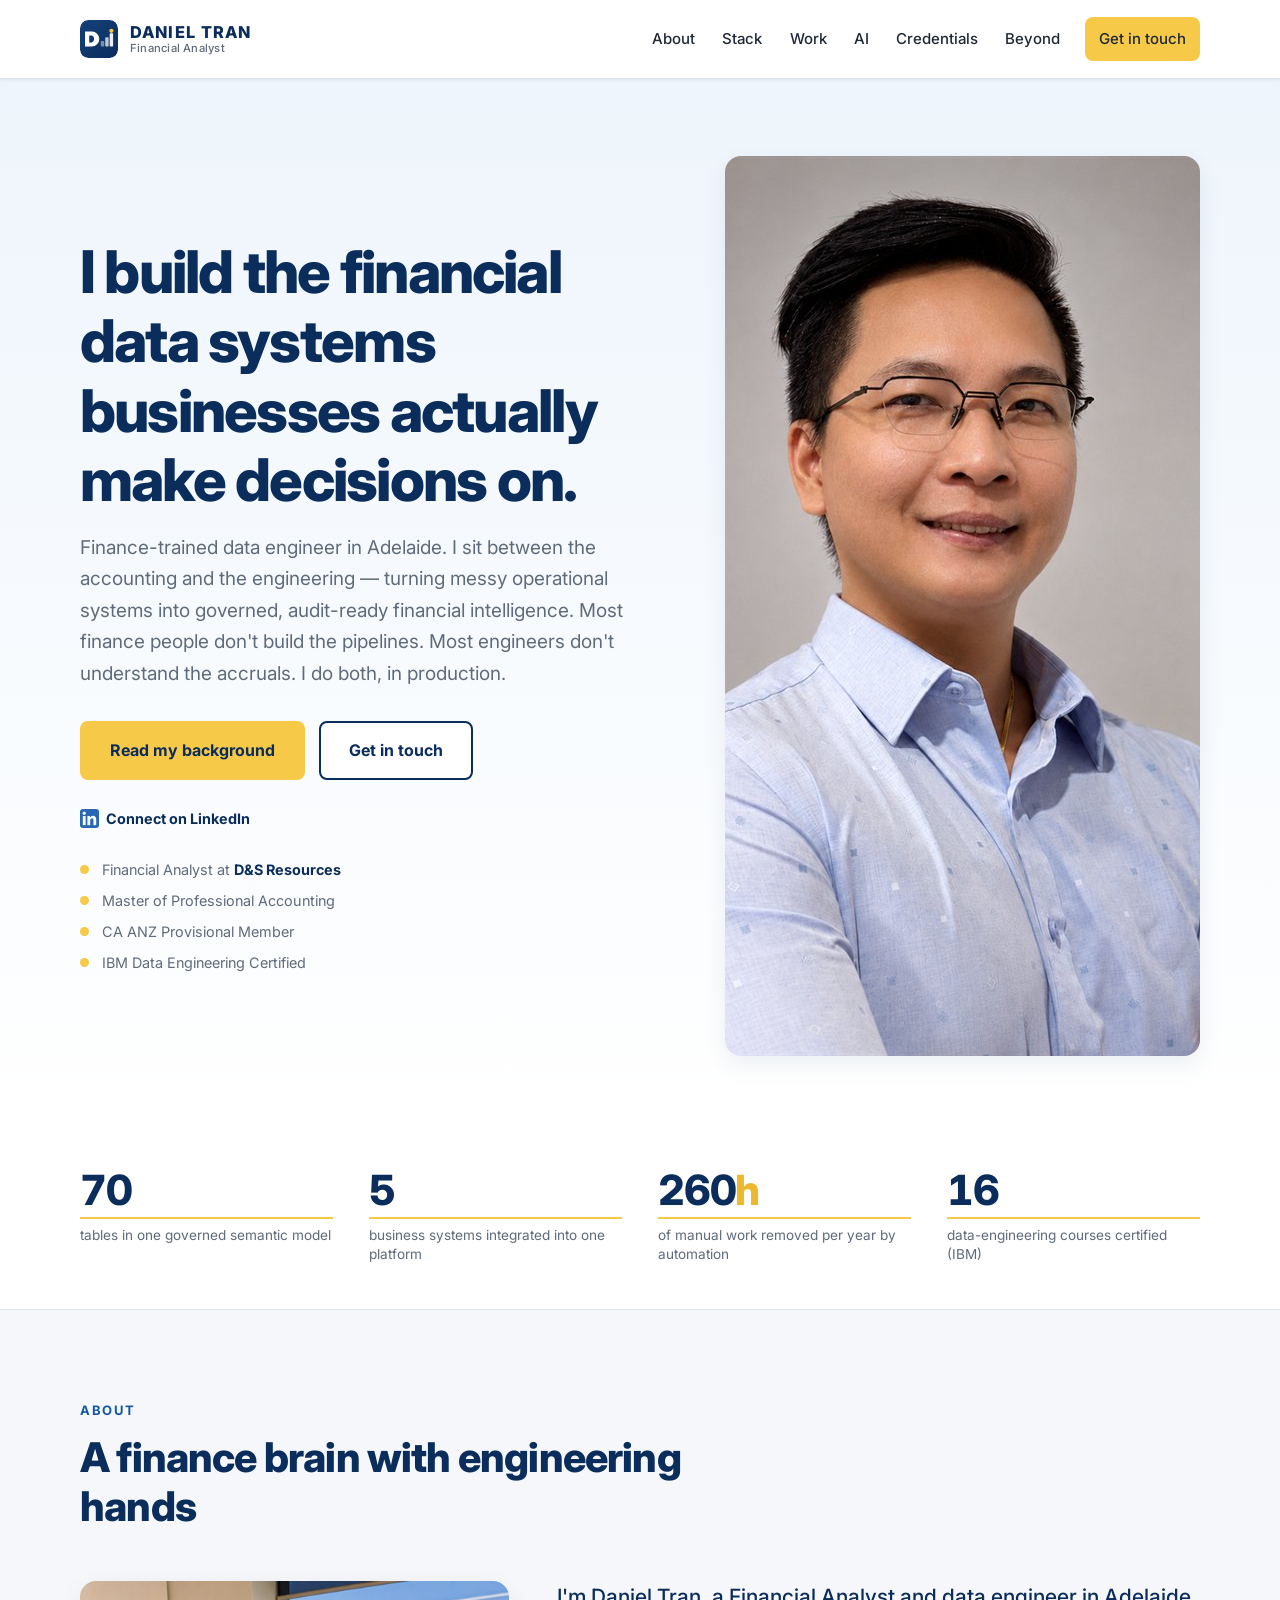
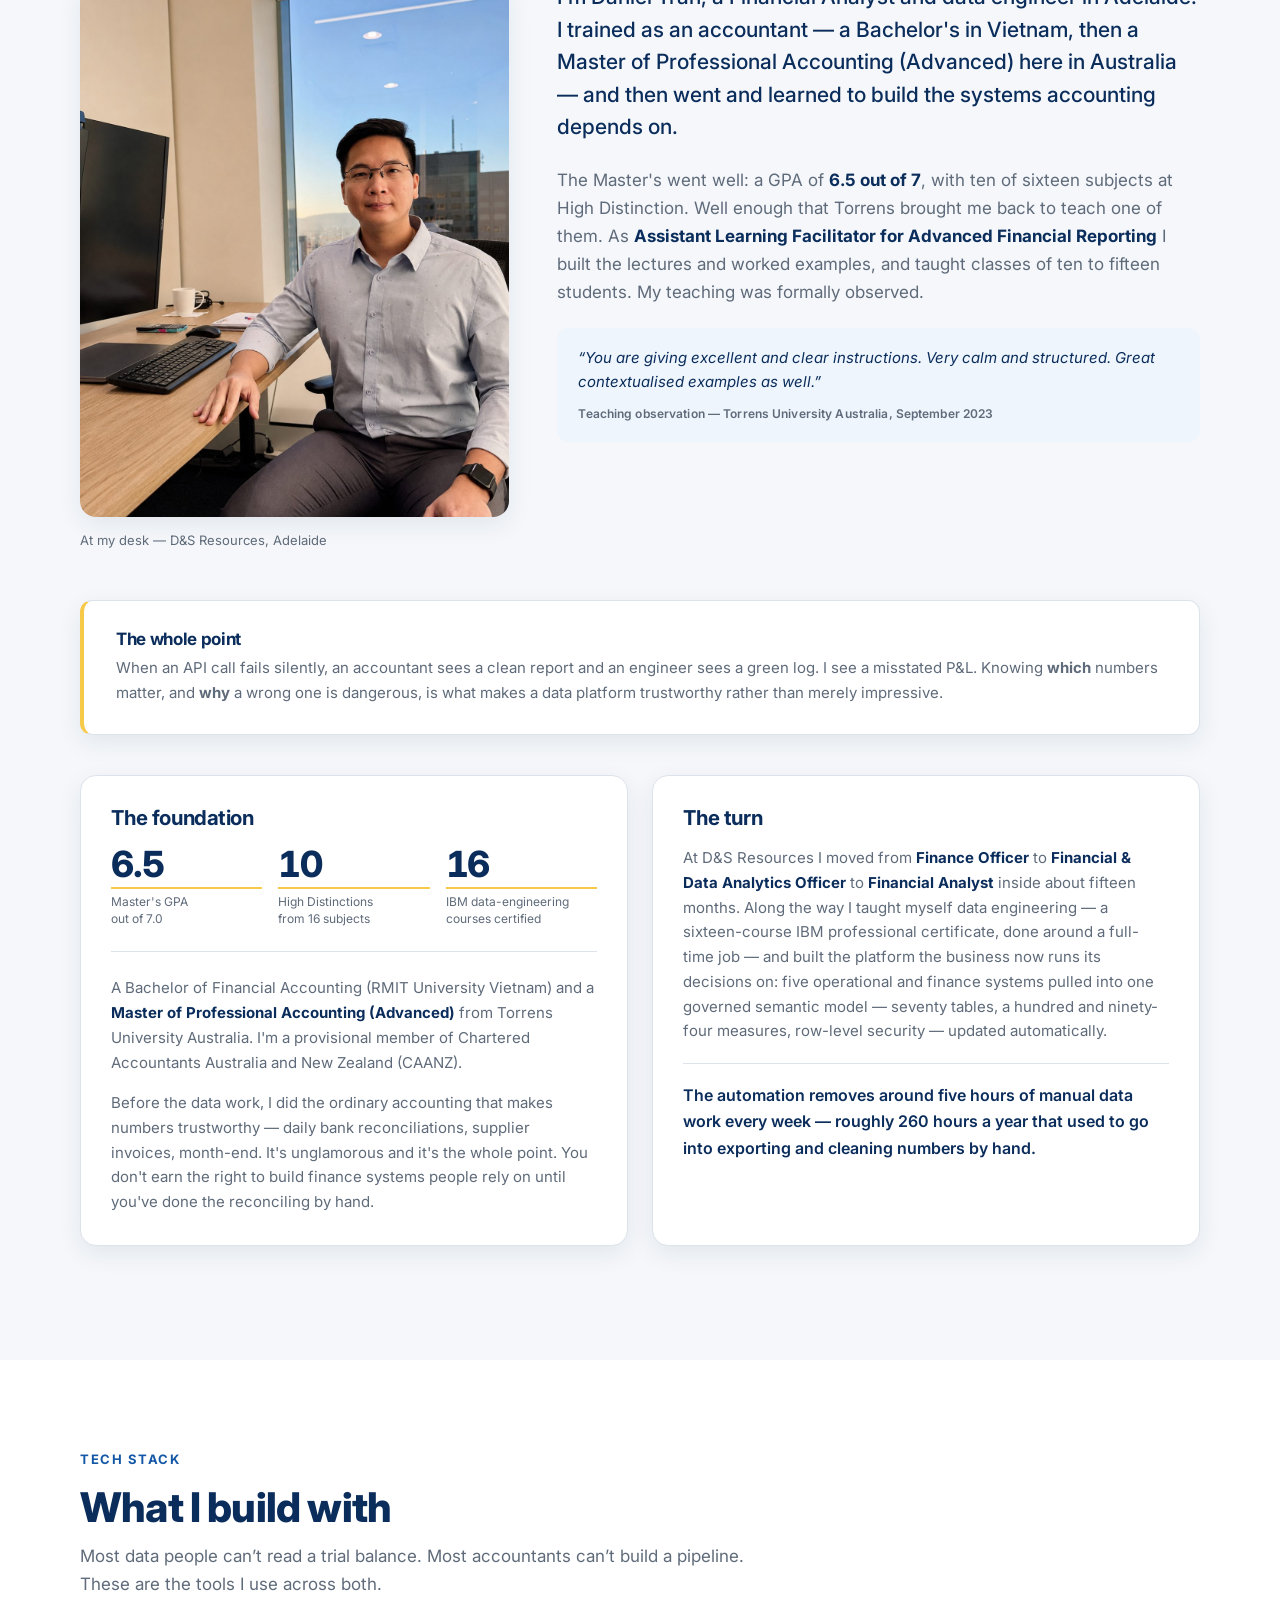
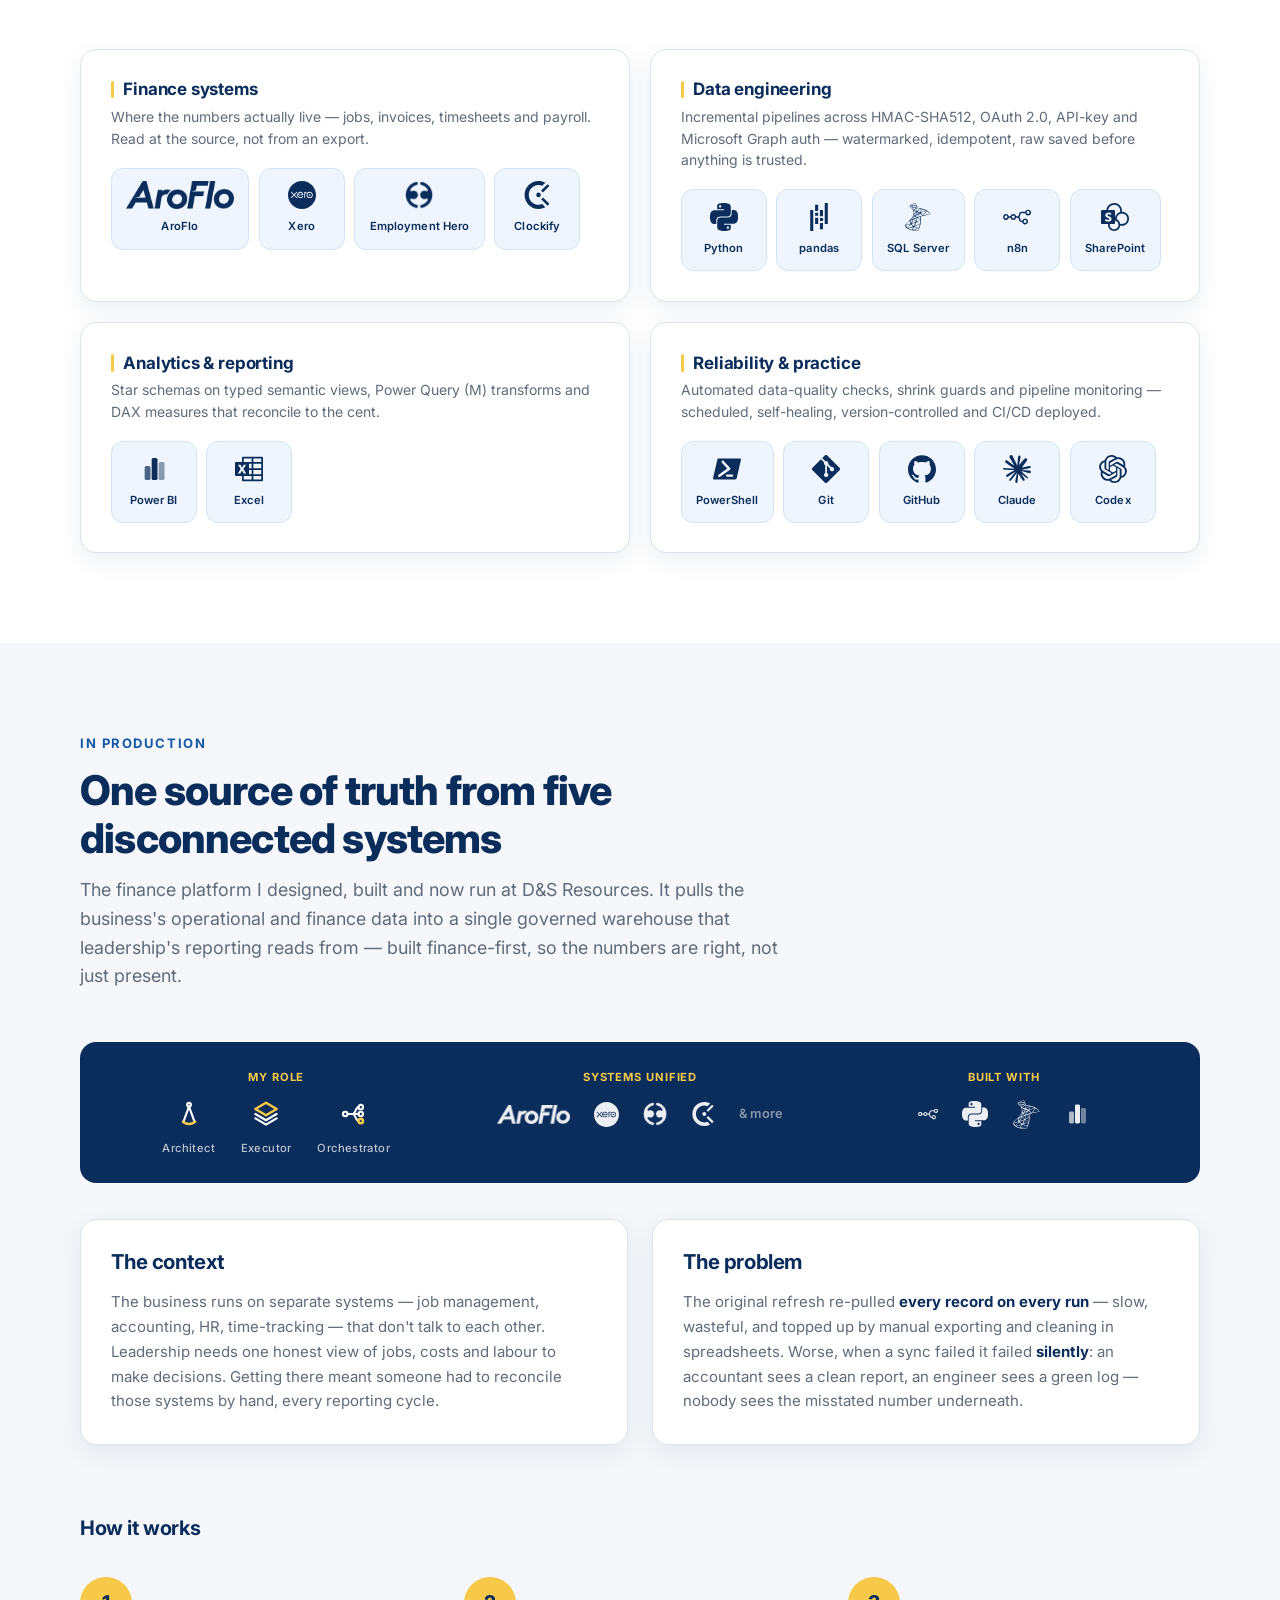
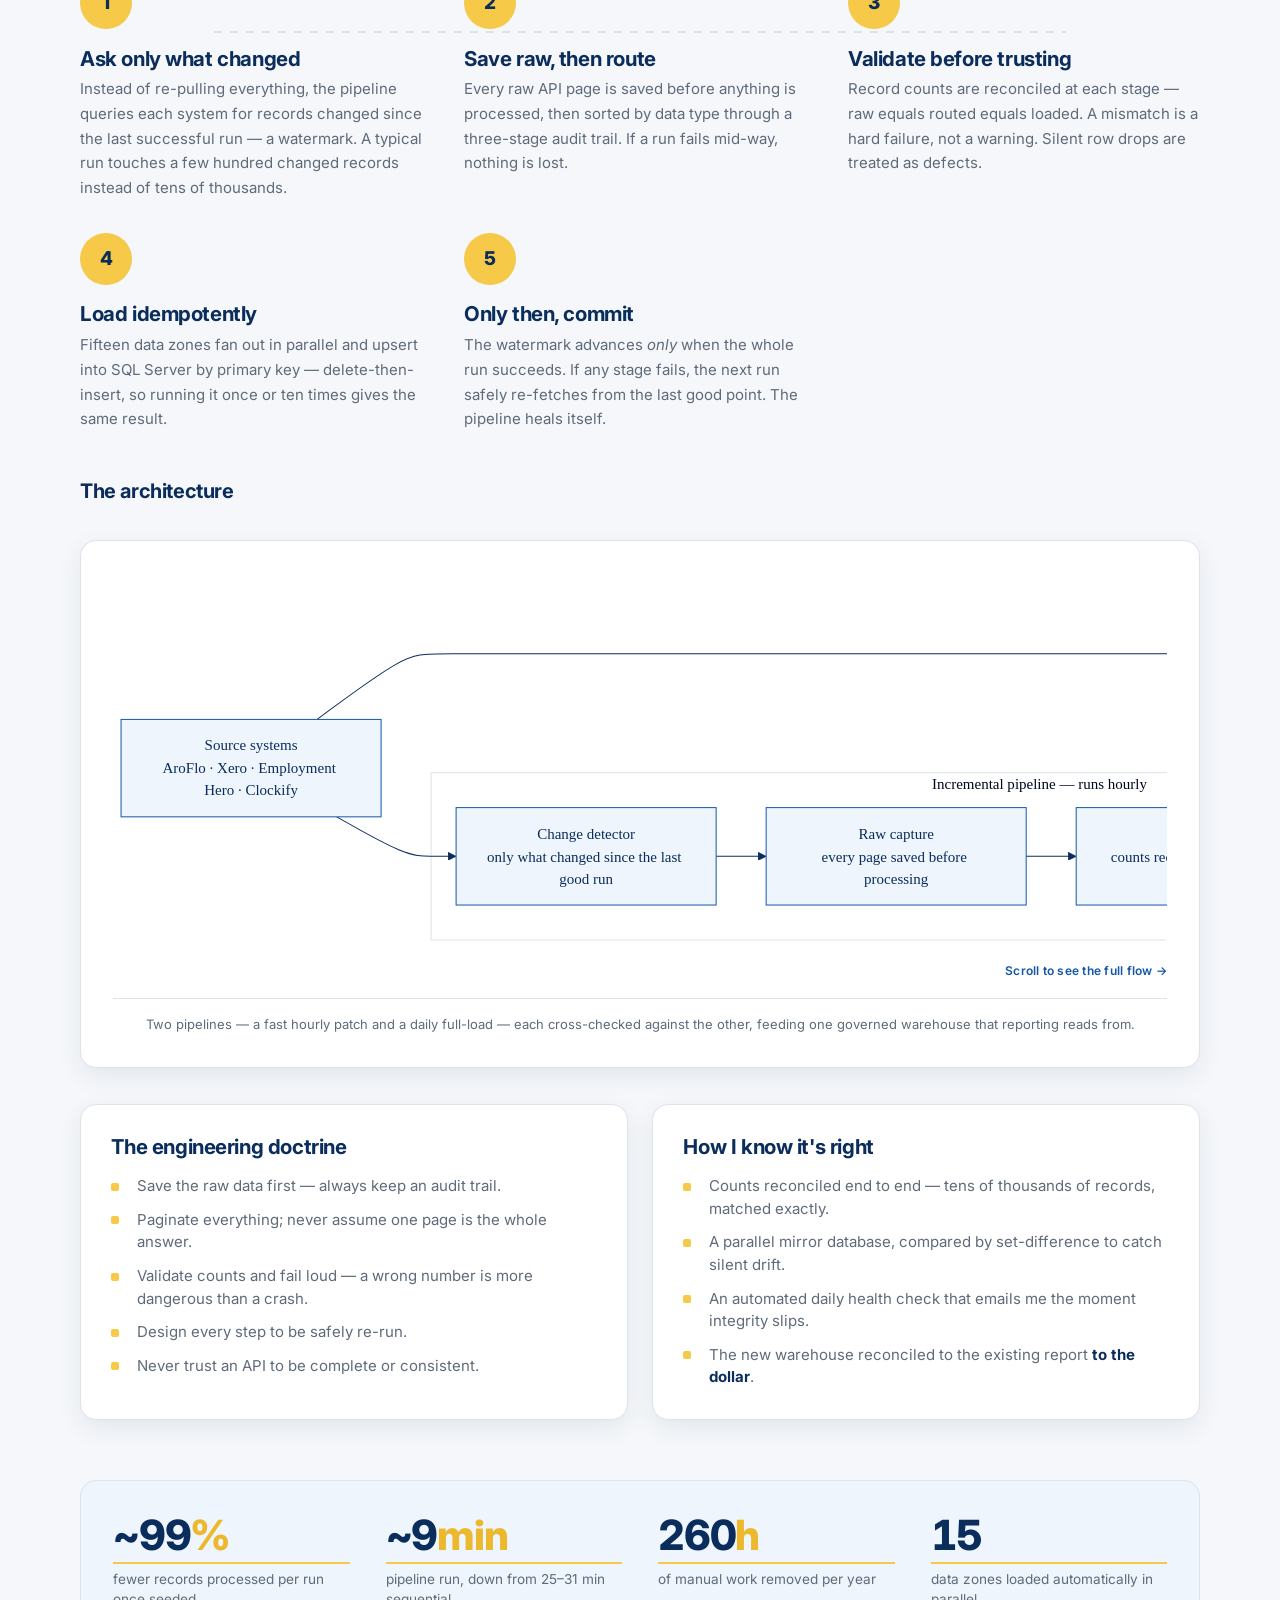
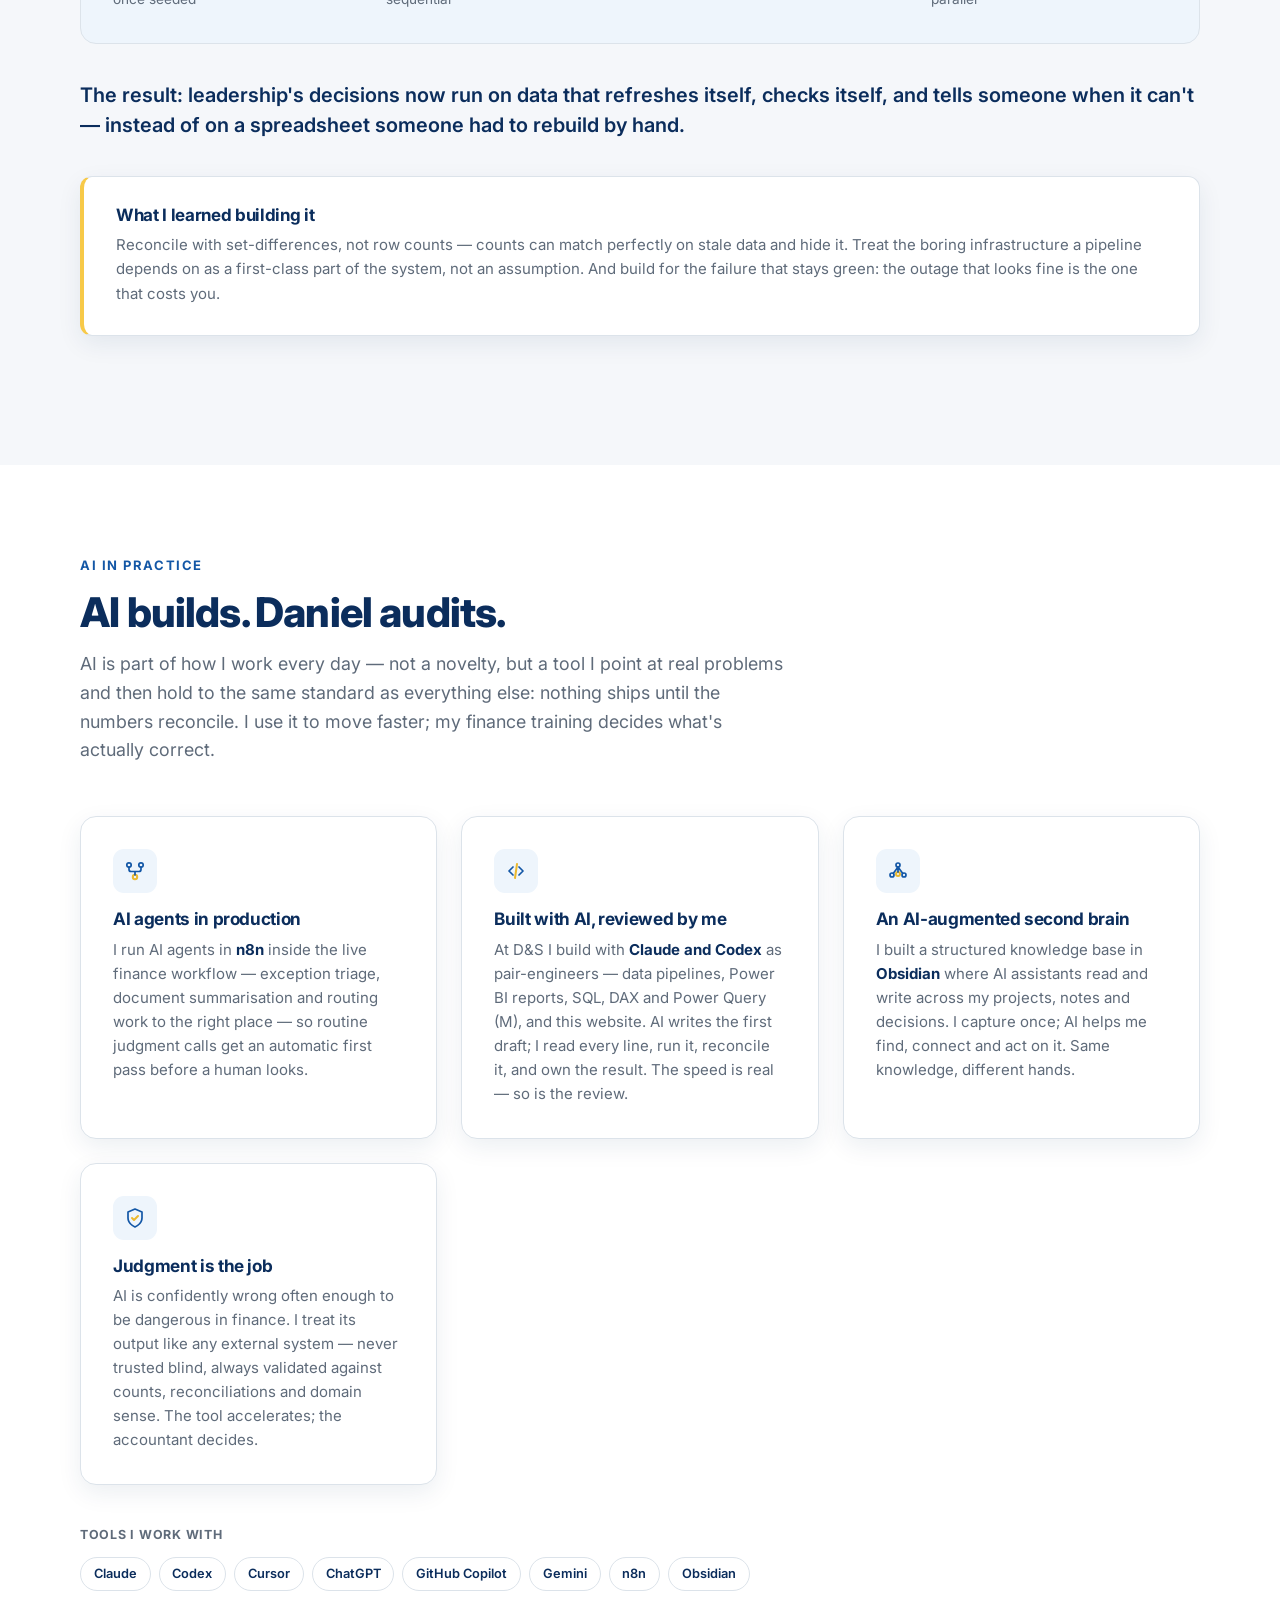
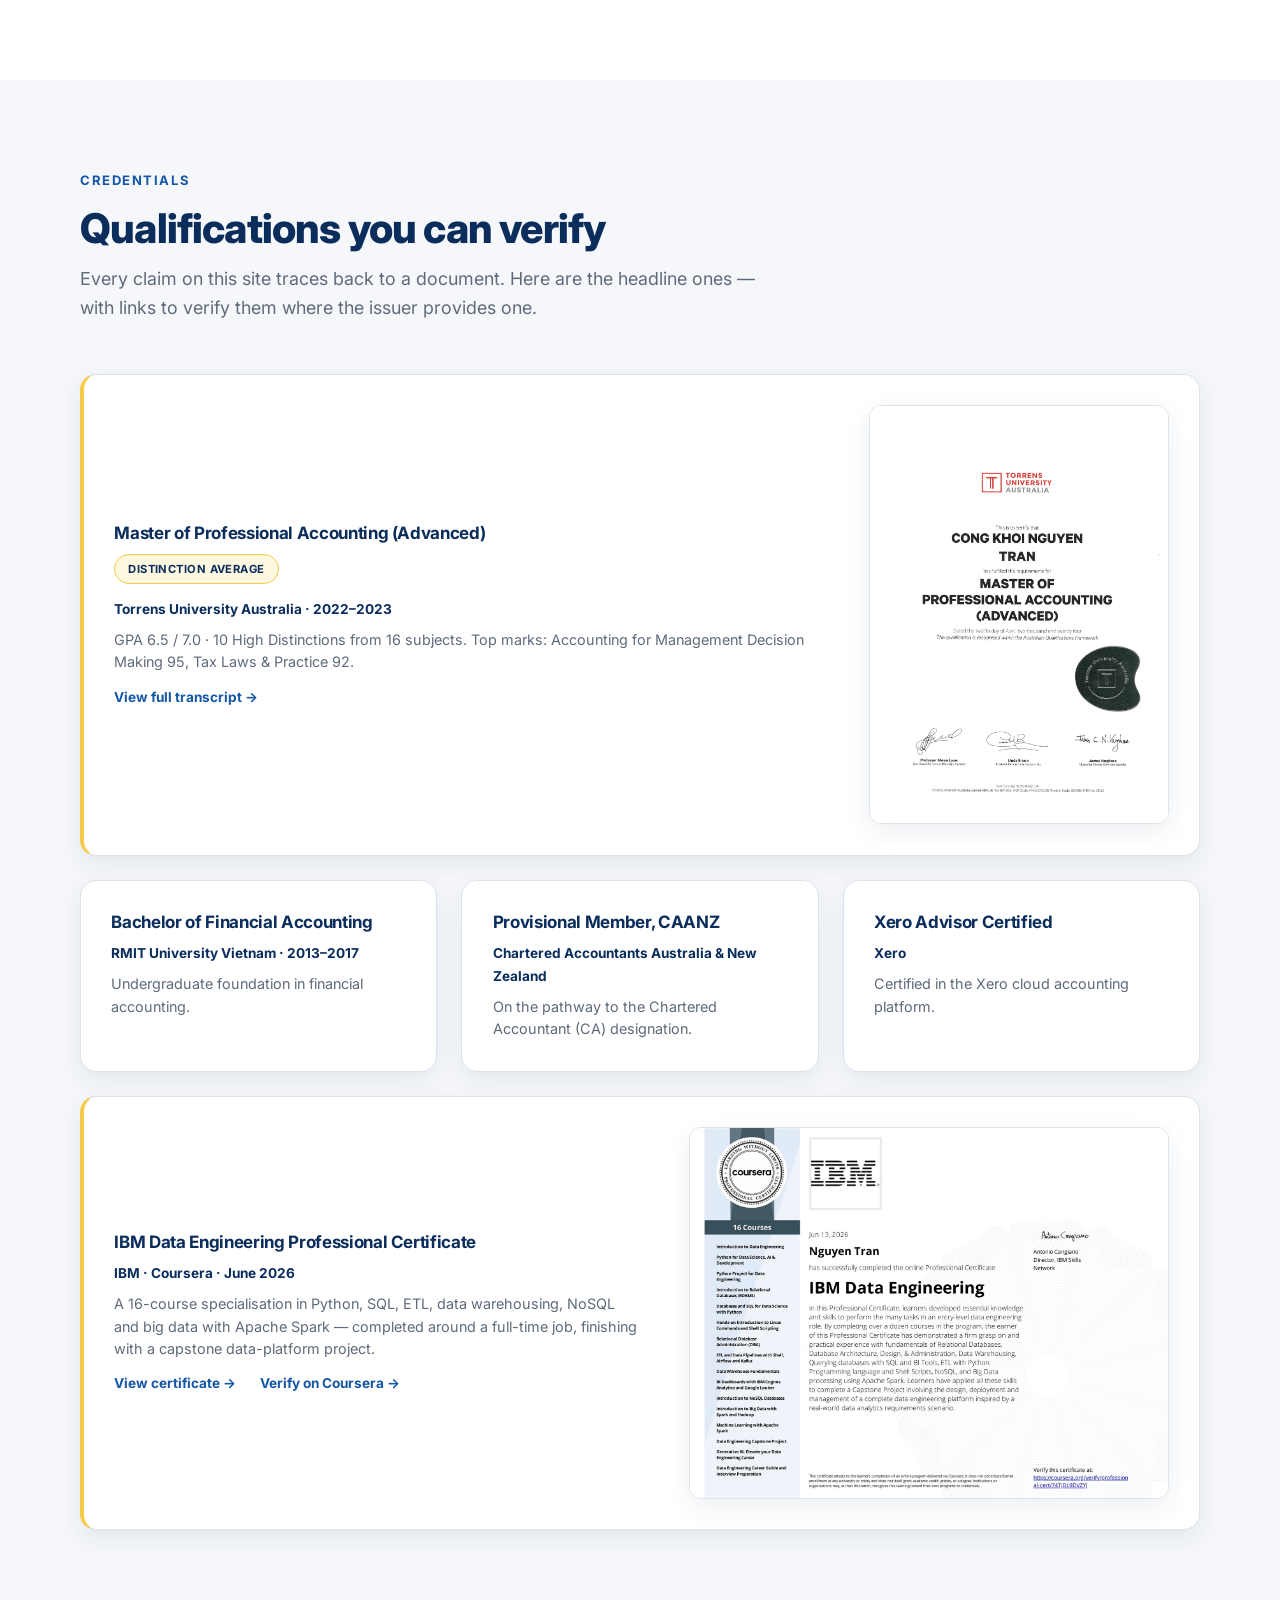
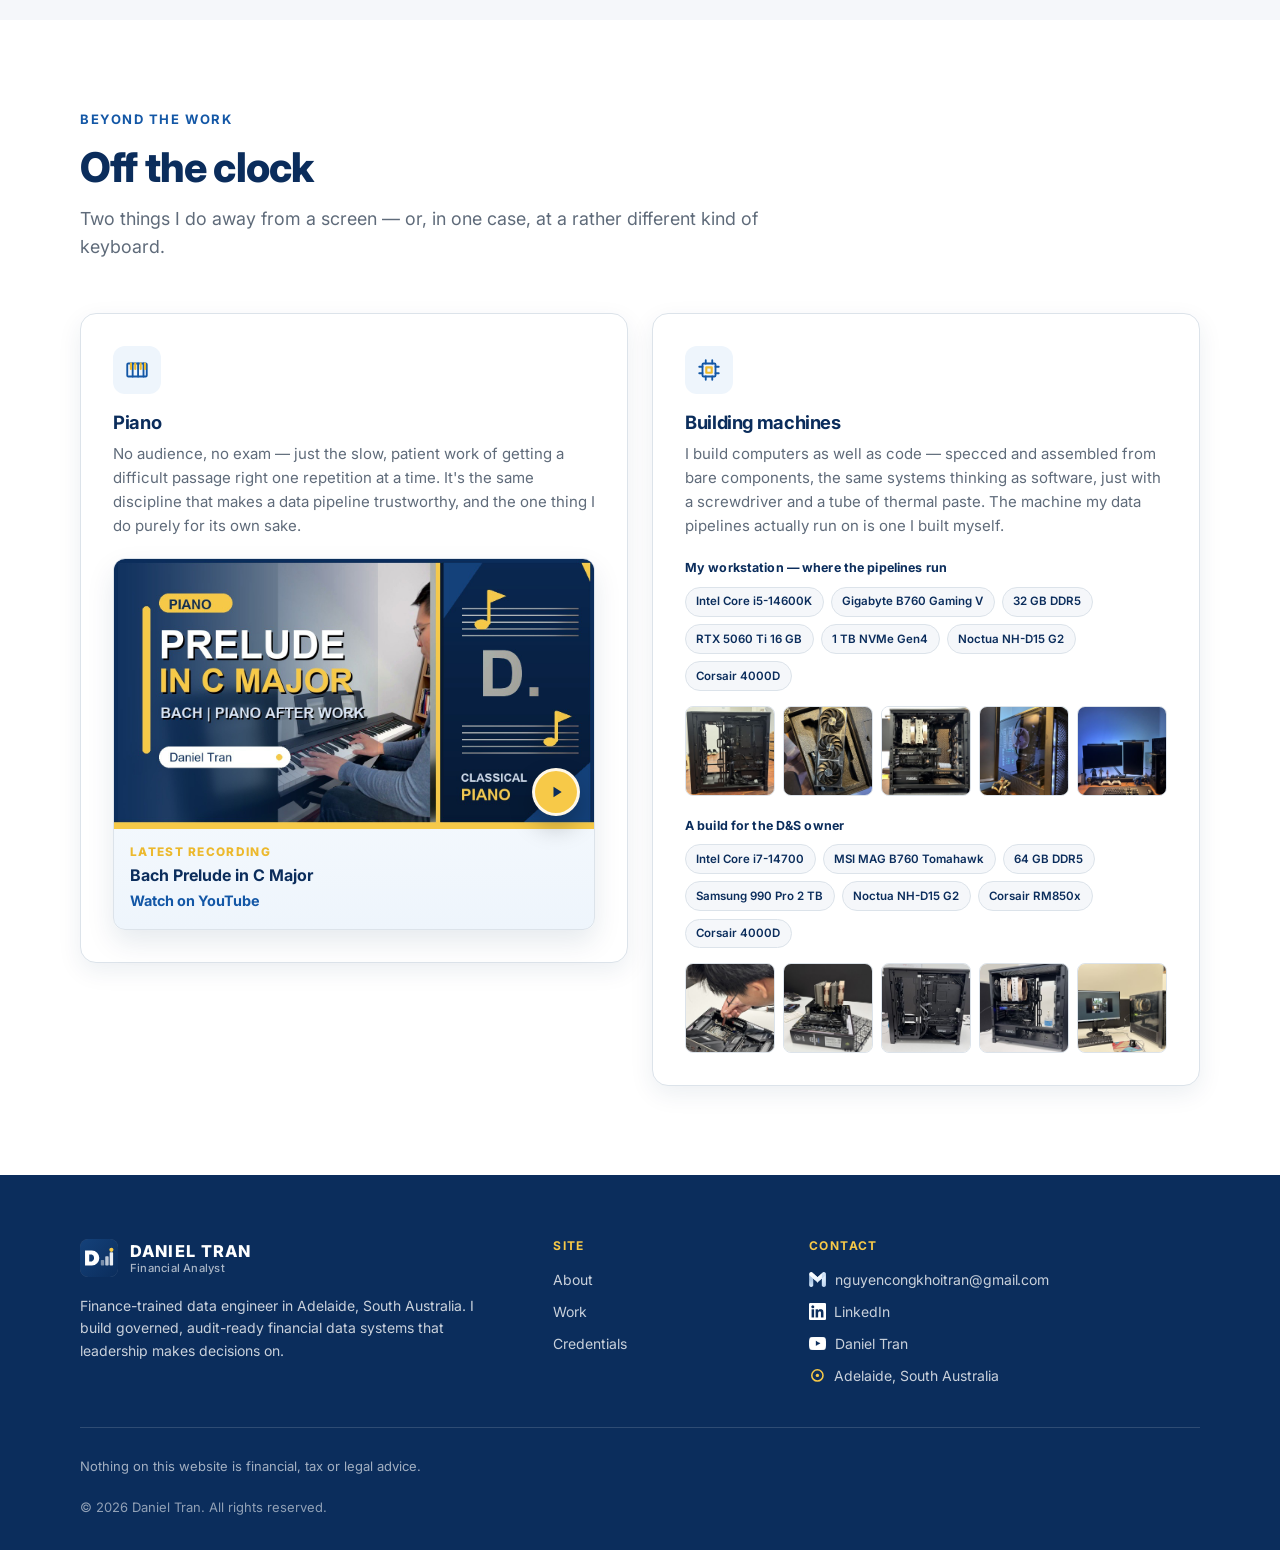
==== index.html @ 7237d00f "Case-study band: lighter, tracked role captions for hierarchy The Architect/Executor/Orchestrator la" ====
<!DOCTYPE html>
<html lang="en-AU">
<head>
  <meta charset="UTF-8" />
  <meta name="viewport" content="width=device-width, initial-scale=1.0" />
  <title>Daniel Tran — Financial Analyst</title>
  <meta name="description" content="Daniel Tran — Financial Analyst and data engineer in Adelaide, South Australia. Finance-trained, I build governed, audit-ready financial data systems that leadership makes decisions on." />
  <meta name="author" content="Daniel Tran" />

  <!-- ============================================================
       PORTFOLIO — danieltrandata.com
       Static site: this file + assets/css/portfolio.css
       + assets/js/portfolio.js. No build step, no framework.
       ============================================================ -->

  <meta property="og:type" content="website" />
  <meta property="og:title" content="Daniel Tran — Financial Analyst" />
  <meta property="og:description" content="Finance-trained data engineer. I turn messy operational systems into decision-grade financial intelligence." />
  <meta property="og:locale" content="en_AU" />
  <meta property="og:url" content="https://danieltrandata.com/" />
  <meta property="og:image" content="https://danieltrandata.com/assets/img/og-image.jpg?v=2" />
  <meta property="og:image:width" content="1200" />
  <meta property="og:image:height" content="630" />
  <meta property="og:image:alt" content="Daniel Tran — Financial Analyst · danieltrandata.com" />

  <!-- Twitter / X card -->
  <meta name="twitter:card" content="summary_large_image" />
  <meta name="twitter:title" content="Daniel Tran — Financial Analyst" />
  <meta name="twitter:description" content="Finance-trained data engineer. I turn messy operational systems into decision-grade financial intelligence." />
  <meta name="twitter:image" content="https://danieltrandata.com/assets/img/og-image.jpg?v=2" />

  <link rel="canonical" href="https://danieltrandata.com/" />

  <!-- Favicons — 'D + data-bars' mark (F1). ?v=4 busts Hostinger CDN cache -->
  <link rel="icon" href="/favicon.ico?v=4" sizes="32x32" />
  <link rel="icon" href="/favicon.svg?v=4" type="image/svg+xml" />
  <link rel="apple-touch-icon" href="/apple-touch-icon.png?v=4" />

  <link rel="preconnect" href="https://fonts.googleapis.com" />
  <link rel="preconnect" href="https://fonts.gstatic.com" crossorigin />
  <link href="https://fonts.googleapis.com/css2?family=Inter:wght@400;500;600;700;800&display=swap" rel="stylesheet" />
  <link rel="stylesheet" href="assets/css/portfolio.css?v=14" />

  <!-- Structured data: helps Google understand who this is -->
  <script type="application/ld+json">
  {
    "@context": "https://schema.org",
    "@type": "Person",
    "name": "Daniel Tran",
    "url": "https://danieltrandata.com",
    "jobTitle": "Financial Analyst",
    "description": "Finance-trained data engineer specialising in finance-grade data pipelines, automation and decision intelligence.",
    "address": { "@type": "PostalAddress", "addressRegion": "South Australia", "addressCountry": "AU" },
    "alumniOf": { "@type": "CollegeOrUniversity", "name": "Torrens University Australia" },
    "sameAs": [
      "https://www.linkedin.com/in/nguyen-daniel-tran-accounting/",
      "https://www.youtube.com/@DanielTranAustraliaSA"
    ]
  }
  </script>
</head>
<body>
  <a class="skip-link" href="#main">Skip to content</a>

  <!-- ============ HEADER ============ -->
  <header class="header" id="header">
    <div class="wrap header-inner">
      <a class="wordmark" href="#top" aria-label="Daniel Tran — home">
        <span class="wordmark-icon" aria-hidden="true">
          <svg viewBox="0 0 512 512"><defs><linearGradient id="wmH" x1="0" y1="0" x2="1" y2="1"><stop offset="0" stop-color="#14417a"/><stop offset="1" stop-color="#0b2d5c"/></linearGradient></defs><rect width="512" height="512" rx="112" fill="url(#wmH)"/><path fill="#ffffff" fill-rule="evenodd" d="M68 156 H160 A100 100 0 0 1 160 356 H68 Z M124 210 H160 A50 50 0 0 1 160 302 H124 Z"/><rect x="280" y="282" width="46" height="74" rx="10" fill="#ffffff" opacity=".45"/><rect x="340" y="234" width="46" height="122" rx="10" fill="#ffffff" opacity=".72"/><rect x="400" y="180" width="46" height="176" rx="10" fill="#ffffff" opacity=".92"/><circle cx="423" cy="146" r="28" fill="#f7c948"/></svg>
        </span>
        <span class="wordmark-text">
          <span class="wordmark-name">DANIEL TRAN</span>
          <span class="wordmark-sub">Financial Analyst</span>
        </span>
      </a>

      <nav class="nav" id="nav" aria-label="Primary">
        <ul>
          <li><a href="#about">About</a></li>
          <li><a href="#stack">Stack</a></li>
          <li><a href="#work">Work</a></li>
          <li><a href="#ai">AI</a></li>
          <li><a href="#credentials">Credentials</a></li>
          <li><a href="#beyond">Beyond</a></li>
          <li class="nav-cta-item"><a class="btn btn-yellow btn-sm" href="mailto:nguyencongkhoitran@gmail.com">Get in touch</a></li>
        </ul>
      </nav>

      <button class="burger" id="burger" type="button" aria-label="Open menu" aria-expanded="false" aria-controls="nav">
        <span></span><span></span><span></span>
      </button>
    </div>
  </header>

  <main id="main">
    <span id="top" tabindex="-1"></span>

    <!-- ============ HERO ============ -->
    <section class="hero">
      <div class="wrap hero-grid">
        <div class="hero-copy">
          <h1>I build the financial data systems businesses actually make decisions on.</h1>
          <p class="hero-sub">
            Finance-trained data engineer in Adelaide. I sit between the accounting and the
            engineering — turning messy operational systems into governed, audit-ready financial
            intelligence. Most finance people don't build the pipelines. Most engineers don't
            understand the accruals. I do both, in production.
          </p>

          <div class="hero-btns">
            <a class="btn btn-yellow" href="#about">Read my background</a>
            <a class="btn btn-outline" href="mailto:nguyencongkhoitran@gmail.com">Get in touch</a>
          </div>

          <!-- CV download hidden for now (kept, not deleted — re-enable when wanted):
          <a class="hero-cv" href="assets/docs/daniel-tran-cv.pdf" target="_blank" rel="noopener noreferrer">
            <svg viewBox="0 0 24 24" aria-hidden="true"><path d="M12 3v12M7 10l5 5 5-5M5 21h14"/></svg>
            Download CV (PDF)
          </a>
          -->
          <a class="hero-cv hero-linkedin" href="https://www.linkedin.com/in/nguyen-daniel-tran-accounting/" target="_blank" rel="noopener noreferrer">
            <img src="assets/img/linkedin.png" alt="" width="20" height="20" decoding="async" />
            Connect on LinkedIn
          </a>

          <ul class="hero-trust">
            <li>Financial Analyst at <a href="https://dnsresources.com.au/" target="_blank" rel="noopener"><strong>D&amp;S Resources</strong></a></li>
            <li>Master of Professional Accounting</li>
            <li>CA ANZ Provisional Member</li>
            <li>IBM Data Engineering Certified</li>
          </ul>
        </div>

        <div class="hero-photo">
          <img src="assets/img/daniel.jpg"
               alt="Daniel Tran, Financial Analyst and data engineer, Adelaide"
               width="900" height="900"
               fetchpriority="high" decoding="async" />
        </div>
      </div>
    </section>

    <!-- ============ STAT STRIP ============ -->
    <section class="pstat" aria-label="At a glance">
      <div class="wrap pstat-grid">
        <div class="pstat-item">
          <span class="pstat-num">70</span>
          <span class="pstat-lab">tables in one governed semantic model</span>
        </div>
        <div class="pstat-item">
          <span class="pstat-num">5</span>
          <span class="pstat-lab">business systems integrated into one platform</span>
        </div>
        <div class="pstat-item">
          <span class="pstat-num">260<span>h</span></span>
          <span class="pstat-lab">of manual work removed per year by automation</span>
        </div>
        <div class="pstat-item">
          <span class="pstat-num">16</span>
          <span class="pstat-lab">data-engineering courses certified (IBM)</span>
        </div>
      </div>
    </section>

    <!-- ============================================================
         ABOUT — the story, in three parts:
           1. about-lead: the narrative + the teaching observation quote
           2. about-note: the one-line thesis (the "moat")
           3. about-cols: the foundation, and the turn
         Every fact here is verifiable (transcript, LinkedIn, the
         observation record). No tuition/struggle framing by request.
         ============================================================ -->
    <section class="sec sec-tint" id="about">
      <div class="wrap">
        <header class="sec-head">
          <p class="kicker">About</p>
          <h2>A finance brain with engineering hands</h2>
        </header>

        <div class="about-lead">
          <figure class="about-photo">
            <img src="assets/img/daniel-dns.jpg"
                 alt="Daniel Tran at his desk at D&amp;S Resources, dual monitors and the Adelaide city skyline behind him"
                 width="1122" height="1402" loading="lazy" decoding="async" />
            <figcaption class="photo-cap">At my desk — D&amp;S Resources, Adelaide</figcaption>
          </figure>

          <div class="about-story">
            <p class="story-open">
              I'm Daniel Tran, a Financial Analyst and data engineer in Adelaide. I trained as an
              accountant — a Bachelor's in Vietnam, then a Master of Professional Accounting
              (Advanced) here in Australia — and then went and learned to build the systems
              accounting depends on.
            </p>
            <p>
              The Master's went well: a GPA of <strong>6.5 out of 7</strong>, with ten of sixteen
              subjects at High Distinction. Well enough that Torrens brought me back to teach one of
              them. As <strong>Assistant Learning Facilitator for Advanced Financial Reporting</strong>
              I built the lectures and worked examples, and taught classes of ten to fifteen students.
              My teaching was formally observed.
            </p>

            <blockquote class="pass-quote">
              <p>
                &ldquo;You are giving excellent and clear instructions. Very calm and structured.
                Great contextualised examples as well.&rdquo;
              </p>
              <cite>Teaching observation — Torrens University Australia, September 2023</cite>
            </blockquote>
          </div>
        </div>

        <div class="about-note">
          <h3>The whole point</h3>
          <p>
            When an API call fails silently, an accountant sees a clean report and an engineer sees a
            green log. I see a misstated P&amp;L. Knowing <strong>which</strong> numbers matter, and
            <strong>why</strong> a wrong one is dangerous, is what makes a data platform trustworthy
            rather than merely impressive.
          </p>
        </div>

        <div class="about-cols">
          <article class="about-block">
            <h3>The foundation</h3>

            <ul class="record">
              <li><span class="record-num">6.5</span><span class="record-lab">Master's GPA<br />out of 7.0</span></li>
              <li><span class="record-num">10</span><span class="record-lab">High Distinctions<br />from 16 subjects</span></li>
              <li><span class="record-num">16</span><span class="record-lab">IBM data-engineering<br />courses certified</span></li>
            </ul>

            <p>
              A Bachelor of Financial Accounting (RMIT University Vietnam) and a
              <strong>Master of Professional Accounting (Advanced)</strong> from Torrens University
              Australia. I'm a provisional member of Chartered Accountants Australia and New Zealand (CAANZ).
            </p>
            <p>
              Before the data work, I did the ordinary accounting that makes numbers trustworthy —
              daily bank reconciliations, supplier invoices, month-end. It's unglamorous and it's the
              whole point. You don't earn the right to build finance systems people rely on until
              you've done the reconciling by hand.
            </p>
          </article>

          <article class="about-block">
            <h3>The turn</h3>
            <p>
              At D&amp;S Resources I moved from <strong>Finance Officer</strong> to
              <strong>Financial &amp; Data Analytics Officer</strong> to
              <strong>Financial Analyst</strong> inside about fifteen months. Along the way I taught
              myself data engineering — a sixteen-course IBM professional certificate, done around a
              full-time job — and built the platform the business now runs its decisions on: five
              operational and finance systems pulled into one governed semantic model — seventy
              tables, a hundred and ninety-four measures, row-level security — updated
              automatically.
            </p>
            <p class="about-punch">
              The automation removes around five hours of manual data work every week — roughly
              260 hours a year that used to go into exporting and cleaning numbers by hand.
            </p>
          </article>
        </div>
      </div>
    </section>

    <!-- ============================================================
         TECH STACK — grouped by capability, not dumped in a pile.
         Icons are monochrome navy on purpose: one system, one palette.
         Capabilities with no product logo (Power Query, DAX, Graph,
         auth schemes) live in the group captions instead.
         ============================================================ -->
    <section class="sec" id="stack">
      <div class="wrap">
        <header class="sec-head">
          <p class="kicker">Tech stack</p>
          <h2>What I build with</h2>
          <p class="sec-sub">
            Most data people can&rsquo;t read a trial balance. Most accountants can&rsquo;t build a
            pipeline. These are the tools I use across both.
          </p>
        </header>

        <div class="stack-grid">
          <div class="card stack-card">
            <h3>Finance systems</h3>
            <p class="stack-note">
              Where the numbers actually live &mdash; jobs, invoices, timesheets and payroll.
              Read at the source, not from an export.
            </p>
            <ul class="chips" role="list">
              <li class="chip"><img src="assets/img/stack/aroflo.png" alt="" height="28" loading="lazy" decoding="async" /><span>AroFlo</span></li>
              <li class="chip"><img src="assets/img/stack/xero.svg" alt="" height="28" loading="lazy" decoding="async" /><span>Xero</span></li>
              <li class="chip"><img src="assets/img/stack/employment-hero.png" alt="" height="28" loading="lazy" decoding="async" /><span>Employment Hero</span></li>
              <li class="chip"><img src="assets/img/stack/clockify.svg" alt="" height="28" loading="lazy" decoding="async" /><span>Clockify</span></li>
            </ul>
          </div>

          <div class="card stack-card">
            <h3>Data engineering</h3>
            <p class="stack-note">
              Incremental pipelines across HMAC-SHA512, OAuth&nbsp;2.0, API-key and Microsoft Graph
              auth &mdash; watermarked, idempotent, raw saved before anything is trusted.
            </p>
            <ul class="chips" role="list">
              <li class="chip"><img src="assets/img/stack/python.svg" alt="" height="28" loading="lazy" decoding="async" /><span>Python</span></li>
              <li class="chip"><img src="assets/img/stack/pandas.svg" alt="" height="28" loading="lazy" decoding="async" /><span>pandas</span></li>
              <li class="chip"><img src="assets/img/stack/sql-server.svg" alt="" height="28" loading="lazy" decoding="async" /><span>SQL Server</span></li>
              <li class="chip"><img src="assets/img/stack/n8n.svg" alt="" height="28" loading="lazy" decoding="async" /><span>n8n</span></li>
              <li class="chip"><img src="assets/img/stack/sharepoint.svg" alt="" height="28" loading="lazy" decoding="async" /><span>SharePoint</span></li>
            </ul>
          </div>

          <div class="card stack-card">
            <h3>Analytics &amp; reporting</h3>
            <p class="stack-note">
              Star schemas on typed semantic views, Power&nbsp;Query&nbsp;(M) transforms and DAX
              measures that reconcile to the cent.
            </p>
            <ul class="chips" role="list">
              <li class="chip"><img src="assets/img/stack/power-bi.svg" alt="" height="28" loading="lazy" decoding="async" /><span>Power BI</span></li>
              <li class="chip"><img src="assets/img/stack/excel.svg" alt="" height="28" loading="lazy" decoding="async" /><span>Excel</span></li>
            </ul>
          </div>

          <div class="card stack-card">
            <h3>Reliability &amp; practice</h3>
            <p class="stack-note">
              Automated data-quality checks, shrink guards and pipeline monitoring &mdash;
              scheduled, self-healing, version-controlled and CI/CD deployed.
            </p>
            <ul class="chips" role="list">
              <li class="chip"><img src="assets/img/stack/powershell.svg" alt="" height="28" loading="lazy" decoding="async" /><span>PowerShell</span></li>
              <li class="chip"><img src="assets/img/stack/git.svg" alt="" height="28" loading="lazy" decoding="async" /><span>Git</span></li>
              <li class="chip"><img src="assets/img/stack/github.svg" alt="" height="28" loading="lazy" decoding="async" /><span>GitHub</span></li>
              <li class="chip"><img src="assets/img/stack/claude.svg" alt="" height="28" loading="lazy" decoding="async" /><span>Claude</span></li>
              <li class="chip"><img src="assets/img/stack/openai.svg" alt="" height="28" loading="lazy" decoding="async" /><span>Codex</span></li>
            </ul>
          </div>
        </div>
      </div>
    </section>

    <!-- ============================================================
         WORK — Case study 1: the AroFlo finance data platform.
         All client names, dollar figures and infrastructure detail
         are deliberately withheld. Every claim here is real and
         verifiable from the project's own build logs.
         ============================================================ -->
    <section class="sec sec-tint" id="work">
      <div class="wrap">
        <header class="sec-head">
          <p class="kicker">In production</p>
          <h2>One source of truth from five disconnected systems</h2>
          <p class="sec-lead">
            The finance platform I designed, built and now run at D&amp;S Resources. It pulls the
            business's operational and finance data into a single governed warehouse that leadership's
            reporting reads from — built finance-first, so the numbers are right, not just present.
          </p>
        </header>

        <div class="case">
          <!-- meta strip: role / stack / systems -->
          <div class="case-meta">
            <div>
              <span class="case-meta-lab">My role</span>
              <div class="cm-roles">
                <span class="cm-role">
                  <svg class="cm-role-ic" viewBox="0 0 24 24" aria-hidden="true"><circle cx="12" cy="4.6" r="1.5"/><path d="M12 6.1 L7.4 18.6"/><path d="M12 6.1 L16.6 18.6"/><path class="acc" d="M7.1 18.2 Q12 21.8 16.9 18.2"/></svg>
                  <span>Architect</span>
                </span>
                <span class="cm-role">
                  <svg class="cm-role-ic" viewBox="0 0 24 24" aria-hidden="true"><path class="acc" d="M12 3 L20.5 8 L12 13 L3.5 8 Z"/><path d="M3.5 12 L12 17 L20.5 12"/><path d="M3.5 15.5 L12 20.5 L20.5 15.5"/></svg>
                  <span>Executor</span>
                </span>
                <span class="cm-role">
                  <svg class="cm-role-ic" viewBox="0 0 24 24" aria-hidden="true"><circle cx="5" cy="12" r="1.8"/><path d="M6.8 12 H11"/><path d="M11 12 H15.6"/><path d="M11 12 C 13 12, 13.5 6.5, 15.6 6.5"/><path d="M11 12 C 13 12, 13.5 17.5, 15.6 17.5"/><circle cx="17.4" cy="6.5" r="1.8"/><circle cx="17.4" cy="12" r="1.8"/><circle class="acc" cx="17.4" cy="17.5" r="1.8"/></svg>
                  <span>Orchestrator</span>
                </span>
              </div>
            </div>
            <div>
              <span class="case-meta-lab">Systems unified</span>
              <div class="cm-logos">
                <img class="cm-logo" src="assets/img/stack/aroflo.png" alt="AroFlo" height="19" loading="lazy" decoding="async" />
                <img class="cm-logo" src="assets/img/stack/xero.svg" alt="Xero" height="25" loading="lazy" decoding="async" />
                <img class="cm-logo" src="assets/img/stack/employment-hero.png" alt="Employment Hero" height="24" loading="lazy" decoding="async" />
                <img class="cm-logo" src="assets/img/stack/clockify.svg" alt="Clockify" height="24" loading="lazy" decoding="async" />
                <span class="cm-more">&amp; more</span>
              </div>
            </div>
            <div>
              <span class="case-meta-lab">Built with</span>
              <div class="cm-logos">
                <img class="cm-logo" src="assets/img/stack/n8n.svg" alt="n8n" height="20" loading="lazy" decoding="async" />
                <img class="cm-logo" src="assets/img/stack/python.svg" alt="Python" height="26" loading="lazy" decoding="async" />
                <img class="cm-logo" src="assets/img/stack/sql-server.svg" alt="SQL Server" height="29" loading="lazy" decoding="async" />
                <img class="cm-logo" src="assets/img/stack/power-bi.svg" alt="Power BI" height="24" loading="lazy" decoding="async" />
              </div>
            </div>
          </div>

          <!-- Context + Problem -->
          <div class="about-cols">
            <article class="about-block">
              <h3>The context</h3>
              <p>
                The business runs on separate systems — job management, accounting, HR, time-tracking —
                that don't talk to each other. Leadership needs one honest view of jobs, costs and
                labour to make decisions. Getting there meant someone had to reconcile those systems by
                hand, every reporting cycle.
              </p>
            </article>
            <article class="about-block">
              <h3>The problem</h3>
              <p>
                The original refresh re-pulled <strong>every record on every run</strong> — slow,
                wasteful, and topped up by manual exporting and cleaning in spreadsheets. Worse, when a
                sync failed it failed <strong>silently</strong>: an accountant sees a clean report, an
                engineer sees a green log — nobody sees the misstated number underneath.
              </p>
            </article>
          </div>

          <!-- The build: pipeline as steps -->
          <h3 class="case-sub">How it works</h3>
          <div class="steps">
            <article class="step">
              <span class="step-num">1</span>
              <h3>Ask only what changed</h3>
              <p>
                Instead of re-pulling everything, the pipeline queries each system for records changed
                since the last successful run — a watermark. A typical run touches a few hundred
                changed records instead of tens of thousands.
              </p>
            </article>
            <article class="step">
              <span class="step-num">2</span>
              <h3>Save raw, then route</h3>
              <p>
                Every raw API page is saved before anything is processed, then sorted by data type
                through a three-stage audit trail. If a run fails mid-way, nothing is lost.
              </p>
            </article>
            <article class="step">
              <span class="step-num">3</span>
              <h3>Validate before trusting</h3>
              <p>
                Record counts are reconciled at each stage — raw equals routed equals loaded. A
                mismatch is a hard failure, not a warning. Silent row drops are treated as defects.
              </p>
            </article>
            <article class="step">
              <span class="step-num">4</span>
              <h3>Load idempotently</h3>
              <p>
                Fifteen data zones fan out in parallel and upsert into SQL Server by primary key —
                delete-then-insert, so running it once or ten times gives the same result.
              </p>
            </article>
            <article class="step">
              <span class="step-num">5</span>
              <h3>Only then, commit</h3>
              <p>
                The watermark advances <em>only</em> when the whole run succeeds. If any stage fails,
                the next run safely re-fetches from the last good point. The pipeline heals itself.
              </p>
            </article>
          </div>

          <!-- Architecture diagram — pre-rendered SVG (source: assets/img/architecture.mmd,
               regenerate with mermaid-cli). Sanitised: role-level labels only, no script
               names / paths / server names. Static SVG = zero runtime dependency. -->
          <h3 class="case-sub">The architecture</h3>
          <figure class="case-diagram case-diagram--scroll">
            <div class="case-diagram-frame">
              <img src="assets/img/architecture.svg"
                   alt="Architecture diagram: source systems feed an hourly incremental pipeline (change detector, raw capture, validator, idempotent loader) and a daily full-load pipeline; both are cross-checked by an automated health check into one governed SQL warehouse that Power BI reads."
                   width="2267" height="375" loading="lazy" decoding="async" />
            </div>
            <p class="case-diagram-hint" aria-hidden="true">Scroll to see the full flow &rarr;</p>
            <figcaption>
              Two pipelines — a fast hourly patch and a daily full-load — each cross-checked against
              the other, feeding one governed warehouse that reporting reads from.
            </figcaption>
          </figure>

          <!-- Doctrine + Validation -->
          <div class="about-cols case-cols-2">
            <article class="about-block">
              <h3>The engineering doctrine</h3>
              <ul class="doctrine">
                <li>Save the raw data first — always keep an audit trail.</li>
                <li>Paginate everything; never assume one page is the whole answer.</li>
                <li>Validate counts and fail loud — a wrong number is more dangerous than a crash.</li>
                <li>Design every step to be safely re-run.</li>
                <li>Never trust an API to be complete or consistent.</li>
              </ul>
            </article>
            <article class="about-block">
              <h3>How I know it's right</h3>
              <ul class="doctrine">
                <li>Counts reconciled end to end — tens of thousands of records, matched exactly.</li>
                <li>A parallel mirror database, compared by set-difference to catch silent drift.</li>
                <li>An automated daily health check that emails me the moment integrity slips.</li>
                <li>The new warehouse reconciled to the existing report <strong>to the dollar</strong>.</li>
              </ul>
            </article>
          </div>

          <!-- Impact -->
          <div class="pstat case-impact" aria-label="Impact">
            <div class="wrap pstat-grid">
              <div class="pstat-item">
                <span class="pstat-num">~99<span>%</span></span>
                <span class="pstat-lab">fewer records processed per run once seeded</span>
              </div>
              <div class="pstat-item">
                <span class="pstat-num">~9<span>min</span></span>
                <span class="pstat-lab">pipeline run, down from 25–31 min sequential</span>
              </div>
              <div class="pstat-item">
                <span class="pstat-num">260<span>h</span></span>
                <span class="pstat-lab">of manual work removed per year</span>
              </div>
              <div class="pstat-item">
                <span class="pstat-num">15</span>
                <span class="pstat-lab">data zones loaded automatically in parallel</span>
              </div>
            </div>
          </div>

          <p class="case-punch">
            The result: leadership's decisions now run on data that refreshes itself, checks itself,
            and tells someone when it can't — instead of on a spreadsheet someone had to rebuild by hand.
          </p>

          <!-- What I'd do differently -->
          <div class="about-note">
            <h3>What I learned building it</h3>
            <p>
              Reconcile with set-differences, not row counts — counts can match perfectly on stale
              data and hide it. Treat the boring infrastructure a pipeline depends on as a first-class
              part of the system, not an assumption. And build for the failure that stays green: the
              outage that looks fine is the one that costs you.
            </p>
          </div>
        </div>
      </div>
    </section>

    <!-- ============================================================
         AI IN PRACTICE — applied + validated framing. All four flows
         are in production; AI-assisted building stated plainly.
         ============================================================ -->
    <section class="sec" id="ai">
      <div class="wrap">
        <header class="sec-head">
          <p class="kicker">AI in practice</p>
          <h2>AI builds. Daniel audits.</h2>
          <p class="sec-lead">
            AI is part of how I work every day — not a novelty, but a tool I point at real problems and
            then hold to the same standard as everything else: nothing ships until the numbers
            reconcile. I use it to move faster; my finance training decides what's actually correct.
          </p>
        </header>

        <div class="ai-grid">
          <article class="ai-card">
            <span class="ai-icon" aria-hidden="true">
              <svg viewBox="0 0 24 24"><circle cx="6" cy="6" r="2.2"/><circle cx="18" cy="6" r="2.2"/><circle class="acc" cx="12" cy="18" r="2.2"/><path d="M6 8.2v2.3a2 2 0 0 0 2 2h8a2 2 0 0 0 2-2V8.2M12 12.5v3.3"/></svg>
            </span>
            <h3>AI agents in production</h3>
            <p>
              I run AI agents in <strong>n8n</strong> inside the live finance workflow —
              exception triage, document summarisation and routing work to the right place — so routine
              judgment calls get an automatic first pass before a human looks.
            </p>
          </article>

          <article class="ai-card">
            <span class="ai-icon" aria-hidden="true">
              <svg viewBox="0 0 24 24"><path d="M9 8l-4 4 4 4M15 8l4 4-4 4"/><path class="acc" d="M13 5l-2 14"/></svg>
            </span>
            <h3>Built with AI, reviewed by me</h3>
            <p>
              At D&amp;S I build with <strong>Claude and Codex</strong> as pair-engineers — data
              pipelines, Power BI reports, SQL, DAX and Power Query (M), and this website. AI writes the
              first draft; I read every line, run it, reconcile it, and own the result. The speed is
              real — so is the review.
            </p>
          </article>

          <article class="ai-card">
            <span class="ai-icon" aria-hidden="true">
              <svg viewBox="0 0 24 24"><circle cx="12" cy="6" r="2"/><circle cx="6" cy="16" r="2"/><circle cx="18" cy="16" r="2"/><circle class="acc" cx="12" cy="15" r="2"/><path d="M12 8v5M12 8L7.2 14.4M12 8l4.8 6.4"/></svg>
            </span>
            <h3>An AI-augmented second brain</h3>
            <p>
              I built a structured knowledge base in <strong>Obsidian</strong> where AI assistants read
              and write across my projects, notes and decisions. I capture once; AI helps me find,
              connect and act on it. Same knowledge, different hands.
            </p>
          </article>

          <article class="ai-card">
            <span class="ai-icon" aria-hidden="true">
              <svg viewBox="0 0 24 24"><path d="M12 3l7 3v6c0 4-3 7-7 9-4-2-7-5-7-9V6z"/><path class="acc" d="M9 12l2 2 4-4"/></svg>
            </span>
            <h3>Judgment is the job</h3>
            <p>
              AI is confidently wrong often enough to be dangerous in finance. I treat its output like
              any external system — never trusted blind, always validated against counts, reconciliations
              and domain sense. The tool accelerates; the accountant decides.
            </p>
          </article>
        </div>

        <p class="ai-tools-lab">Tools I work with</p>
        <ul class="ai-tools">
          <li>Claude</li>
          <li>Codex</li>
          <li>Cursor</li>
          <li>ChatGPT</li>
          <li>GitHub Copilot</li>
          <li>Gemini</li>
          <li>n8n</li>
          <li>Obsidian</li>
        </ul>
      </div>
    </section>

    <!-- ============================================================
         CREDENTIALS — verifiable proof cards. The primary card is the
         Master's; IBM carries a live verify link. Add the transcript
         PDF to assets/docs/ later and wire the "transcript" link.
         ============================================================ -->
    <section class="sec sec-tint" id="credentials">
      <div class="wrap">
        <header class="sec-head">
          <p class="kicker">Credentials</p>
          <h2>Qualifications you can verify</h2>
          <p class="sec-lead">
            Every claim on this site traces back to a document. Here are the headline ones — with
            links to verify them where the issuer provides one.
          </p>
        </header>

        <div class="creds">
          <article class="cred cred-primary">
            <div class="cred-body">
              <h3>Master of Professional Accounting (Advanced)</h3>
              <span class="cred-tag">Distinction average</span>
              <p class="cred-issuer">Torrens University Australia · 2022–2023</p>
              <p class="cred-detail">
                GPA 6.5 / 7.0 · 10 High Distinctions from 16 subjects. Top marks: Accounting for
                Management Decision Making 95, Tax Laws &amp; Practice 92.
              </p>
              <p class="cred-links">
                <a class="cred-verify" href="assets/docs/daniel-tran-master-transcript.pdf" target="_blank" rel="noopener noreferrer">View full transcript &rarr;</a>
              </p>
            </div>
            <a class="cred-cert" href="assets/docs/daniel-tran-master-degree.pdf" target="_blank" rel="noopener noreferrer" aria-label="Open the full degree certificate (PDF)">
              <img src="assets/img/master-degree.jpg"
                   alt="Master of Professional Accounting (Advanced) degree certificate, Torrens University Australia"
                   width="2126" height="2976" loading="lazy" decoding="async" />
            </a>
          </article>

          <article class="cred">
            <div class="cred-body">
              <h3>Bachelor of Financial Accounting</h3>
              <p class="cred-issuer">RMIT University Vietnam · 2013–2017</p>
              <p class="cred-detail">
                Undergraduate foundation in financial accounting.
              </p>
            </div>
          </article>

          <article class="cred">
            <div class="cred-body">
              <h3>Provisional Member, CAANZ</h3>
              <p class="cred-issuer">Chartered Accountants Australia &amp; New Zealand</p>
              <p class="cred-detail">
                On the pathway to the Chartered Accountant (CA) designation.
              </p>
            </div>
          </article>

          <article class="cred">
            <div class="cred-body">
              <h3>Xero Advisor Certified</h3>
              <p class="cred-issuer">Xero</p>
              <p class="cred-detail">
                Certified in the Xero cloud accounting platform.
              </p>
            </div>
          </article>

          <article class="cred cred-primary cred-ibm">
            <div class="cred-body">
              <h3>IBM Data Engineering Professional Certificate</h3>
              <p class="cred-issuer">IBM · Coursera · June 2026</p>
              <p class="cred-detail">
                A 16-course specialisation in Python, SQL, ETL, data warehousing, NoSQL and big data
                with Apache Spark — completed around a full-time job, finishing with a capstone
                data-platform project.
              </p>
              <p class="cred-links">
                <a class="cred-verify" href="assets/docs/daniel-tran-ibm-data-engineering.pdf" target="_blank" rel="noopener noreferrer">View certificate &rarr;</a>
                <a class="cred-verify" href="https://coursera.org/verify/professional-cert/74TJDL9DVZYJ" target="_blank" rel="noopener noreferrer">Verify on Coursera &rarr;</a>
              </p>
            </div>
            <a class="cred-cert cred-cert--wide" href="assets/docs/daniel-tran-ibm-data-engineering.pdf" target="_blank" rel="noopener noreferrer" aria-label="Open the full IBM Data Engineering certificate (PDF)">
              <img src="assets/img/ibm-data-engineering.jpg"
                   alt="IBM Data Engineering Professional Certificate from Coursera, listing 16 completed courses"
                   width="1500" height="1159" loading="lazy" decoding="async" />
            </a>
          </article>
        </div>
      </div>
    </section>

    <!-- ============================================================
         BEYOND THE WORK — the human layer. Piano + PC building.
         The workstation was built for someone else; their name is
         deliberately kept off the public site.
         ============================================================ -->
    <section class="sec" id="beyond">
      <div class="wrap">
        <header class="sec-head">
          <p class="kicker">Beyond the work</p>
          <h2>Off the clock</h2>
          <p class="sec-lead">
            Two things I do away from a screen — or, in one case, at a rather different kind of keyboard.
          </p>
        </header>

        <div class="beyond-grid">
          <article class="beyond">
            <span class="beyond-icon" aria-hidden="true">
              <svg viewBox="0 0 24 24"><rect x="3" y="6" width="18" height="12" rx="1"/><path d="M8 6v12M13 6v12M18 6v12"/><path class="acc" d="M6.4 6v5M10.4 6v5M15.4 6v5M19.4 6v5"/></svg>
            </span>
            <h3>Piano</h3>
            <p>
              No audience, no exam — just the slow, patient work of getting a difficult passage right
              one repetition at a time. It's the same discipline that makes a data pipeline
              trustworthy, and the one thing I do purely for its own sake.
            </p>

            <a class="piano-video-card" href="https://www.youtube.com/watch?v=s2HAJRtB7HM" target="_blank" rel="noopener" aria-label="Watch Bach Prelude in C Major by Daniel Tran on YouTube">
              <span class="piano-video-thumb">
                <img src="assets/img/piano-prelude-c-major-thumb.jpg" alt="Thumbnail for Daniel Tran playing Bach Prelude in C Major on piano" width="1280" height="720" loading="lazy" decoding="async" />
                <span class="piano-video-play" aria-hidden="true">
                  <svg viewBox="0 0 24 24"><path d="M9 7.5v9l7-4.5-7-4.5Z"/></svg>
                </span>
              </span>
              <span class="piano-video-copy">
                <span class="piano-video-label">Latest recording</span>
                <strong>Bach Prelude in C Major</strong>
                <span>Watch on YouTube</span>
              </span>
            </a>
          </article>

          <article class="beyond">
            <span class="beyond-icon" aria-hidden="true">
              <svg viewBox="0 0 24 24"><rect x="6" y="6" width="12" height="12" rx="1"/><rect class="acc" x="9.5" y="9.5" width="5" height="5"/><path d="M9 3v3M15 3v3M9 18v3M15 18v3M3 9h3M3 15h3M18 9h3M18 15h3"/></svg>
            </span>
            <h3>Building machines</h3>
            <p>
              I build computers as well as code — specced and assembled from bare components, the same
              systems thinking as software, just with a screwdriver and a tube of thermal paste. The
              machine my data pipelines actually run on is one I built myself.
            </p>
            <div class="beyond-build">
              <p class="beyond-build-lab">My workstation — where the pipelines run</p>
              <ul class="beyond-specs">
                <li>Intel Core i5-14600K</li>
                <li>Gigabyte B760 Gaming V</li>
                <li>32&nbsp;GB DDR5</li>
                <li>RTX 5060 Ti 16&nbsp;GB</li>
                <li>1&nbsp;TB NVMe Gen4</li>
                <li>Noctua NH-D15 G2</li>
                <li>Corsair 4000D</li>
              </ul>
              <!-- Gallery. Plain links to the full images: works without JS;
                   portfolio.js upgrades them into a lightbox. -->
              <ul class="gallery" data-gallery="workstation">
                <li><a href="assets/img/builds/ws-1.jpg"><img src="assets/img/builds/ws-1-thumb.jpg" alt="Open case during cable management — routed and tied behind the motherboard tray" width="420" height="560" loading="lazy" decoding="async" /></a></li>
                <li><a href="assets/img/builds/ws-2.jpg"><img src="assets/img/builds/ws-2-thumb.jpg" alt="Triple-fan RTX 5060 Ti graphics card fresh out of its box" width="420" height="560" loading="lazy" decoding="async" /></a></li>
                <li><a href="assets/img/builds/ws-3.jpg"><img src="assets/img/builds/ws-3-thumb.jpg" alt="Finished interior — Noctua NH-D15 G2 cooler, GeForce RTX GPU and RM850x power supply in a Corsair 4000D" width="560" height="420" loading="lazy" decoding="async" /></a></li>
                <li><a href="assets/img/builds/ws-4.jpg"><img src="assets/img/builds/ws-4-thumb.jpg" alt="Completed build powered on, seen through the tempered-glass side panel" width="420" height="560" loading="lazy" decoding="async" /></a></li>
                <li><a href="assets/img/builds/ws-5.jpg"><img src="assets/img/builds/ws-5-thumb.jpg" alt="The finished dual-monitor workstation on the desk" width="427" height="560" loading="lazy" decoding="async" /></a></li>
              </ul>
            </div>
            <div class="beyond-build">
              <p class="beyond-build-lab">A build for the D&amp;S owner</p>
              <ul class="beyond-specs">
                <li>Intel Core i7-14700</li>
                <li>MSI MAG B760 Tomahawk</li>
                <li>64&nbsp;GB DDR5</li>
                <li>Samsung 990 Pro 2&nbsp;TB</li>
                <li>Noctua NH-D15 G2</li>
                <li>Corsair RM850x</li>
                <li>Corsair 4000D</li>
              </ul>
              <ul class="gallery" data-gallery="ds-build">
                <li><a href="assets/img/builds/ds-1.jpg"><img src="assets/img/builds/ds-1-thumb.jpg" alt="Applying thermal paste to the Intel Core i7-14700 seated in the socket" width="420" height="560" loading="lazy" decoding="async" /></a></li>
                <li><a href="assets/img/builds/ds-2.jpg"><img src="assets/img/builds/ds-2-thumb.jpg" alt="Motherboard bench-assembled with the Noctua NH-D15 G2 cooler and memory installed" width="420" height="560" loading="lazy" decoding="async" /></a></li>
                <li><a href="assets/img/builds/ds-3.jpg?v=2"><img src="assets/img/builds/ds-3-thumb.jpg?v=2" alt="Rear of the case during cable management — power leads routed behind the motherboard tray" width="560" height="472" loading="lazy" decoding="async" /></a></li>
                <li><a href="assets/img/builds/ds-4.jpg"><img src="assets/img/builds/ds-4-thumb.jpg" alt="Near-complete build with the graphics card seated and airflow fans fitted" width="560" height="420" loading="lazy" decoding="async" /></a></li>
                <li><a href="assets/img/builds/ds-5.jpg"><img src="assets/img/builds/ds-5-thumb.jpg" alt="Finished machine running a Cinebench CPU benchmark to validate the build" width="560" height="420" loading="lazy" decoding="async" /></a></li>
              </ul>
            </div>
          </article>
        </div>
      </div>
    </section>
  </main>

  <!-- ============ FOOTER ============ -->
  <footer class="footer">
    <div class="wrap">
      <div class="footer-top">
        <div class="footer-brand">
          <a class="wordmark wordmark-light" href="#top">
            <span class="wordmark-icon" aria-hidden="true">
              <svg viewBox="0 0 512 512"><defs><linearGradient id="wmF" x1="0" y1="0" x2="1" y2="1"><stop offset="0" stop-color="#14417a"/><stop offset="1" stop-color="#0b2d5c"/></linearGradient></defs><rect width="512" height="512" rx="112" fill="url(#wmF)"/><path fill="#ffffff" fill-rule="evenodd" d="M68 156 H160 A100 100 0 0 1 160 356 H68 Z M124 210 H160 A50 50 0 0 1 160 302 H124 Z"/><rect x="280" y="282" width="46" height="74" rx="10" fill="#ffffff" opacity=".45"/><rect x="340" y="234" width="46" height="122" rx="10" fill="#ffffff" opacity=".72"/><rect x="400" y="180" width="46" height="176" rx="10" fill="#ffffff" opacity=".92"/><circle cx="423" cy="146" r="28" fill="#f7c948"/></svg>
            </span>
            <span class="wordmark-text">
              <span class="wordmark-name">DANIEL TRAN</span>
              <span class="wordmark-sub">Financial Analyst</span>
            </span>
          </a>
          <p class="footer-desc">
            Finance-trained data engineer in Adelaide, South Australia. I build governed,
            audit-ready financial data systems that leadership makes decisions on.
          </p>
        </div>

        <nav class="footer-col" aria-label="Site">
          <h3>Site</h3>
          <a href="#about">About</a>
          <a href="#work">Work</a>
          <a href="#credentials">Credentials</a>
          <!-- CV link hidden for now (kept, not deleted):
          <a href="assets/docs/daniel-tran-cv.pdf" target="_blank" rel="noopener noreferrer">CV (PDF)</a>
          -->
        </nav>

        <div class="footer-col">
          <h3>Contact</h3>
          <a class="footer-contact-link footer-email" href="mailto:nguyencongkhoitran@gmail.com">
            <img class="footer-contact-icon footer-icon-gmail" src="assets/img/gmail-logo-white-gradient.png" alt="" width="18" height="18" loading="lazy" decoding="async" />
            <span>nguyencongkhoitran@gmail.com</span>
          </a>
          <a class="footer-contact-link footer-linkedin" href="https://www.linkedin.com/in/nguyen-daniel-tran-accounting/" target="_blank" rel="noopener noreferrer">
            <img class="footer-contact-icon" src="assets/img/linkedin-white.png" alt="" width="18" height="18" decoding="async" />
            <span>LinkedIn</span>
          </a>
          <a class="footer-contact-link footer-youtube" href="https://www.youtube.com/@DanielTranAustraliaSA" target="_blank" rel="noopener noreferrer">
            <img class="footer-contact-icon footer-icon-youtube" src="assets/img/youtube-logo-white.png" alt="" width="18" height="18" loading="lazy" decoding="async" />
            <span>Daniel Tran</span>
          </a>
          <p class="footer-location">
            <svg class="footer-contact-icon footer-icon-location" viewBox="0 0 24 24" aria-hidden="true" focusable="false">
              <circle cx="12" cy="12" r="8" />
              <circle cx="12" cy="12" r="2.4" />
            </svg>
            <span>Adelaide, South Australia</span>
          </p>
        </div>
      </div>

      <div class="footer-legal">
        <p class="disclaimer">
          Nothing on this website is financial, tax or legal advice.
        </p>
        <p class="copyright">&copy; <span id="year">2026</span> Daniel Tran. All rights reserved.</p>
      </div>
    </div>
  </footer>

  <!-- Back to top. Plain anchor: works without JS; JS only handles show/hide. -->
  <a class="to-top" id="toTop" href="#top" aria-label="Back to top" title="Back to top">
    <svg viewBox="0 0 24 24" aria-hidden="true" focusable="false">
      <path d="M12 19V5M5 12l7-7 7 7" />
    </svg>
  </a>

  <script src="assets/js/portfolio.js?v=3"></script>
</body>
</html>
---- assets/css/portfolio.css ----
/* =============================================================
   Daniel Tran — Tax & Accounting Services
   Design brief implementation.

   Colour balance target:
     ~60% white / light grey   ~25% navy & blue
     ~10% pale blue or yellow   ~5% strong yellow

   Yellow is an ACCENT only — buttons, icon details, step numbers,
   highlight rules. It is never a large background field.
   Navy text on yellow buttons (never white — contrast is too low).
   ============================================================= */

/* ---------- TOKENS ---------- */
:root {
  --color-navy: #0b2d5c;
  --color-blue: #1357a6;
  --color-yellow: #f7c948;
  --color-yellow-light: #fff8e1;
  --color-blue-light: #eef5fc;
  --color-background: #f5f7fa;
  --color-text: #1f2937;
  --color-text-secondary: #5f6b7a;
  --color-white: #ffffff;
  --color-border: #dce3ea;
  --color-success: #2e7d5b;
  --color-error: #c83e3e;

  /* Derived — hover/active states only */
  --color-navy-dark: #082446;
  --color-yellow-dark: #ecb92e;
  --color-blue-dark: #0f4787;

  --radius-small: 8px;
  --radius-medium: 12px;
  --radius-large: 16px;

  --shadow-card: 0 8px 24px rgba(11, 45, 92, 0.08);
  --shadow-card-hover: 0 12px 32px rgba(11, 45, 92, 0.12);
  --shadow-header: 0 1px 3px rgba(11, 45, 92, 0.08);

  --content-width: 1200px;
  --gutter: clamp(1.25rem, 4vw, 2.5rem);
  --section-y: clamp(3.75rem, 7vw, 6.5rem);

  --font: "Inter", -apple-system, BlinkMacSystemFont, "Segoe UI", Roboto, Helvetica, Arial, sans-serif;
  --t: 200ms ease;
}

/* ---------- BASE ---------- */
*, *::before, *::after { box-sizing: border-box; }

html {
  -webkit-text-size-adjust: 100%;
  scroll-behavior: smooth;
  scroll-padding-top: 110px;
}

body {
  margin: 0;
  font-family: var(--font);
  font-size: 1.0625rem;      /* 17px */
  line-height: 1.65;
  color: var(--color-text);
  background: var(--color-white);
  -webkit-font-smoothing: antialiased;
  -moz-osx-font-smoothing: grayscale;
  overflow-x: hidden;
}

h1, h2, h3 {
  margin: 0 0 .55em;
  color: var(--color-navy);
  font-weight: 800;
  line-height: 1.18;
  letter-spacing: -.02em;
}
h1 { font-size: clamp(2.1rem, 4.6vw, 3.75rem); letter-spacing: -.03em; }   /* → 60px */
h2 { font-size: clamp(1.7rem, 3.2vw, 2.625rem); }                          /* → 42px */
h3 { font-size: clamp(1.125rem, 1.6vw, 1.375rem); font-weight: 700; }      /* → 22px */

p { margin: 0 0 1.05em; }
p:last-child { margin-bottom: 0; }

a { color: var(--color-blue); text-decoration: none; transition: color var(--t); }
a:hover { color: var(--color-navy); }

ul, ol { margin: 0; padding: 0; list-style: none; }
img { max-width: 100%; display: block; }
svg { width: 100%; height: 100%; display: block; }

:focus-visible {
  outline: 3px solid var(--color-blue);
  outline-offset: 2px;
  border-radius: 4px;
}

.wrap {
  width: 100%;
  max-width: var(--content-width);
  margin-inline: auto;
  padding-inline: var(--gutter);
}
.wrap-narrow { max-width: 860px; }

.skip-link {
  position: absolute;
  left: -9999px;
  top: 0;
  z-index: 300;
  padding: .8rem 1.25rem;
  background: var(--color-navy);
  color: var(--color-white);
  font-weight: 600;
  border-radius: 0 0 var(--radius-small) 0;
}
.skip-link:focus { left: 0; color: var(--color-white); }

/* ---------- LAUNCH NOTICE BAR ---------- */
.launch-bar {
  background: var(--color-yellow-light);
  border-bottom: 1px solid #f0e2b8;
}
.launch-bar-inner {
  display: flex;
  align-items: flex-start;
  gap: .7rem;
  padding-block: .7rem;
}
.launch-bar-icon {
  flex: none;
  width: 19px;
  height: 19px;
  margin-top: .18rem;
  fill: none;
  stroke: var(--color-navy);
  stroke-width: 1.9;
  stroke-linecap: round;
}
.launch-bar p { margin: 0; font-size: .875rem; line-height: 1.5; color: var(--color-navy); }
.launch-bar a { color: var(--color-navy); text-decoration: underline; text-underline-offset: 2px; font-weight: 600; }

/* ---------- HEADER ---------- */
.header {
  position: sticky;
  top: 0;
  z-index: 200;
  background: var(--color-white);
  border-bottom: 1px solid var(--color-border);
  box-shadow: var(--shadow-header);
}
.header-inner {
  display: flex;
  align-items: center;
  justify-content: space-between;
  gap: 1.5rem;
  min-height: 78px;
}

/* Wordmark */
.wordmark { display: flex; align-items: center; gap: .75rem; }
.wordmark:hover { color: inherit; }
.wordmark-icon {
  flex: none;
  width: 38px;
  height: 38px;
  border-radius: var(--radius-small);
  overflow: hidden;
  line-height: 0;
}
.wordmark-icon svg { display: block; width: 100%; height: 100%; }
.wordmark-text { display: flex; flex-direction: column; line-height: 1.2; }
.wordmark-name {
  font-size: 1.02rem;
  font-weight: 800;
  letter-spacing: .07em;
  color: var(--color-navy);
}
.wordmark-sub {
  font-size: .7rem;
  font-weight: 500;
  letter-spacing: .02em;
  color: var(--color-text-secondary);
}

/* Nav */
.nav ul { display: flex; align-items: center; gap: .2rem; }
.nav a {
  display: block;
  padding: .5rem .75rem;
  border-radius: var(--radius-small);
  font-size: .9375rem;
  font-weight: 500;
  color: var(--color-text);
  transition: color var(--t), background-color var(--t);
}
.nav a:hover { color: var(--color-navy); background: var(--color-blue-light); }
.nav-cta-item { margin-left: .6rem; }
.nav-cta-item a:hover { background: var(--color-yellow-dark); }

.burger {
  display: none;
  flex-direction: column;
  justify-content: center;
  gap: 5px;
  width: 44px;
  height: 42px;
  padding: 0 9px;
  border: 1px solid var(--color-border);
  border-radius: var(--radius-small);
  background: var(--color-white);
  cursor: pointer;
}
.burger span {
  display: block;
  height: 2px;
  border-radius: 2px;
  background: var(--color-navy);
  transition: transform var(--t), opacity var(--t);
}
.burger[aria-expanded="true"] span:nth-child(1) { transform: translateY(7px) rotate(45deg); }
.burger[aria-expanded="true"] span:nth-child(2) { opacity: 0; }
.burger[aria-expanded="true"] span:nth-child(3) { transform: translateY(-7px) rotate(-45deg); }

/* ---------- BUTTONS ---------- */
.btn {
  display: inline-flex;
  align-items: center;
  justify-content: center;
  gap: .5rem;
  padding: .9rem 1.75rem;
  min-height: 48px;               /* comfortable mobile tap target */
  border: 2px solid transparent;
  border-radius: var(--radius-small);
  font-family: inherit;
  font-size: 1rem;
  font-weight: 700;
  cursor: pointer;
  text-align: center;
  transition: background-color var(--t), border-color var(--t), color var(--t), box-shadow var(--t);
}
.btn-sm { padding: .6rem 1.15rem; min-height: 42px; font-size: .9375rem; }
.btn-lg { padding: 1.05rem 2.25rem; min-height: 54px; font-size: 1.0625rem; }
.btn-block { width: 100%; }

/* Navy text on yellow — never white. */
.btn-yellow { background: var(--color-yellow); color: var(--color-navy); }
.btn-yellow:hover { background: var(--color-yellow-dark); color: var(--color-navy); }

.btn-outline {
  background: var(--color-white);
  color: var(--color-navy);
  border-color: var(--color-navy);
}
.btn-outline:hover { background: var(--color-navy); color: var(--color-white); }

/* ---------- HERO ---------- */
.hero {
  /* The one permitted gradient — very subtle, top to bottom. */
  background: linear-gradient(180deg, var(--color-blue-light) 0%, var(--color-white) 100%);
  padding: clamp(3rem, 6vw, 5.25rem) 0 clamp(3rem, 5.5vw, 4.5rem);
}
.hero-grid {
  display: grid;
  grid-template-columns: minmax(0, 1.1fr) minmax(0, .9fr);
  gap: clamp(2.5rem, 5vw, 4.5rem);
  align-items: center;
}
/* Emphasise the employer name in the hero credential list. */
.hero-trust strong { color: var(--color-navy); font-weight: 700; }
/* Employer name links out to the company site. No underline at rest (Daniel's
   call — it read as clutter in the credential list); the affordance appears on
   hover and on keyboard focus instead. `.hero-trust strong` wins on colour over
   the global `a` rule, so the colour shift has to target the strong directly. */
.hero-trust a { text-decoration: none; }
.hero-trust a:hover,
.hero-trust a:focus-visible {
  text-decoration: underline;
  text-decoration-color: var(--color-blue);
  text-underline-offset: 3px;
}
.hero-trust a:hover strong,
.hero-trust a:focus-visible strong { color: var(--color-blue); }

.hero-copy h1 { margin-bottom: 1.1rem; }
.hero-sub {
  max-width: 34rem;
  font-size: clamp(1.0625rem, 1.5vw, 1.1875rem);
  color: var(--color-text-secondary);
}
.hero-btns { display: flex; flex-wrap: wrap; gap: .85rem; margin: 2rem 0 1.75rem; }

.hero-cv {
  display: inline-flex;
  align-items: center;
  gap: .45rem;
  margin: -.85rem 0 1.75rem;
  font-size: .9rem;
  font-weight: 700;
  color: var(--color-blue);
}
.hero-cv:hover { color: var(--color-navy); text-decoration: underline; }
.hero-cv svg {
  width: 1.05rem;
  height: 1.05rem;
  fill: none;
  stroke: currentColor;
  stroke-width: 2;
  stroke-linecap: round;
  stroke-linejoin: round;
}
.hero-linkedin { color: var(--color-navy); }
.hero-linkedin img { width: 1.2rem; height: 1.2rem; display: block; border-radius: 3px; }
.footer-contact-link,
.footer-location {
  display: inline-flex;
  align-items: center;
  gap: .55rem;
  width: fit-content;
}
.footer-contact-icon {
  width: 1.05rem;
  height: 1.05rem;
  flex: none;
  display: block;
  object-fit: contain;
}
.footer-email span { white-space: nowrap; }
.footer-icon-gmail { width: 1.1rem; height: 1.1rem; }
.footer-icon-youtube { width: 1.1rem; height: 1.1rem; }
.footer-icon-location circle:first-child { fill: none; stroke: var(--color-yellow); stroke-width: 2.2; }
.footer-icon-location circle:last-child { fill: var(--color-yellow); }

.hero-trust { display: flex; flex-direction: column; gap: .45rem; }
.hero-trust li {
  position: relative;
  padding-left: 1.4rem;
  font-size: .9rem;
  color: var(--color-text-secondary);
}
.hero-trust li::before {
  content: "";
  position: absolute;
  left: 0;
  top: .48em;
  width: 9px;
  height: 9px;
  border-radius: 50%;
  background: var(--color-yellow);
}

.hero-photo img {
  width: 100%;
  aspect-ratio: 4 / 5;
  object-fit: cover;
  object-position: 50% 50%;
  border-radius: var(--radius-large);
  box-shadow: var(--shadow-card);
}

/* ---------- TRUST STRIP ---------- */
.strip {
  padding: clamp(2rem, 4vw, 2.75rem) 0;
  background: var(--color-white);
  border-bottom: 1px solid var(--color-border);
}
.strip-grid {
  display: grid;
  grid-template-columns: repeat(4, 1fr);
  gap: clamp(1.25rem, 3vw, 2.25rem);
}
.strip-item { display: flex; gap: .9rem; align-items: flex-start; }
.strip-icon {
  flex: none;
  width: 40px;
  height: 40px;
  padding: 8px;
  border-radius: var(--radius-small);
  background: var(--color-blue-light);
}
.strip-icon svg { fill: none; stroke: var(--color-blue); stroke-width: 1.7; stroke-linecap: round; stroke-linejoin: round; }
.strip-icon .acc { stroke: var(--color-yellow); stroke-width: 2.2; }
.strip-item h3 { margin-bottom: .15rem; font-size: .975rem; font-weight: 700; }
.strip-item p { margin: 0; font-size: .875rem; line-height: 1.5; color: var(--color-text-secondary); }

/* ---------- PORTFOLIO STAT STRIP (numeric) ----------
   Added for the portfolio. Big tabular figures — numbers do the
   talking. Yellow accent rule under each label, per the design brief. */
.pstat {
  padding: clamp(2rem, 4vw, 2.75rem) 0;
  background: var(--color-white);
  border-bottom: 1px solid var(--color-border);
}
.pstat-grid {
  display: grid;
  grid-template-columns: repeat(4, 1fr);
  gap: clamp(1.25rem, 3vw, 2.25rem);
}
.pstat-item { display: flex; flex-direction: column; gap: .35rem; }
.pstat-num {
  font-size: clamp(1.9rem, 3.4vw, 2.6rem);
  font-weight: 800;
  line-height: 1;
  letter-spacing: -.03em;
  color: var(--color-navy);
  font-variant-numeric: tabular-nums;
}
.pstat-num span { color: var(--color-yellow-dark); }
.pstat-lab {
  font-size: .85rem;
  line-height: 1.45;
  color: var(--color-text-secondary);
  padding-top: .4rem;
  border-top: 2px solid var(--color-yellow);
}
@media (max-width: 1080px) { .pstat-grid { grid-template-columns: repeat(2, 1fr); } }
@media (max-width: 480px)  { .pstat-grid { grid-template-columns: 1fr; } }

/* ---------- WORK / CASE STUDY ---------- */
.sec-lead {
  margin: .85rem 0 0;
  font-size: clamp(1rem, 1.4vw, 1.1875rem);
  line-height: 1.6;
  color: var(--color-text-secondary);
}
.case { display: flex; flex-direction: column; gap: clamp(1.5rem, 3vw, 2.25rem); }

.case-meta {
  display: grid;
  grid-template-columns: repeat(3, 1fr);
  gap: clamp(1rem, 2.5vw, 2rem);
  padding: clamp(1.25rem, 2.4vw, 1.6rem) clamp(1.4rem, 2.4vw, 1.9rem);
  background: var(--color-navy);
  border-radius: var(--radius-large);
}
.case-meta > div { display: flex; flex-direction: column; align-items: center; text-align: center; gap: .8rem; }
.case-meta-lab {
  font-size: .7rem;
  font-weight: 700;
  letter-spacing: .08em;
  text-transform: uppercase;
  color: var(--color-yellow);
}
.case-meta-val { font-size: .95rem; font-weight: 600; line-height: 1.4; color: var(--color-white); }

/* My role — three custom line-icons (white stroke + yellow accent) */
.cm-roles { display: flex; justify-content: center; gap: clamp(1rem, 2.2vw, 1.6rem); }
.cm-role { display: flex; flex-direction: column; align-items: center; gap: .6rem; }
.cm-role-ic { width: 30px; height: 30px; fill: none; stroke: var(--color-white); stroke-width: 1.7; stroke-linecap: round; stroke-linejoin: round; }
.cm-role-ic .acc { stroke: var(--color-yellow); stroke-width: 2; }
.cm-role span { font-size: .7rem; font-weight: 500; letter-spacing: .035em; color: rgba(255, 255, 255, .72); white-space: nowrap; }

/* Systems unified / Built with — brand logos flipped to white on the navy band */
.cm-logos { display: flex; justify-content: center; align-items: center; flex-wrap: wrap; gap: clamp(1rem, 2.2vw, 1.5rem); min-height: 30px; }
.cm-logo { width: auto; display: block; filter: brightness(0) invert(1); opacity: .92; }
.cm-more { font-size: .8rem; font-weight: 600; color: rgba(255, 255, 255, .5); }

.case-sub { margin: clamp(.25rem, 1vw, .75rem) 0 0; font-size: 1.25rem; }

.doctrine { display: grid; gap: .7rem; margin: 0; padding: 0; list-style: none; }
.doctrine li {
  position: relative;
  padding-left: 1.6rem;
  font-size: .9375rem;
  line-height: 1.5;
  color: var(--color-text-secondary);
}
.doctrine li::before {
  content: "";
  position: absolute;
  left: 0;
  top: .5em;
  width: .5rem;
  height: .5rem;
  border-radius: 2px;
  background: var(--color-yellow);
}
.doctrine strong { color: var(--color-navy); font-weight: 700; }

/* Impact band — reuses .pstat markup, contained as a card here */
.case-impact {
  padding: clamp(1.5rem, 3vw, 2.1rem) clamp(1.4rem, 2.6vw, 2rem);
  background: var(--color-blue-light);
  border: 1px solid var(--color-border);
  border-radius: var(--radius-large);
}
.case-impact .wrap { max-width: none; padding-inline: 0; }

.case-punch {
  margin: 0;
  font-size: clamp(1.0625rem, 1.6vw, 1.25rem);
  font-weight: 600;
  line-height: 1.5;
  color: var(--color-navy);
}

@media (max-width: 720px) { .case-meta { grid-template-columns: 1fr; } }

/* Architecture diagram (Mermaid) */
.case-diagram {
  margin: 0;
  padding: clamp(1.25rem, 3vw, 2rem);
  background: var(--color-white);
  border: 1px solid var(--color-border);
  border-radius: var(--radius-large);
  box-shadow: var(--shadow-card);
  text-align: center;
  overflow-x: auto;
}
.case-diagram img {
  display: block;
  width: auto;
  max-width: 100%;
  height: auto;
  margin: 0 auto;
}
/* Scrollable variant — full-size LR banner in a horizontally scrollable frame */
.case-diagram--scroll { text-align: left; overflow: visible; }
.case-diagram-frame {
  overflow-x: auto;
  overflow-y: hidden;
  -webkit-overflow-scrolling: touch;
  scrollbar-width: thin;
  border-radius: var(--radius-medium);
}
.case-diagram--scroll .case-diagram-frame img {
  width: 2267px;      /* natural size — do not shrink, so labels stay readable */
  max-width: none;
  height: auto;
  margin: 0;
}
.case-diagram-hint {
  margin: .8rem 0 0;
  font-size: .75rem;
  font-weight: 600;
  letter-spacing: .02em;
  color: var(--color-blue);
  text-align: right;
}
/* Once the viewport is wide enough to show the whole diagram, drop the hint */
@media (min-width: 2400px) { .case-diagram-hint { display: none; } }
.case-diagram figcaption {
  margin-top: 1.1rem;
  padding-top: 1rem;
  border-top: 1px solid var(--color-border);
  font-size: .8125rem;
  line-height: 1.5;
  color: var(--color-text-secondary);
  text-align: center;
}

/* ---------- CREDENTIALS ---------- */
.creds {
  display: grid;
  grid-template-columns: repeat(auto-fit, minmax(min(100%, 300px), 1fr));
  gap: clamp(1rem, 2vw, 1.5rem);
}
.cred {
  display: flex;
  flex-direction: column;
  gap: 1rem;
  padding: clamp(1.5rem, 2.4vw, 1.9rem);
  background: var(--color-white);
  border: 1px solid var(--color-border);
  border-radius: var(--radius-large);
  box-shadow: var(--shadow-card);
}
.cred-body { flex: 1; }
.cred h3 { margin-bottom: .5rem; font-size: 1.0625rem; line-height: 1.35; }
.cred-issuer { margin: 0 0 .55rem; font-size: .85rem; font-weight: 700; color: var(--color-navy); }
.cred-detail { margin: 0; font-size: .9rem; line-height: 1.55; color: var(--color-text-secondary); }
.cred-verify {
  display: inline-block;
  margin-top: .5rem;
  font-size: .85rem;
  font-weight: 700;
  color: var(--color-blue);
}
.cred-verify:hover { color: var(--color-navy); text-decoration: underline; }
.cred-links { display: flex; flex-wrap: wrap; gap: .4rem 1.5rem; margin: .75rem 0 0; }
.cred-links .cred-verify { margin-top: 0; }

.cred-tag {
  display: inline-block;
  margin-bottom: .85rem;
  padding: .3rem .8rem;
  font-size: .7rem;
  font-weight: 700;
  letter-spacing: .04em;
  text-transform: uppercase;
  color: var(--color-navy);
  background: var(--color-yellow-light);
  border: 1px solid var(--color-yellow);
  border-radius: 999px;
  white-space: nowrap;
}
/* Headline credential spans the full row, with the certificate shown */
.cred-primary {
  grid-column: 1 / -1;
  flex-direction: row;
  align-items: center;
  justify-content: space-between;
  gap: clamp(1.5rem, 4vw, 3rem);
  border-left: 4px solid var(--color-yellow);
}
.cred-cert {
  flex: 0 0 auto;
  display: block;
  width: clamp(190px, 26vw, 300px);
  border-radius: var(--radius-medium);
  overflow: hidden;
  border: 1px solid var(--color-border);
  box-shadow: var(--shadow-card);
  transition: transform .2s ease, box-shadow .2s ease;
}
.cred-cert:hover { transform: translateY(-3px); box-shadow: 0 14px 30px rgba(11, 45, 92, .16); }
.cred-cert img { display: block; width: 100%; height: auto; }
.cred-cert--wide { width: clamp(280px, 42vw, 480px); }
@media (max-width: 640px) {
  .cred-primary { flex-direction: column; align-items: flex-start; }
  .cred-cert { width: 100%; max-width: 320px; align-self: center; }
  .cred-cert--wide { max-width: 480px; }
}

/* ---------- AI IN PRACTICE ---------- */
.ai-grid {
  display: grid;
  grid-template-columns: repeat(auto-fit, minmax(min(100%, 320px), 1fr));
  gap: clamp(1rem, 2vw, 1.5rem);
}
.ai-card {
  padding: clamp(1.6rem, 2.6vw, 2rem);
  background: var(--color-white);
  border: 1px solid var(--color-border);
  border-radius: var(--radius-large);
  box-shadow: var(--shadow-card);
}
.ai-icon {
  display: grid;
  place-items: center;
  width: 44px;
  height: 44px;
  margin-bottom: 1rem;
  border-radius: 11px;
  background: var(--color-blue-light);
}
.ai-icon svg {
  width: 24px;
  height: 24px;
  fill: none;
  stroke: var(--color-blue);
  stroke-width: 1.7;
  stroke-linecap: round;
  stroke-linejoin: round;
}
.ai-icon svg .acc { stroke: var(--color-yellow-dark); stroke-width: 2; }
.ai-card h3 { margin-bottom: .5rem; font-size: 1.075rem; }
.ai-card p { margin: 0; font-size: .9375rem; line-height: 1.6; color: var(--color-text-secondary); }
.ai-card strong { color: var(--color-navy); font-weight: 700; }

.ai-tools-lab {
  margin: clamp(1.75rem, 3.5vw, 2.5rem) 0 .7rem;
  font-size: .78rem;
  font-weight: 700;
  letter-spacing: .06em;
  text-transform: uppercase;
  color: var(--color-text-secondary);
}
.ai-tools { display: flex; flex-wrap: wrap; gap: .5rem; margin: 0; padding: 0; list-style: none; }
.ai-tools li {
  font-size: .8rem;
  font-weight: 600;
  color: var(--color-navy);
  background: var(--color-white);
  border: 1px solid var(--color-border);
  border-radius: 999px;
  padding: .35rem .8rem;
}

/* ---------- BEYOND THE WORK ---------- */
.beyond-grid {
  display: grid;
  grid-template-columns: repeat(auto-fit, minmax(min(100%, 320px), 1fr));
  gap: clamp(1rem, 2vw, 1.5rem);
  align-items: start;
}
.beyond {
  padding: clamp(1.6rem, 2.6vw, 2rem);
  background: var(--color-white);
  border: 1px solid var(--color-border);
  border-radius: var(--radius-large);
  box-shadow: var(--shadow-card);
}
.beyond-icon {
  display: grid;
  place-items: center;
  width: 48px;
  height: 48px;
  margin-bottom: 1.1rem;
  border-radius: 12px;
  background: var(--color-blue-light);
}
.beyond-icon svg {
  width: 26px;
  height: 26px;
  fill: none;
  stroke: var(--color-blue);
  stroke-width: 1.7;
  stroke-linecap: round;
  stroke-linejoin: round;
}
.beyond-icon svg .acc { stroke: var(--color-yellow-dark); stroke-width: 2; }
.beyond h3 { margin-bottom: .55rem; font-size: 1.15rem; }
.beyond p { margin: 0; font-size: .9375rem; line-height: 1.6; color: var(--color-text-secondary); }
.beyond-build { margin-top: 1.25rem; }
.beyond .beyond-build-lab {
  margin: 0 0 .55rem;
  font-size: .78rem;
  font-weight: 700;
  letter-spacing: .01em;
  color: var(--color-navy);
}
.beyond-specs {
  display: flex;
  flex-wrap: wrap;
  gap: .45rem;
  margin: 0;
  padding: 0;
  list-style: none;
}

.piano-video-card {
  display: grid;
  gap: .85rem;
  margin-top: 1.25rem;
  overflow: hidden;
  color: inherit;
  background: linear-gradient(180deg, var(--color-white) 0%, var(--color-blue-light) 100%);
  border: 1px solid var(--color-border);
  border-radius: var(--radius-medium);
  box-shadow: 0 12px 28px rgba(11, 45, 92, .10);
  transition: transform var(--t), box-shadow var(--t), border-color var(--t);
}
.piano-video-card:hover {
  color: inherit;
  transform: translateY(-2px);
  border-color: rgba(19, 87, 166, .35);
  box-shadow: 0 18px 36px rgba(11, 45, 92, .16);
}
.piano-video-thumb {
  position: relative;
  display: block;
  aspect-ratio: 16 / 9;
  background: var(--color-navy);
}
.piano-video-thumb img {
  display: block;
  width: 100%;
  height: 100%;
  object-fit: cover;
}
.piano-video-play {
  position: absolute;
  right: .85rem;
  bottom: .85rem;
  display: grid;
  place-items: center;
  width: 48px;
  height: 48px;
  color: var(--color-navy);
  background: var(--color-yellow);
  border: 3px solid rgba(255, 255, 255, .88);
  border-radius: 50%;
  box-shadow: 0 12px 24px rgba(0, 0, 0, .22);
}
.piano-video-play svg { width: 28px; height: 28px; fill: currentColor; transform: translateX(1px); }
.piano-video-copy {
  display: grid;
  gap: .2rem;
  padding: 0 1rem 1rem;
}
.piano-video-label {
  font-size: .74rem;
  font-weight: 800;
  letter-spacing: .11em;
  text-transform: uppercase;
  color: var(--color-yellow-dark);
}
.piano-video-copy strong {
  color: var(--color-navy);
  font-size: 1rem;
  line-height: 1.3;
}
.piano-video-copy span:last-child {
  color: var(--color-blue);
  font-size: .9rem;
  font-weight: 700;
}

.beyond-specs li {
  font-size: .72rem;
  font-weight: 600;
  color: var(--color-navy);
  background: var(--color-background);
  border: 1px solid var(--color-border);
  border-radius: 999px;
  padding: .28rem .65rem;
}

/* ---------- SECTIONS ---------- */
.sec { padding: var(--section-y) 0; }
.sec-tint { background: var(--color-background); }

.sec-head { max-width: 44rem; margin-bottom: clamp(2.25rem, 4vw, 3.25rem); }
.kicker {
  margin: 0 0 .75rem;
  font-size: .8125rem;
  font-weight: 700;
  letter-spacing: .12em;
  text-transform: uppercase;
  color: var(--color-blue);
}
.sec-head h2 { margin-bottom: .65rem; }
.sec-sub { margin: 0; font-size: 1.0625rem; color: var(--color-text-secondary); }

/* ---------- CARDS ---------- */
.card {
  padding: clamp(1.5rem, 2.4vw, 1.85rem);
  background: var(--color-white);
  border: 1px solid var(--color-border);
  border-radius: var(--radius-large);
  box-shadow: var(--shadow-card);
  transition: box-shadow var(--t), border-color var(--t), transform var(--t);
}

.grid-4 {
  display: grid;
  grid-template-columns: repeat(auto-fit, minmax(min(100%, 250px), 1fr));
  gap: clamp(1rem, 2vw, 1.5rem);
}
.grid-3 {
  display: grid;
  grid-template-columns: repeat(auto-fit, minmax(min(100%, 290px), 1fr));
  gap: clamp(1rem, 2vw, 1.5rem);
}

/* Services */
.svc { display: flex; flex-direction: column; }
.svc:hover { box-shadow: var(--shadow-card-hover); transform: translateY(-3px); }
.svc-icon {
  width: 46px;
  height: 46px;
  padding: 10px;
  margin-bottom: 1.15rem;
  border-radius: var(--radius-small);
  background: var(--color-blue-light);
}
.svc-icon svg { fill: none; stroke: var(--color-blue); stroke-width: 1.7; stroke-linecap: round; stroke-linejoin: round; }
.svc-icon .acc { stroke: var(--color-yellow); stroke-width: 2.2; }
.svc p { font-size: .9375rem; color: var(--color-text-secondary); }

.link-more {
  display: inline-flex;
  align-items: center;
  gap: .35rem;
  margin-top: auto;
  padding-top: 1.15rem;
  font-size: .9375rem;
  font-weight: 600;
}
.link-more svg { width: 16px; height: 16px; fill: none; stroke: currentColor; stroke-width: 2; stroke-linecap: round; stroke-linejoin: round; transition: transform var(--t); }
.link-more:hover svg { transform: translateX(3px); }

/* Benefits */
.ben-num {
  display: block;
  margin-bottom: .65rem;
  font-size: .8125rem;
  font-weight: 800;
  letter-spacing: .1em;
  color: var(--color-blue);
}
.ben h3 { margin-bottom: .4rem; }
.ben p { margin: 0; font-size: .9375rem; color: var(--color-text-secondary); }
.ben { border-top: 3px solid var(--color-yellow); }

/* ---------- PROCESS ---------- */
.steps {
  position: relative;
  display: grid;
  grid-template-columns: repeat(auto-fit, minmax(min(100%, 260px), 1fr));
  gap: clamp(1.25rem, 2.5vw, 2rem);
}
/* Connecting line, desktop only */
.steps::before {
  content: "";
  position: absolute;
  top: 3.4rem;
  left: 12%;
  right: 12%;
  height: 2px;
  background: repeating-linear-gradient(90deg, var(--color-border) 0 8px, transparent 8px 16px);
  z-index: 0;
}
.step { position: relative; z-index: 1; }
.step-num {
  display: inline-grid;
  place-items: center;
  width: 52px;
  height: 52px;
  margin-bottom: 1.1rem;
  border-radius: 50%;
  background: var(--color-yellow);
  color: var(--color-navy);
  font-size: 1.1875rem;
  font-weight: 800;
  letter-spacing: -.01em;
}
.step h3 { margin-bottom: .4rem; }
.step p { margin: 0; font-size: .9375rem; color: var(--color-text-secondary); }

/* ---------- ABOUT ---------- */
.about-lead {
  display: grid;
  grid-template-columns: minmax(0, .8fr) minmax(0, 1.2fr);
  gap: clamp(1.75rem, 4vw, 3rem);
  align-items: start;
  margin-bottom: clamp(2rem, 4vw, 3rem);
}
.about-photo {
  margin: 0;
  display: flex;
  flex-direction: column;
  gap: .85rem;
}
.about-photo img {
  display: block;
  width: 100%;
  height: auto;
  aspect-ratio: 1122 / 1402;
  object-fit: cover;
  border-radius: var(--radius-large);
  box-shadow: var(--shadow-card);
}
.photo-cap {
  margin: 0;
  font-size: .8125rem;
  color: var(--color-text-secondary);
}
.about-story { max-width: 70ch; }

.about-story p { color: var(--color-text-secondary); }
.about-story strong { color: var(--color-navy); font-weight: 700; }
.story-open {
  font-size: clamp(1.125rem, 1.7vw, 1.3125rem);
  line-height: 1.55;
  font-weight: 500;
  color: var(--color-navy) !important;
}

/* The "not everyone gets a refund" callout — the anti-refund-shop line. */
.about-note {
  margin-bottom: clamp(1.75rem, 3.5vw, 2.5rem);
  padding: clamp(1.35rem, 2.5vw, 1.75rem) clamp(1.5rem, 2.5vw, 2rem);
  background: var(--color-white);
  border: 1px solid var(--color-border);
  border-left: 4px solid var(--color-yellow);
  border-radius: var(--radius-medium);
  box-shadow: var(--shadow-card);
}
.about-note h3 { margin-bottom: .45rem; font-size: 1.0625rem; }
.about-note p { margin: 0; font-size: .9375rem; color: var(--color-text-secondary); }

/* Two-column detail blocks */
.about-cols {
  display: grid;
  grid-template-columns: repeat(auto-fit, minmax(min(100%, 320px), 1fr));
  gap: clamp(1rem, 2vw, 1.5rem);
  margin-bottom: clamp(1rem, 2vw, 1.5rem);
}
.about-block {
  padding: clamp(1.5rem, 2.4vw, 1.9rem);
  background: var(--color-white);
  border: 1px solid var(--color-border);
  border-radius: var(--radius-large);
  box-shadow: var(--shadow-card);
}
.about-block h3 { margin-bottom: 1rem; }
.about-block p { font-size: .9375rem; color: var(--color-text-secondary); }
.about-block strong { color: var(--color-navy); font-weight: 700; }

/* Academic record — three figures, tabular so they align */
.record {
  display: grid;
  grid-template-columns: repeat(3, 1fr);
  gap: 1rem;
  margin-bottom: 1.5rem;
  padding-bottom: 1.5rem;
  border-bottom: 1px solid var(--color-border);
}
.record li { display: flex; flex-direction: column; gap: .3rem; }
.record-num {
  font-size: clamp(1.75rem, 3vw, 2.25rem);
  font-weight: 800;
  line-height: 1;
  letter-spacing: -.03em;
  color: var(--color-navy);
  font-variant-numeric: tabular-nums;
}
.record-lab {
  font-size: .75rem;
  line-height: 1.4;
  color: var(--color-text-secondary);
  padding-top: .3rem;
  border-top: 2px solid var(--color-yellow);
}

/* PASS observation quote */
.pass-quote {
  margin: 1.35rem 0;
  padding: 1.15rem 1.35rem;
  background: var(--color-blue-light);
  border-radius: var(--radius-medium);
}
.pass-quote p {
  margin: 0 0 .6rem;
  font-size: .9375rem;
  line-height: 1.6;
  font-style: italic;
  color: var(--color-navy) !important;
}
.pass-quote cite {
  display: block;
  font-size: .75rem;
  font-style: normal;
  font-weight: 600;
  letter-spacing: .01em;
  color: var(--color-text-secondary);
}

.about-punch {
  margin-top: 1.15rem !important;
  padding-top: 1.15rem;
  border-top: 1px solid var(--color-border);
  font-size: 1rem !important;
  font-weight: 600;
  color: var(--color-navy) !important;
}

/* What I won't do */
.about-block-limits { border-top: 3px solid var(--color-yellow); }
.limits { display: grid; gap: 1.1rem; }
.limits li {
  position: relative;
  padding-left: 1.75rem;
  font-size: .9375rem;
  color: var(--color-text-secondary);
}
.limits li::before,
.limits li::after {
  content: "";
  position: absolute;
  left: .1rem;
  top: .62em;
  width: 13px;
  height: 2.5px;
  border-radius: 2px;
  background: var(--color-navy);
}
.limits li::before { transform: rotate(45deg); }
.limits li::after { transform: rotate(-45deg); }
.limits strong { display: block; margin-bottom: .15rem; color: var(--color-navy); font-weight: 700; }

.about-link { margin-top: 1.5rem; font-size: .9375rem; font-weight: 600; }

/* ---------- REGISTRATION STATUS ---------- */
.status-panel {
  padding: clamp(1.75rem, 3.5vw, 2.5rem);
  background: var(--color-yellow-light);
  border: 1px solid #f0e2b8;
  border-radius: var(--radius-large);
}
.status-head { display: flex; align-items: center; gap: .85rem; margin-bottom: 1.15rem; }
.status-head h2 { margin: 0; font-size: clamp(1.35rem, 2.2vw, 1.75rem); }
.status-icon {
  flex: none;
  width: 34px;
  height: 34px;
  fill: none;
  stroke: var(--color-navy);
  stroke-width: 1.8;
  stroke-linecap: round;
}
.status-panel p { font-size: 1rem; color: var(--color-text); }
.status-panel a { color: var(--color-blue-dark); text-decoration: underline; text-underline-offset: 2px; font-weight: 600; }
.status-foot {
  margin-top: 1.25rem;
  padding-top: 1.25rem;
  border-top: 1px solid #f0e2b8;
  font-size: .9375rem;
  font-style: italic;
  color: var(--color-text-secondary);
}
.tpb-badge {
  display: inline-block;
  padding: .5rem 1rem;
  border-radius: var(--radius-small);
  background: var(--color-navy);
  color: var(--color-white);
  font-weight: 700;
}

/* ---------- PRICING ---------- */
.price { display: flex; flex-direction: column; }
.price h3 { margin-bottom: .5rem; }
.price-val {
  margin-bottom: 1.15rem;
  padding-bottom: 1.15rem;
  border-bottom: 1px solid var(--color-border);
  font-size: .9375rem;
  font-weight: 700;
  color: var(--color-blue);
}
.incl { display: grid; gap: .55rem; }
.incl li {
  position: relative;
  padding-left: 1.6rem;
  font-size: .9rem;
  color: var(--color-text-secondary);
}
.incl li::before {
  content: "";
  position: absolute;
  left: 0;
  top: .34em;
  width: 12px;
  height: 7px;
  border-left: 2.5px solid var(--color-yellow);
  border-bottom: 2.5px solid var(--color-yellow);
  transform: rotate(-45deg);
}

.price-note {
  margin-top: clamp(1.5rem, 3vw, 2rem);
  padding: clamp(1.35rem, 2.5vw, 1.75rem);
  background: var(--color-white);
  border: 1px solid var(--color-border);
  border-radius: var(--radius-medium);
}
.price-note h3 { margin-bottom: .5rem; font-size: 1.0625rem; }
.price-note p { margin: 0; font-size: .9375rem; color: var(--color-text-secondary); }

/* ---------- COMMITMENT ---------- */
.commit { border-top: 3px solid var(--color-yellow); }
.commit h3 { margin-bottom: .45rem; font-size: 1.0625rem; }
.commit p { margin: 0; font-size: .9375rem; color: var(--color-text-secondary); }

/* ---------- FAQ ---------- */
.faq { display: grid; gap: .75rem; }
.faq details {
  background: var(--color-white);
  border: 1px solid var(--color-border);
  border-radius: var(--radius-medium);
  transition: box-shadow var(--t), border-color var(--t);
}
.faq details[open] { border-color: #c3d4e6; box-shadow: var(--shadow-card); }
.faq summary {
  display: flex;
  align-items: center;
  justify-content: space-between;
  gap: 1rem;
  padding: 1.15rem 1.4rem;
  font-size: 1rem;
  font-weight: 600;
  color: var(--color-navy);
  cursor: pointer;
  list-style: none;
}
.faq summary::-webkit-details-marker { display: none; }
.faq summary:hover { color: var(--color-blue); }

.chev {
  position: relative;
  flex: none;
  width: 22px;
  height: 22px;
  border-radius: 50%;
  background: var(--color-yellow);
  transition: transform var(--t);
}
.chev::before, .chev::after {
  content: "";
  position: absolute;
  top: 50%;
  left: 50%;
  width: 10px;
  height: 2px;
  border-radius: 2px;
  background: var(--color-navy);
  transform: translate(-50%, -50%);
}
.chev::after { transform: translate(-50%, -50%) rotate(90deg); transition: opacity var(--t); }
.faq details[open] .chev::after { opacity: 0; }

.faq-body { padding: 0 1.4rem 1.35rem; }
.faq-body p { margin: 0; font-size: .9375rem; color: var(--color-text-secondary); }

/* ---------- FINAL CTA ---------- */
.cta-band {
  padding: clamp(3.25rem, 6vw, 5rem) 0;
  background: var(--color-navy);
  text-align: center;
}
.cta-inner { max-width: 46rem; }
.cta-band h2 { color: var(--color-white); margin-bottom: .7rem; }
.cta-band > .wrap > p { color: rgba(255, 255, 255, .82); font-size: 1.0625rem; }
.cta-band .btn { margin-top: 1.85rem; }
.cta-alt { margin-top: 1.1rem !important; font-size: .9375rem; }
.cta-alt a { color: var(--color-yellow); text-decoration: underline; text-underline-offset: 3px; }
.cta-alt a:hover { color: var(--color-white); }

/* ---------- CONTACT ---------- */
.contact-grid {
  display: grid;
  grid-template-columns: minmax(0, 1fr) minmax(0, 1.1fr);
  gap: clamp(2rem, 4.5vw, 3.5rem);
  align-items: start;
}
.contact-intro > p { color: var(--color-text-secondary); }

.privacy-note {
  display: flex;
  gap: .8rem;
  margin: 1.5rem 0;
  padding: 1.1rem 1.25rem;
  background: var(--color-yellow-light);
  border: 1px solid #f0e2b8;
  border-radius: var(--radius-medium);
}
.privacy-note svg {
  flex: none;
  width: 22px;
  height: 22px;
  margin-top: .1rem;
  fill: none;
  stroke: var(--color-navy);
  stroke-width: 1.7;
  stroke-linecap: round;
  stroke-linejoin: round;
}
.privacy-note p { margin: 0; font-size: .875rem; line-height: 1.55; color: var(--color-text); }

.contact-list { display: grid; gap: 1rem; margin-top: 1.75rem; }
.contact-list li { display: flex; flex-direction: column; gap: .1rem; }
.cl-label {
  font-size: .75rem;
  font-weight: 700;
  letter-spacing: .1em;
  text-transform: uppercase;
  color: var(--color-text-secondary);
}
.contact-list a, .contact-list span:not(.cl-label) { font-size: .9375rem; overflow-wrap: break-word; }
.contact-list a[href^="mailto:"] { white-space: nowrap; }

/* Form */
.contact-form { display: grid; gap: 1.1rem; }
.field { display: flex; flex-direction: column; gap: .4rem; }
.field-row { display: grid; grid-template-columns: 1fr 1fr; gap: 1.1rem; }

.field label, .field-check label {
  font-size: .875rem;
  font-weight: 600;
  color: var(--color-navy);
}
.req { color: var(--color-error); }

.field input, .field select, .field textarea {
  width: 100%;
  padding: .8rem .95rem;
  min-height: 48px;
  font-family: inherit;
  font-size: 1rem;
  color: var(--color-text);
  background: var(--color-white);
  border: 1px solid var(--color-border);
  border-radius: var(--radius-small);
  transition: border-color var(--t), box-shadow var(--t);
}
.field textarea { min-height: 110px; resize: vertical; }
.field input:focus, .field select:focus, .field textarea:focus {
  outline: none;
  border-color: var(--color-blue);
  box-shadow: 0 0 0 3px rgba(19, 87, 166, .15);
}
.field input[aria-invalid="true"], .field textarea[aria-invalid="true"] { border-color: var(--color-error); }

.field-check { display: flex; align-items: flex-start; gap: .65rem; }
.field-check input {
  flex: none;
  width: 20px;
  height: 20px;
  margin-top: .18rem;
  accent-color: var(--color-blue);
}
.field-check label { font-weight: 500; font-size: .875rem; line-height: 1.5; color: var(--color-text); }

/* Status uses an icon + text, never colour alone. */
.err {
  margin: 0;
  font-size: .8125rem;
  font-weight: 600;
  color: var(--color-error);
}
.err::before { content: "! "; font-weight: 800; }

.form-foot { margin: 0; font-size: .8125rem; color: var(--color-text-secondary); }
.form-foot.is-ok { color: var(--color-success); font-weight: 600; }
.form-foot.is-ok::before { content: "\2713  "; font-weight: 800; }

/* ---------- FOOTER ---------- */
.footer {
  padding: clamp(3rem, 5vw, 4rem) 0 2rem;
  background: var(--color-navy);
  color: rgba(255, 255, 255, .78);
}
.footer-top {
  display: grid;
  /* Contact column is widest: it holds email + social links on one line. */
  grid-template-columns: minmax(0, 1.5fr) minmax(0, .75fr) minmax(280px, 1.35fr);
  gap: 2.5rem clamp(1.5rem, 3vw, 2.5rem);
  padding-bottom: 2.5rem;
  border-bottom: 1px solid rgba(255, 255, 255, .15);
}
/* Mark is a self-contained navy tile. Footer sits on navy (#0b2d5c) — a hairline ring keeps the tile edge crisp. */
.wordmark-light .wordmark-icon { box-shadow: inset 0 0 0 1.5px rgba(255, 255, 255, .14); }
.wordmark-light .wordmark-name { color: var(--color-white); }
.wordmark-light .wordmark-sub { color: rgba(255, 255, 255, .65); }

.footer-desc { margin-top: 1.1rem; font-size: .875rem; line-height: 1.6; max-width: 26rem; }

.footer-col { display: flex; flex-direction: column; gap: .55rem; }
.footer-col h3 {
  margin: 0 0 .35rem;
  font-size: .75rem;
  font-weight: 700;
  letter-spacing: .12em;
  text-transform: uppercase;
  color: var(--color-yellow);
}
.footer-col a, .footer-col p {
  margin: 0;
  font-size: .875rem;
  color: rgba(255, 255, 255, .78);
  overflow-wrap: break-word;   /* break only between words, never mid-word */
}
.footer-col a:hover { color: var(--color-yellow); }

/* An email address has no sensible break point, so never break it.
   Slightly tighter than the surrounding links so it always fits. */
.footer-email {
  display: inline-flex;
  align-items: center;
  gap: .55rem;
  white-space: nowrap;
  font-size: .8125rem;
  letter-spacing: -.005em;
}

.footer-legal { padding-top: 1.75rem; }
.footer-legal-links { display: flex; flex-wrap: wrap; gap: 1.25rem; margin-bottom: 1.25rem; }
.footer-legal-links a { font-size: .875rem; color: rgba(255, 255, 255, .85); text-decoration: underline; text-underline-offset: 3px; }
.footer-legal-links a:hover { color: var(--color-yellow); }

.disclaimer {
  max-width: 62rem;
  margin: 0 0 .7rem;
  font-size: .8125rem;
  line-height: 1.6;
  color: rgba(255, 255, 255, .62);
}
.disclaimer strong { color: rgba(255, 255, 255, .85); }
.copyright { margin: 1.25rem 0 0; font-size: .8125rem; color: rgba(255, 255, 255, .55); }

/* ---------- RESPONSIVE ---------- */
@media (max-width: 1080px) {
  .strip-grid { grid-template-columns: repeat(2, 1fr); }
  .footer-top { grid-template-columns: repeat(2, minmax(0, 1fr)); }
}

@media (max-width: 980px) {
  .header-inner { min-height: 70px; }
  .burger { display: flex; }

  .nav {
    position: absolute;
    top: 100%;
    left: 0;
    right: 0;
    padding: .75rem var(--gutter) 1.5rem;
    background: var(--color-white);
    border-bottom: 1px solid var(--color-border);
    box-shadow: var(--shadow-card);
    opacity: 0;
    visibility: hidden;
    transform: translateY(-8px);
    transition: opacity var(--t), transform var(--t), visibility var(--t);
  }
  .nav.open { opacity: 1; visibility: visible; transform: none; }
  .nav ul { flex-direction: column; align-items: stretch; gap: .1rem; }
  .nav a { padding: .85rem .9rem; font-size: 1rem; }
  .nav-cta-item { margin: .75rem 0 0; }
  .nav-cta-item a { width: 100%; }

  /* Hero: text first, photo below. */
  .hero-grid { grid-template-columns: 1fr; }
  .hero-photo { max-width: 380px; margin-inline: auto; }

  .about-lead { grid-template-columns: 1fr; }
  .about-photo { max-width: 460px; }
  .contact-grid { grid-template-columns: 1fr; }
  .steps::before { display: none; }
}

@media (max-width: 640px) {
  :root { --section-y: 3.25rem; }
  html { scroll-padding-top: 92px; }
  .strip-grid { grid-template-columns: 1fr; }
  .footer-top { grid-template-columns: 1fr; gap: 2rem; }
  .field-row { grid-template-columns: 1fr; }
  .hero-btns .btn { width: 100%; }
  .faq summary { padding: 1rem 1.1rem; font-size: .9375rem; }
  .faq-body { padding: 0 1.1rem 1.15rem; }
  .record { gap: .6rem; }
  .record-lab { font-size: .7rem; }
}

/* ---------- TECH STACK ---------- */
.stack-grid {
  display: grid;
  grid-template-columns: repeat(2, minmax(0, 1fr));
  gap: 1.25rem;
}
.stack-card { min-width: 0; }
.stack-card h3 {
  display: flex;
  align-items: center;
  gap: .6rem;
  margin: 0 0 .4rem;
  font-size: 1.0625rem;
  color: var(--color-navy);
  letter-spacing: -.01em;
}
.stack-card h3::before {
  content: "";
  flex: none;
  width: 3px;
  height: 1.05em;
  background: var(--color-yellow);
  border-radius: 2px;
}
.stack-note {
  margin: 0 0 1.15rem;
  font-size: .875rem;
  line-height: 1.55;
  color: var(--color-text-secondary);
}
.chips {
  display: flex;
  flex-wrap: wrap;
  gap: .6rem;
  margin: 0;
  padding: 0;
  list-style: none;
}
.chip {
  display: flex;
  flex-direction: column;
  align-items: center;
  justify-content: center;
  gap: .5rem;
  padding: .8rem .9rem;
  min-width: 86px;
  background: var(--color-blue-light);
  border: 1px solid #d4e3f4;
  border-radius: var(--radius-medium);
}
.chip img {
  height: 28px;
  width: auto;
  max-width: 108px;
  display: block;
}
.chip span {
  font-size: .7rem;
  font-weight: 600;
  color: var(--color-navy);
  letter-spacing: .01em;
  white-space: nowrap;
}
@media (max-width: 860px) {
  .stack-grid { grid-template-columns: minmax(0, 1fr); }
}

/* ---------- BACK TO TOP ---------- */
.to-top {
  position: fixed;
  right: clamp(1rem, 3vw, 2rem);
  bottom: clamp(1rem, 3vw, 2rem);
  z-index: 150;
  display: grid;
  place-items: center;
  width: 46px;
  height: 46px;
  border-radius: 50%;
  background: var(--color-navy);
  color: var(--color-white);
  box-shadow: 0 6px 20px rgba(11, 45, 92, .28);
  opacity: 0;
  visibility: hidden;
  transform: translateY(10px);
  transition: opacity var(--t), transform var(--t), visibility var(--t),
              background var(--t), color var(--t), box-shadow var(--t);
}
.to-top.show { opacity: 1; visibility: visible; transform: none; }
.to-top:hover {
  background: var(--color-yellow);
  color: var(--color-navy);
  box-shadow: var(--shadow-card-hover);
}
.to-top:focus-visible {
  outline: 3px solid var(--color-yellow);
  outline-offset: 3px;
}
.to-top svg {
  width: 20px;
  height: 20px;
  fill: none;
  stroke: currentColor;
  stroke-width: 2.1;
  stroke-linecap: round;
  stroke-linejoin: round;
}

/* ---------- BUILD GALLERY + LIGHTBOX ---------- */
.gallery {
  display: grid;
  grid-template-columns: repeat(5, 1fr);
  gap: .5rem;
  margin: .9rem 0 0;
  padding: 0;
  list-style: none;
}
.gallery a {
  display: block;
  border-radius: var(--radius-small);
  overflow: hidden;
  border: 1px solid var(--color-border);
}
.gallery img {
  display: block;
  width: 100%;
  height: auto;
  aspect-ratio: 1;
  object-fit: cover;
  transition: transform var(--t);
}
.gallery a:hover img,
.gallery a:focus-visible img { transform: scale(1.06); }
.gallery a:focus-visible {
  outline: 3px solid var(--color-yellow);
  outline-offset: 2px;
}
@media (max-width: 640px) {
  .gallery { grid-template-columns: repeat(3, 1fr); }
}

.lightbox {
  position: fixed;
  inset: 0;
  z-index: 400;
  display: flex;
  align-items: center;
  justify-content: center;
  background: rgba(8, 20, 40, .92);
  padding: clamp(.75rem, 3vw, 2rem);
}
.lightbox[hidden] { display: none; }
.lightbox img {
  max-width: min(92vw, 1100px);
  max-height: 86vh;
  border-radius: var(--radius-medium);
  box-shadow: 0 24px 64px rgba(0, 0, 0, .5);
}
.lb-btn {
  position: absolute;
  display: grid;
  place-items: center;
  width: 44px;
  height: 44px;
  border: 0;
  border-radius: 50%;
  background: rgba(255, 255, 255, .12);
  color: #fff;
  cursor: pointer;
  transition: background var(--t);
}
.lb-btn:hover { background: var(--color-yellow); color: var(--color-navy); }
.lb-btn:focus-visible { outline: 3px solid var(--color-yellow); outline-offset: 2px; }
.lb-btn svg { width: 22px; height: 22px; fill: none; stroke: currentColor; stroke-width: 2.2; stroke-linecap: round; stroke-linejoin: round; }
.lb-close { top: 1rem; right: 1rem; }
.lb-prev { left: .75rem; top: 50%; transform: translateY(-50%); }
.lb-next { right: .75rem; top: 50%; transform: translateY(-50%); }
.lb-count {
  position: absolute;
  bottom: 1rem;
  left: 50%;
  transform: translateX(-50%);
  color: rgba(255, 255, 255, .75);
  font-size: .8125rem;
  font-weight: 600;
  letter-spacing: .04em;
}

/* ---------- MOTION ---------- */
@media (prefers-reduced-motion: reduce) {
  html { scroll-behavior: auto; }
  *, *::before, *::after {
    animation-duration: .01ms !important;
    transition-duration: .01ms !important;
  }
  .svc:hover { transform: none; }
  .link-more:hover svg { transform: none; }
}

/* ---------- PRINT ---------- */
@media print {
  .header, .burger, .hero-btns, .cta-band, .contact-form, .launch-bar, .to-top { display: none !important; }
  body { background: #fff; }
  .card, .status-panel { box-shadow: none; break-inside: avoid; }
  .sec { padding: 1.25rem 0; }
  .footer { background: #fff; color: #000; }
  .footer .disclaimer, .footer-col a, .footer-col p, .copyright { color: #000; }
}
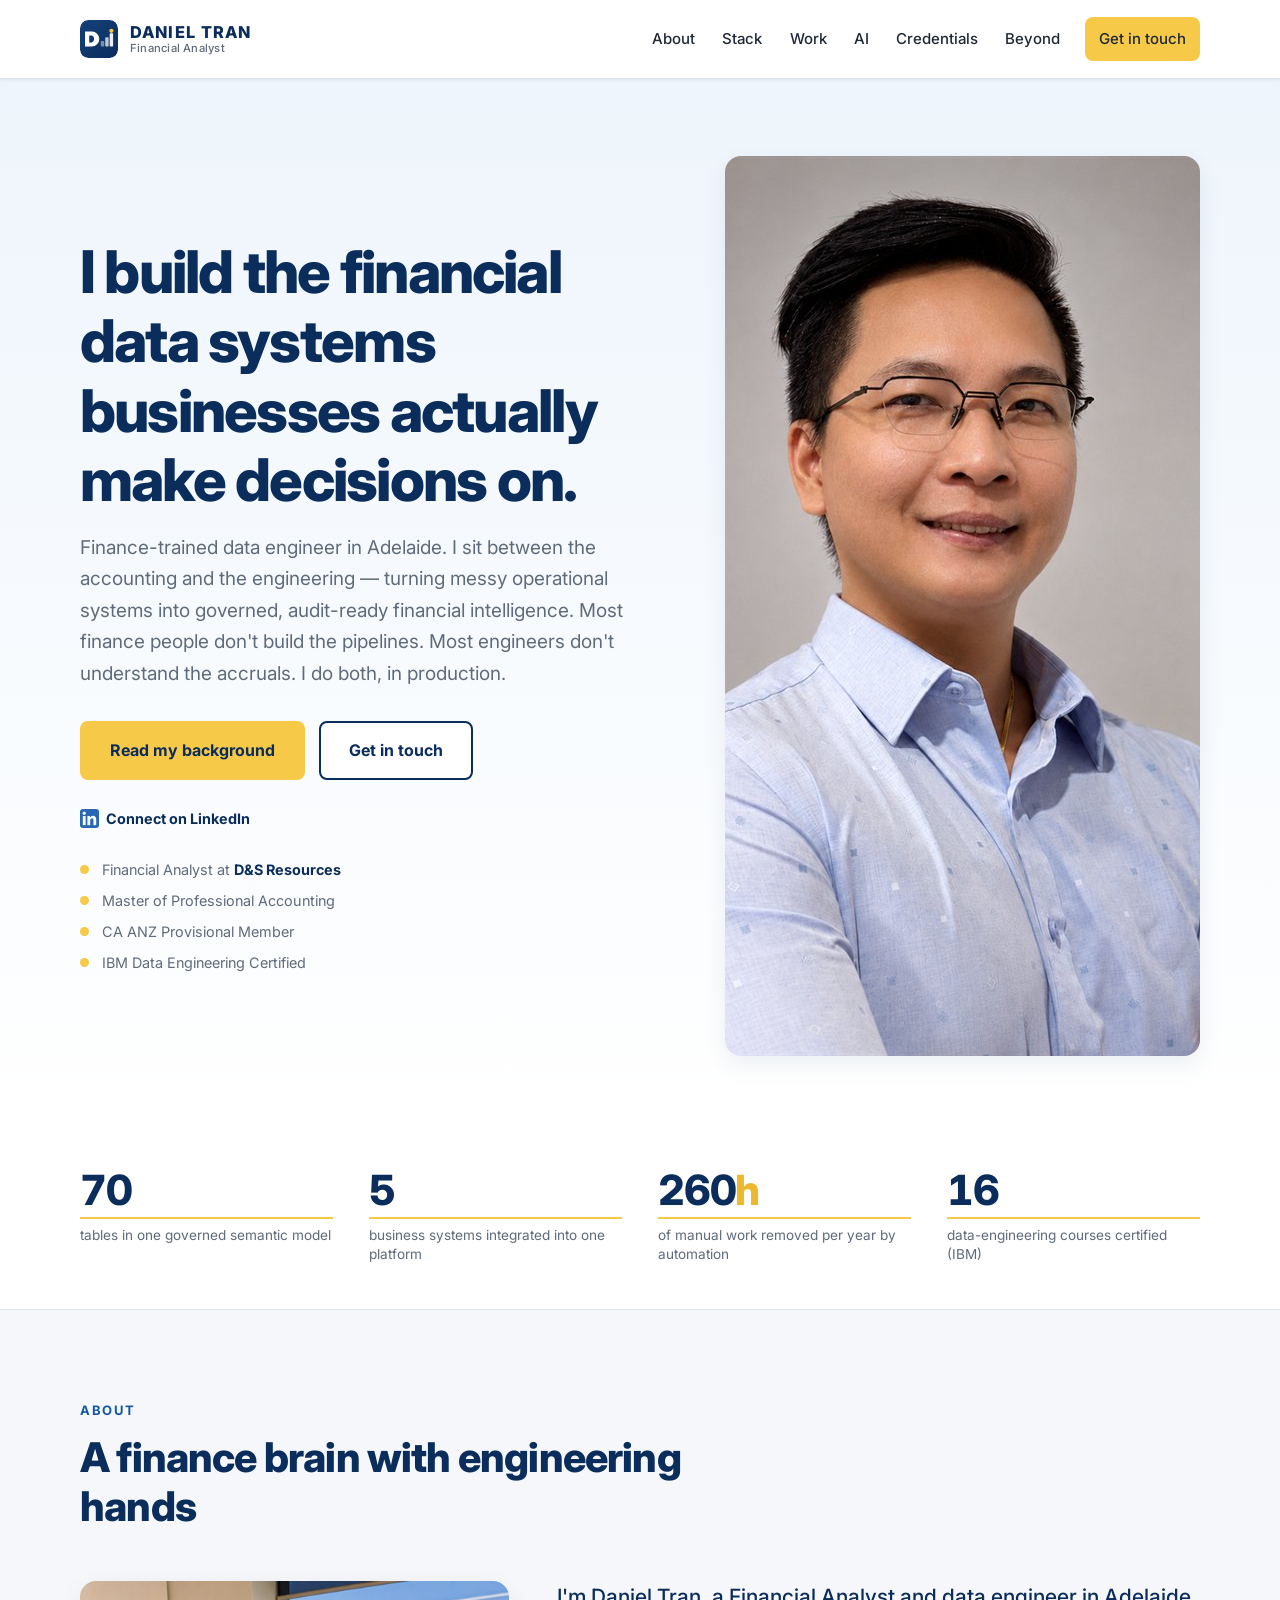
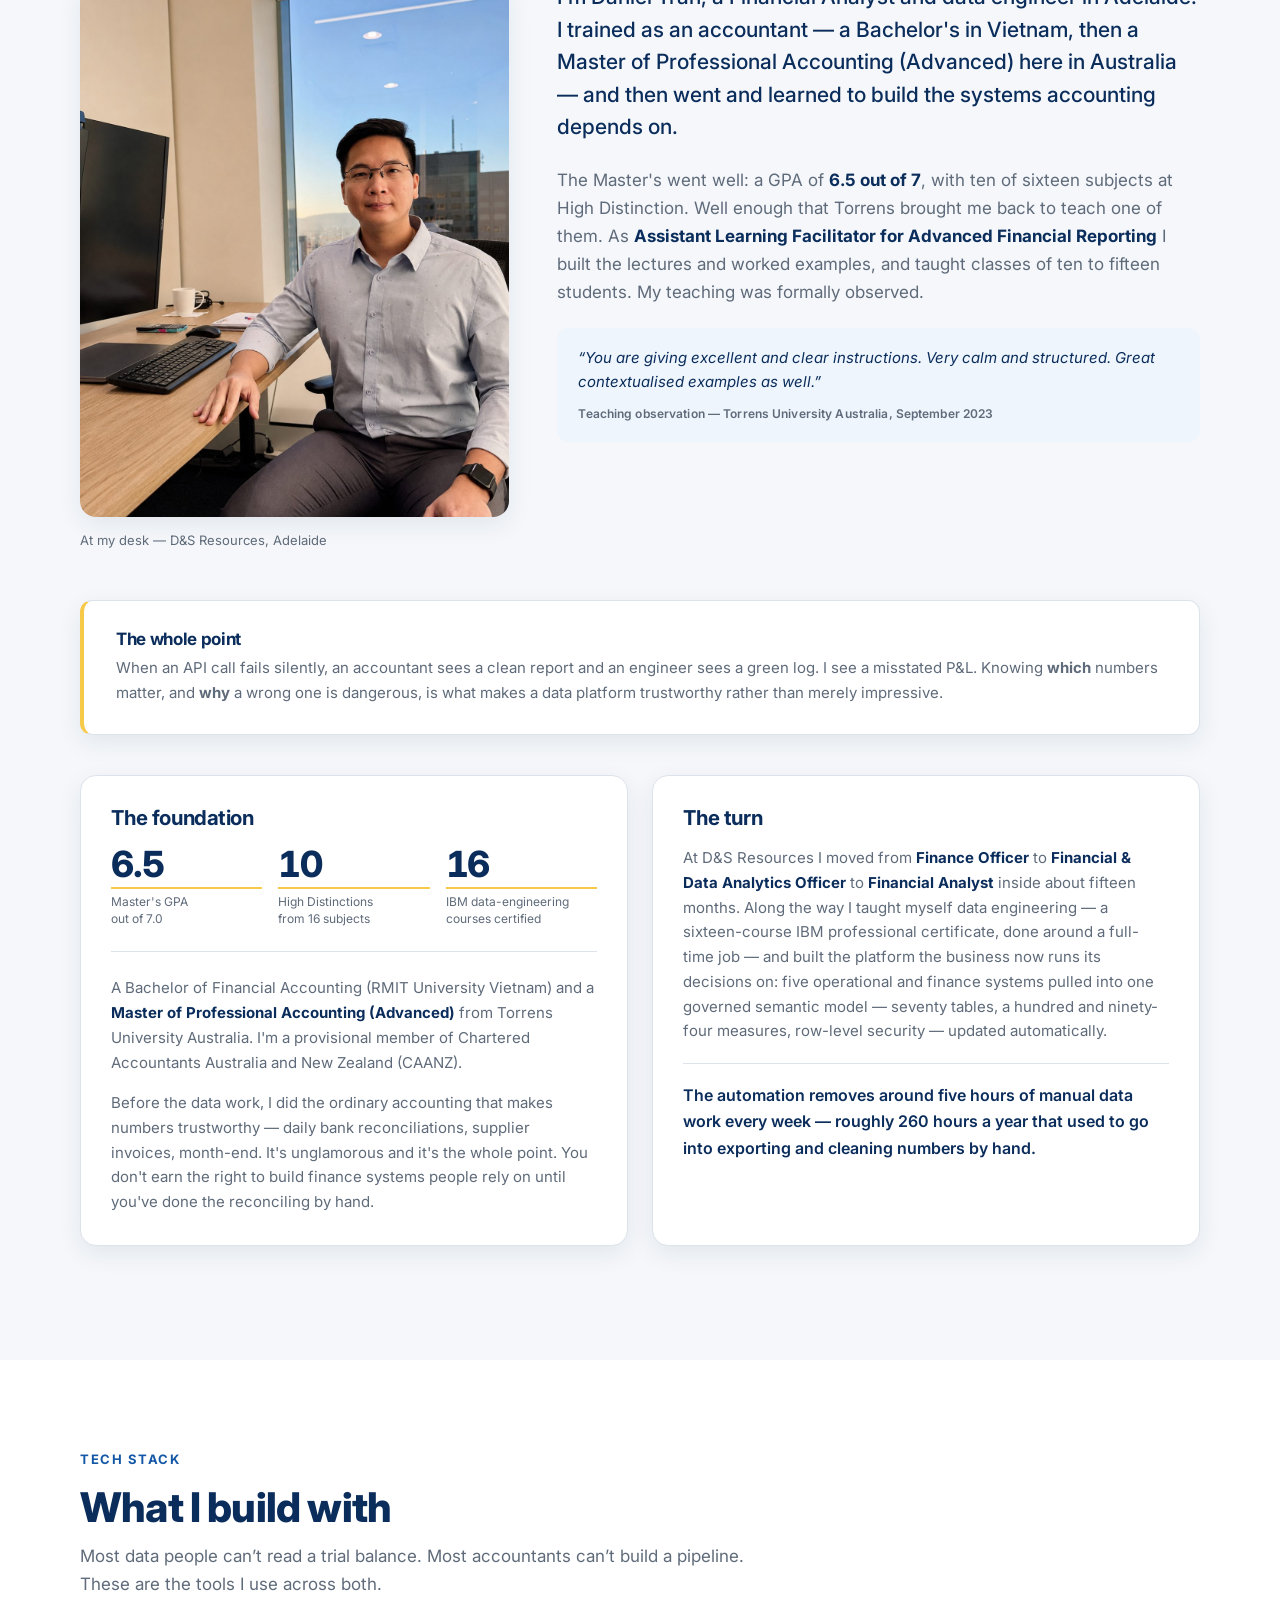
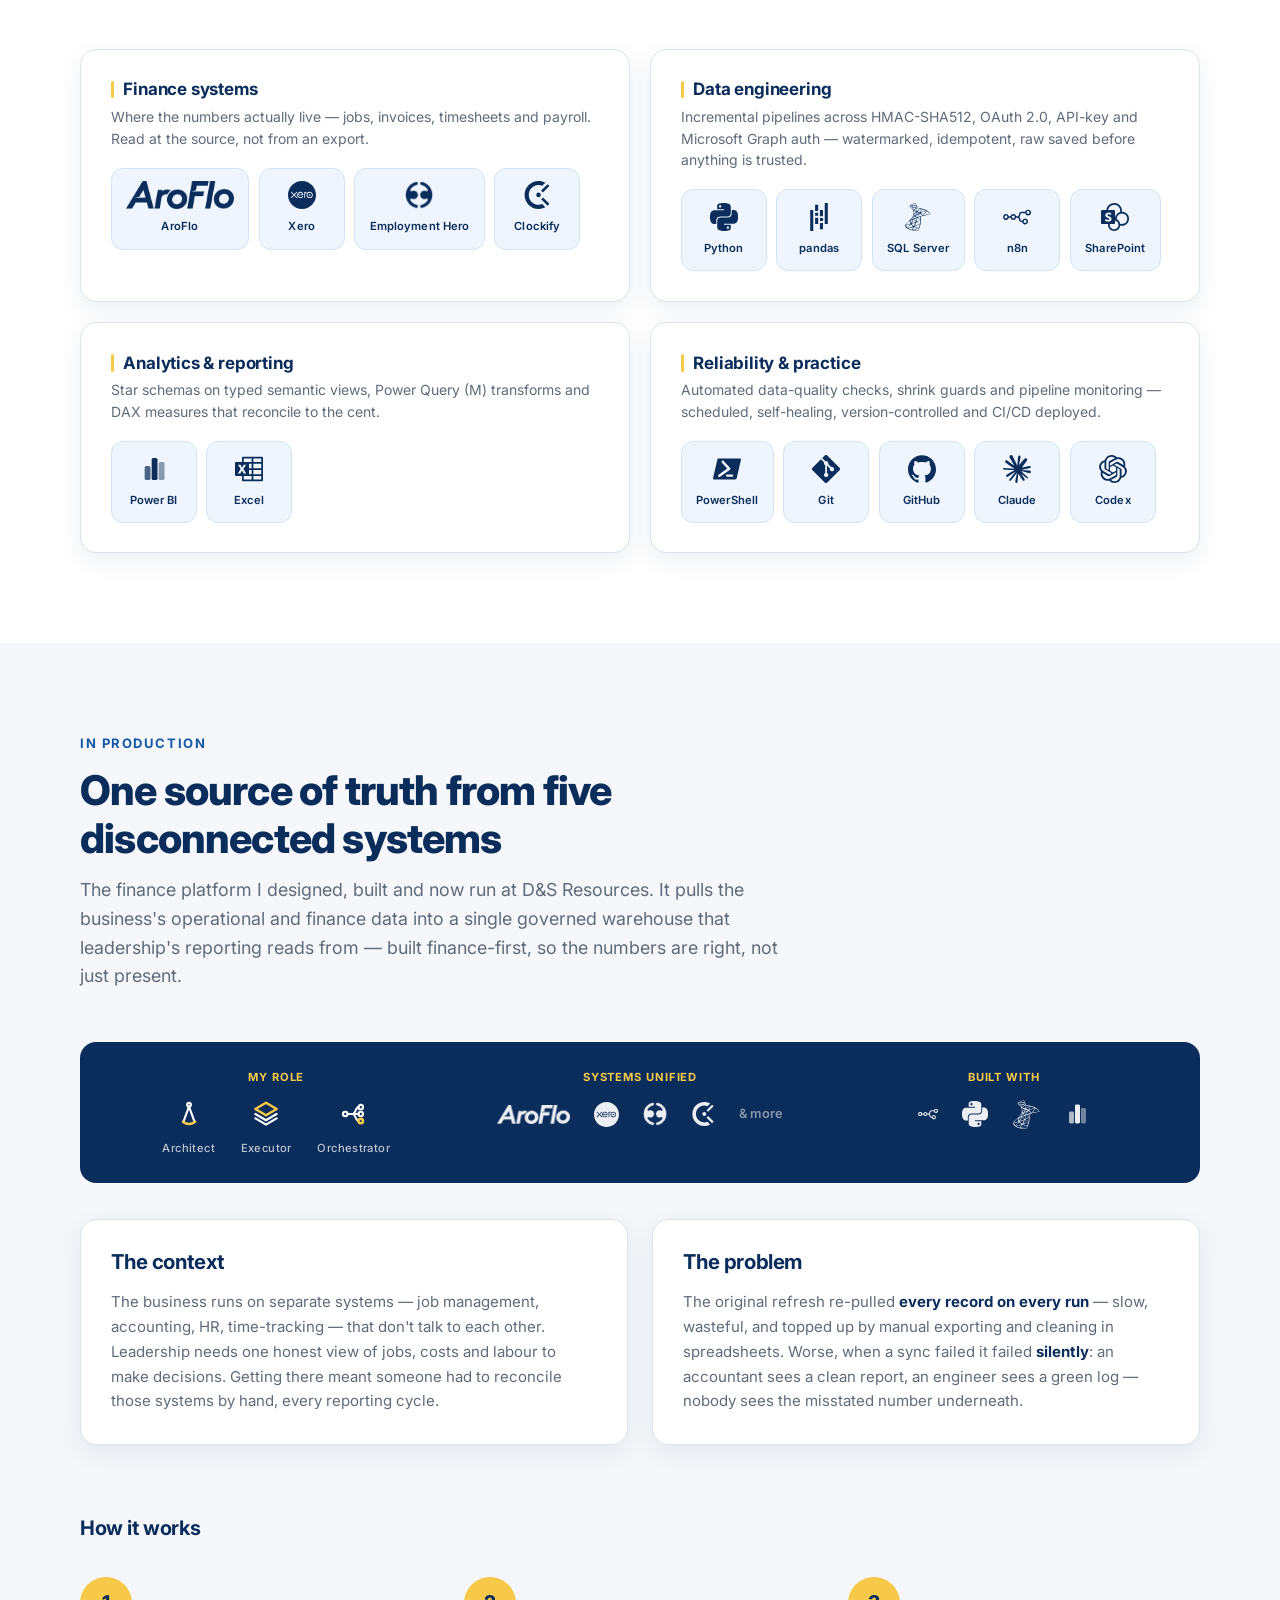
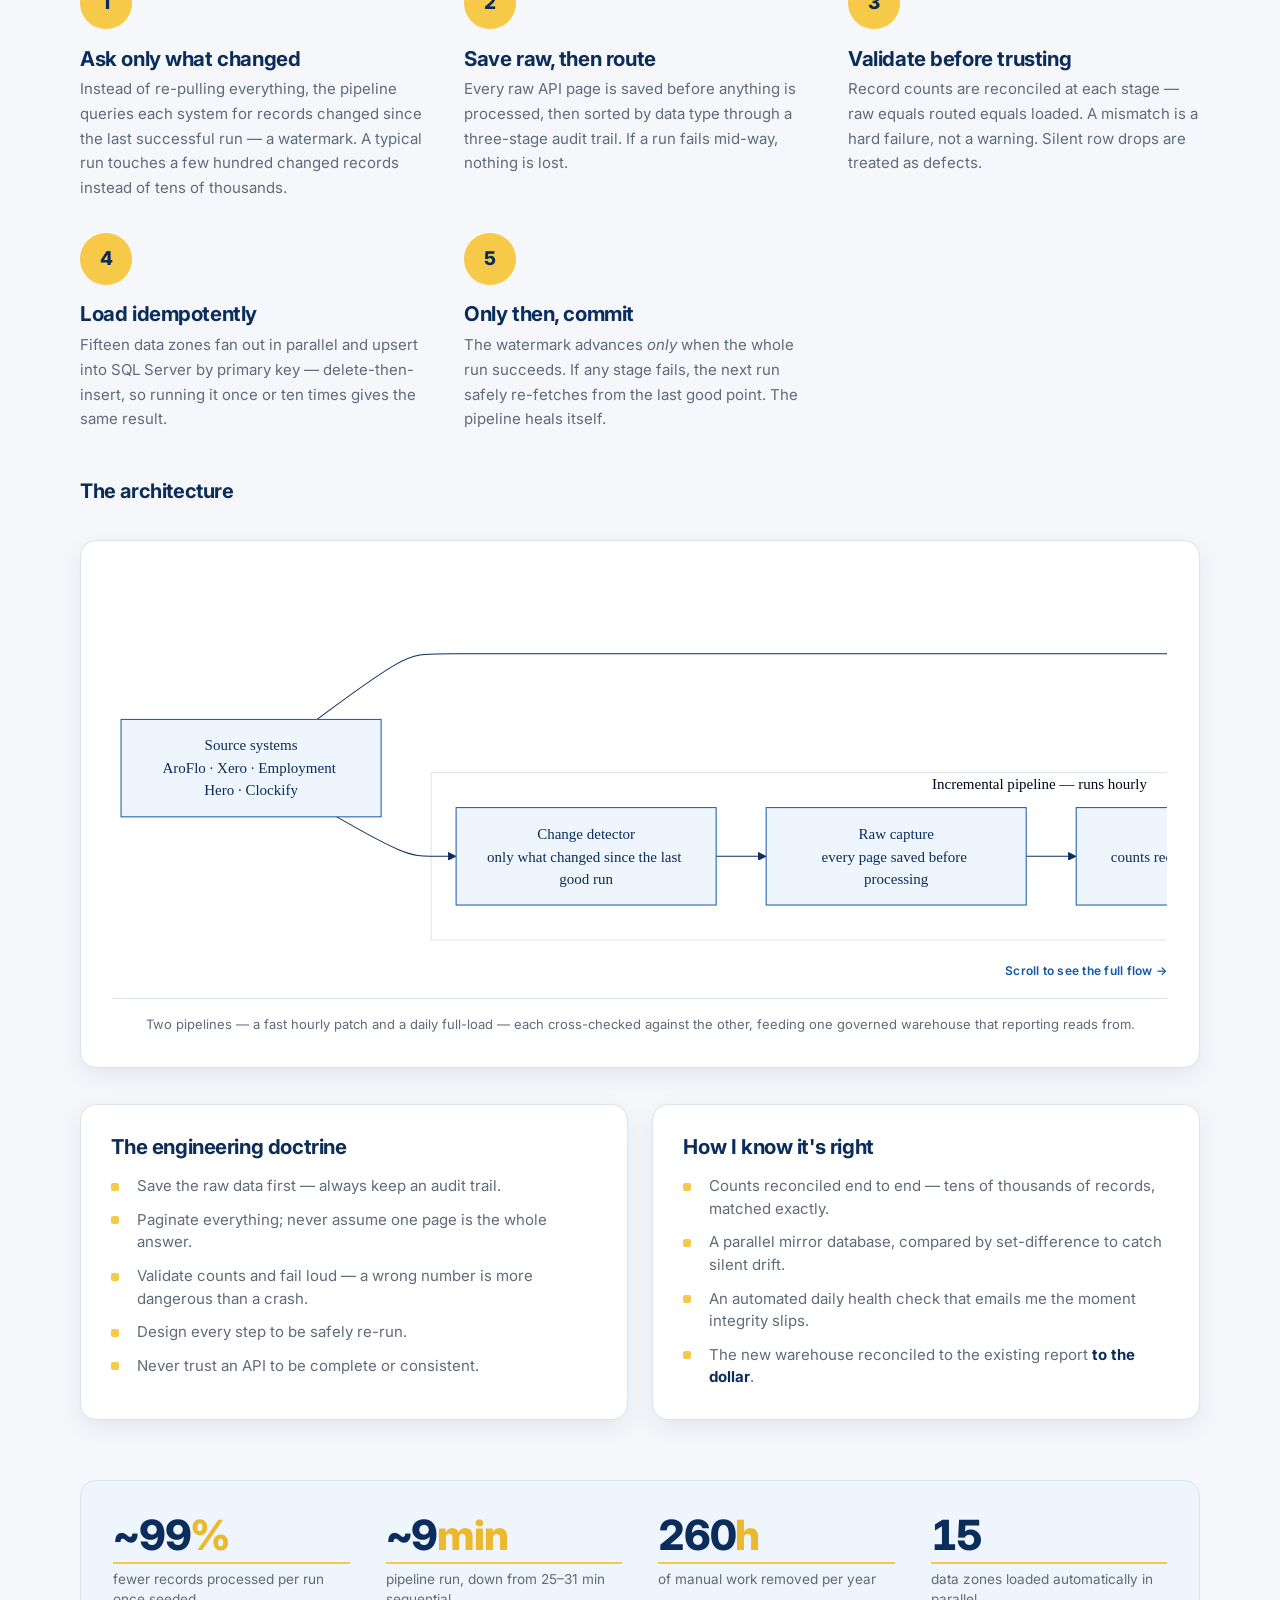
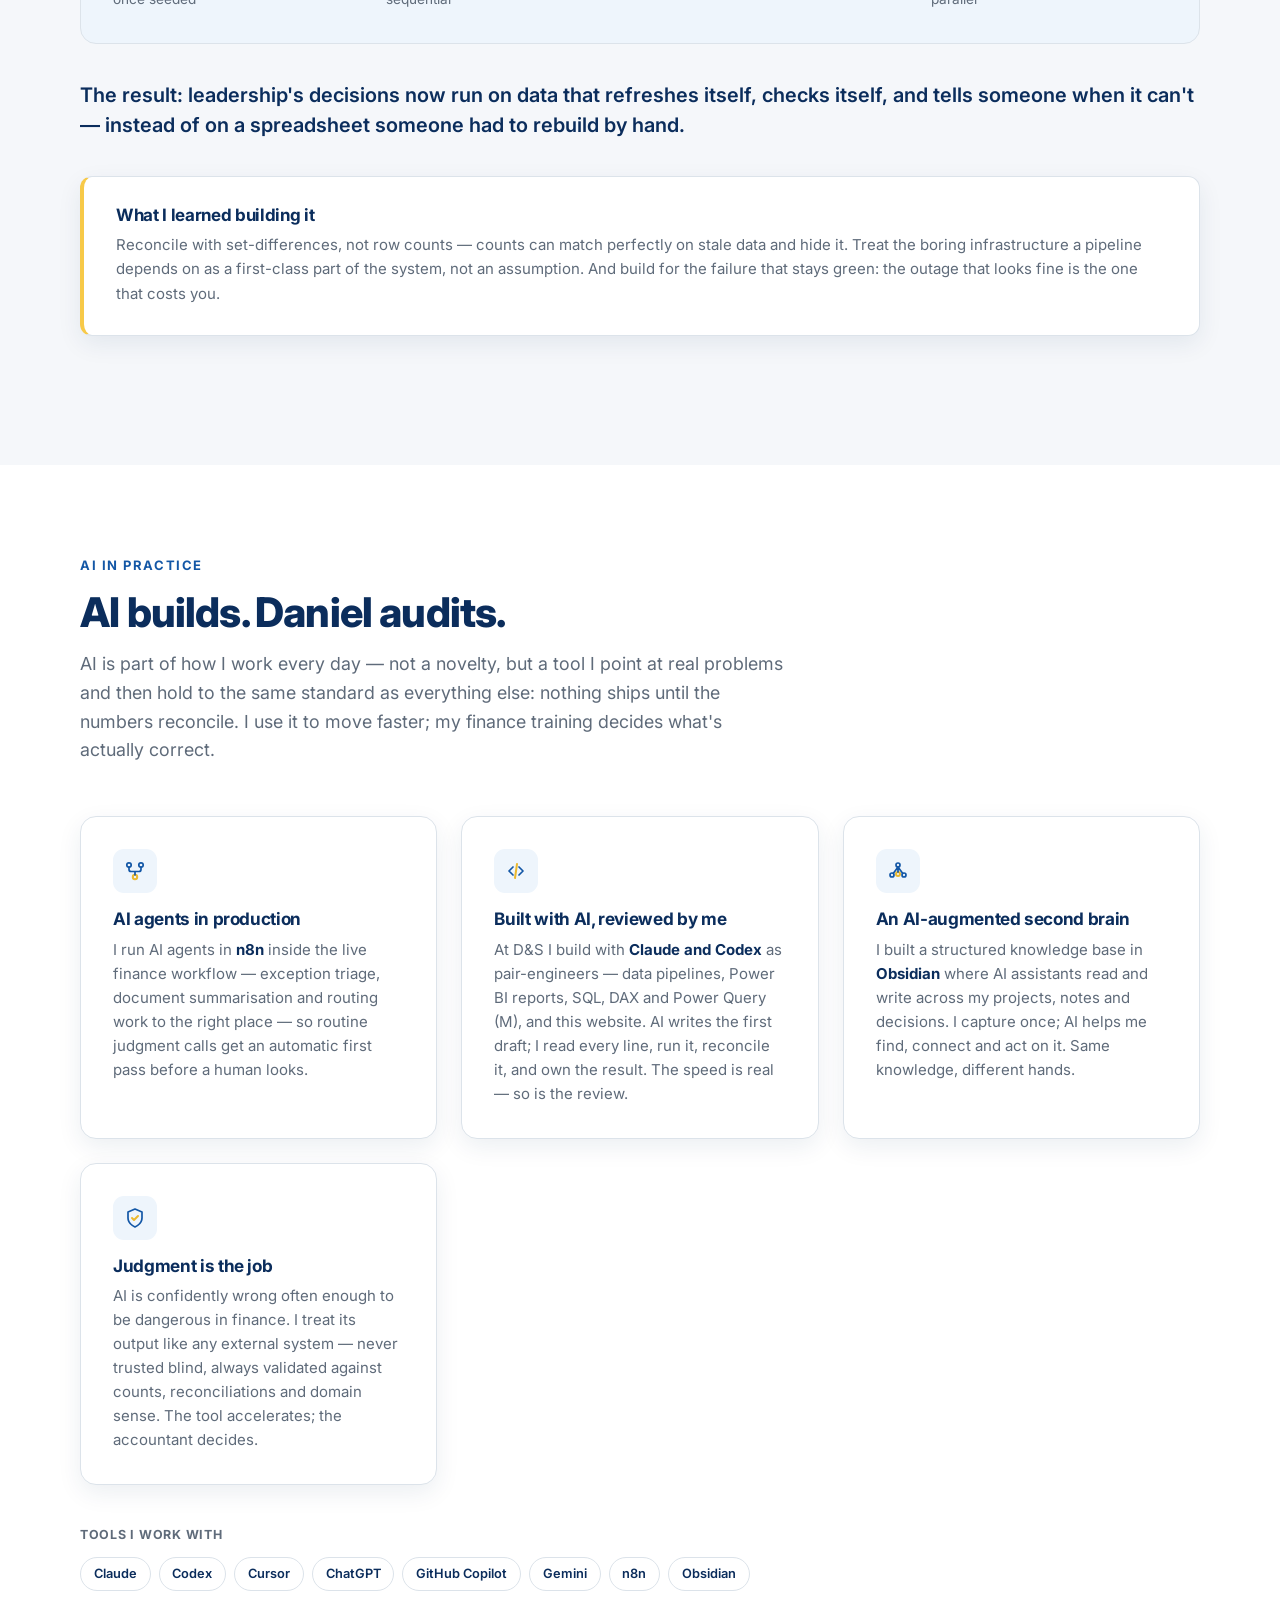
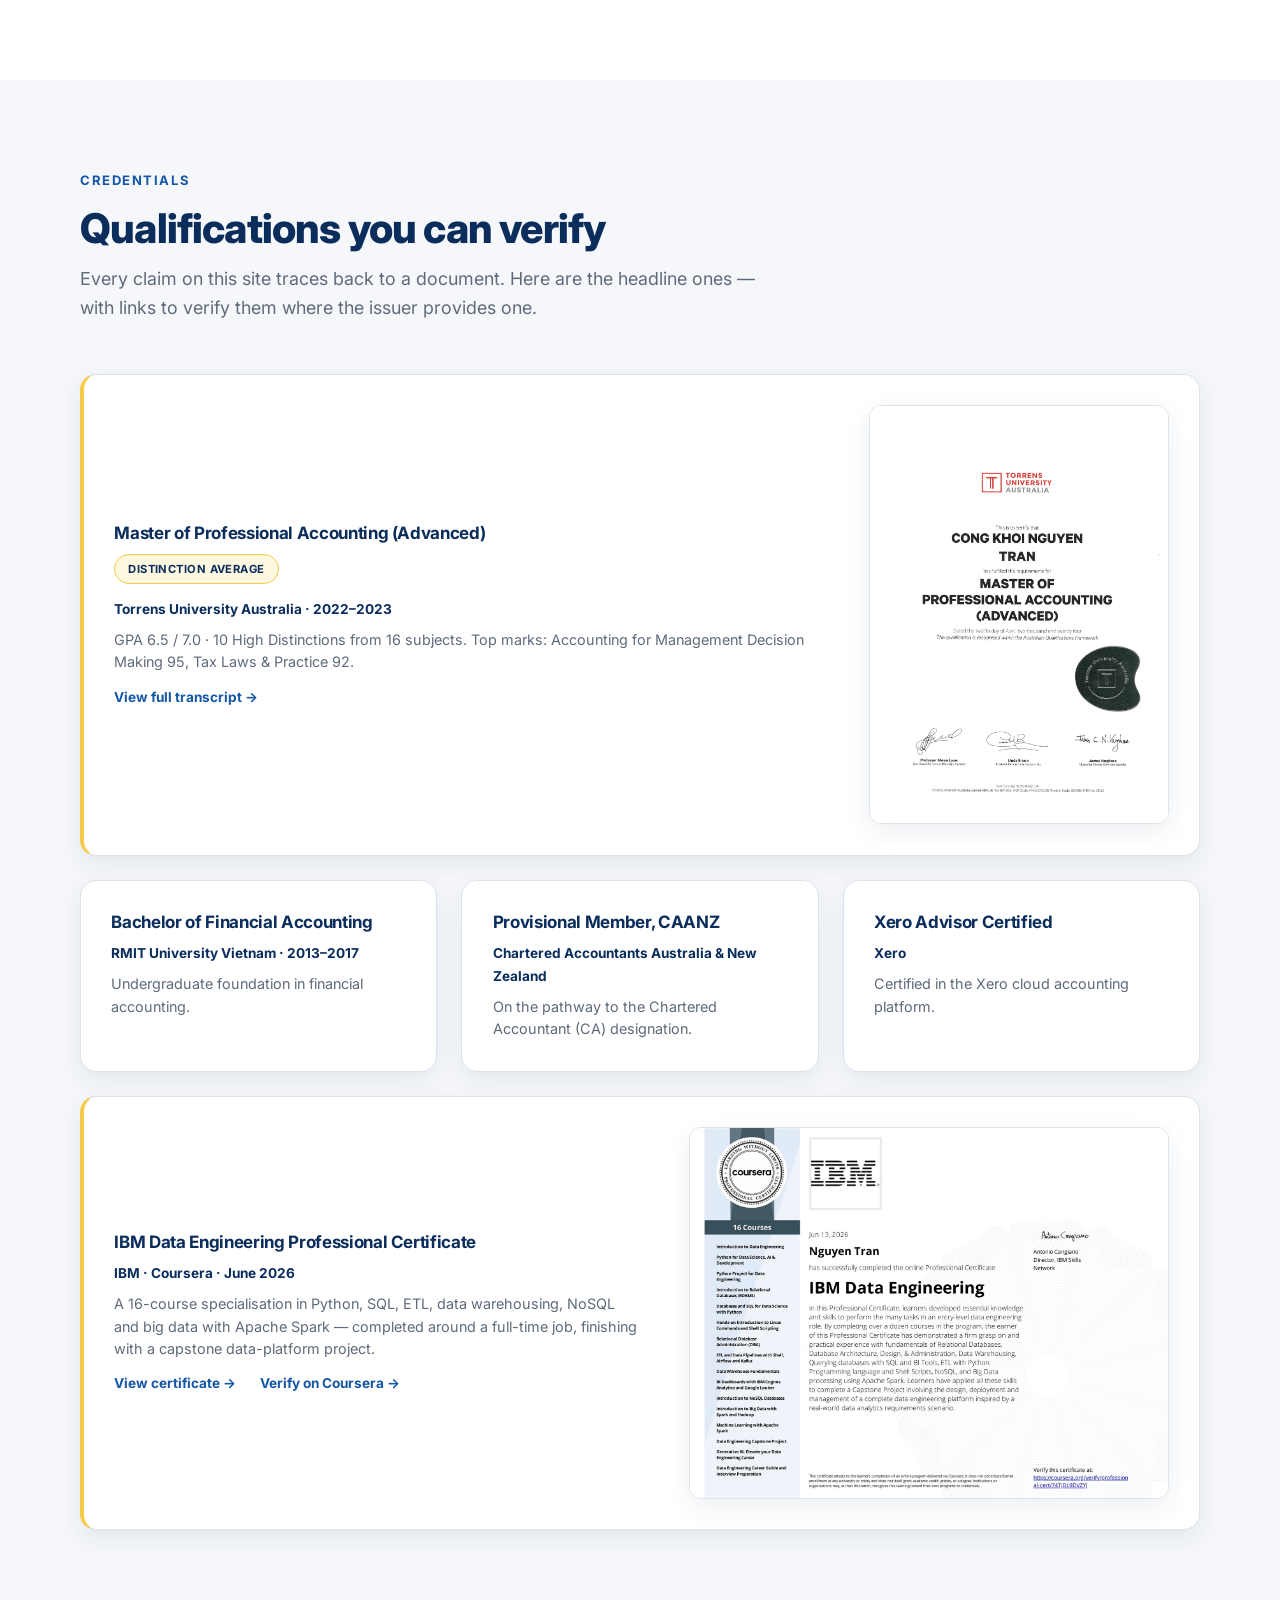
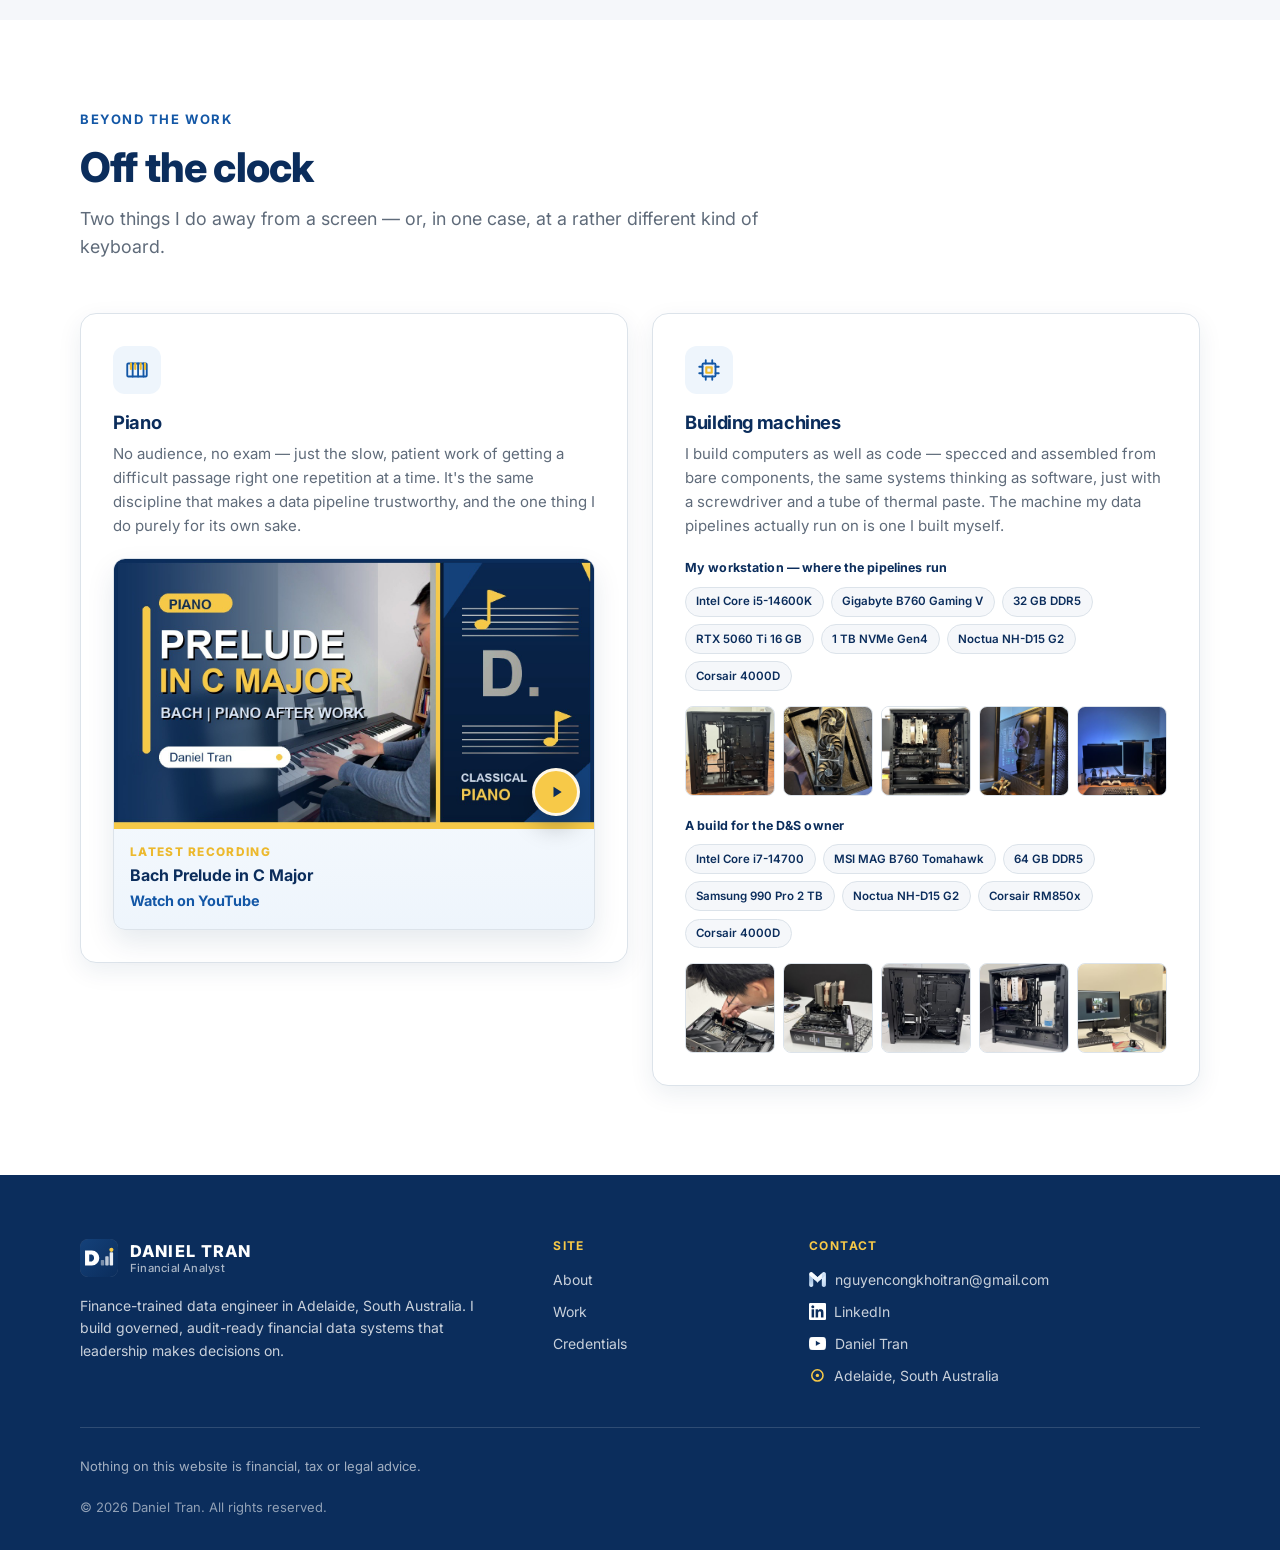
==== commit 626c4b27: "Remove process connector line" ====
--- a/index.html
+++ b/index.html
@@ -39,7 +39,7 @@
   <link rel="preconnect" href="https://fonts.googleapis.com" />
   <link rel="preconnect" href="https://fonts.gstatic.com" crossorigin />
   <link href="https://fonts.googleapis.com/css2?family=Inter:wght@400;500;600;700;800&display=swap" rel="stylesheet" />
-  <link rel="stylesheet" href="assets/css/portfolio.css?v=14" />
+  <link rel="stylesheet" href="assets/css/portfolio.css?v=15" />
 
   <!-- Structured data: helps Google understand who this is -->
   <script type="application/ld+json">
--- a/assets/css/portfolio.css
+++ b/assets/css/portfolio.css
@@ -891,17 +891,7 @@
   grid-template-columns: repeat(auto-fit, minmax(min(100%, 260px), 1fr));
   gap: clamp(1.25rem, 2.5vw, 2rem);
 }
-/* Connecting line, desktop only */
-.steps::before {
-  content: "";
-  position: absolute;
-  top: 3.4rem;
-  left: 12%;
-  right: 12%;
-  height: 2px;
-  background: repeating-linear-gradient(90deg, var(--color-border) 0 8px, transparent 8px 16px);
-  z-index: 0;
-}
+/* No connector line: the five-step responsive grid should read as clean cards, not a partial timeline. */
 .step { position: relative; z-index: 1; }
 .step-num {
   display: inline-grid;
@@ -1418,7 +1408,6 @@
   .about-lead { grid-template-columns: 1fr; }
   .about-photo { max-width: 460px; }
   .contact-grid { grid-template-columns: 1fr; }
-  .steps::before { display: none; }
 }
 
 @media (max-width: 640px) {
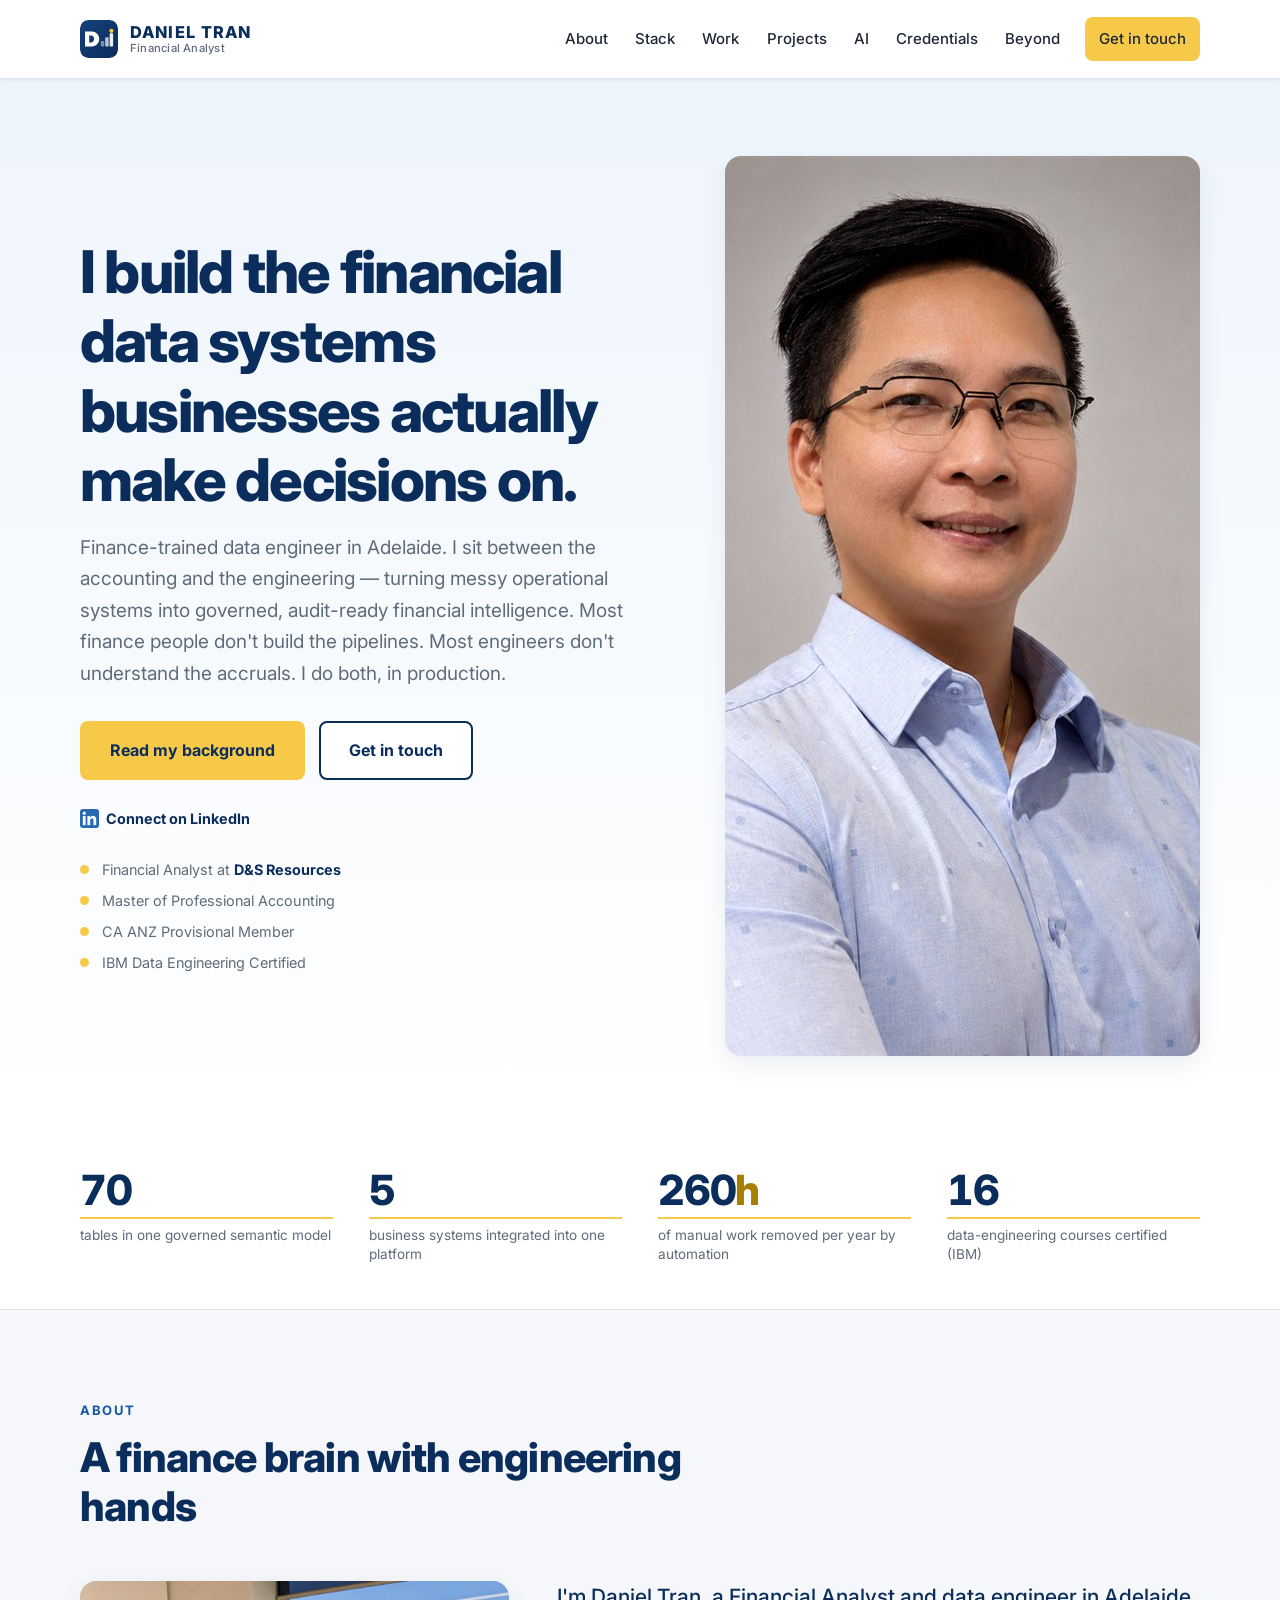
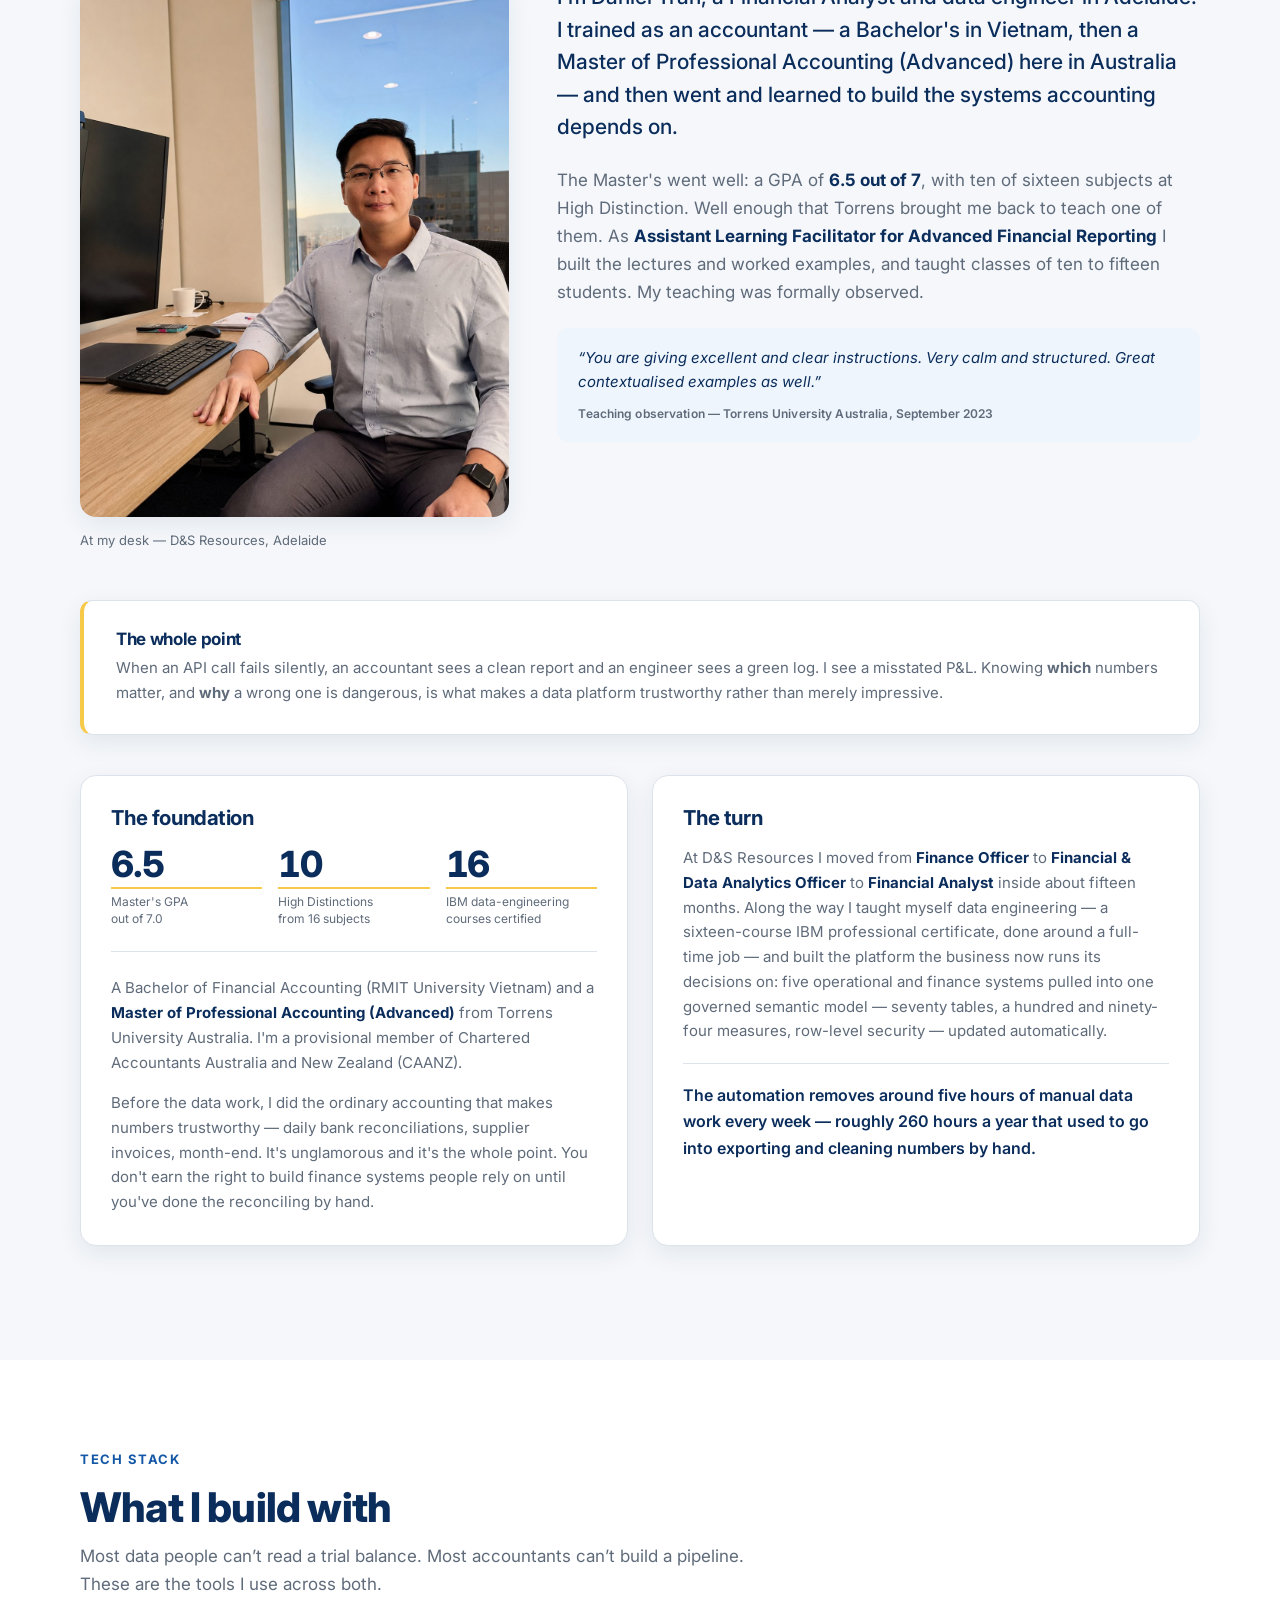
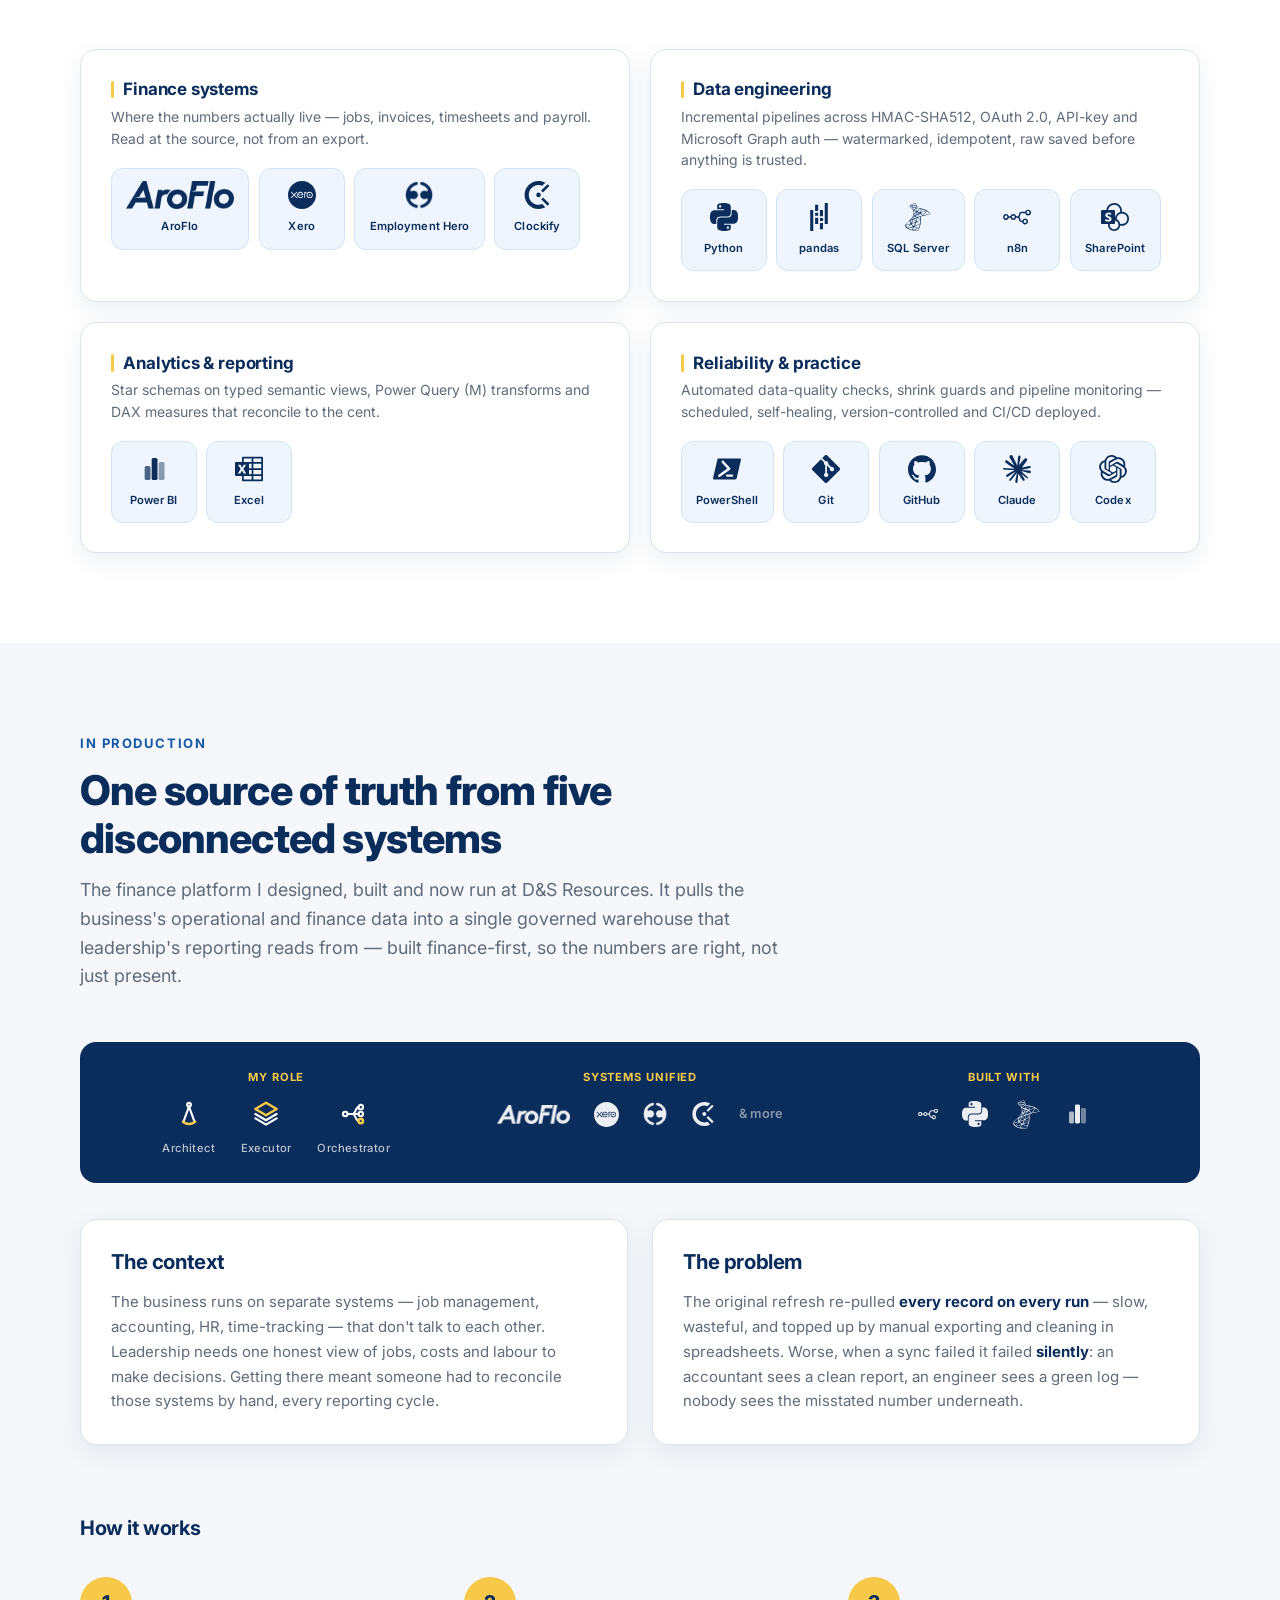
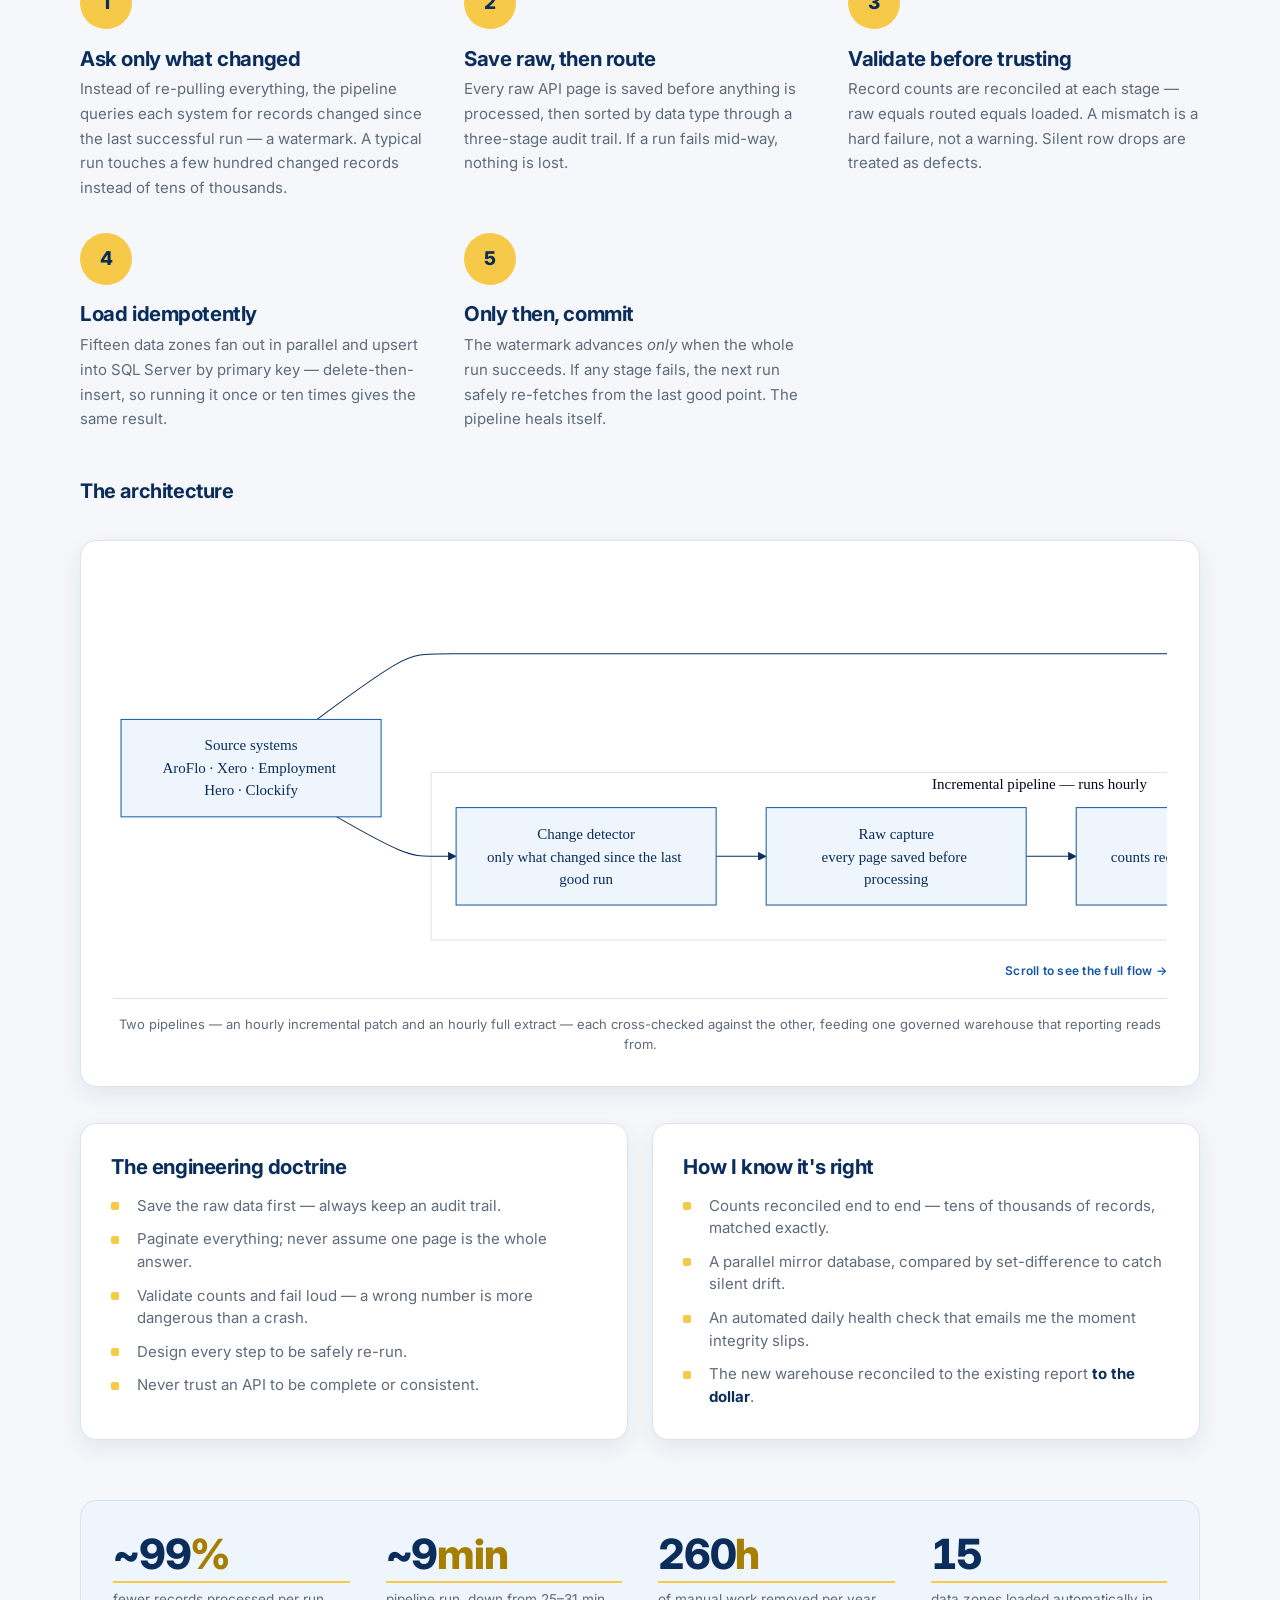
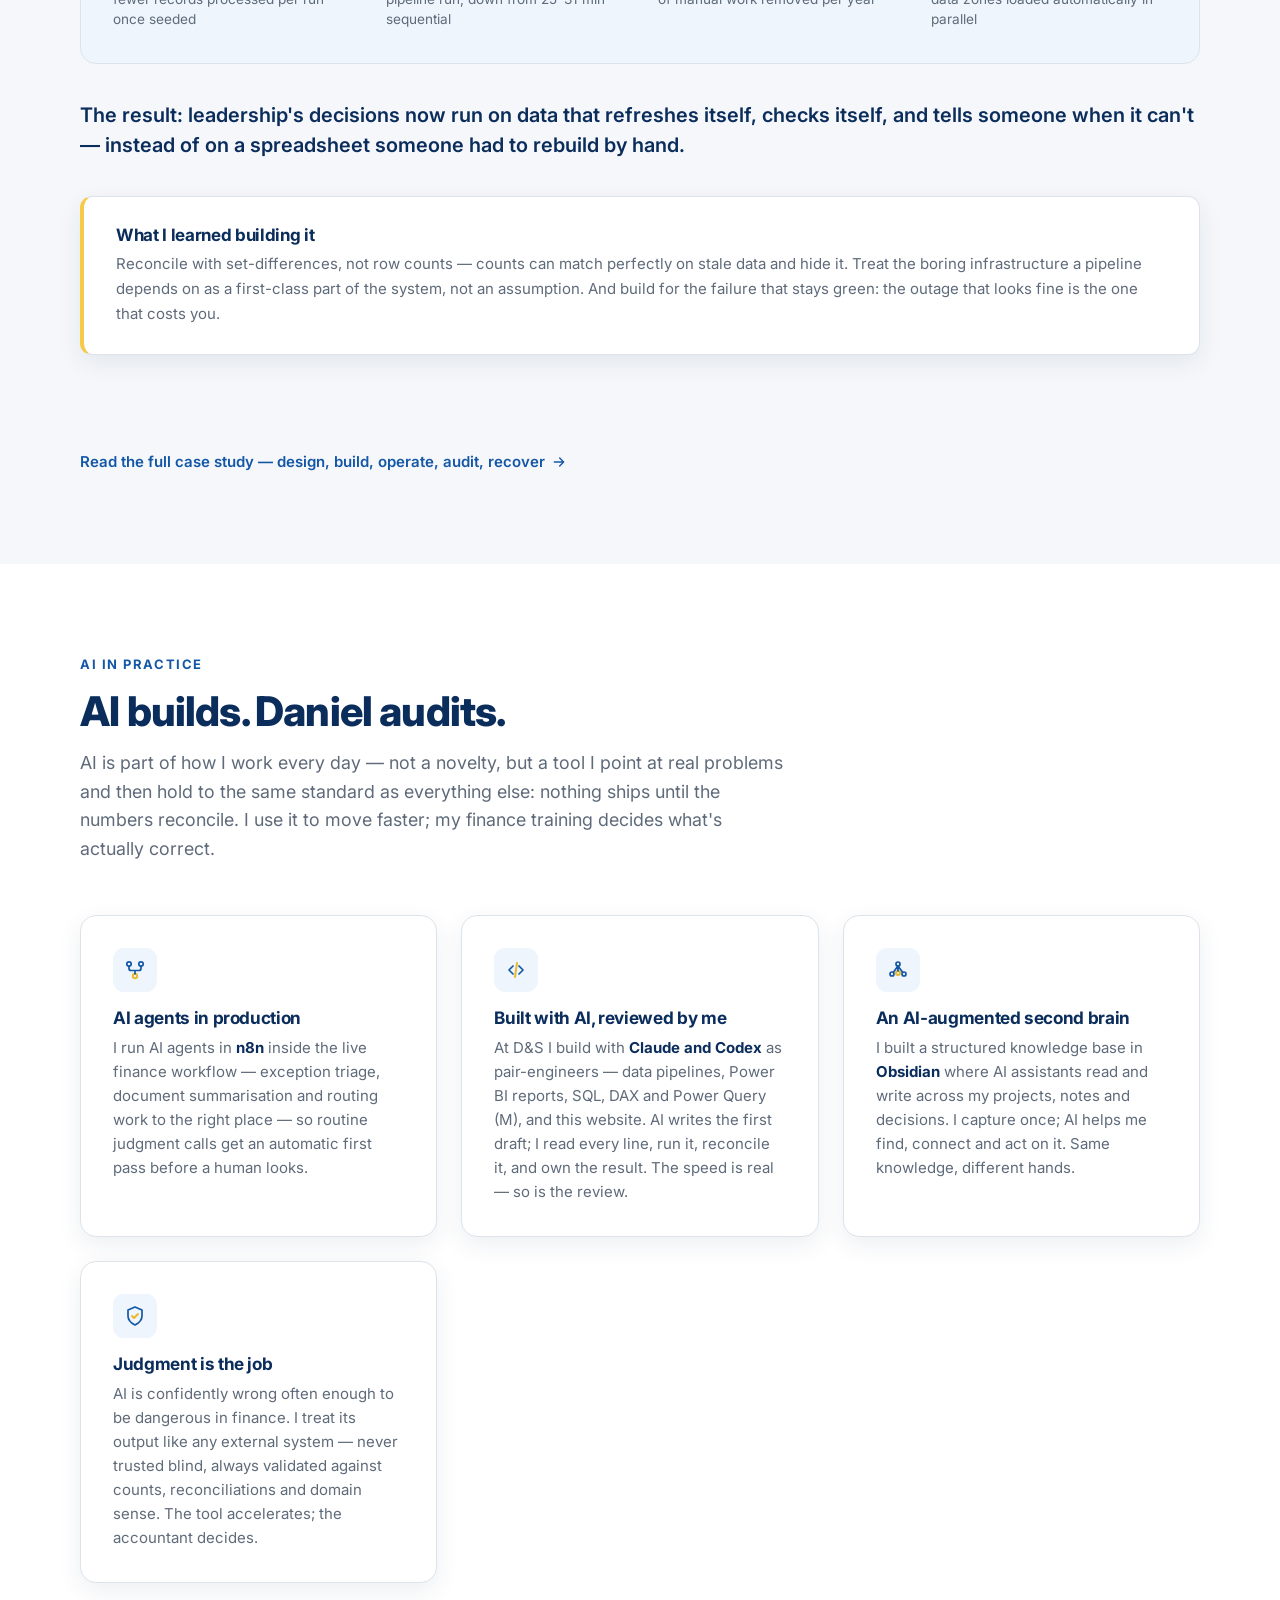
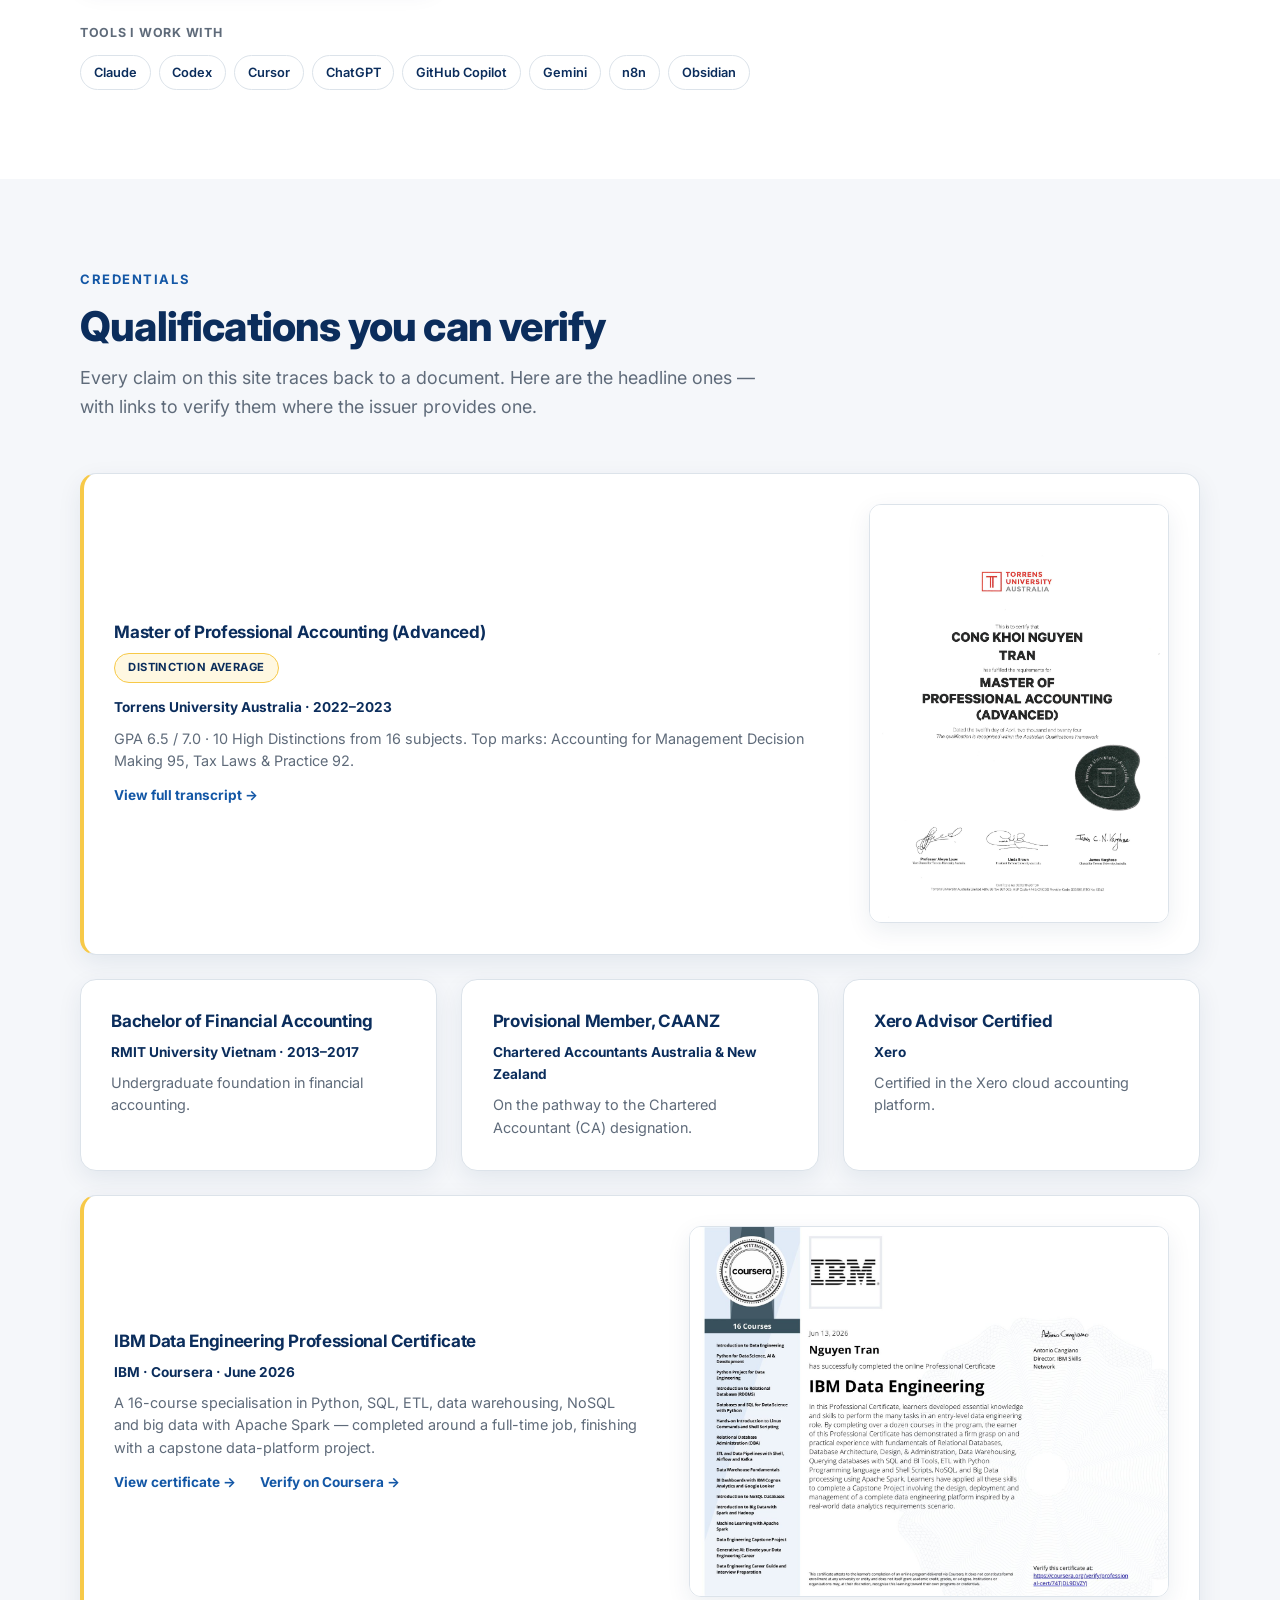
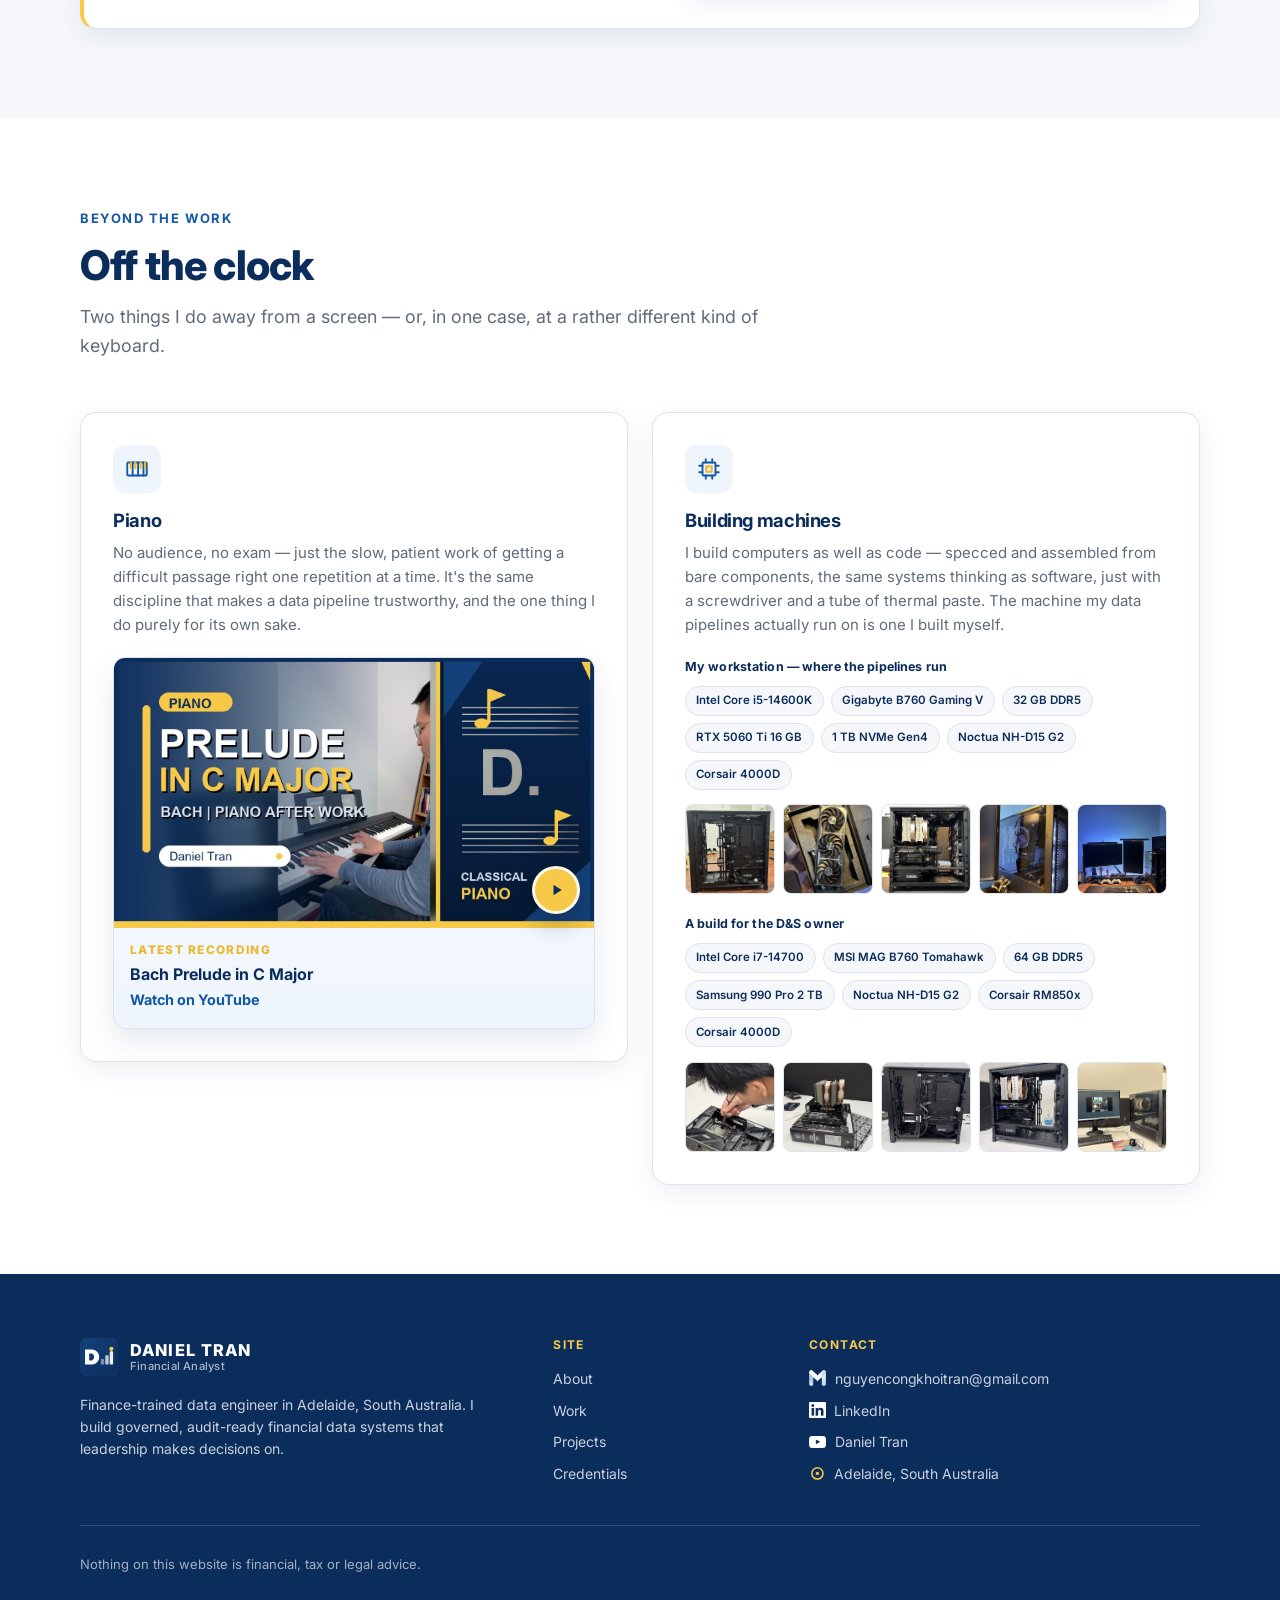
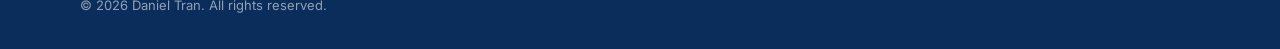
==== commit 61370af5: "Add Projects section: hub page + AroFlo data platform case study - /projects.html hub and /projects/" ====
--- a/index.html
+++ b/index.html
@@ -39,7 +39,7 @@
   <link rel="preconnect" href="https://fonts.googleapis.com" />
   <link rel="preconnect" href="https://fonts.gstatic.com" crossorigin />
   <link href="https://fonts.googleapis.com/css2?family=Inter:wght@400;500;600;700;800&display=swap" rel="stylesheet" />
-  <link rel="stylesheet" href="assets/css/portfolio.css?v=15" />
+  <link rel="stylesheet" href="assets/css/portfolio.css?v=18" />
 
   <!-- Structured data: helps Google understand who this is -->
   <script type="application/ld+json">
@@ -80,6 +80,7 @@
           <li><a href="#about">About</a></li>
           <li><a href="#stack">Stack</a></li>
           <li><a href="#work">Work</a></li>
+          <li><a href="projects.html">Projects</a></li>
           <li><a href="#ai">AI</a></li>
           <li><a href="#credentials">Credentials</a></li>
           <li><a href="#beyond">Beyond</a></li>
@@ -475,14 +476,16 @@
           <h3 class="case-sub">The architecture</h3>
           <figure class="case-diagram case-diagram--scroll">
             <div class="case-diagram-frame">
-              <img src="assets/img/architecture.svg"
-                   alt="Architecture diagram: source systems feed an hourly incremental pipeline (change detector, raw capture, validator, idempotent loader) and a daily full-load pipeline; both are cross-checked by an automated health check into one governed SQL warehouse that Power BI reads."
+              <!-- ?v=2 busts the 7-day CDN cache: same URL, changed content (daily → hourly label) -->
+              <img src="assets/img/architecture.svg?v=2"
+                   alt="Architecture diagram: source systems feed an hourly incremental pipeline (change detector, raw capture, validator, idempotent loader) and an hourly full-extract pipeline; both are cross-checked by an automated health check into one governed SQL warehouse that Power BI reads."
                    width="2267" height="375" loading="lazy" decoding="async" />
             </div>
             <p class="case-diagram-hint" aria-hidden="true">Scroll to see the full flow &rarr;</p>
             <figcaption>
-              Two pipelines — a fast hourly patch and a daily full-load — each cross-checked against
-              the other, feeding one governed warehouse that reporting reads from.
+              Two pipelines — an hourly incremental patch and an hourly full extract — each
+              cross-checked against the other, feeding one governed warehouse that reporting
+              reads from.
             </figcaption>
           </figure>
 
@@ -546,6 +549,13 @@
               outage that looks fine is the one that costs you.
             </p>
           </div>
+
+          <!-- Path to the full lifecycle case study — this section is the
+               summary; the projects page carries the whole story. -->
+          <a class="link-more" href="projects/aroflo-data-platform.html">
+            Read the full case study — design, build, operate, audit, recover
+            <svg viewBox="0 0 24 24" aria-hidden="true" focusable="false"><path d="M5 12h14M13 6l6 6-6 6" /></svg>
+          </a>
         </div>
       </div>
     </section>
@@ -844,6 +854,7 @@
           <h3>Site</h3>
           <a href="#about">About</a>
           <a href="#work">Work</a>
+          <a href="projects.html">Projects</a>
           <a href="#credentials">Credentials</a>
           <!-- CV link hidden for now (kept, not deleted):
           <a href="assets/docs/daniel-tran-cv.pdf" target="_blank" rel="noopener noreferrer">CV (PDF)</a>
--- a/assets/css/portfolio.css
+++ b/assets/css/portfolio.css
@@ -25,6 +25,17 @@
   --color-border: #dce3ea;
   --color-success: #2e7d5b;
   --color-error: #c83e3e;
+
+  /* Index/step numerals and other navigation furniture. Navy-family, not
+     neutral grey, and held at ~3.3:1 on white — readable at a glance but
+     incapable of competing with a heading. Do not use for content.
+     (#7e99b8 measured 2.94:1 — just under the 3:1 large-text floor.) */
+  --color-index: #7290b1;
+
+  /* The one yellow legible as TEXT on light backgrounds (stat unit
+     suffixes). The accent yellows below sit at 1.8–2.2:1 on white — fine
+     as borders, bullets and hover states, never as type. */
+  --color-gold-text: #a67e00;
 
   /* Derived — hover/active states only */
   --color-navy-dark: #082446;
@@ -405,7 +416,7 @@
   color: var(--color-navy);
   font-variant-numeric: tabular-nums;
 }
-.pstat-num span { color: var(--color-yellow-dark); }
+.pstat-num span { color: var(--color-gold-text); } /* the %/min/h units — yellow-dark was 1.8:1 on white */
 .pstat-lab {
   font-size: .85rem;
   line-height: 1.45;
@@ -1621,6 +1632,490 @@
   .link-more:hover svg { transform: none; }
 }
 
+/* ============================================================
+   PROJECTS — hub page + case-study sub-pages
+   Added 2026-08-09. Builds on .ai-grid / .ai-card rather than
+   introducing a second card system.
+   ============================================================ */
+
+/* ---------- Sub-page hero (compact; sub-pages have no full hero) ---------- */
+.subhero {
+  padding: clamp(2.75rem, 6vw, 4.5rem) 0 clamp(1.75rem, 3.5vw, 2.75rem);
+  background: var(--color-white);
+  border-bottom: 1px solid var(--color-border);
+}
+.subhero h1 {
+  max-width: 20ch;
+  margin: .5rem 0 0;
+  font-size: clamp(1.85rem, 4.2vw, 2.85rem);
+  line-height: 1.14;
+  letter-spacing: -.022em;
+  color: var(--color-navy);
+}
+.subhero-lead {
+  max-width: 62ch;
+  margin: 1rem 0 0;
+  font-size: clamp(1rem, 1.5vw, 1.0625rem);
+  line-height: 1.65;
+  color: var(--color-text-secondary);
+}
+.subhero-back {
+  font-weight: 700;
+  letter-spacing: .08em;
+  text-transform: uppercase;
+}
+
+/* ---------- Project cards ---------- */
+/* Own grid rather than reusing .ai-grid: a 420px floor gives two columns on
+   desktop, so four secondary cards land 2x2 instead of 3 + one orphan. */
+.proj-grid {
+  display: grid;
+  grid-template-columns: repeat(auto-fit, minmax(min(100%, 420px), 1fr));
+  gap: clamp(1rem, 2vw, 1.5rem);
+}
+.proj-card {
+  display: flex;
+  flex-direction: column;
+  height: 100%;
+}
+/* Flagship spans the full grid width — it earns the room. */
+.proj-card--lead { grid-column: 1 / -1; }
+
+.proj-head {
+  display: flex;
+  flex-wrap: wrap;
+  align-items: center;
+  gap: .5rem;
+  margin-bottom: .85rem;
+}
+.proj-status {
+  display: inline-flex;
+  align-items: center;
+  gap: .4rem;
+  padding: .28rem .6rem;
+  font-size: .75rem;
+  font-weight: 700;
+  letter-spacing: .04em;
+  border-radius: 999px;
+}
+.proj-status::before {
+  content: "";
+  width: 6px;
+  height: 6px;
+  border-radius: 50%;
+  background: currentColor;
+}
+.proj-status--live { color: var(--color-success); background: #e8f5ef; }
+.proj-status--maint { color: var(--color-blue); background: var(--color-blue-light); }
+.proj-flag {
+  padding: .28rem .6rem;
+  font-size: .75rem;
+  font-weight: 800;
+  letter-spacing: .06em;
+  text-transform: uppercase;
+  color: var(--color-navy);
+  background: var(--color-yellow);
+  border-radius: 999px;
+}
+
+.proj-card h2 {
+  margin: 0 0 .3rem;
+  font-size: clamp(1.15rem, 2vw, 1.375rem);
+  letter-spacing: -.015em;
+  color: var(--color-navy);
+}
+.proj-role {
+  margin: 0 0 .85rem;
+  font-size: .8125rem;
+  font-weight: 600;
+  letter-spacing: .03em;
+  color: var(--color-blue);
+}
+.proj-card > p {
+  margin: 0 0 1.1rem;
+  font-size: .9375rem;
+  line-height: 1.65;
+  color: var(--color-text-secondary);
+}
+
+/* Metric row — small, factual, no invented precision */
+.proj-metrics {
+  display: flex;
+  flex-wrap: wrap;
+  gap: .6rem 1.75rem;
+  margin: 0 0 1.15rem;
+  padding: 1rem 0 0;
+  border-top: 1px solid var(--color-border);
+  list-style: none;
+}
+.proj-metric { min-width: 0; }
+.proj-metric-num {
+  display: block;
+  font-size: 1.375rem;
+  font-weight: 800;
+  line-height: 1.1;
+  letter-spacing: -.02em;
+  color: var(--color-navy);
+}
+.proj-metric-num span { font-size: .625em; margin-left: .08em; }
+.proj-metric-lab {
+  display: block;
+  max-width: 22ch;
+  margin-top: .2rem;
+  font-size: .75rem;
+  line-height: 1.4;
+  color: var(--color-text-secondary);
+}
+
+.proj-logos {
+  display: flex;
+  flex-wrap: wrap;
+  align-items: center;
+  gap: .5rem 1.1rem;
+  margin: 0;
+  padding: 0;
+  list-style: none;
+}
+/* Uniform optical height overrides the per-image height attributes — a logo row
+   without labels only reads as a set if the marks are the same size. */
+.proj-logos img { display: block; height: 26px; width: auto; opacity: .9; }
+
+.proj-soon {
+  margin-top: auto;
+  padding-top: 1.15rem;
+  font-size: .8125rem;
+  font-style: italic;
+  color: var(--color-text-secondary);
+}
+
+/* ---------- The three acts (case-study narrative) ---------- */
+.acts {
+  display: grid;
+  grid-template-columns: repeat(auto-fit, minmax(min(100%, 300px), 1fr));
+  gap: clamp(1rem, 2vw, 1.5rem);
+  margin-bottom: clamp(2rem, 4vw, 3rem);
+}
+.act {
+  padding: clamp(1.4rem, 2.4vw, 1.85rem);
+  background: var(--color-white);
+  border: 1px solid var(--color-border);
+  border-top: 3px solid var(--color-border);
+  border-radius: var(--radius-large);
+  box-shadow: var(--shadow-card);
+}
+.act-lab {
+  display: block;
+  margin-bottom: .5rem;
+  font-size: .75rem;
+  font-weight: 800;
+  letter-spacing: .12em;
+  text-transform: uppercase;
+  color: var(--color-blue);
+}
+.act h3 { margin: 0 0 .55rem; font-size: 1.0625rem; }
+.act p {
+  margin: 0 0 .8rem;
+  font-size: .9375rem;
+  line-height: 1.65;
+  color: var(--color-text-secondary);
+}
+.act p:last-child { margin-bottom: 0; }
+
+/* The twist is the point of the whole page — mark it. */
+.act--twist { border-top-color: var(--color-yellow); }
+.act--twist .act-lab { color: var(--color-yellow-dark); }
+.act-punch {
+  padding-top: .8rem;
+  border-top: 1px solid var(--color-border);
+  font-weight: 600;
+  color: var(--color-text) !important;
+}
+
+/* ---------- The catch (what the cross-check found) ---------- */
+.catch {
+  margin-bottom: clamp(2rem, 4vw, 3rem);
+  padding: clamp(1.5rem, 3vw, 2.25rem);
+  background: var(--color-navy);
+  border-radius: var(--radius-large);
+  color: rgba(255, 255, 255, .82);
+}
+.catch p {
+  max-width: 74ch;
+  margin: 0 0 .9rem;
+  font-size: .9375rem;
+  line-height: 1.7;
+}
+.catch p:last-child { margin-bottom: 0; }
+.catch strong, .catch em { color: #fff; }
+.catch-lead {
+  font-size: 1.0625rem !important;
+  font-weight: 600;
+  color: #fff;
+}
+.catch-punch {
+  margin-top: 1.25rem !important;
+  padding-top: 1.1rem;
+  border-top: 1px solid rgba(255, 255, 255, .18);
+  font-weight: 600;
+  color: var(--color-yellow) !important;
+}
+
+/* Multi-paragraph callouts (base rule sets margin:0 for the single-p case) */
+.about-note p + p { margin-top: .75rem; }
+
+/* ============================================================
+   CASE STUDY — five-stage lifecycle layout
+   Added 2026-08-10 for the AroFlo page. The reader is mixed
+   (recruiter first, engineer second), so the layout has to make
+   the lead sentence of each stage skimmable on its own and push
+   the detail visually underneath it.
+   ============================================================ */
+
+/* Second standfirst paragraph sits tight under the first */
+.subhero-lead--tight { margin-top: .65rem; }
+
+/* ---------- Stage rail (contents) ---------- */
+.rail {
+  display: flex;
+  flex-wrap: wrap;
+  align-items: center;
+  gap: .6rem clamp(1rem, 2.5vw, 1.75rem);
+  padding: clamp(.9rem, 1.8vw, 1.15rem) clamp(1.2rem, 2.4vw, 1.6rem);
+  background: var(--color-white);
+  border: 1px solid var(--color-border);
+  border-radius: var(--radius-large);
+  box-shadow: var(--shadow-card);
+}
+.rail-lab {
+  font-size: .7rem;
+  font-weight: 700;
+  letter-spacing: .08em;
+  text-transform: uppercase;
+  color: var(--color-text-secondary);
+}
+.rail-list {
+  display: flex;
+  flex-wrap: wrap;
+  gap: .5rem clamp(.9rem, 2vw, 1.5rem);
+  margin: 0;
+  padding: 0;
+  list-style: none;
+}
+.rail-list a {
+  display: inline-flex;
+  align-items: baseline;
+  gap: .4rem;
+  font-size: .9375rem;
+  font-weight: 600;
+  color: var(--color-navy);
+}
+.rail-list a:hover { color: var(--color-blue); }
+/* Same index colour as .stage-num — these ARE the same five numbers, so they
+   must not be two different colours. Was --color-yellow-dark, which at .75rem
+   on white is ~1.8:1: the least readable text on the page, and yellow reads as
+   "accent/important" when a step index is neither. */
+.rail-num {
+  font-size: .75rem;
+  font-weight: 800;
+  color: var(--color-index);
+  font-variant-numeric: tabular-nums;
+}
+
+/* ---------- Stage ---------- */
+.stage { padding-bottom: clamp(2.25rem, 5vw, 3.5rem); }
+.stage + .stage {
+  padding-top: clamp(2.25rem, 5vw, 3.5rem);
+  border-top: 1px solid var(--color-border);
+}
+/* Offset for the fixed header when jumping from the rail */
+.stage[id] { scroll-margin-top: 90px; }
+
+.stage-head {
+  display: grid;
+  grid-template-columns: auto 1fr;
+  gap: clamp(.9rem, 2vw, 1.4rem);
+  align-items: start;
+  margin-bottom: clamp(1.1rem, 2.2vw, 1.5rem);
+}
+/* The index numeral is navigation ("you are at 2 of 5"), not content, so it
+   must be legible without pulling rank on the lead. It was --color-border
+   (#dce3ea = 1.3:1 on white) which read as a rendering fault rather than a
+   design choice, while simultaneously being the LARGEST thing in the header —
+   biggest element, least information. Now ~3:1 and a size step below the lead,
+   so weight and importance finally point the same way. */
+.stage-num {
+  font-size: clamp(1.5rem, 3.2vw, 2rem);
+  font-weight: 800;
+  line-height: 1.05;
+  letter-spacing: -.03em;
+  color: var(--color-index);
+  font-variant-numeric: tabular-nums;
+}
+.stage-title {
+  margin: 0 0 .45rem;
+  font-size: .8125rem;
+  font-weight: 800;
+  letter-spacing: .14em;
+  text-transform: uppercase;
+  color: var(--color-blue);
+}
+/* The lead is the whole layering rule made visible: a skim-reader who
+   reads only these five sentences must still get the argument. */
+.stage-lead {
+  margin: 0;
+  max-width: 34ch;
+  font-size: clamp(1.25rem, 2.6vw, 1.625rem);
+  font-weight: 700;
+  line-height: 1.3;
+  letter-spacing: -.018em;
+  color: var(--color-navy);
+}
+
+.stage-body > * { max-width: 68ch; }
+.stage-body p {
+  margin: 0 0 1rem;
+  font-size: 1rem;
+  line-height: 1.75;
+  color: var(--color-text-secondary);
+}
+.stage-body strong { color: var(--color-navy); font-weight: 700; }
+.stage-body .doctrine { margin: 0 0 1.25rem; }
+.stage-body code {
+  padding: .1em .35em;
+  font-family: ui-monospace, SFMono-Regular, Menlo, Consolas, monospace;
+  font-size: .875em;
+  background: var(--color-blue-light);
+  border-radius: 4px;
+  color: var(--color-navy);
+}
+/* Sub-head = label + content, and they are not equally important. "Act one"
+   is an index; "Full loading" is the actual subject. Previously both sat at
+   one navy/700/1.0625rem — indistinguishable from each other, and only 6%
+   larger than body text, so the section break barely registered. Now the
+   label is small caps in secondary, separated by a hairline rule rather than
+   a literal "|" glyph, and the subject carries the navy weight. */
+.stage-sub {
+  display: flex;
+  align-items: baseline;
+  flex-wrap: wrap;
+  gap: .55rem;
+  margin: clamp(1.75rem, 3.4vw, 2.25rem) 0 .85rem;
+  font-size: 1.125rem;
+  font-weight: 700;
+  line-height: 1.35;
+  letter-spacing: -.008em;
+  color: var(--color-navy);
+}
+.stage-sub-lab {
+  flex: none;
+  padding-right: .55rem;
+  border-right: 1px solid var(--color-border);
+  font-size: .75rem;
+  font-weight: 700;
+  letter-spacing: .12em;
+  text-transform: uppercase;
+  color: var(--color-text-secondary);
+}
+.stage-body > .stage-sub:first-child { margin-top: 0; }
+/* Closing line of a stage — carries the argument, so it reads at body
+   colour rather than secondary. */
+.stage-punch {
+  margin-bottom: 0 !important;
+  font-weight: 600;
+  color: var(--color-text) !important;
+}
+
+/* ---------- Pull quote ---------- */
+.pull {
+  max-width: 60ch;
+  margin: clamp(1.25rem, 2.5vw, 1.75rem) 0;
+  padding: clamp(1rem, 2vw, 1.25rem) clamp(1.1rem, 2.2vw, 1.5rem);
+  border-left: 3px solid var(--color-blue);
+  background: var(--color-blue-light);
+  border-radius: 0 var(--radius-medium) var(--radius-medium) 0;
+  font-size: clamp(1.0625rem, 1.8vw, 1.1875rem);
+  font-weight: 600;
+  line-height: 1.55;
+  color: var(--color-navy);
+}
+.pull--accent { border-left-color: var(--color-yellow); background: #fff8e6; }
+
+/* ---------- Diagrams ---------- */
+.stage-figure { margin: clamp(1.5rem, 3vw, 2rem) 0; max-width: none; }
+.dia { display: block; width: auto; max-width: 100%; height: auto; margin: 0 auto; }
+/* Portrait diagrams render tall — cap the width so the height stays
+   sane on desktop. They still scale down freely on mobile. */
+.dia--portrait { max-width: min(100%, 500px); }
+/* Landscape diagram breaks out of the narrow reading column so it can
+   show at close to natural size instead of shrinking the labels. */
+.stage-figure--wide {
+  width: min(1120px, 92vw);
+  margin-left: 50%;
+  transform: translateX(-50%);
+}
+
+/* ---------- Incident panel additions ---------- */
+.catch-list {
+  max-width: 74ch;
+  margin: 0 0 .9rem;
+  padding-left: 1.15rem;
+  list-style: none;
+}
+.catch-list li {
+  position: relative;
+  margin-bottom: .45rem;
+  padding-left: .9rem;
+  font-size: .9375rem;
+  line-height: 1.65;
+}
+.catch-list li::before {
+  content: "";
+  position: absolute;
+  left: 0;
+  top: .62em;
+  width: .4rem;
+  height: .4rem;
+  border-radius: 2px;
+  background: var(--color-yellow);
+}
+.stage-body .catch { margin: 0 0 clamp(1.5rem, 3vw, 2rem); max-width: none; }
+/* Re-assert the navy panel's own colours. The generic .stage-body p /
+   .stage-body strong rules above match at equal-or-higher specificity and
+   would otherwise repaint this text navy-on-navy — i.e. invisible. */
+.stage-body .catch p { color: rgba(255, 255, 255, .82); }
+.stage-body .catch .catch-lead { color: #fff; }
+.stage-body .catch strong,
+.stage-body .catch em { color: #fff; }
+.stage-body .catch .catch-punch { color: var(--color-yellow); }
+
+/* ---------- Ownership close ---------- */
+.own {
+  padding: clamp(1.5rem, 3vw, 2.25rem);
+  background: var(--color-white);
+  border: 1px solid var(--color-border);
+  border-left: 4px solid var(--color-yellow);
+  border-radius: var(--radius-large);
+  box-shadow: var(--shadow-card);
+}
+.own p {
+  max-width: 72ch;
+  margin: 0;
+  font-size: .9375rem;
+  line-height: 1.7;
+  color: var(--color-text-secondary);
+}
+.own p + p { margin-top: .85rem; }
+.own-lead {
+  font-size: clamp(1.0625rem, 1.8vw, 1.1875rem) !important;
+  font-weight: 600;
+  color: var(--color-navy) !important;
+}
+
+@media (max-width: 640px) {
+  .stage-head { grid-template-columns: 1fr; gap: .5rem; }
+  .stage-num { font-size: 1.5rem; }
+}
+
 /* ---------- PRINT ---------- */
 @media print {
   .header, .burger, .hero-btns, .cta-band, .contact-form, .launch-bar, .to-top { display: none !important; }
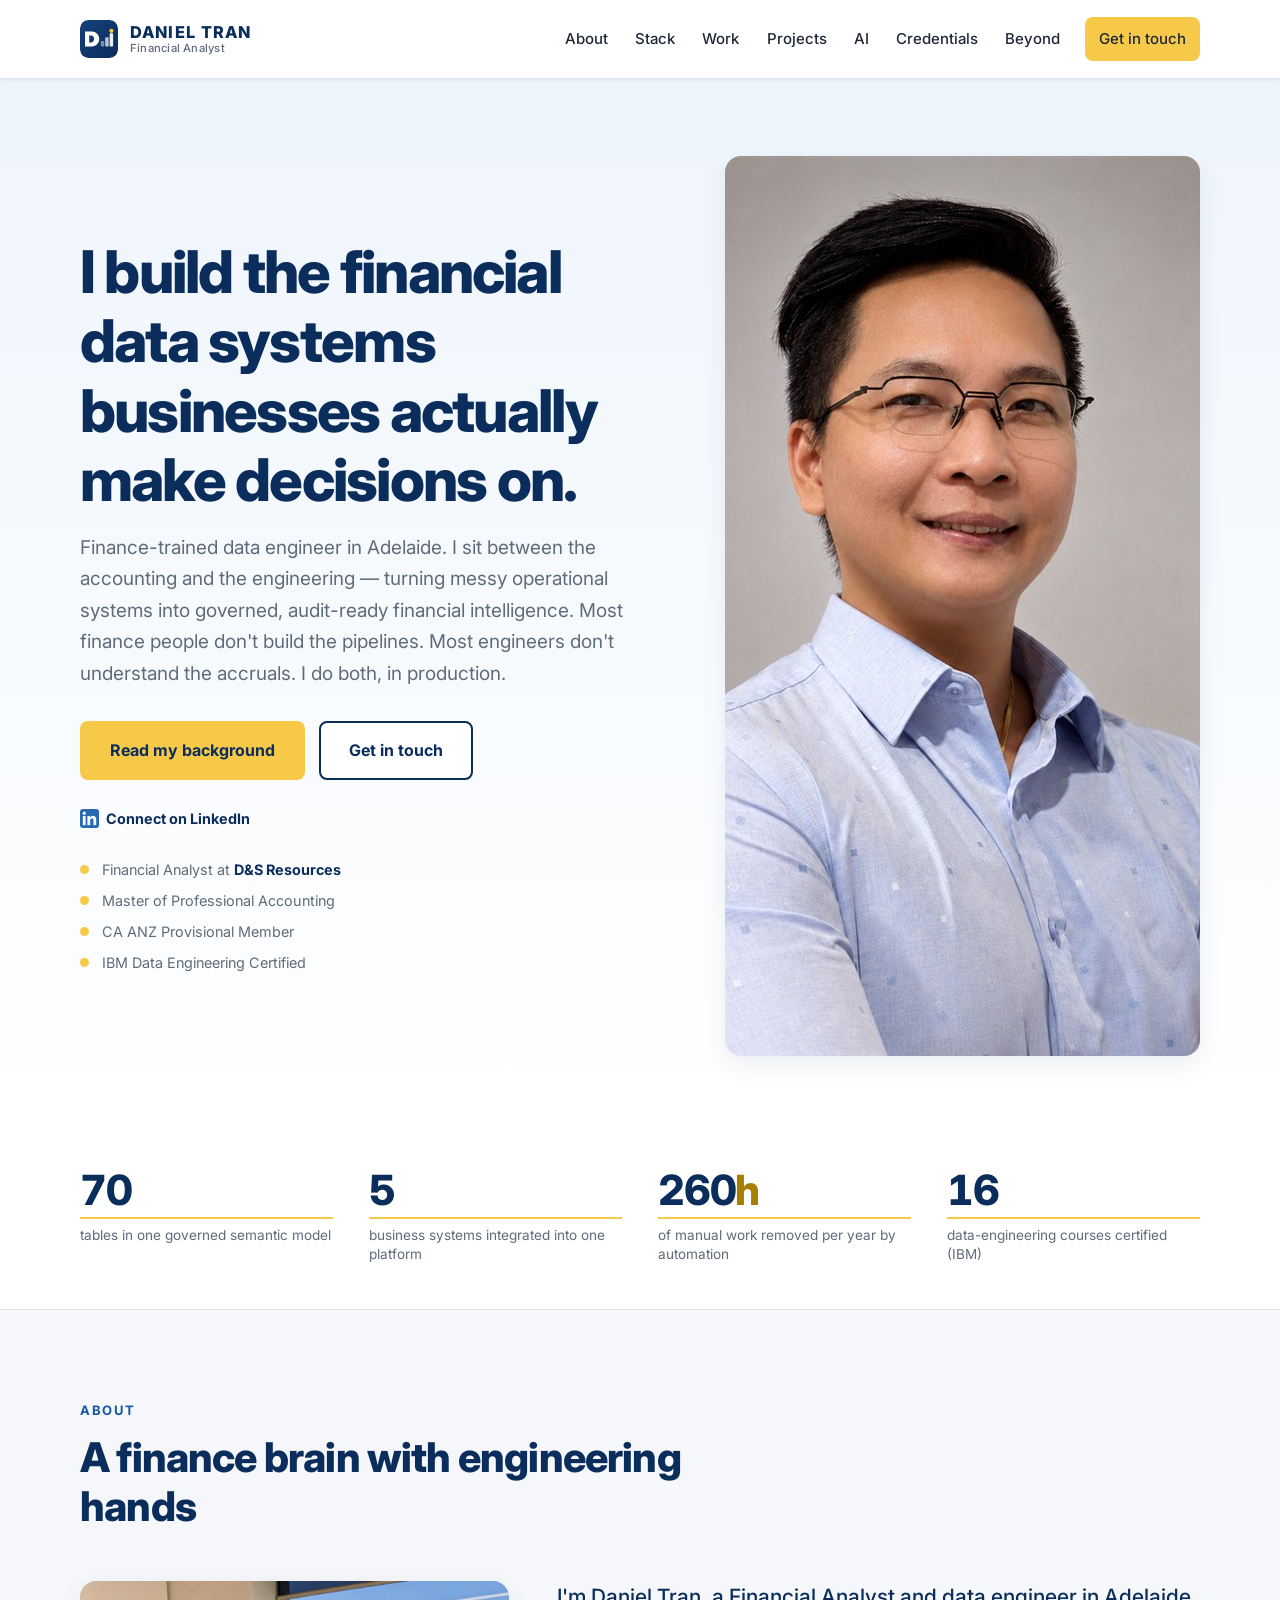
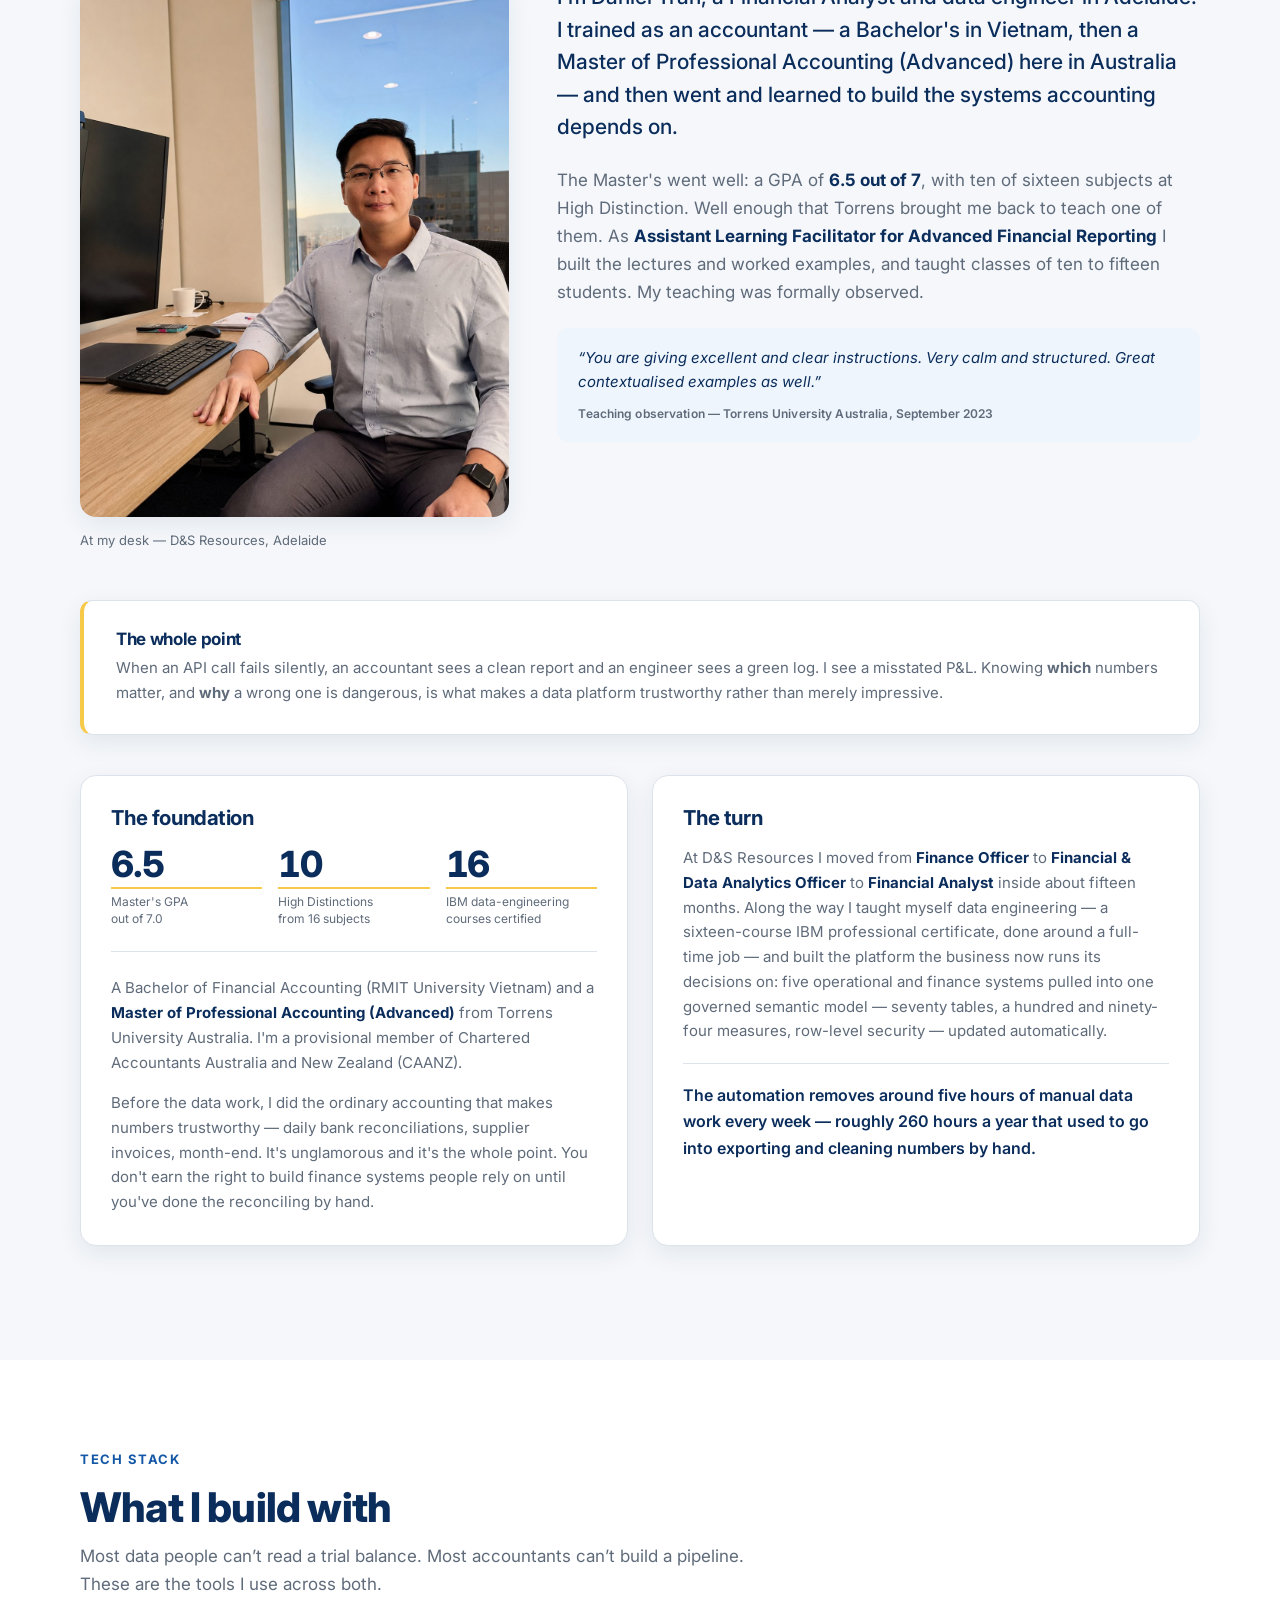
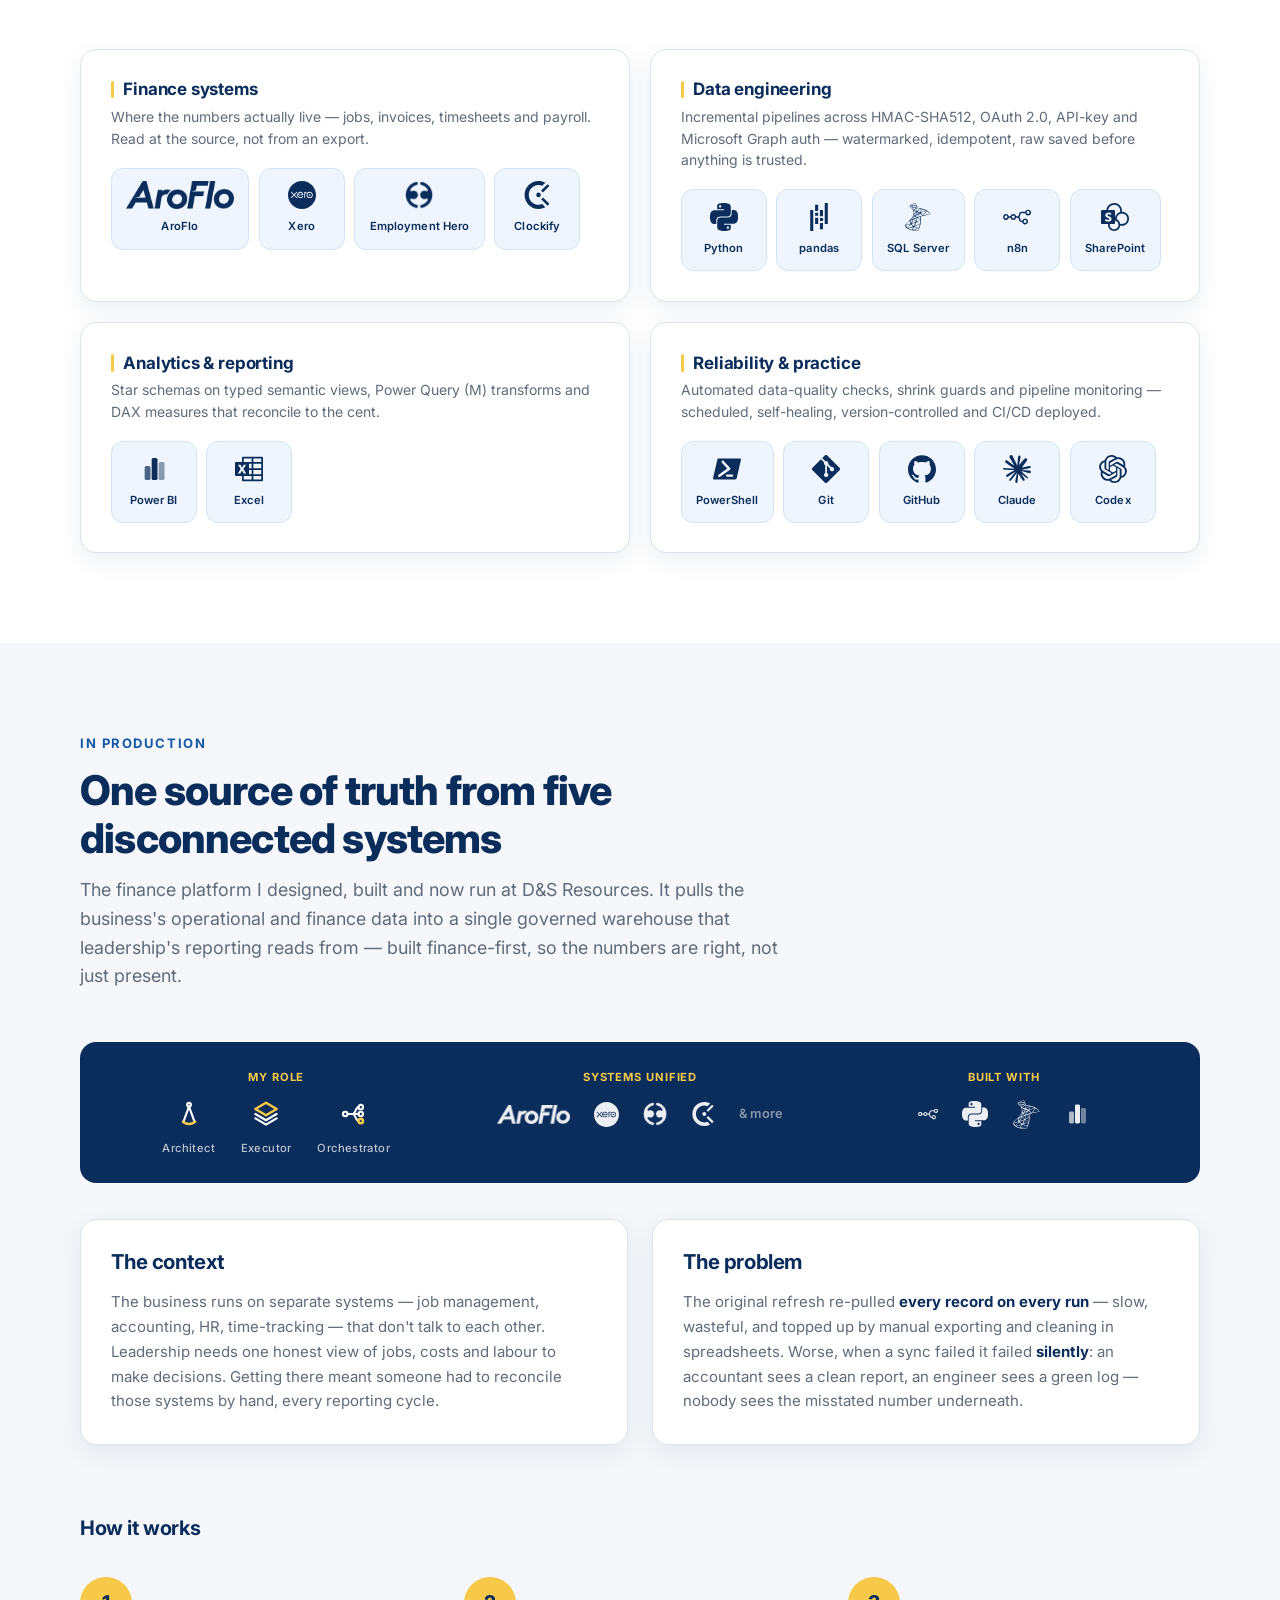
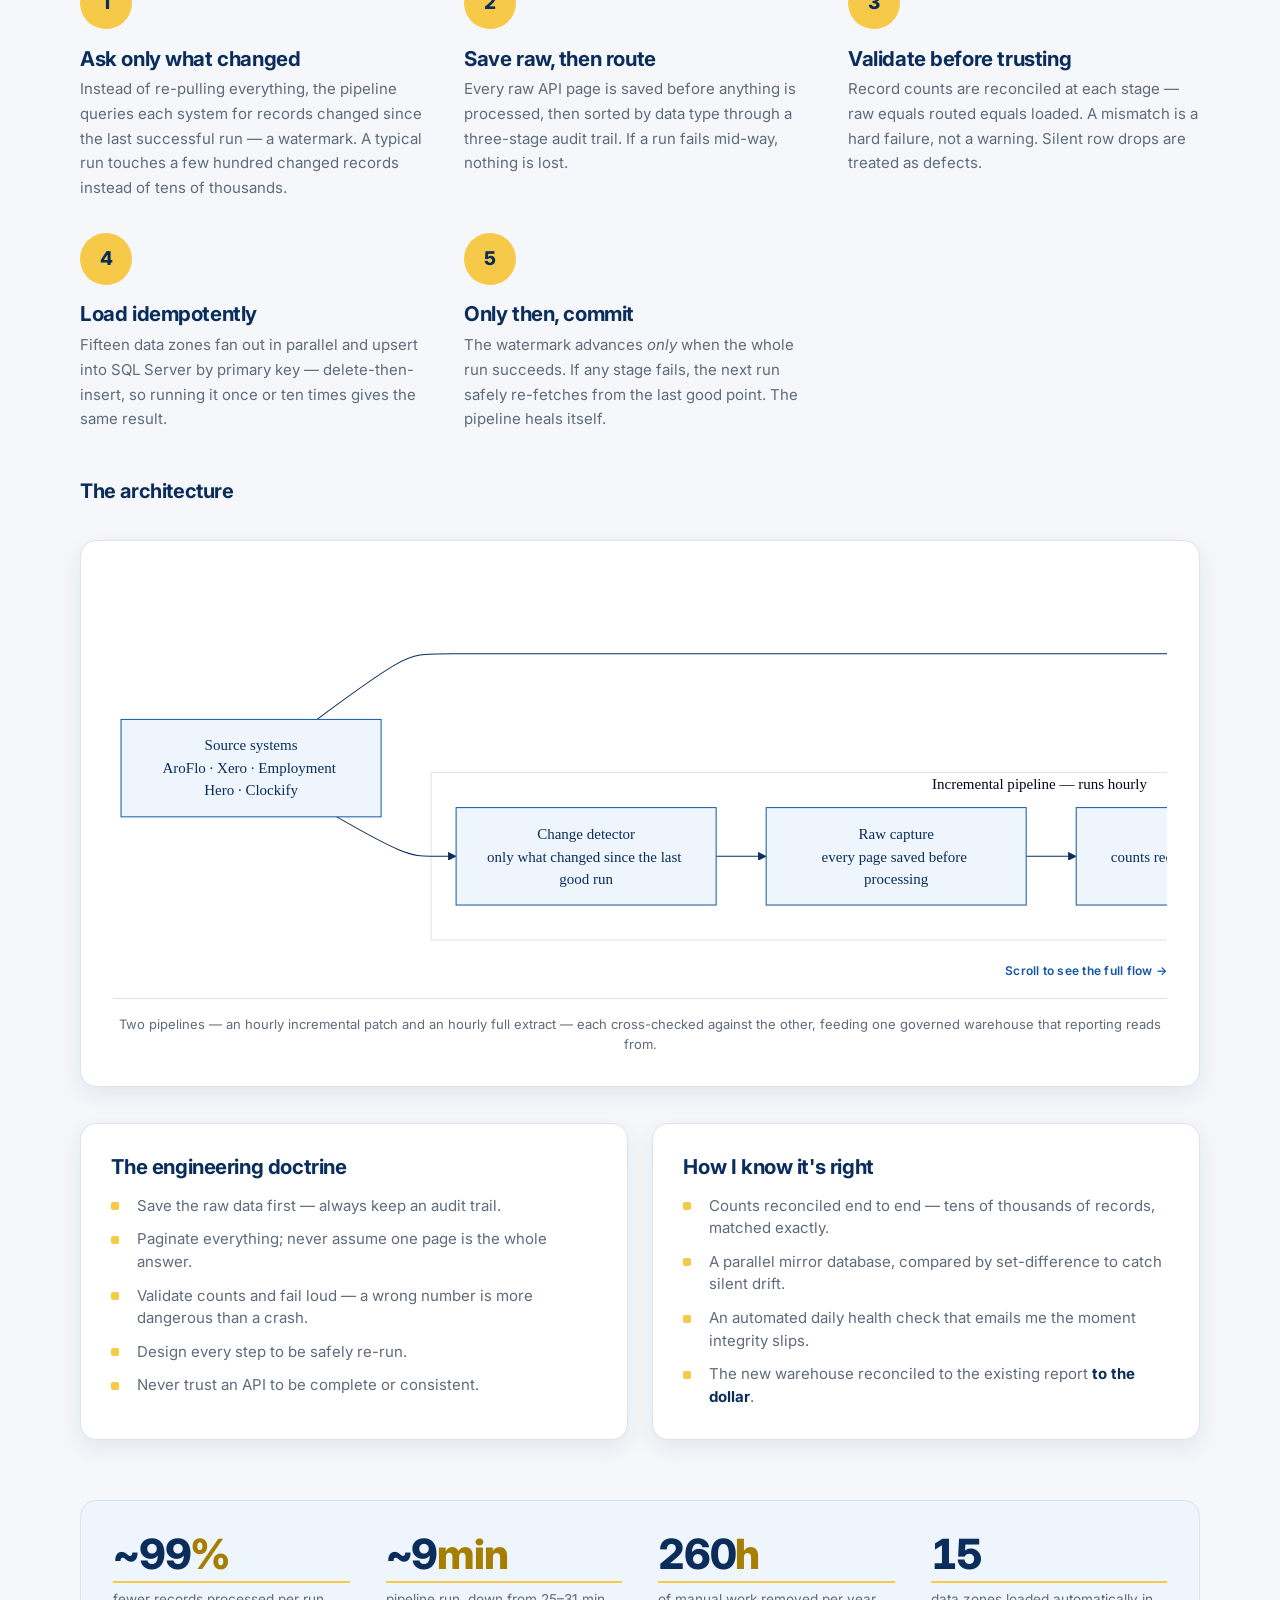
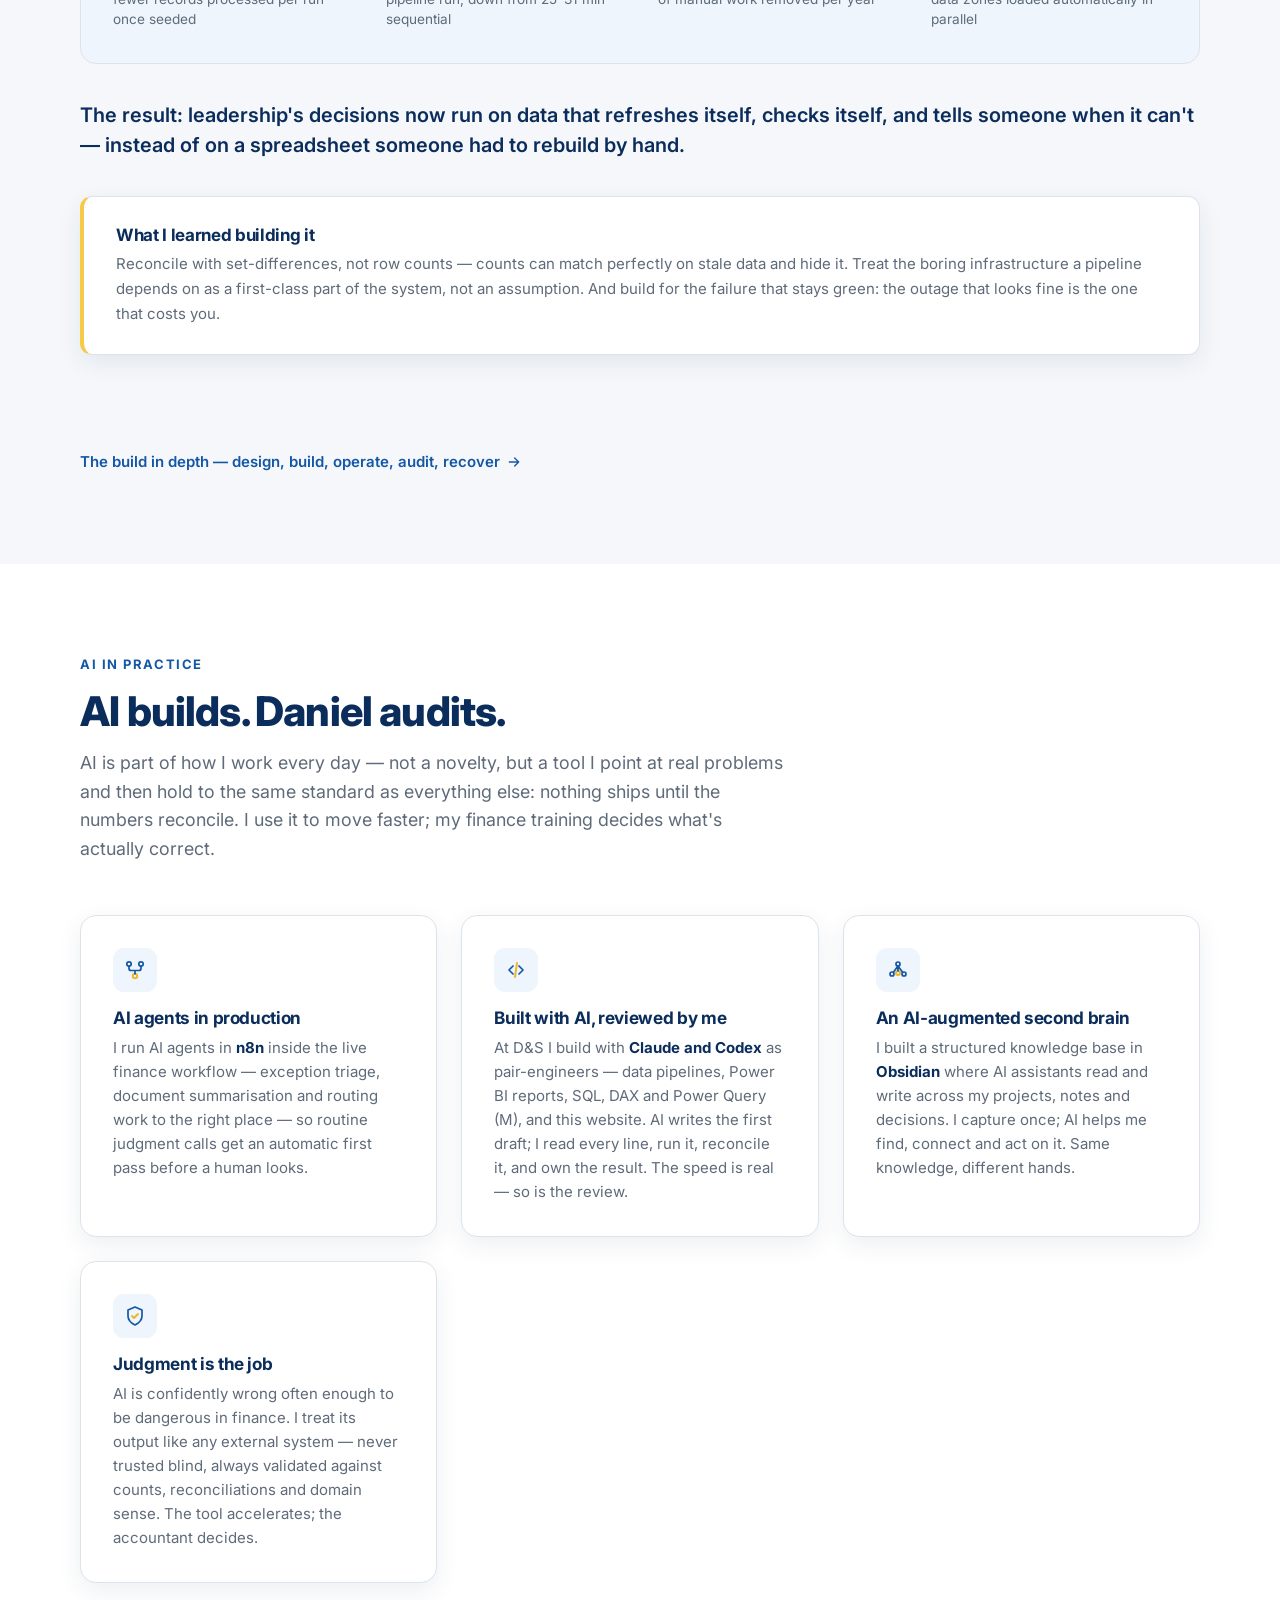
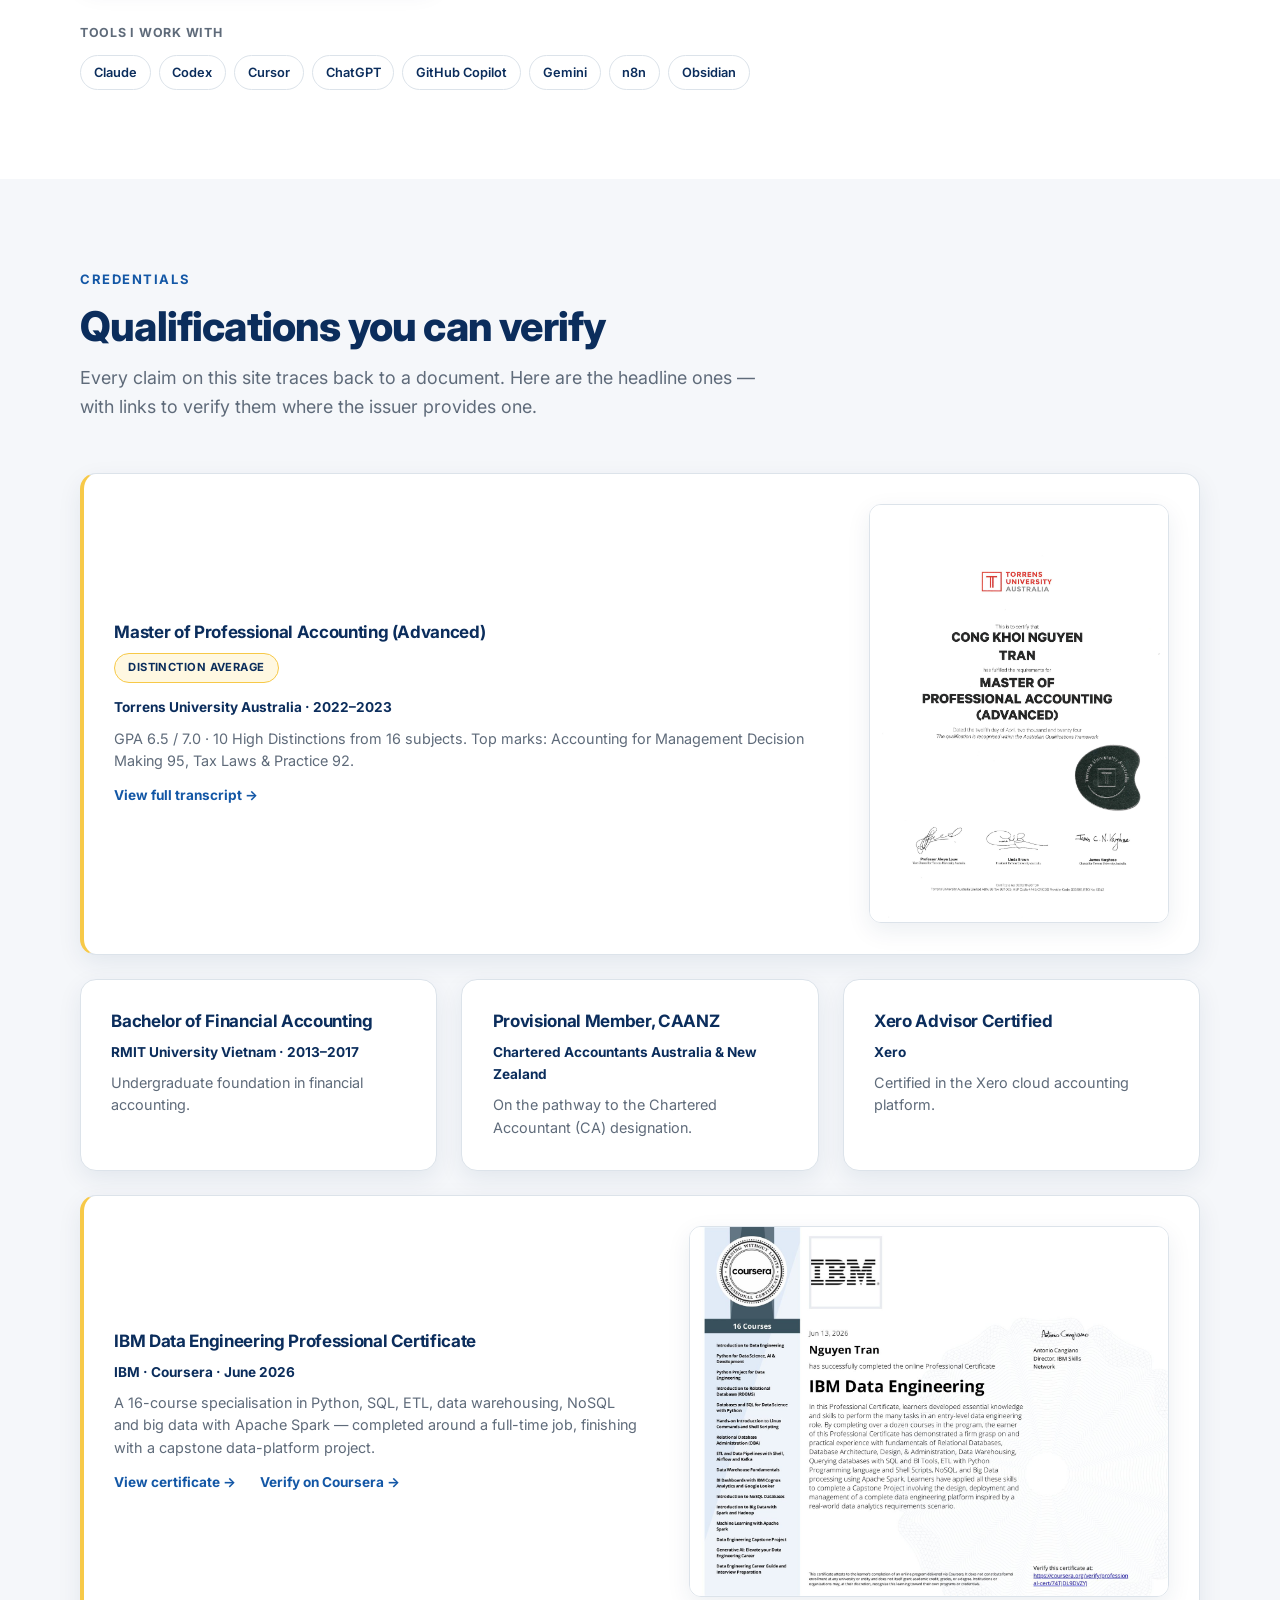
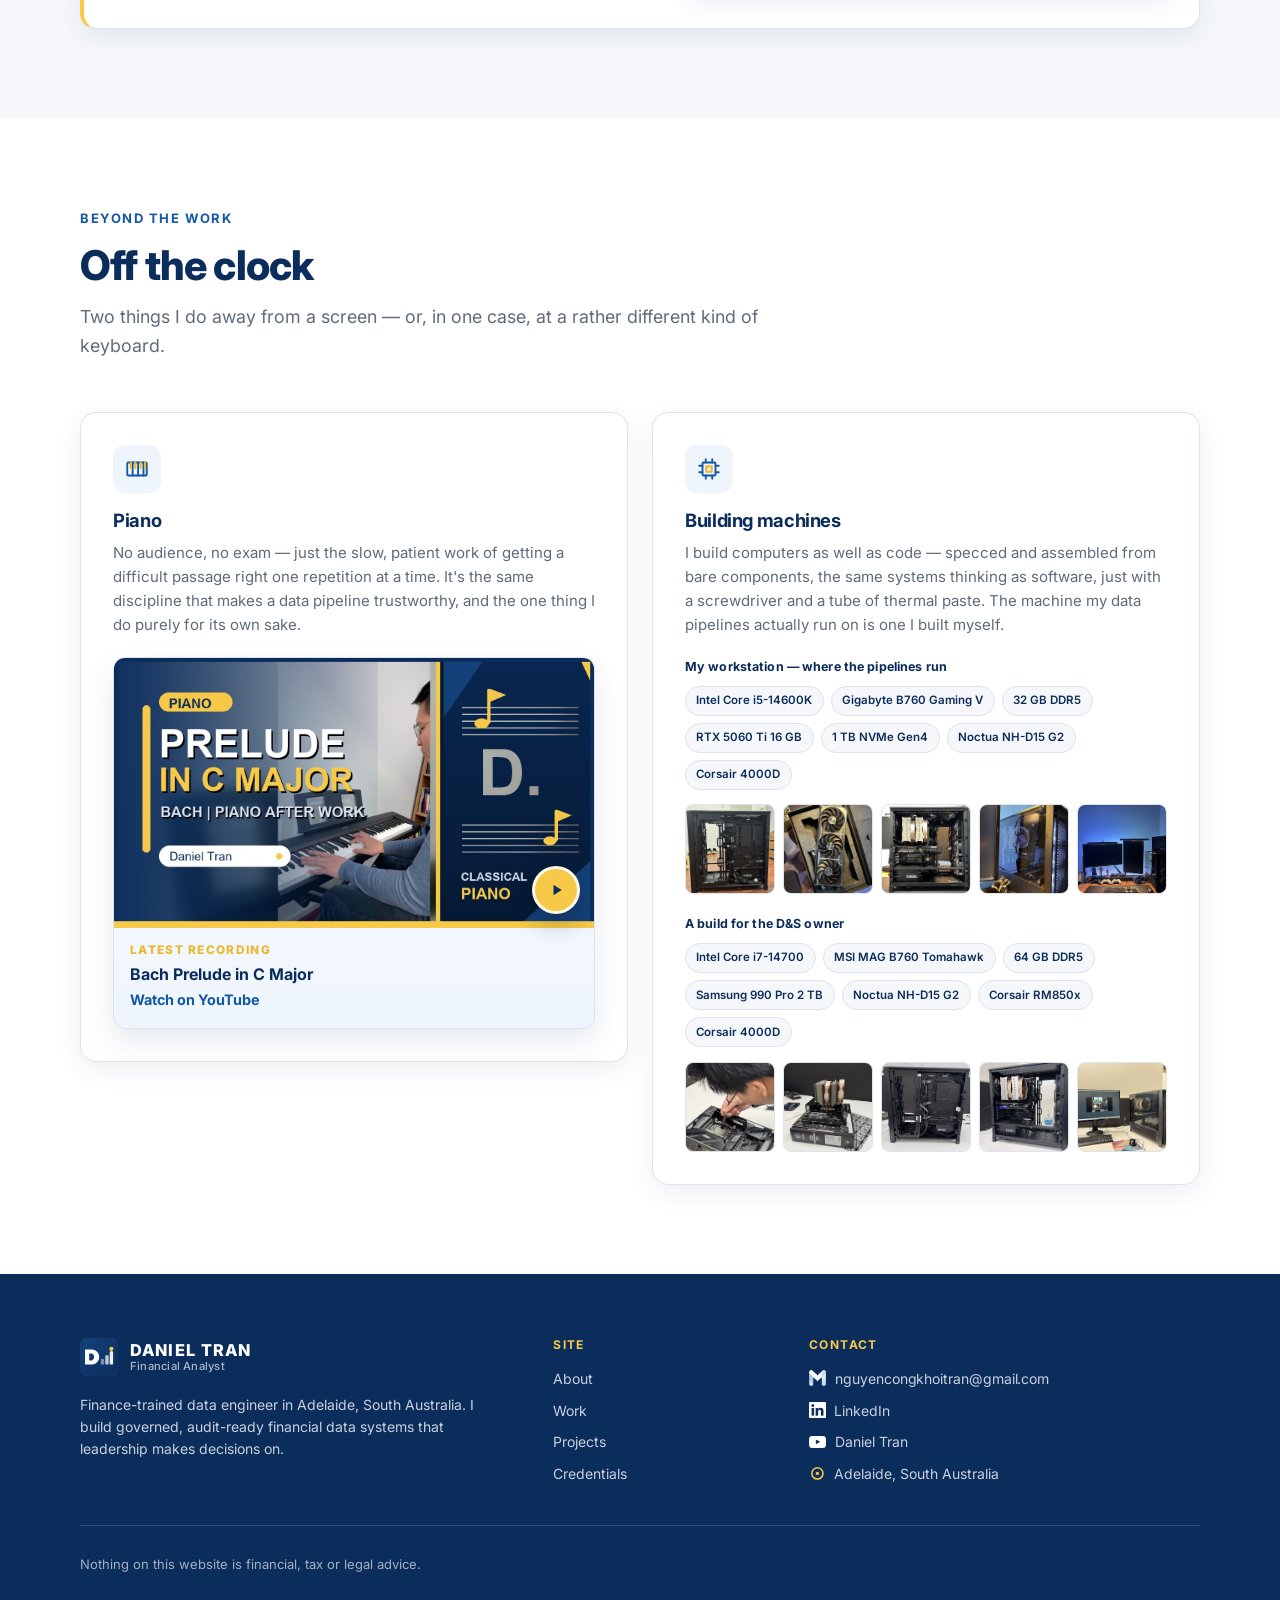
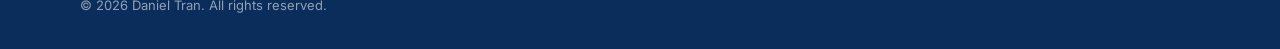
==== commit 53b1978a: "Retire 'case study' from link labels: 'The build in depth' The old label named the format, not the v" ====
--- a/index.html
+++ b/index.html
@@ -553,7 +553,7 @@
           <!-- Path to the full lifecycle case study — this section is the
                summary; the projects page carries the whole story. -->
           <a class="link-more" href="projects/aroflo-data-platform.html">
-            Read the full case study — design, build, operate, audit, recover
+            The build in depth — design, build, operate, audit, recover
             <svg viewBox="0 0 24 24" aria-hidden="true" focusable="false"><path d="M5 12h14M13 6l6 6-6 6" /></svg>
           </a>
         </div>
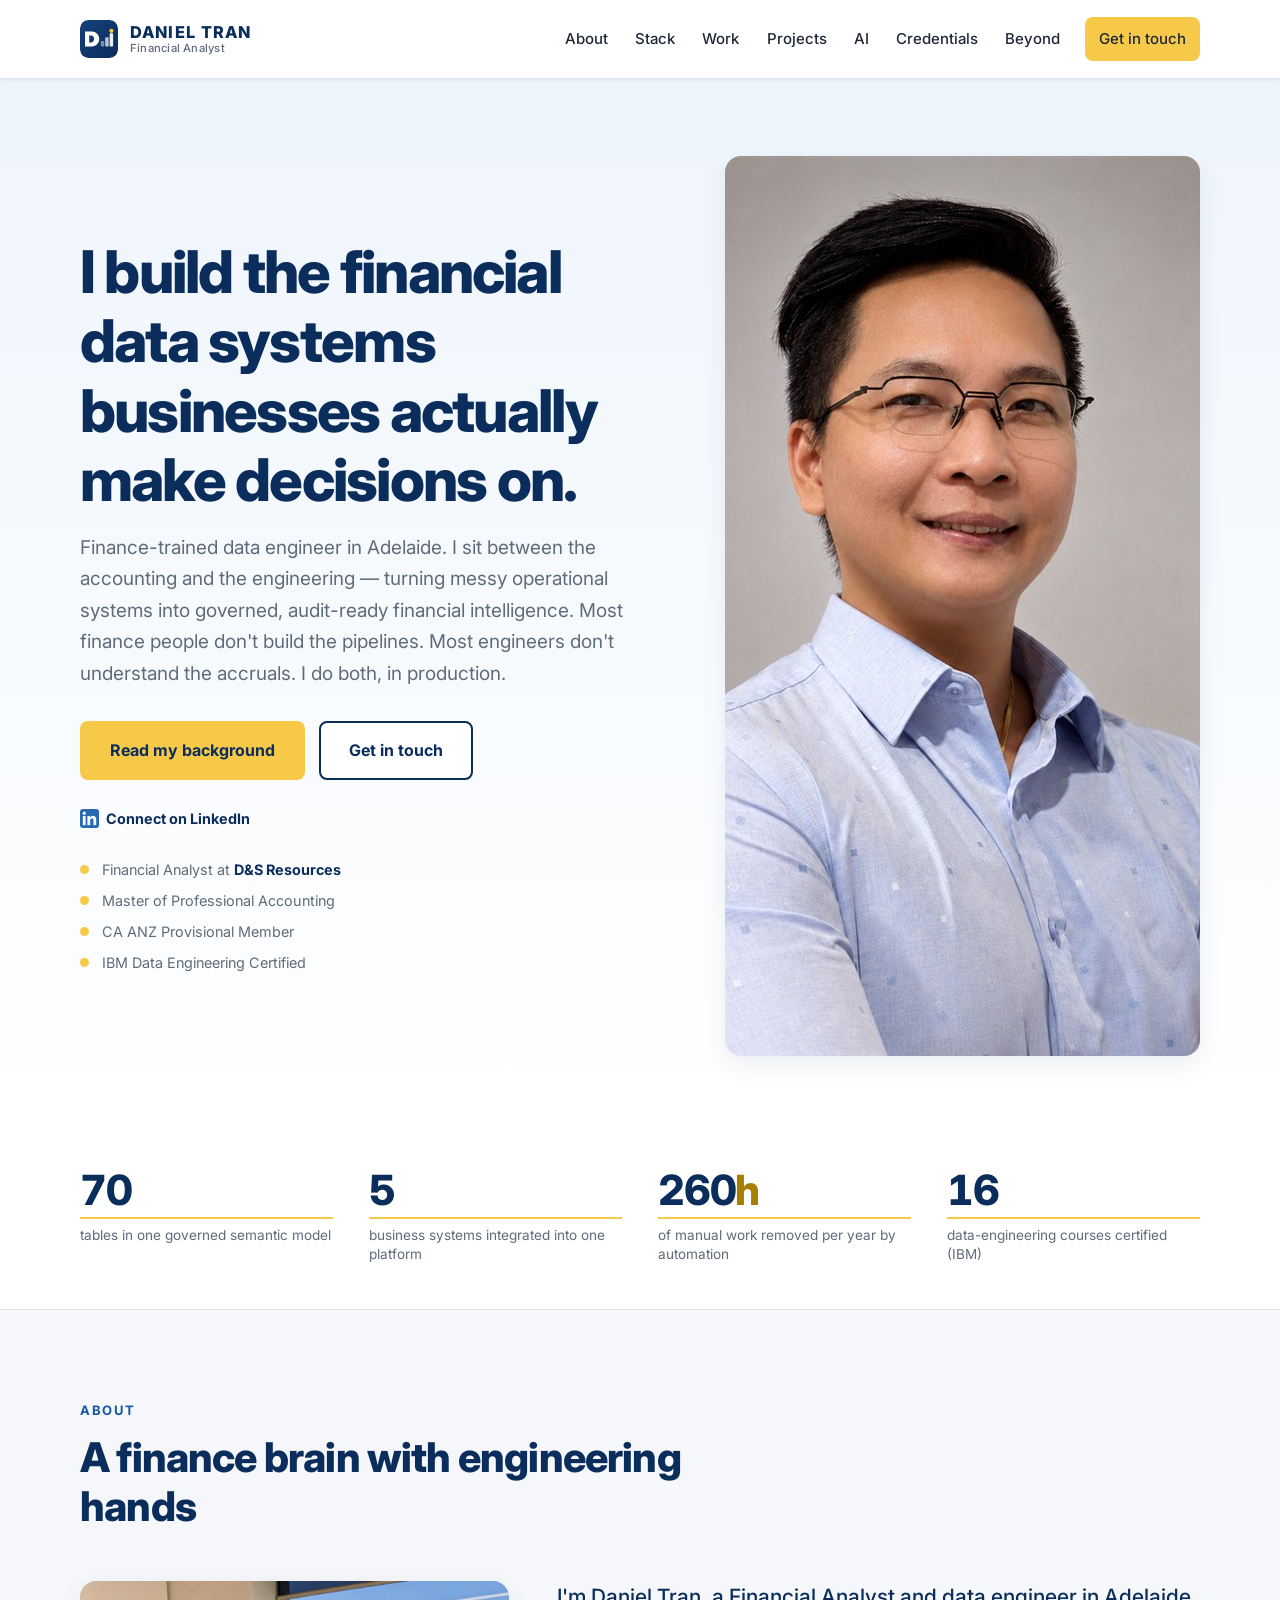
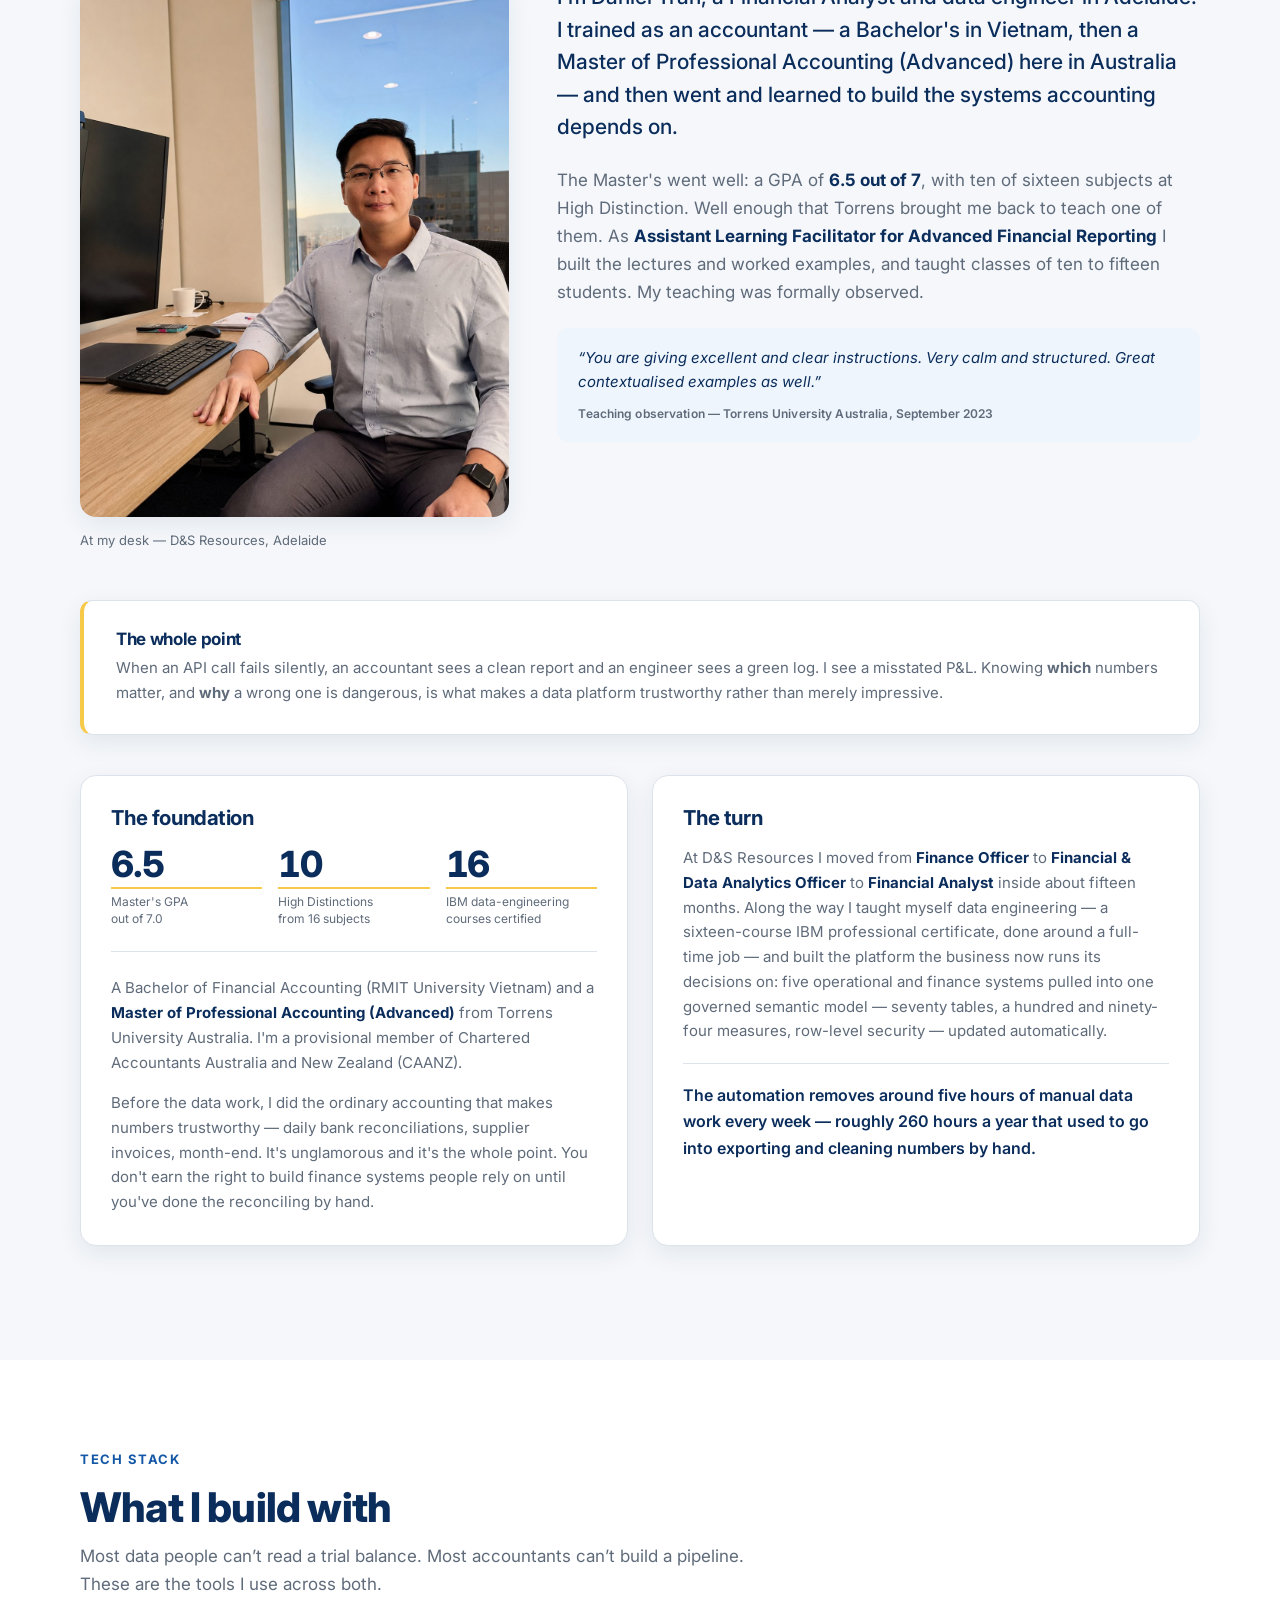
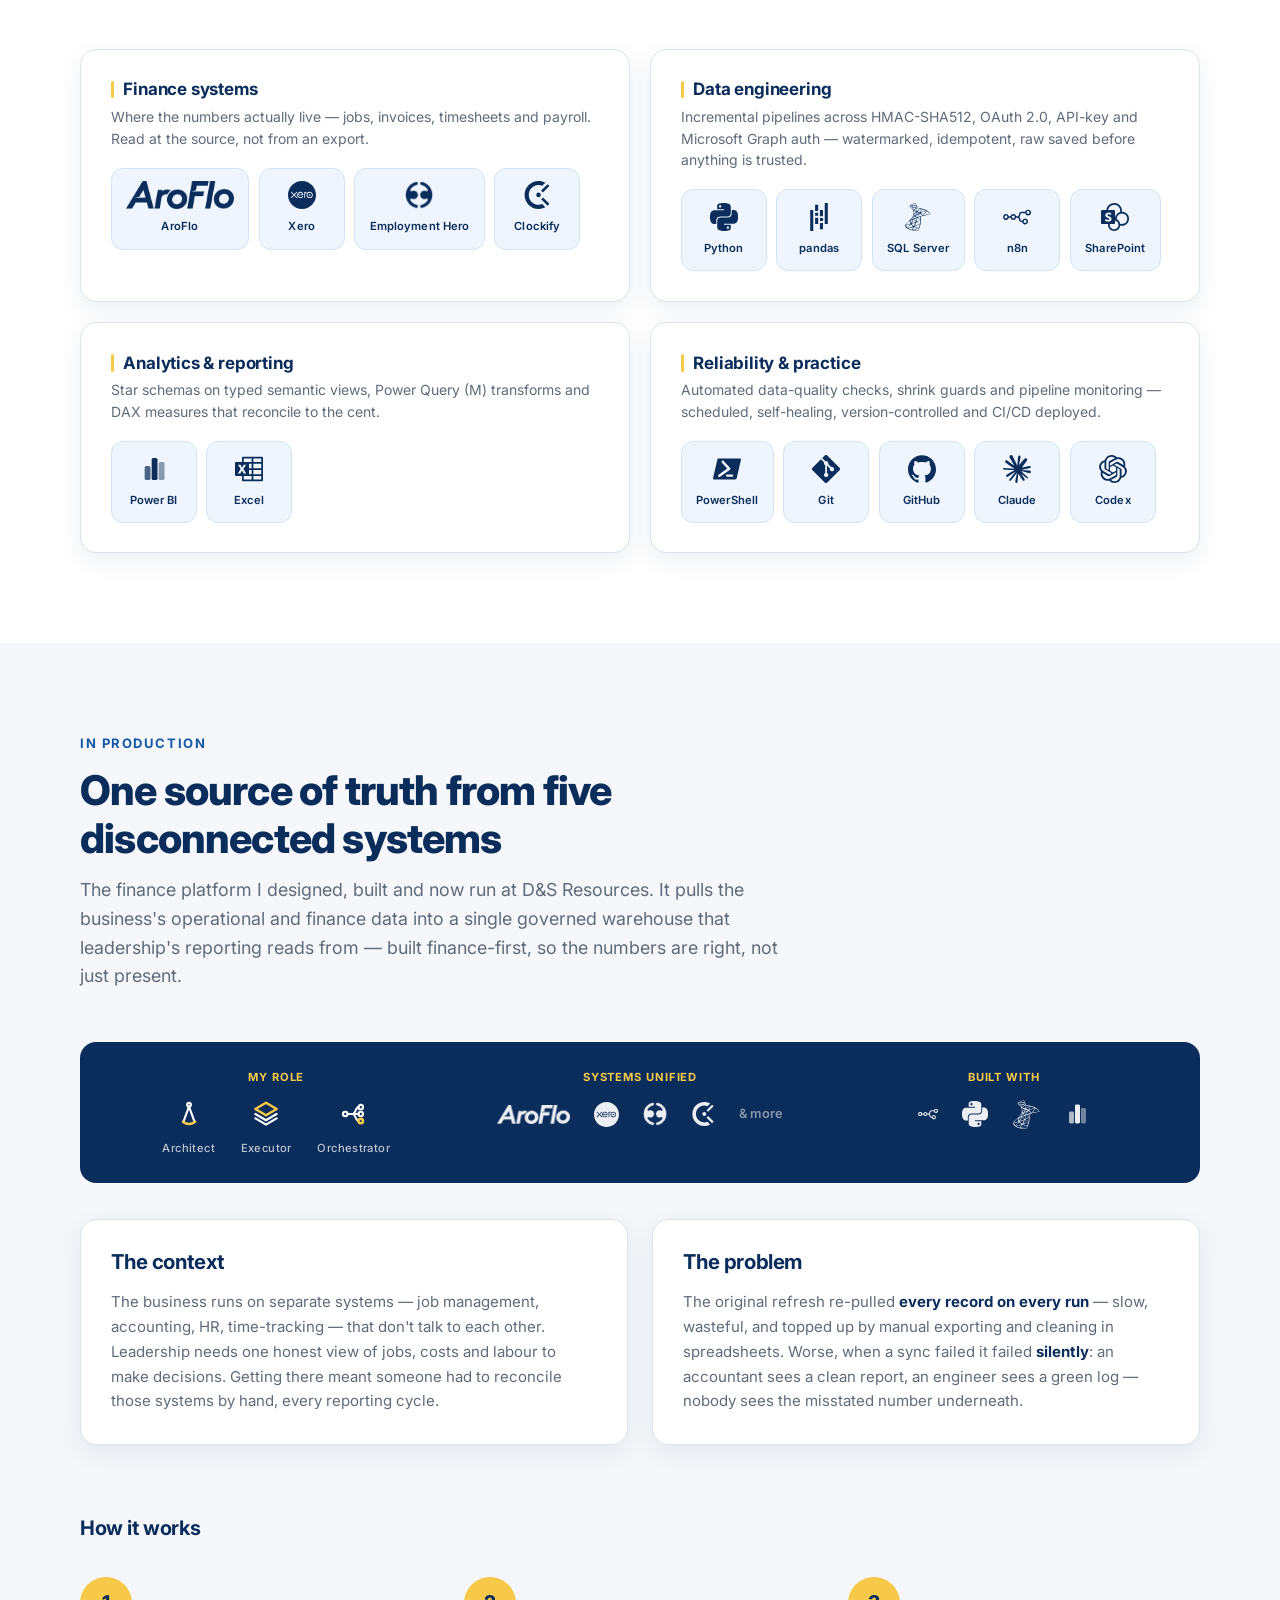
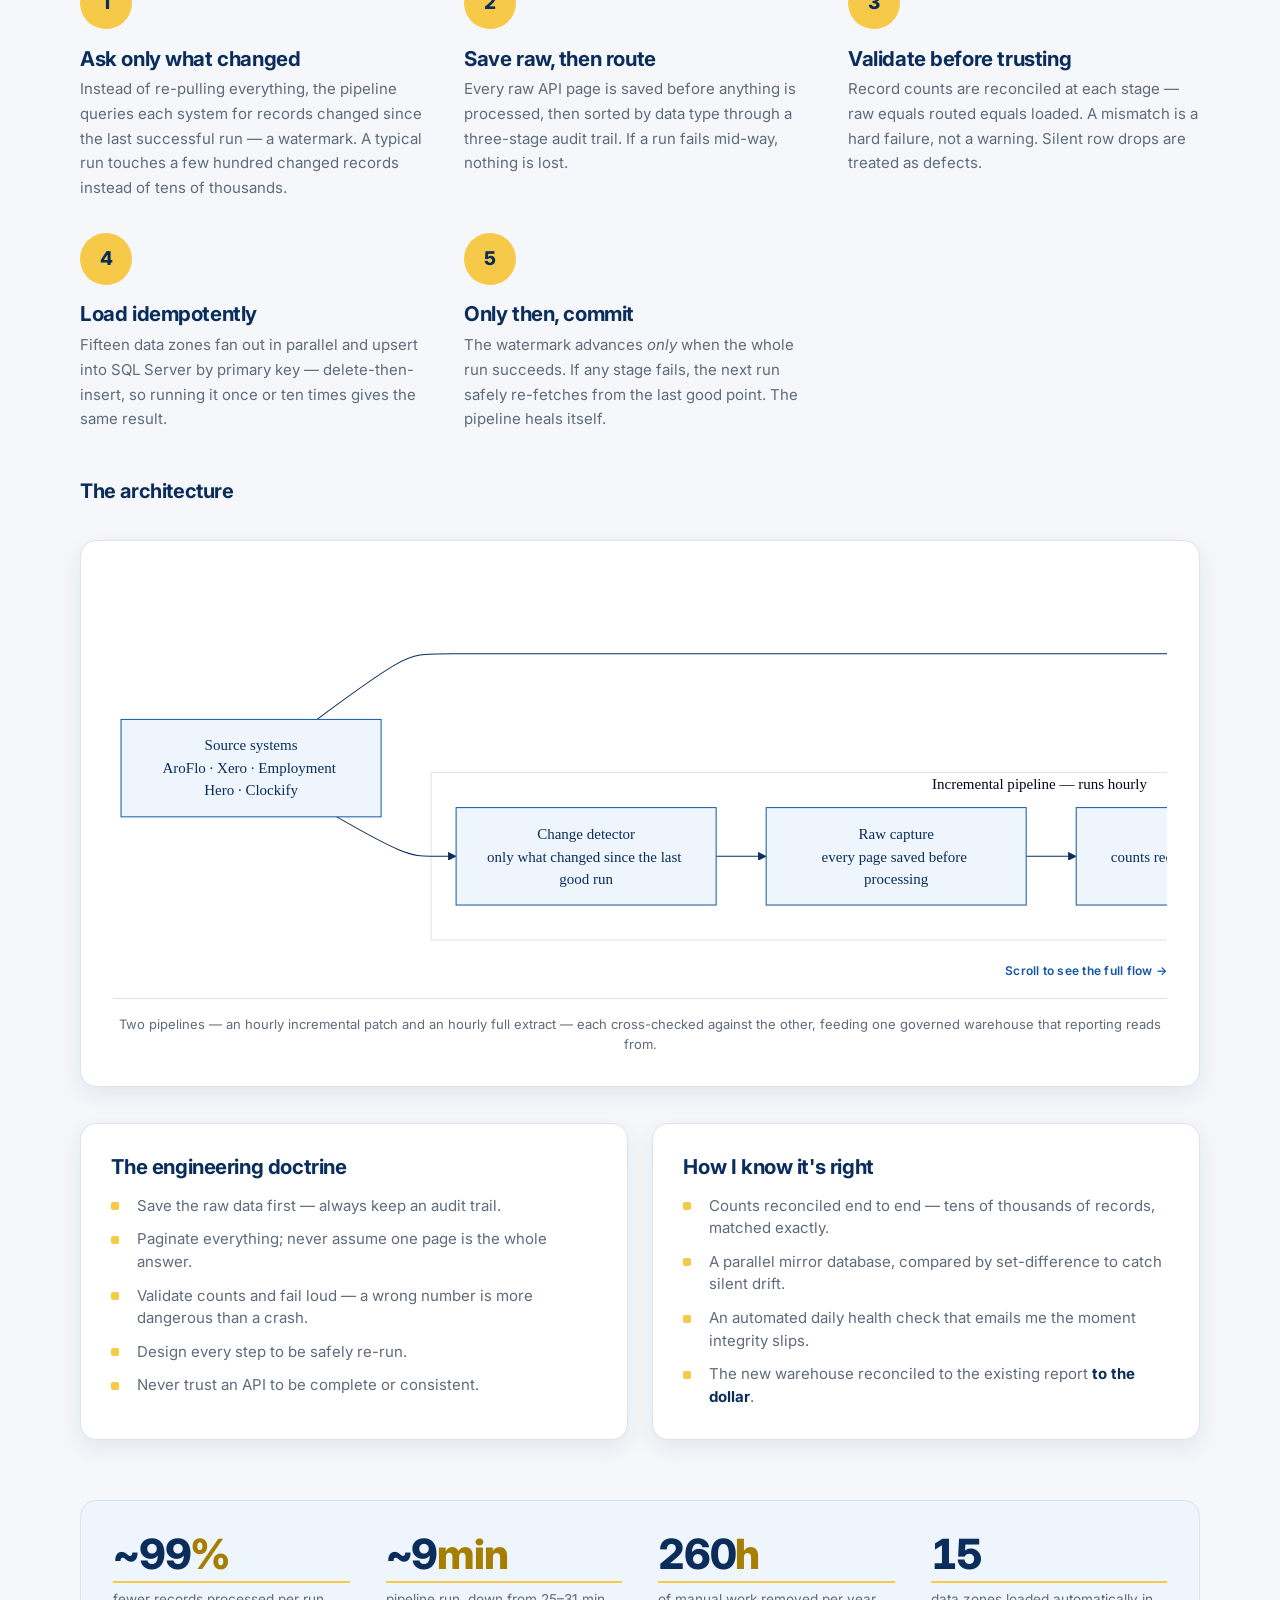
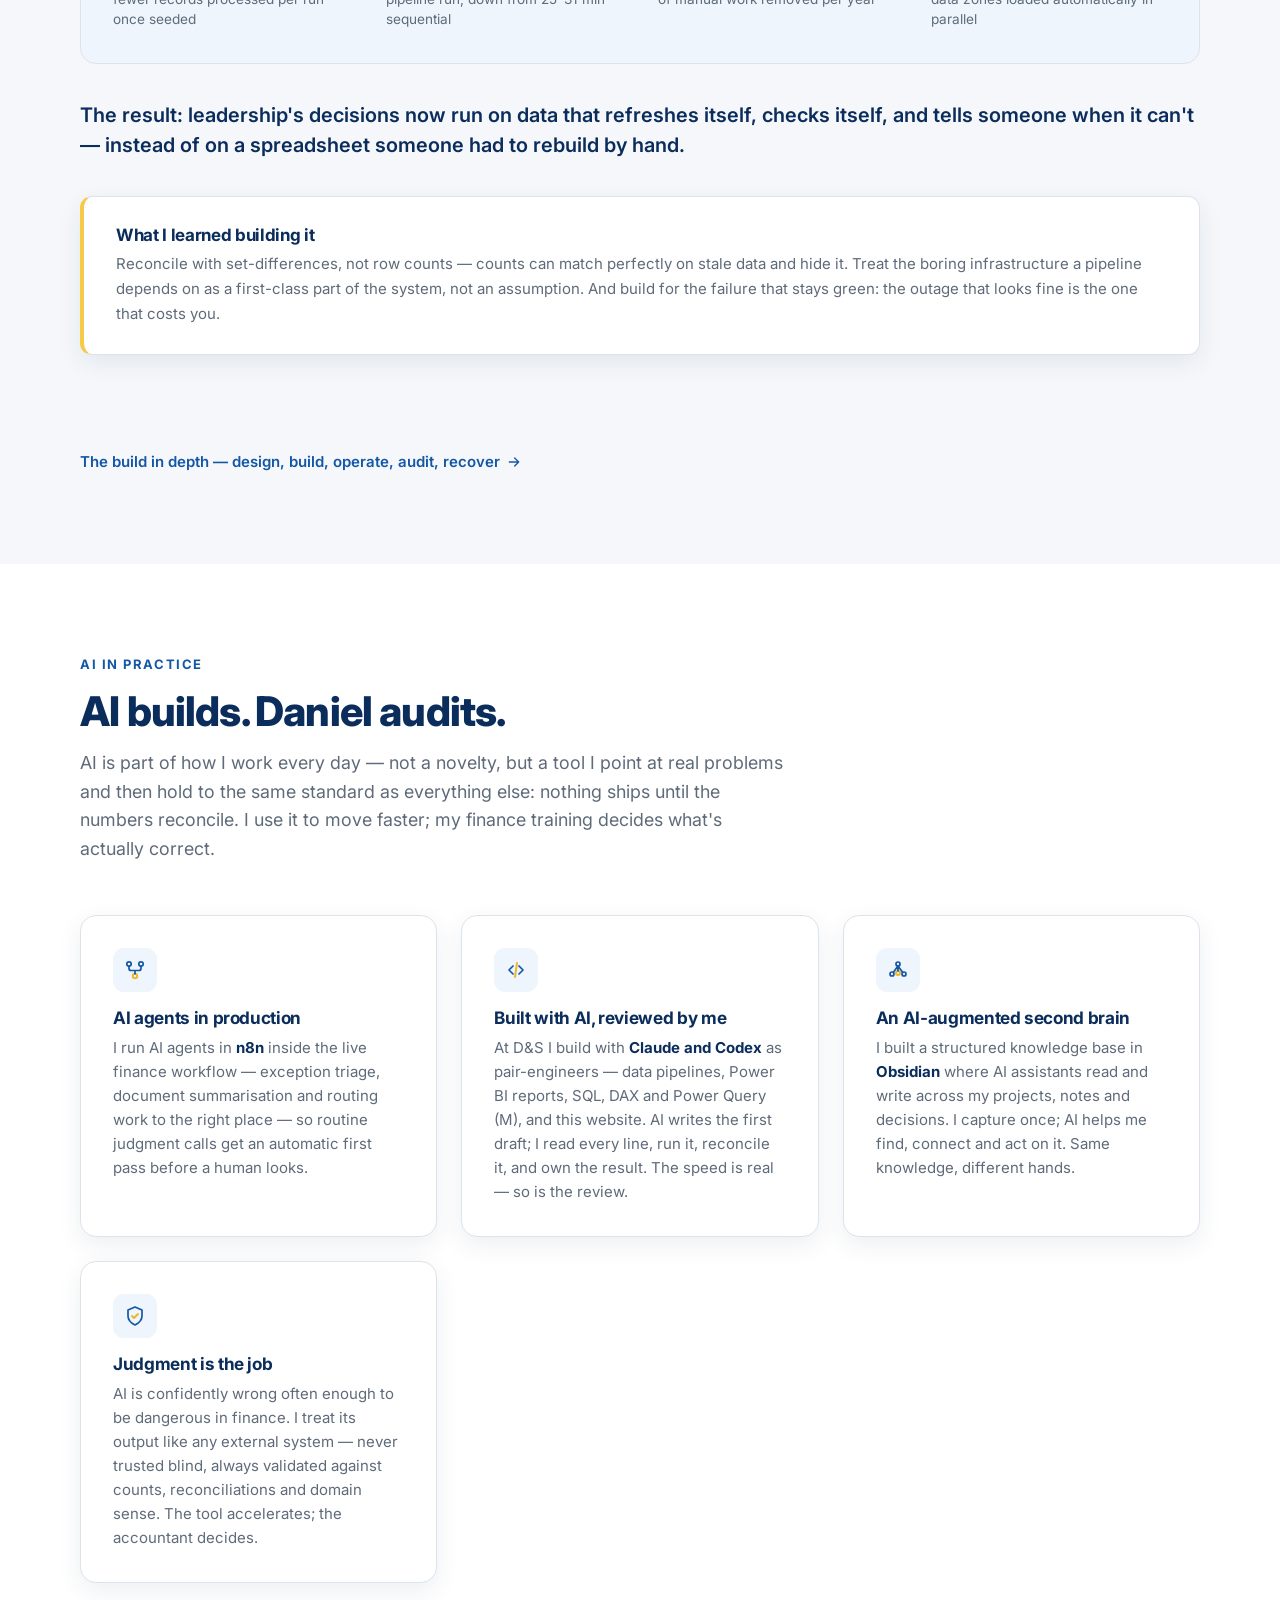
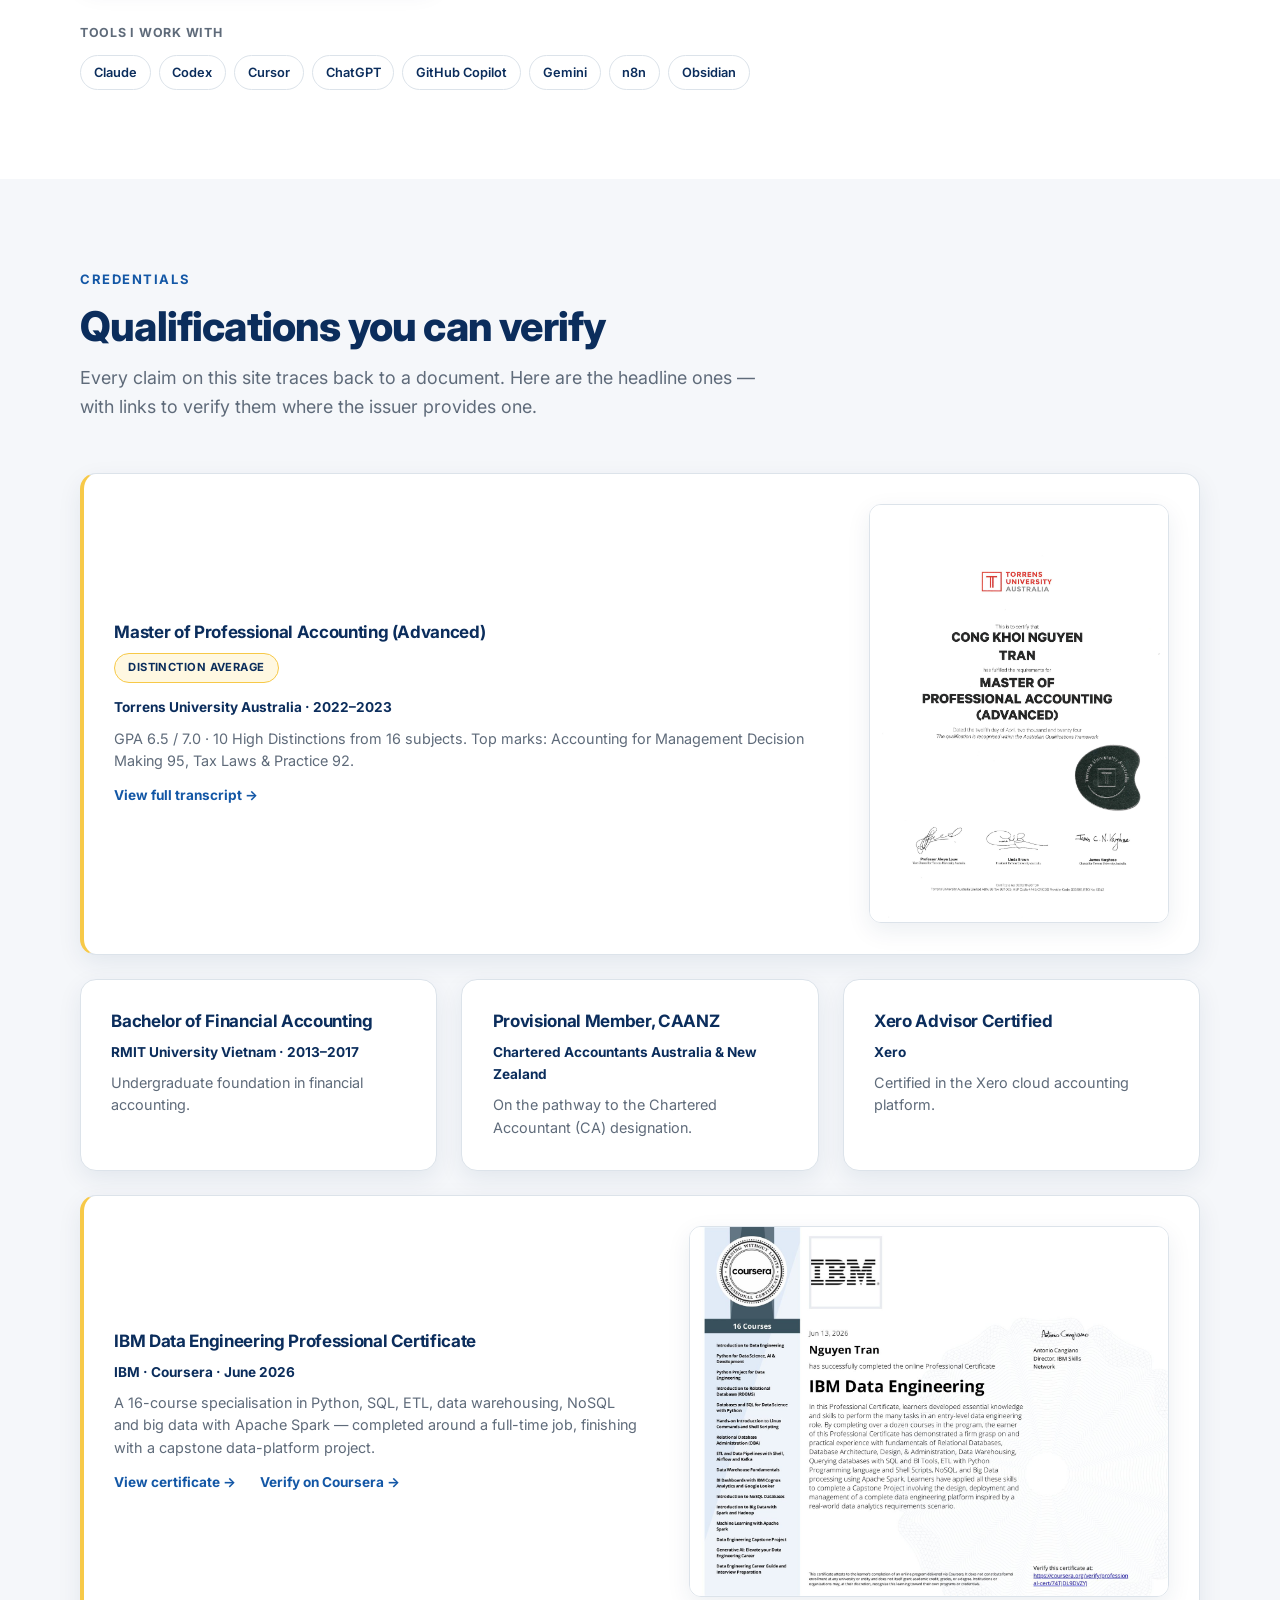
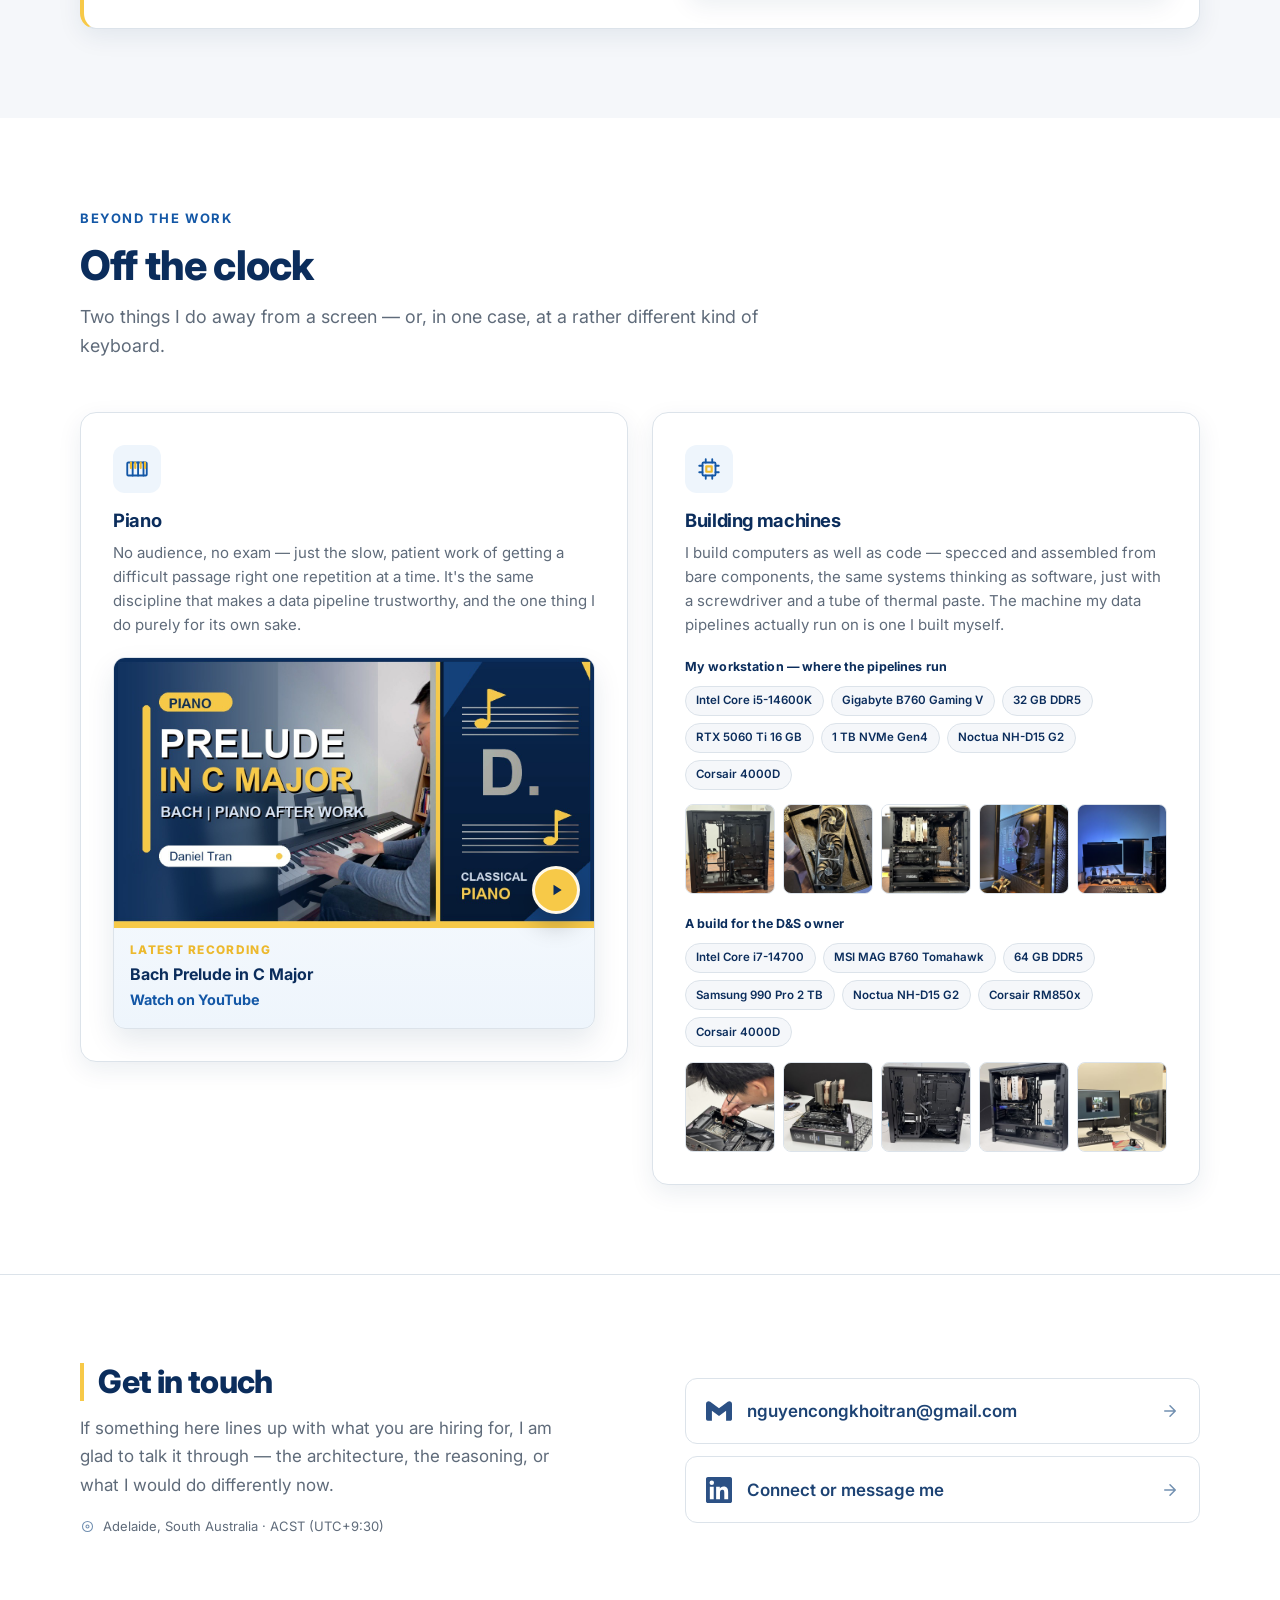
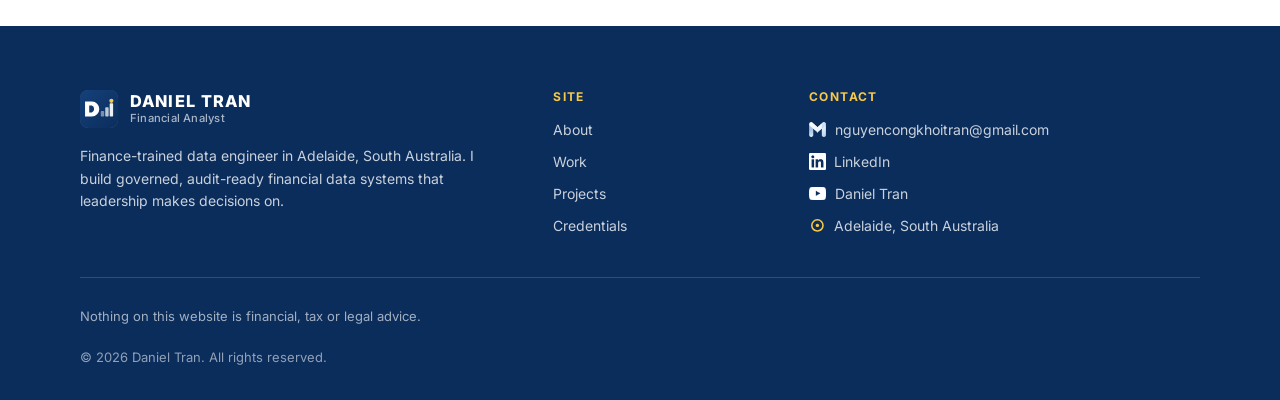
==== commit a1de5a46: "Add a real contact section; retire the mailto-only CTAs Every contact touchpoint on the site was a b" ====
--- a/index.html
+++ b/index.html
@@ -39,7 +39,7 @@
   <link rel="preconnect" href="https://fonts.googleapis.com" />
   <link rel="preconnect" href="https://fonts.gstatic.com" crossorigin />
   <link href="https://fonts.googleapis.com/css2?family=Inter:wght@400;500;600;700;800&display=swap" rel="stylesheet" />
-  <link rel="stylesheet" href="assets/css/portfolio.css?v=18" />
+  <link rel="stylesheet" href="assets/css/portfolio.css?v=26" />
 
   <!-- Structured data: helps Google understand who this is -->
   <script type="application/ld+json">
@@ -84,7 +84,7 @@
           <li><a href="#ai">AI</a></li>
           <li><a href="#credentials">Credentials</a></li>
           <li><a href="#beyond">Beyond</a></li>
-          <li class="nav-cta-item"><a class="btn btn-yellow btn-sm" href="mailto:nguyencongkhoitran@gmail.com">Get in touch</a></li>
+          <li class="nav-cta-item"><a class="btn btn-yellow btn-sm" href="#contact">Get in touch</a></li>
         </ul>
       </nav>
 
@@ -111,7 +111,7 @@
 
           <div class="hero-btns">
             <a class="btn btn-yellow" href="#about">Read my background</a>
-            <a class="btn btn-outline" href="mailto:nguyencongkhoitran@gmail.com">Get in touch</a>
+            <a class="btn btn-outline" href="#contact">Get in touch</a>
           </div>
 
           <!-- CV download hidden for now (kept, not deleted — re-enable when wanted):
@@ -828,6 +828,52 @@
         </div>
       </div>
     </section>
+    <!-- ============ CONTACT ============ -->
+    <!-- Rendered on EVERY page from this one partial (build.py inserts it before
+         main-close). The lead sentence is per-page via If something here lines up with what you are hiring for, I am glad to talk it through — the architecture, the reasoning, or what I would do differently now. so a case
+         page can name its own detail without the section design ever drifting. -->
+    <section class="contact" id="contact">
+      <div class="wrap">
+        <div class="contact-inner">
+
+          <div class="contact-intro">
+            <h2 class="contact-title">Get in touch</h2>
+            <p class="contact-lead">If something here lines up with what you are hiring for, I am glad to talk it through — the architecture, the reasoning, or what I would do differently now.</p>
+            <p class="contact-place">
+              <svg class="contact-place-ic" viewBox="0 0 24 24" aria-hidden="true" focusable="false">
+                <circle cx="12" cy="12" r="8" />
+                <circle cx="12" cy="12" r="2.4" />
+              </svg>
+              <span>Adelaide, South Australia &middot; ACST (UTC+9:30)</span>
+            </p>
+          </div>
+
+          <div class="contact-methods">
+            <a class="contact-card" href="mailto:nguyencongkhoitran@gmail.com">
+              <svg class="contact-card-ic" viewBox="0 0 24 24" aria-hidden="true" focusable="false">
+                <path fill="#2c5185" d="M24 5.457v13.909c0 .904-.732 1.636-1.636 1.636h-3.819V11.73L12 16.64l-6.545-4.91v9.273H1.636A1.636 1.636 0 0 1 0 19.366V5.457c0-2.023 2.309-3.178 3.927-1.964L5.455 4.64 12 9.548l6.545-4.91 1.528-1.145C21.69 2.28 24 3.434 24 5.457z"/>
+              </svg>
+              <span class="contact-card-val">nguyencongkhoitran@gmail.com</span>
+              <svg class="contact-card-go" viewBox="0 0 24 24" aria-hidden="true" focusable="false">
+                <path d="M5 12h13M12 5l7 7-7 7" />
+              </svg>
+            </a>
+
+            <a class="contact-card" href="https://www.linkedin.com/in/nguyen-daniel-tran-accounting/" target="_blank" rel="noopener noreferrer">
+              <svg class="contact-card-ic" viewBox="0 0 24 24" aria-hidden="true" focusable="false">
+                <path fill="#2c5185" d="M20.447 20.452h-3.554v-5.569c0-1.328-.027-3.037-1.852-3.037-1.853 0-2.136 1.445-2.136 2.939v5.667H9.351V9h3.414v1.561h.046c.477-.9 1.637-1.85 3.37-1.85 3.601 0 4.267 2.37 4.267 5.455v6.286zM5.337 7.433a2.062 2.062 0 1 1 0-4.125 2.062 2.062 0 0 1 0 4.125zm1.782 13.019H3.555V9h3.564v11.452zM22.225 0H1.771C.792 0 0 .774 0 1.729v20.542C0 23.227.792 24 1.771 24h20.451C23.2 24 24 23.227 24 22.271V1.729C24 .774 23.2 0 22.222 0z"/>
+              </svg>
+              <span class="contact-card-val">Connect or message me</span>
+              <svg class="contact-card-go" viewBox="0 0 24 24" aria-hidden="true" focusable="false">
+                <path d="M5 12h13M12 5l7 7-7 7" />
+              </svg>
+            </a>
+          </div>
+
+        </div>
+      </div>
+    </section>
+
   </main>
 
   <!-- ============ FOOTER ============ -->
--- a/assets/css/portfolio.css
+++ b/assets/css/portfolio.css
@@ -465,6 +465,108 @@
 .cm-logos { display: flex; justify-content: center; align-items: center; flex-wrap: wrap; gap: clamp(1rem, 2.2vw, 1.5rem); min-height: 30px; }
 .cm-logo { width: auto; display: block; filter: brightness(0) invert(1); opacity: .92; }
 .cm-more { font-size: .8rem; font-weight: 600; color: rgba(255, 255, 255, .5); }
+
+/* ============================================================
+   CONTACT — shared section, rendered on every page from
+   _partials/contact.html. Sits between the last content section
+   and the navy footer, so it is deliberately light: tinted band
+   above it, navy below it, this one breathes in between.
+   ============================================================ */
+.contact {
+  padding: clamp(3rem, 7vw, 5.5rem) 0;
+  background: var(--color-white);
+  border-top: 1px solid var(--color-border);
+}
+.contact-inner {
+  display: grid;
+  grid-template-columns: 1.05fr 1fr;
+  gap: clamp(1.75rem, 5vw, 4rem);
+  align-items: center;
+}
+/* No eyebrow label here on purpose: "Contact" above "Get in touch" said the
+   same thing twice. The heading, the top rule and the spacing mark the section. */
+.contact-title {
+  margin: 0;
+  padding-left: clamp(.7rem, 1.2vw, .9rem);
+  border-left: 4px solid var(--color-yellow);
+  font-size: clamp(1.5rem, 3vw, 2rem);
+}
+.contact-lead {
+  margin: .85rem 0 0;
+  color: var(--color-text-secondary);
+  max-width: 46ch;
+}
+.contact-place {
+  display: flex;
+  align-items: center;
+  gap: .5rem;
+  margin: 1.1rem 0 0;
+  font-size: .8125rem;
+  color: var(--color-text-secondary);
+}
+.contact-place-ic {
+  width: 15px; height: 15px; flex: none;
+  fill: none; stroke: var(--color-index); stroke-width: 1.7;
+}
+
+.contact-methods { display: grid; gap: .75rem; }
+.contact-card {
+  display: flex;
+  align-items: center;
+  gap: .95rem;
+  padding: 1.15rem 1.25rem;
+  background: var(--color-white);
+  border: 1px solid var(--color-border);
+  border-radius: 12px;
+  text-decoration: none;
+  transition: border-color .18s ease, box-shadow .18s ease, transform .18s ease;
+}
+.contact-card:hover,
+.contact-card:focus-visible {
+  border-color: var(--color-blue);
+  box-shadow: 0 6px 18px rgba(11, 45, 92, .09);
+  transform: translateY(-1px);
+}
+/* Inline SVG, not brand PNGs: recolouring a brand logo to navy destroys the
+   recognition that justified it. An envelope means "email" in any colour, so
+   it takes the site gradient (#14417a -> #0b2d5c, same as wordmark/favicon). */
+.contact-card-ic { width: 26px; height: 26px; flex: none; display: block; }
+/* No "EMAIL"/"LINKEDIN" label: the address and the mark already say it. */
+/* Softer than --color-navy, but it must stay DARKER than the icon (#2c5185).
+   Lighten past ~#254a7c and the text matches or falls behind the mark, which
+   is the flat hierarchy this section was fixed to avoid. */
+.contact-card-val {
+  font-weight: 600;
+  color: #1d4374;
+  overflow-wrap: anywhere;
+}
+.contact-card-go {
+  width: 18px; height: 18px; flex: none;
+  margin-left: auto;
+  fill: none; stroke: var(--color-index); stroke-width: 2;
+  stroke-linecap: round; stroke-linejoin: round;
+  transition: stroke .18s ease, transform .18s ease;
+}
+.contact-card:hover .contact-card-go,
+.contact-card:focus-visible .contact-card-go {
+  stroke: var(--color-blue);
+  transform: translateX(3px);
+}
+
+@media (max-width: 820px) {
+  .contact-inner { grid-template-columns: 1fr; gap: 1.75rem; }
+  .contact-lead { max-width: none; }
+}
+/* Single source system: logo leads, descriptor sits beneath it as a caption —
+   same shape as .cm-role (icon above label), so the three columns of the band
+   share one rhythm. Caption matched to .cm-role span, not .cm-more. */
+.cm-logos--stack { flex-direction: column; gap: .55rem; }
+.cm-logos--stack .cm-more {
+  font-size: .7rem;
+  font-weight: 500;
+  letter-spacing: .035em;
+  color: rgba(255, 255, 255, .72);
+}
 
 .case-sub { margin: clamp(.25rem, 1vw, .75rem) 0 0; font-size: 1.25rem; }
 
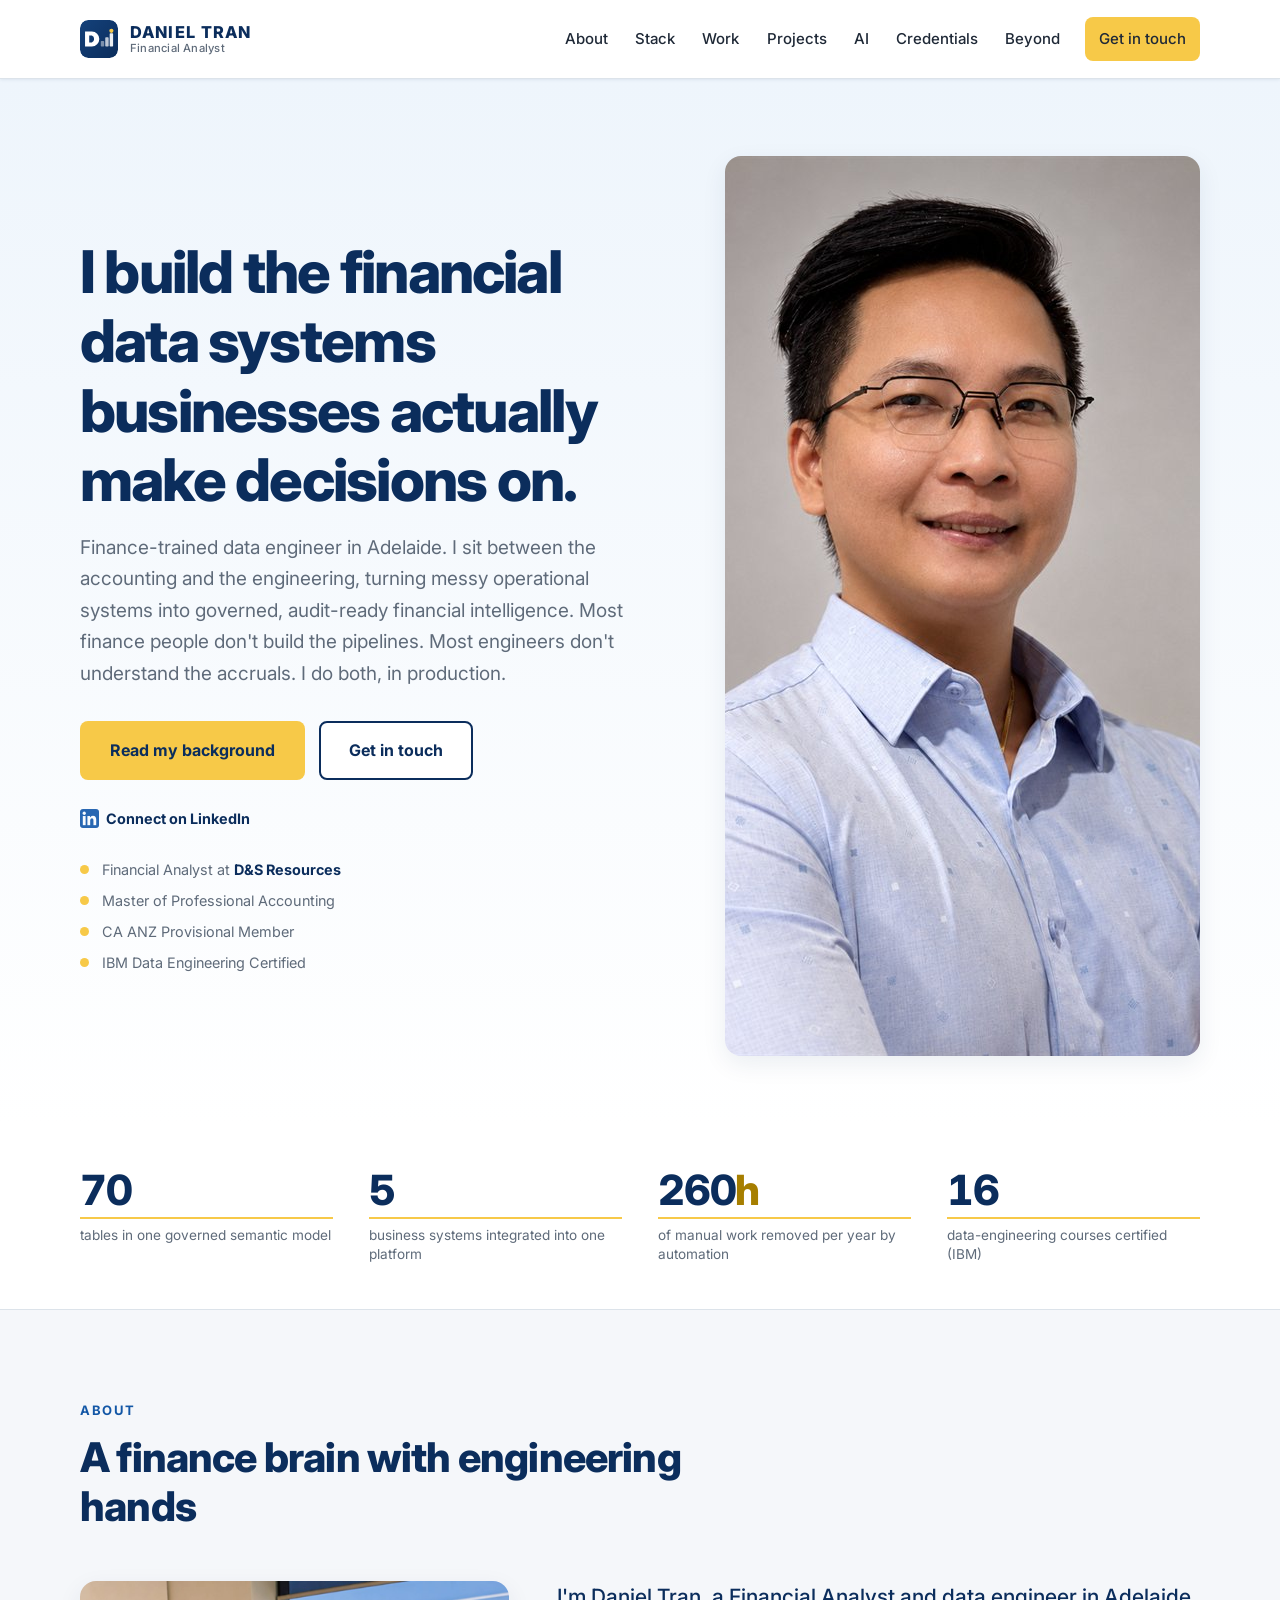
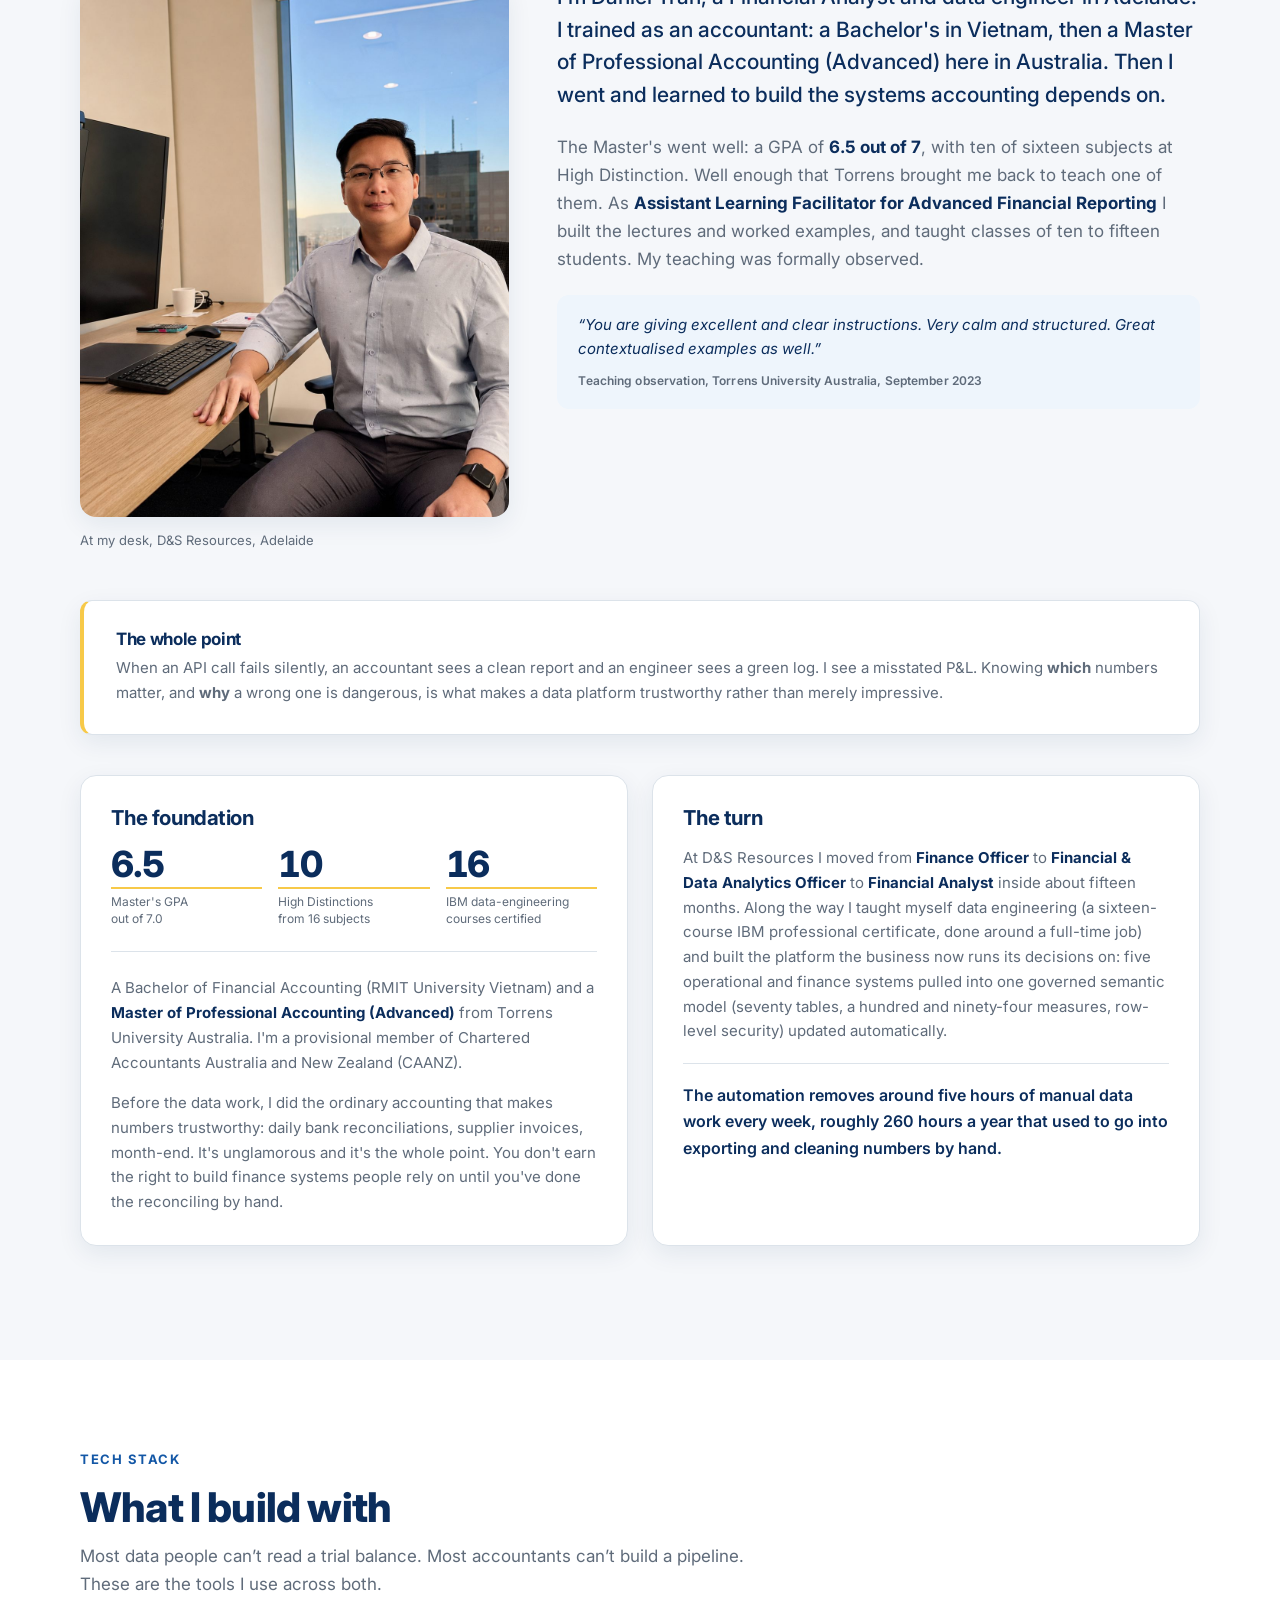
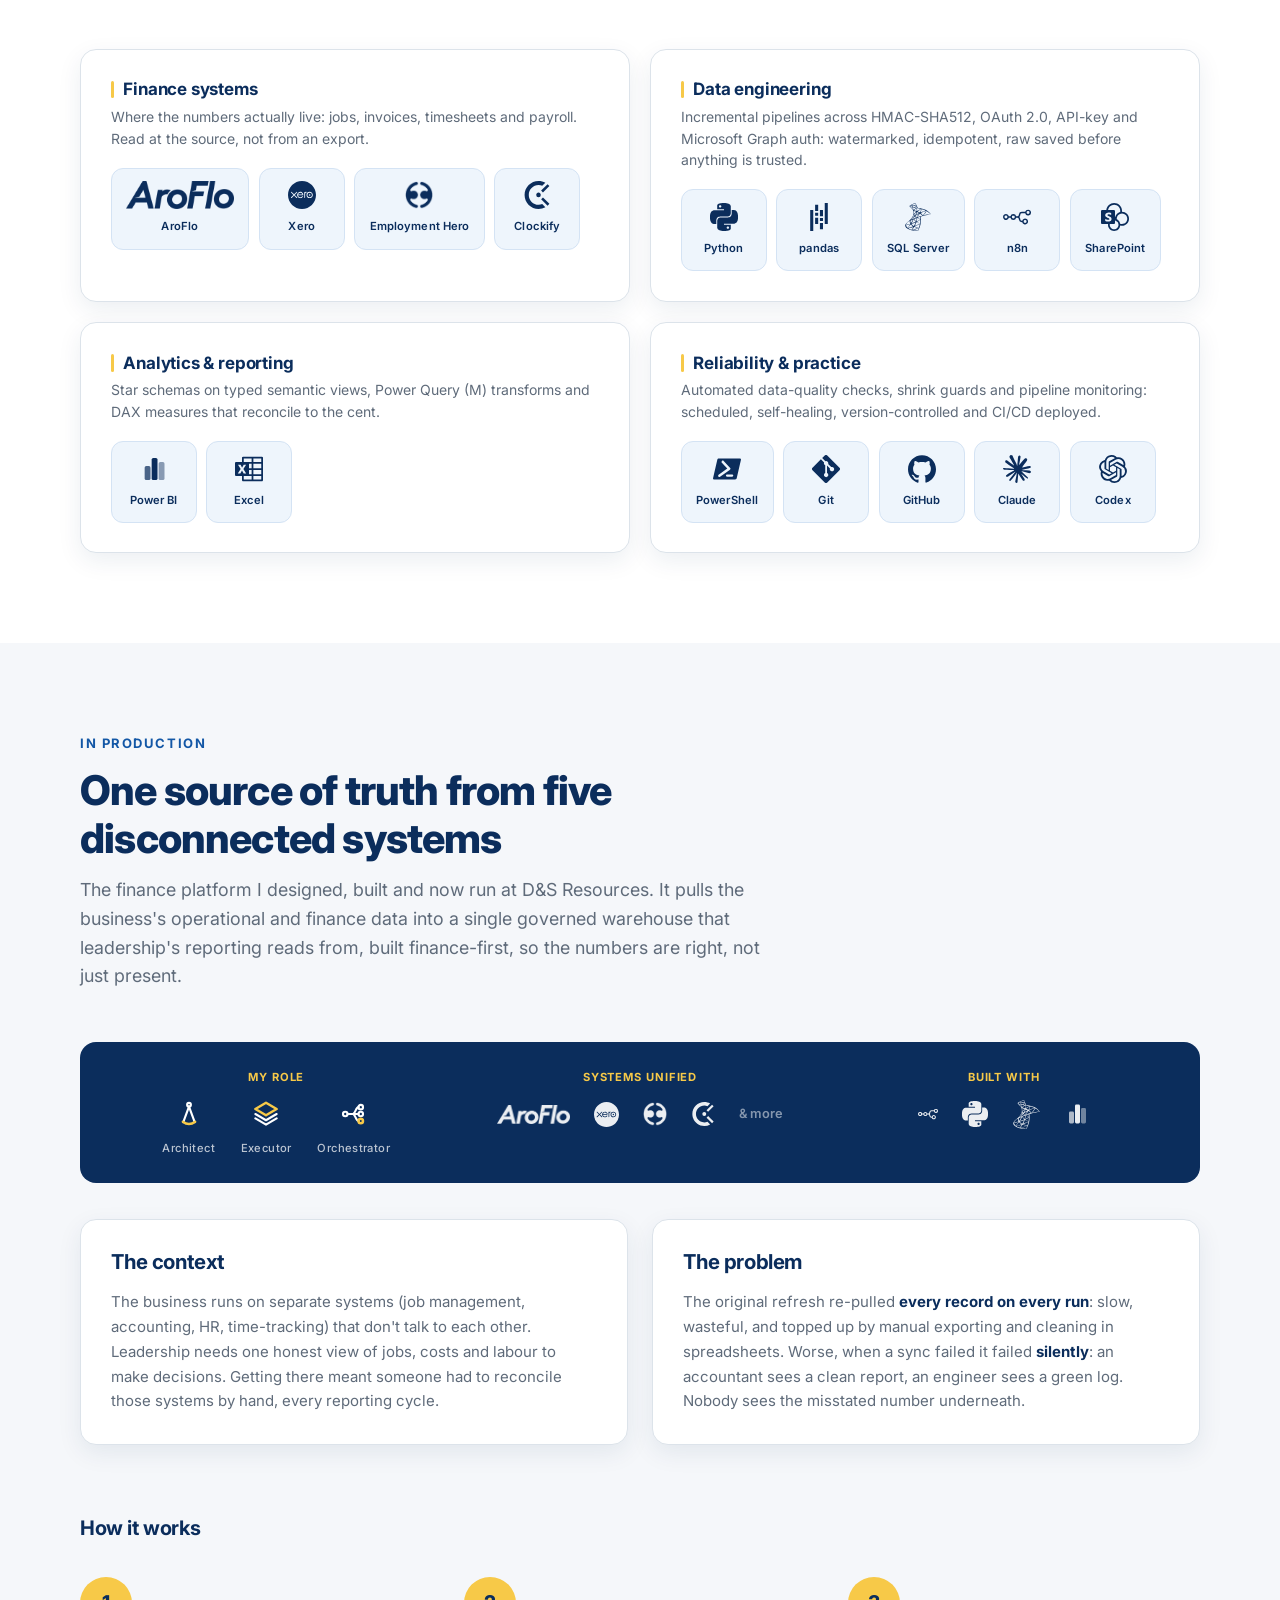
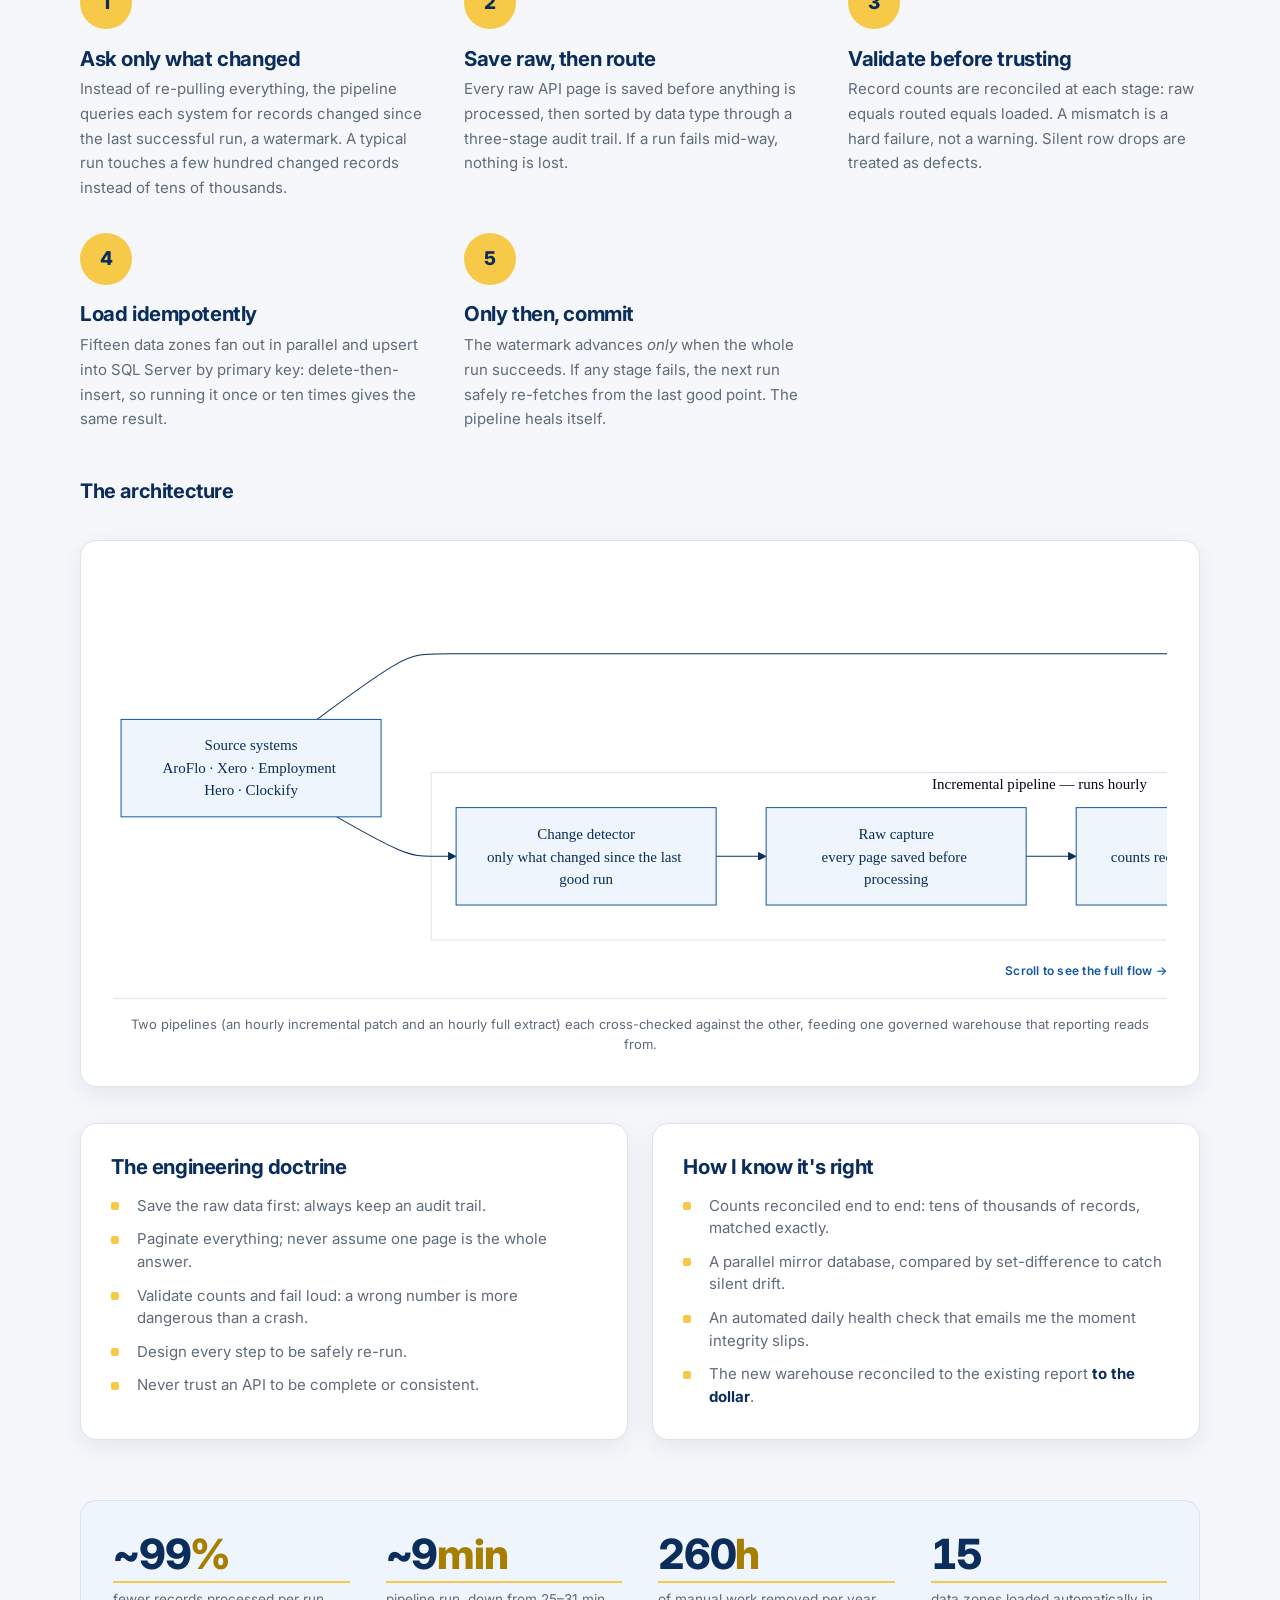
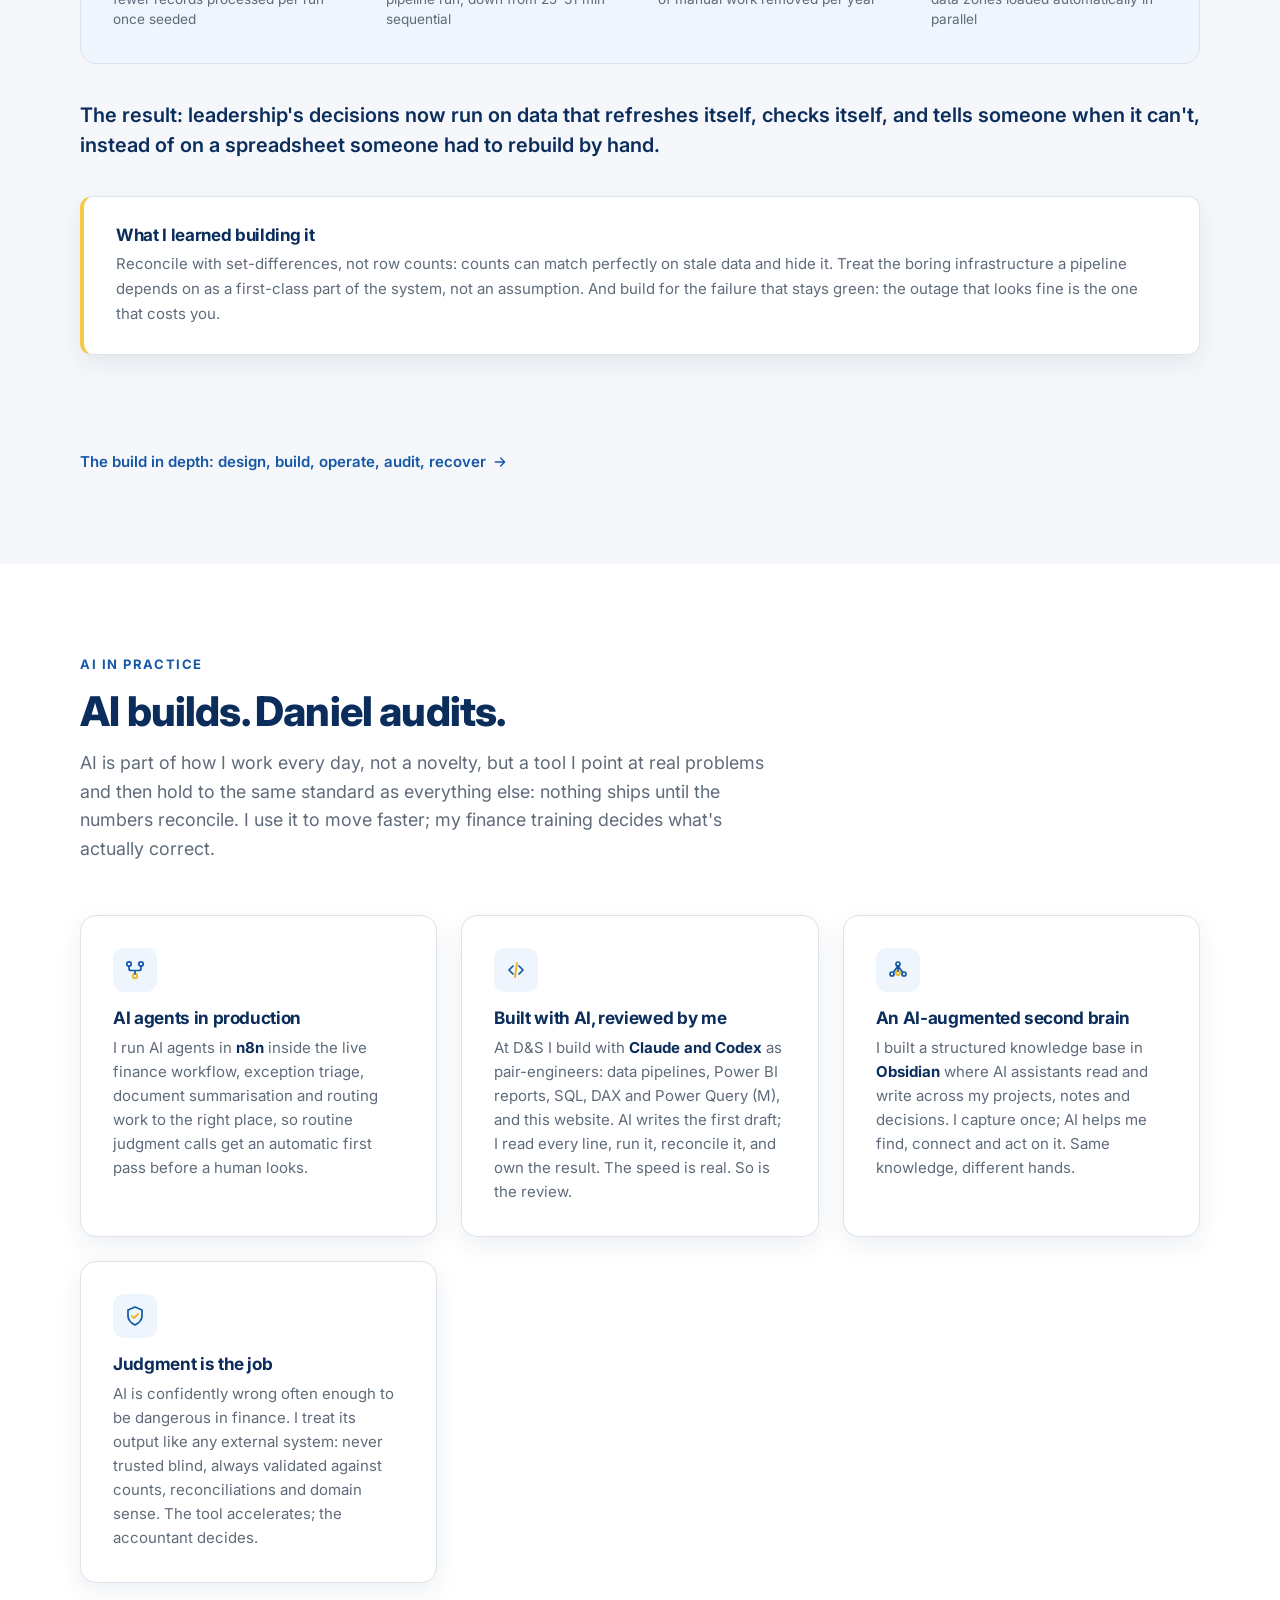
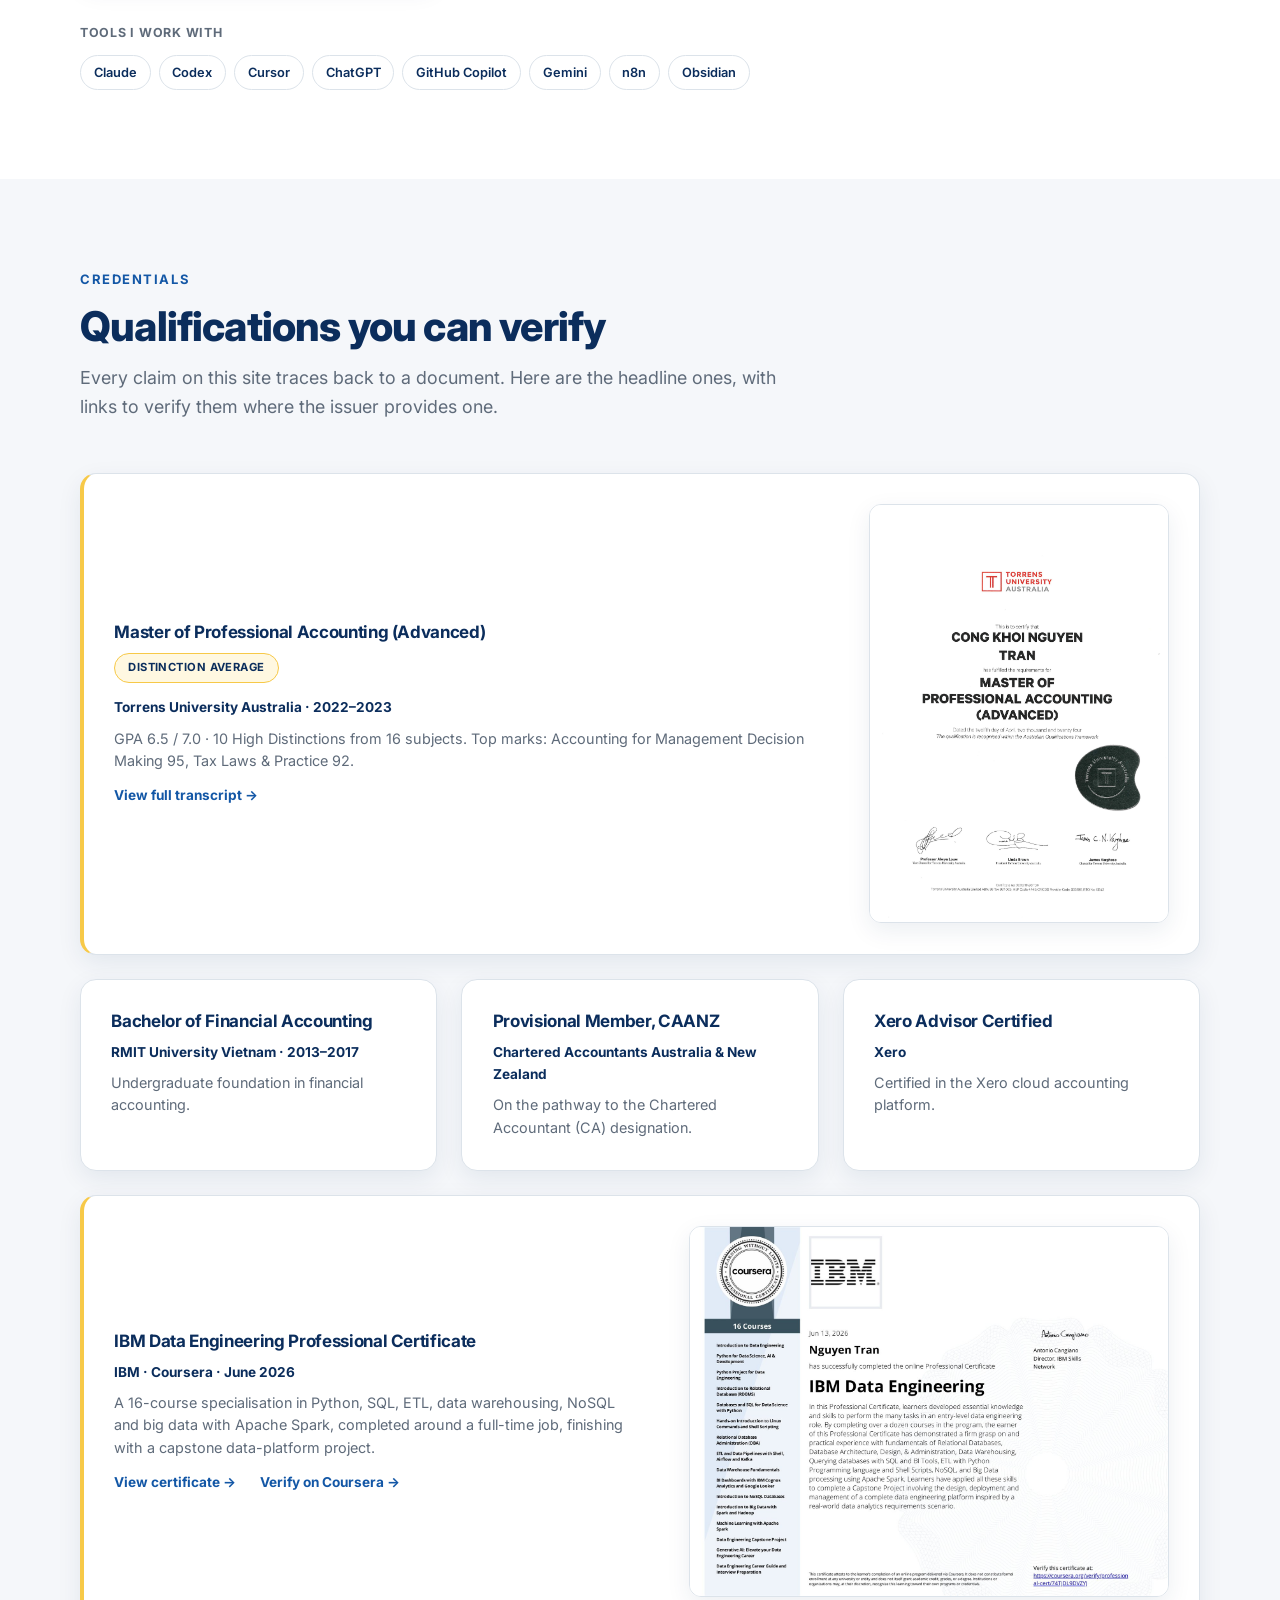
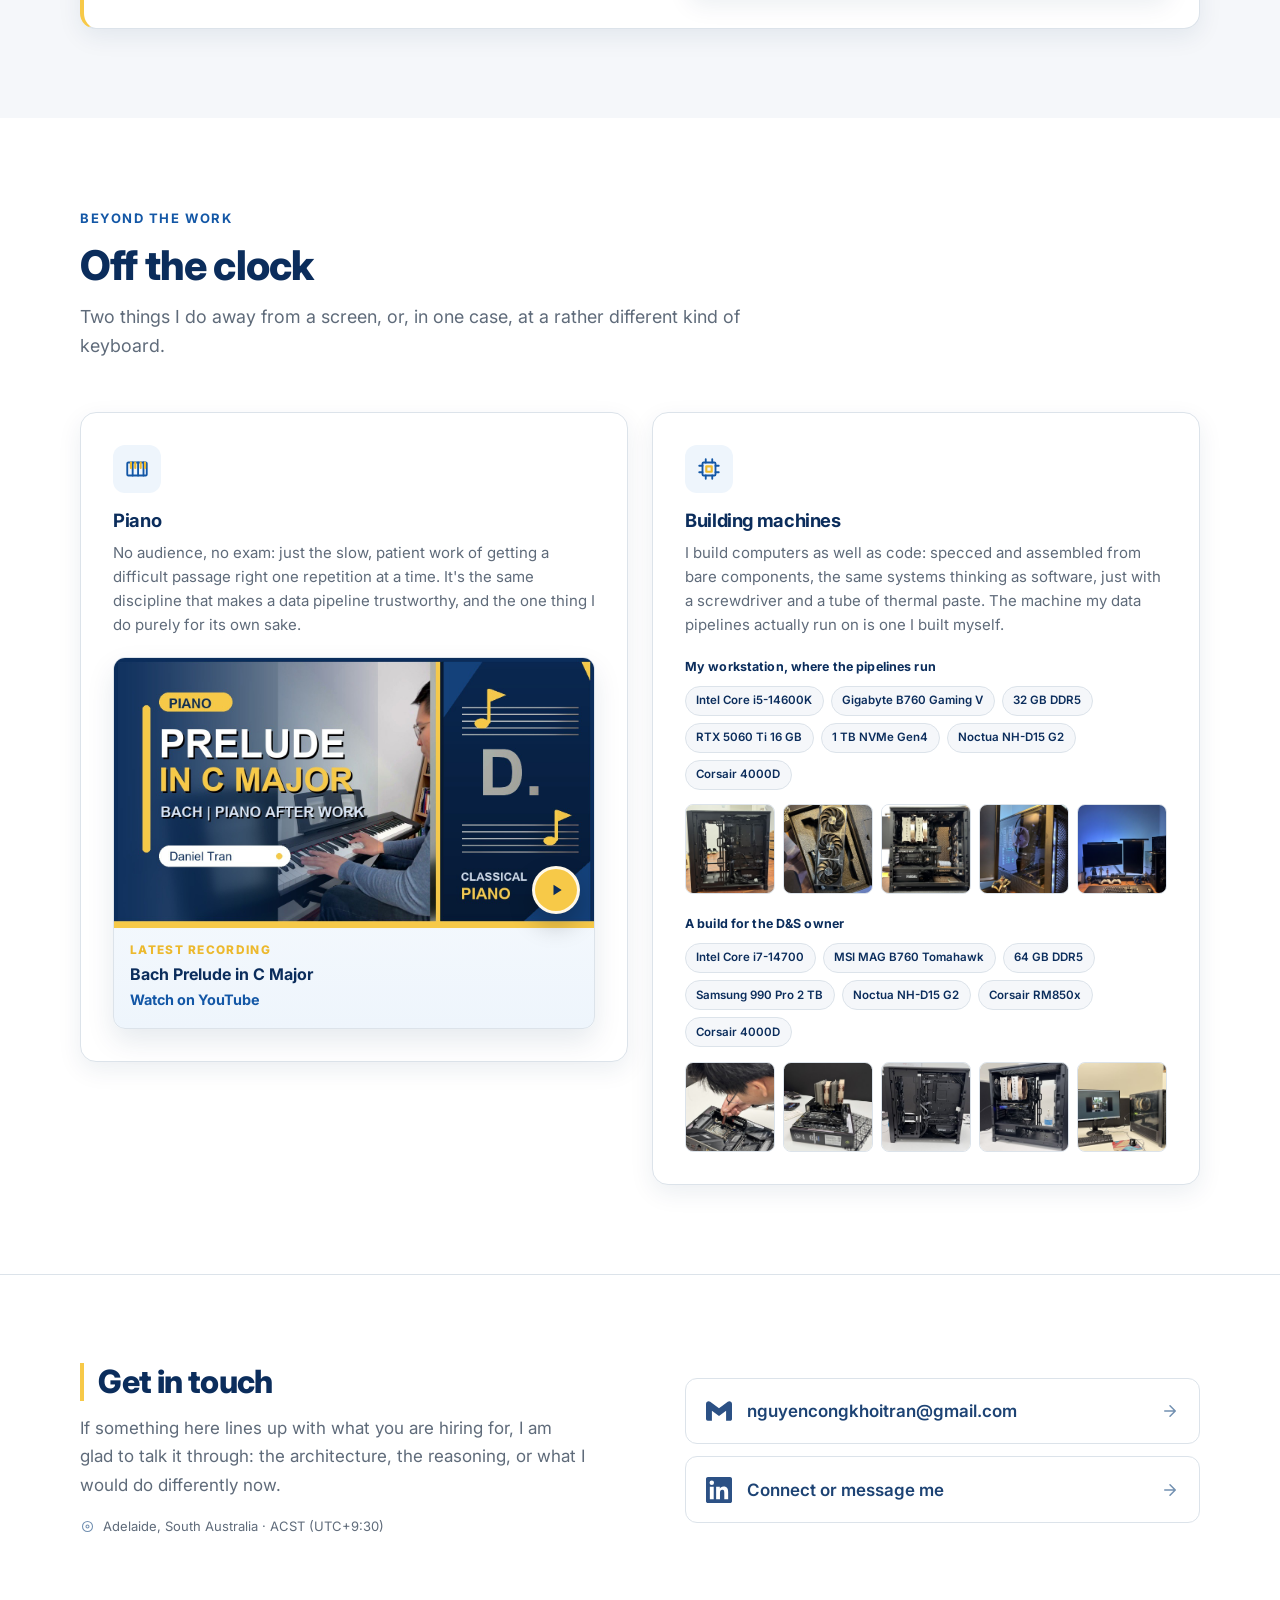
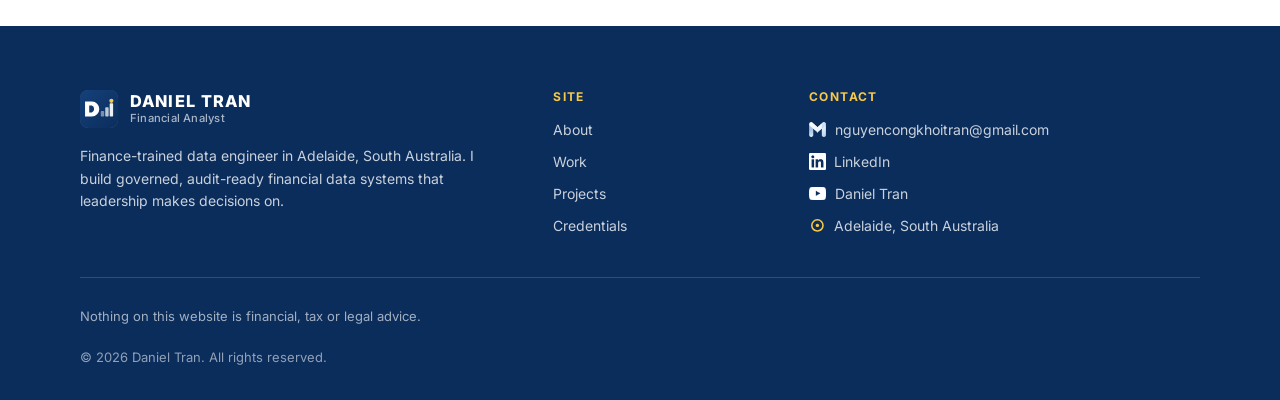
==== commit e2f74c9b: "Replace em-dashes with human punctuation" ====
--- a/index.html
+++ b/index.html
@@ -3,8 +3,8 @@
 <head>
   <meta charset="UTF-8" />
   <meta name="viewport" content="width=device-width, initial-scale=1.0" />
-  <title>Daniel Tran — Financial Analyst</title>
-  <meta name="description" content="Daniel Tran — Financial Analyst and data engineer in Adelaide, South Australia. Finance-trained, I build governed, audit-ready financial data systems that leadership makes decisions on." />
+  <title>Daniel Tran · Financial Analyst</title>
+  <meta name="description" content="Daniel Tran, Financial Analyst and data engineer in Adelaide, South Australia. Finance-trained, I build governed, audit-ready financial data systems that leadership makes decisions on." />
   <meta name="author" content="Daniel Tran" />
 
   <!-- ============================================================
@@ -14,18 +14,18 @@
        ============================================================ -->
 
   <meta property="og:type" content="website" />
-  <meta property="og:title" content="Daniel Tran — Financial Analyst" />
+  <meta property="og:title" content="Daniel Tran · Financial Analyst" />
   <meta property="og:description" content="Finance-trained data engineer. I turn messy operational systems into decision-grade financial intelligence." />
   <meta property="og:locale" content="en_AU" />
   <meta property="og:url" content="https://danieltrandata.com/" />
   <meta property="og:image" content="https://danieltrandata.com/assets/img/og-image.jpg?v=2" />
   <meta property="og:image:width" content="1200" />
   <meta property="og:image:height" content="630" />
-  <meta property="og:image:alt" content="Daniel Tran — Financial Analyst · danieltrandata.com" />
+  <meta property="og:image:alt" content="Daniel Tran, Financial Analyst · danieltrandata.com" />
 
   <!-- Twitter / X card -->
   <meta name="twitter:card" content="summary_large_image" />
-  <meta name="twitter:title" content="Daniel Tran — Financial Analyst" />
+  <meta name="twitter:title" content="Daniel Tran · Financial Analyst" />
   <meta name="twitter:description" content="Finance-trained data engineer. I turn messy operational systems into decision-grade financial intelligence." />
   <meta name="twitter:image" content="https://danieltrandata.com/assets/img/og-image.jpg?v=2" />
 
@@ -65,7 +65,7 @@
   <!-- ============ HEADER ============ -->
   <header class="header" id="header">
     <div class="wrap header-inner">
-      <a class="wordmark" href="#top" aria-label="Daniel Tran — home">
+      <a class="wordmark" href="#top" aria-label="Daniel Tran, home">
         <span class="wordmark-icon" aria-hidden="true">
           <svg viewBox="0 0 512 512"><defs><linearGradient id="wmH" x1="0" y1="0" x2="1" y2="1"><stop offset="0" stop-color="#14417a"/><stop offset="1" stop-color="#0b2d5c"/></linearGradient></defs><rect width="512" height="512" rx="112" fill="url(#wmH)"/><path fill="#ffffff" fill-rule="evenodd" d="M68 156 H160 A100 100 0 0 1 160 356 H68 Z M124 210 H160 A50 50 0 0 1 160 302 H124 Z"/><rect x="280" y="282" width="46" height="74" rx="10" fill="#ffffff" opacity=".45"/><rect x="340" y="234" width="46" height="122" rx="10" fill="#ffffff" opacity=".72"/><rect x="400" y="180" width="46" height="176" rx="10" fill="#ffffff" opacity=".92"/><circle cx="423" cy="146" r="28" fill="#f7c948"/></svg>
         </span>
@@ -104,7 +104,7 @@
           <h1>I build the financial data systems businesses actually make decisions on.</h1>
           <p class="hero-sub">
             Finance-trained data engineer in Adelaide. I sit between the accounting and the
-            engineering — turning messy operational systems into governed, audit-ready financial
+            engineering, turning messy operational systems into governed, audit-ready financial
             intelligence. Most finance people don't build the pipelines. Most engineers don't
             understand the accruals. I do both, in production.
           </p>
@@ -184,14 +184,14 @@
             <img src="assets/img/daniel-dns.jpg"
                  alt="Daniel Tran at his desk at D&amp;S Resources, dual monitors and the Adelaide city skyline behind him"
                  width="1122" height="1402" loading="lazy" decoding="async" />
-            <figcaption class="photo-cap">At my desk — D&amp;S Resources, Adelaide</figcaption>
+            <figcaption class="photo-cap">At my desk, D&amp;S Resources, Adelaide</figcaption>
           </figure>
 
           <div class="about-story">
             <p class="story-open">
               I'm Daniel Tran, a Financial Analyst and data engineer in Adelaide. I trained as an
-              accountant — a Bachelor's in Vietnam, then a Master of Professional Accounting
-              (Advanced) here in Australia — and then went and learned to build the systems
+              accountant: a Bachelor's in Vietnam, then a Master of Professional Accounting
+              (Advanced) here in Australia. Then I went and learned to build the systems
               accounting depends on.
             </p>
             <p>
@@ -207,7 +207,7 @@
                 &ldquo;You are giving excellent and clear instructions. Very calm and structured.
                 Great contextualised examples as well.&rdquo;
               </p>
-              <cite>Teaching observation — Torrens University Australia, September 2023</cite>
+              <cite>Teaching observation, Torrens University Australia, September 2023</cite>
             </blockquote>
           </div>
         </div>
@@ -238,7 +238,7 @@
               Australia. I'm a provisional member of Chartered Accountants Australia and New Zealand (CAANZ).
             </p>
             <p>
-              Before the data work, I did the ordinary accounting that makes numbers trustworthy —
+              Before the data work, I did the ordinary accounting that makes numbers trustworthy:
               daily bank reconciliations, supplier invoices, month-end. It's unglamorous and it's the
               whole point. You don't earn the right to build finance systems people rely on until
               you've done the reconciling by hand.
@@ -251,14 +251,14 @@
               At D&amp;S Resources I moved from <strong>Finance Officer</strong> to
               <strong>Financial &amp; Data Analytics Officer</strong> to
               <strong>Financial Analyst</strong> inside about fifteen months. Along the way I taught
-              myself data engineering — a sixteen-course IBM professional certificate, done around a
-              full-time job — and built the platform the business now runs its decisions on: five
-              operational and finance systems pulled into one governed semantic model — seventy
-              tables, a hundred and ninety-four measures, row-level security — updated
+              myself data engineering (a sixteen-course IBM professional certificate, done around a
+              full-time job) and built the platform the business now runs its decisions on: five
+              operational and finance systems pulled into one governed semantic model (seventy
+              tables, a hundred and ninety-four measures, row-level security) updated
               automatically.
             </p>
             <p class="about-punch">
-              The automation removes around five hours of manual data work every week — roughly
+              The automation removes around five hours of manual data work every week, roughly
               260 hours a year that used to go into exporting and cleaning numbers by hand.
             </p>
           </article>
@@ -287,7 +287,7 @@
           <div class="card stack-card">
             <h3>Finance systems</h3>
             <p class="stack-note">
-              Where the numbers actually live &mdash; jobs, invoices, timesheets and payroll.
+              Where the numbers actually live: jobs, invoices, timesheets and payroll.
               Read at the source, not from an export.
             </p>
             <ul class="chips" role="list">
@@ -302,7 +302,7 @@
             <h3>Data engineering</h3>
             <p class="stack-note">
               Incremental pipelines across HMAC-SHA512, OAuth&nbsp;2.0, API-key and Microsoft Graph
-              auth &mdash; watermarked, idempotent, raw saved before anything is trusted.
+              auth: watermarked, idempotent, raw saved before anything is trusted.
             </p>
             <ul class="chips" role="list">
               <li class="chip"><img src="assets/img/stack/python.svg" alt="" height="28" loading="lazy" decoding="async" /><span>Python</span></li>
@@ -328,7 +328,7 @@
           <div class="card stack-card">
             <h3>Reliability &amp; practice</h3>
             <p class="stack-note">
-              Automated data-quality checks, shrink guards and pipeline monitoring &mdash;
+              Automated data-quality checks, shrink guards and pipeline monitoring:
               scheduled, self-healing, version-controlled and CI/CD deployed.
             </p>
             <ul class="chips" role="list">
@@ -357,7 +357,7 @@
           <p class="sec-lead">
             The finance platform I designed, built and now run at D&amp;S Resources. It pulls the
             business's operational and finance data into a single governed warehouse that leadership's
-            reporting reads from — built finance-first, so the numbers are right, not just present.
+            reporting reads from, built finance-first, so the numbers are right, not just present.
           </p>
         </header>
 
@@ -407,7 +407,7 @@
             <article class="about-block">
               <h3>The context</h3>
               <p>
-                The business runs on separate systems — job management, accounting, HR, time-tracking —
+                The business runs on separate systems (job management, accounting, HR, time-tracking)
                 that don't talk to each other. Leadership needs one honest view of jobs, costs and
                 labour to make decisions. Getting there meant someone had to reconcile those systems by
                 hand, every reporting cycle.
@@ -416,10 +416,10 @@
             <article class="about-block">
               <h3>The problem</h3>
               <p>
-                The original refresh re-pulled <strong>every record on every run</strong> — slow,
+                The original refresh re-pulled <strong>every record on every run</strong>: slow,
                 wasteful, and topped up by manual exporting and cleaning in spreadsheets. Worse, when a
                 sync failed it failed <strong>silently</strong>: an accountant sees a clean report, an
-                engineer sees a green log — nobody sees the misstated number underneath.
+                engineer sees a green log. Nobody sees the misstated number underneath.
               </p>
             </article>
           </div>
@@ -432,7 +432,7 @@
               <h3>Ask only what changed</h3>
               <p>
                 Instead of re-pulling everything, the pipeline queries each system for records changed
-                since the last successful run — a watermark. A typical run touches a few hundred
+                since the last successful run, a watermark. A typical run touches a few hundred
                 changed records instead of tens of thousands.
               </p>
             </article>
@@ -448,7 +448,7 @@
               <span class="step-num">3</span>
               <h3>Validate before trusting</h3>
               <p>
-                Record counts are reconciled at each stage — raw equals routed equals loaded. A
+                Record counts are reconciled at each stage: raw equals routed equals loaded. A
                 mismatch is a hard failure, not a warning. Silent row drops are treated as defects.
               </p>
             </article>
@@ -456,7 +456,7 @@
               <span class="step-num">4</span>
               <h3>Load idempotently</h3>
               <p>
-                Fifteen data zones fan out in parallel and upsert into SQL Server by primary key —
+                Fifteen data zones fan out in parallel and upsert into SQL Server by primary key:
                 delete-then-insert, so running it once or ten times gives the same result.
               </p>
             </article>
@@ -483,7 +483,7 @@
             </div>
             <p class="case-diagram-hint" aria-hidden="true">Scroll to see the full flow &rarr;</p>
             <figcaption>
-              Two pipelines — an hourly incremental patch and an hourly full extract — each
+              Two pipelines (an hourly incremental patch and an hourly full extract) each
               cross-checked against the other, feeding one governed warehouse that reporting
               reads from.
             </figcaption>
@@ -494,9 +494,9 @@
             <article class="about-block">
               <h3>The engineering doctrine</h3>
               <ul class="doctrine">
-                <li>Save the raw data first — always keep an audit trail.</li>
+                <li>Save the raw data first: always keep an audit trail.</li>
                 <li>Paginate everything; never assume one page is the whole answer.</li>
-                <li>Validate counts and fail loud — a wrong number is more dangerous than a crash.</li>
+                <li>Validate counts and fail loud: a wrong number is more dangerous than a crash.</li>
                 <li>Design every step to be safely re-run.</li>
                 <li>Never trust an API to be complete or consistent.</li>
               </ul>
@@ -504,7 +504,7 @@
             <article class="about-block">
               <h3>How I know it's right</h3>
               <ul class="doctrine">
-                <li>Counts reconciled end to end — tens of thousands of records, matched exactly.</li>
+                <li>Counts reconciled end to end: tens of thousands of records, matched exactly.</li>
                 <li>A parallel mirror database, compared by set-difference to catch silent drift.</li>
                 <li>An automated daily health check that emails me the moment integrity slips.</li>
                 <li>The new warehouse reconciled to the existing report <strong>to the dollar</strong>.</li>
@@ -536,14 +536,14 @@
 
           <p class="case-punch">
             The result: leadership's decisions now run on data that refreshes itself, checks itself,
-            and tells someone when it can't — instead of on a spreadsheet someone had to rebuild by hand.
+            and tells someone when it can't, instead of on a spreadsheet someone had to rebuild by hand.
           </p>
 
           <!-- What I'd do differently -->
           <div class="about-note">
             <h3>What I learned building it</h3>
             <p>
-              Reconcile with set-differences, not row counts — counts can match perfectly on stale
+              Reconcile with set-differences, not row counts: counts can match perfectly on stale
               data and hide it. Treat the boring infrastructure a pipeline depends on as a first-class
               part of the system, not an assumption. And build for the failure that stays green: the
               outage that looks fine is the one that costs you.
@@ -553,7 +553,7 @@
           <!-- Path to the full lifecycle case study — this section is the
                summary; the projects page carries the whole story. -->
           <a class="link-more" href="projects/aroflo-data-platform.html">
-            The build in depth — design, build, operate, audit, recover
+            The build in depth: design, build, operate, audit, recover
             <svg viewBox="0 0 24 24" aria-hidden="true" focusable="false"><path d="M5 12h14M13 6l6 6-6 6" /></svg>
           </a>
         </div>
@@ -570,7 +570,7 @@
           <p class="kicker">AI in practice</p>
           <h2>AI builds. Daniel audits.</h2>
           <p class="sec-lead">
-            AI is part of how I work every day — not a novelty, but a tool I point at real problems and
+            AI is part of how I work every day, not a novelty, but a tool I point at real problems and
             then hold to the same standard as everything else: nothing ships until the numbers
             reconcile. I use it to move faster; my finance training decides what's actually correct.
           </p>
@@ -583,8 +583,8 @@
             </span>
             <h3>AI agents in production</h3>
             <p>
-              I run AI agents in <strong>n8n</strong> inside the live finance workflow —
-              exception triage, document summarisation and routing work to the right place — so routine
+              I run AI agents in <strong>n8n</strong> inside the live finance workflow,
+              exception triage, document summarisation and routing work to the right place, so routine
               judgment calls get an automatic first pass before a human looks.
             </p>
           </article>
@@ -595,10 +595,10 @@
             </span>
             <h3>Built with AI, reviewed by me</h3>
             <p>
-              At D&amp;S I build with <strong>Claude and Codex</strong> as pair-engineers — data
+              At D&amp;S I build with <strong>Claude and Codex</strong> as pair-engineers: data
               pipelines, Power BI reports, SQL, DAX and Power Query (M), and this website. AI writes the
               first draft; I read every line, run it, reconcile it, and own the result. The speed is
-              real — so is the review.
+              real. So is the review.
             </p>
           </article>
 
@@ -621,7 +621,7 @@
             <h3>Judgment is the job</h3>
             <p>
               AI is confidently wrong often enough to be dangerous in finance. I treat its output like
-              any external system — never trusted blind, always validated against counts, reconciliations
+              any external system: never trusted blind, always validated against counts, reconciliations
               and domain sense. The tool accelerates; the accountant decides.
             </p>
           </article>
@@ -652,7 +652,7 @@
           <p class="kicker">Credentials</p>
           <h2>Qualifications you can verify</h2>
           <p class="sec-lead">
-            Every claim on this site traces back to a document. Here are the headline ones — with
+            Every claim on this site traces back to a document. Here are the headline ones, with
             links to verify them where the issuer provides one.
           </p>
         </header>
@@ -714,7 +714,7 @@
               <p class="cred-issuer">IBM · Coursera · June 2026</p>
               <p class="cred-detail">
                 A 16-course specialisation in Python, SQL, ETL, data warehousing, NoSQL and big data
-                with Apache Spark — completed around a full-time job, finishing with a capstone
+                with Apache Spark, completed around a full-time job, finishing with a capstone
                 data-platform project.
               </p>
               <p class="cred-links">
@@ -743,7 +743,7 @@
           <p class="kicker">Beyond the work</p>
           <h2>Off the clock</h2>
           <p class="sec-lead">
-            Two things I do away from a screen — or, in one case, at a rather different kind of keyboard.
+            Two things I do away from a screen, or, in one case, at a rather different kind of keyboard.
           </p>
         </header>
 
@@ -754,7 +754,7 @@
             </span>
             <h3>Piano</h3>
             <p>
-              No audience, no exam — just the slow, patient work of getting a difficult passage right
+              No audience, no exam: just the slow, patient work of getting a difficult passage right
               one repetition at a time. It's the same discipline that makes a data pipeline
               trustworthy, and the one thing I do purely for its own sake.
             </p>
@@ -780,12 +780,12 @@
             </span>
             <h3>Building machines</h3>
             <p>
-              I build computers as well as code — specced and assembled from bare components, the same
+              I build computers as well as code: specced and assembled from bare components, the same
               systems thinking as software, just with a screwdriver and a tube of thermal paste. The
               machine my data pipelines actually run on is one I built myself.
             </p>
             <div class="beyond-build">
-              <p class="beyond-build-lab">My workstation — where the pipelines run</p>
+              <p class="beyond-build-lab">My workstation, where the pipelines run</p>
               <ul class="beyond-specs">
                 <li>Intel Core i5-14600K</li>
                 <li>Gigabyte B760 Gaming V</li>
@@ -798,9 +798,9 @@
               <!-- Gallery. Plain links to the full images: works without JS;
                    portfolio.js upgrades them into a lightbox. -->
               <ul class="gallery" data-gallery="workstation">
-                <li><a href="assets/img/builds/ws-1.jpg"><img src="assets/img/builds/ws-1-thumb.jpg" alt="Open case during cable management — routed and tied behind the motherboard tray" width="420" height="560" loading="lazy" decoding="async" /></a></li>
+                <li><a href="assets/img/builds/ws-1.jpg"><img src="assets/img/builds/ws-1-thumb.jpg" alt="Open case during cable management, routed and tied behind the motherboard tray" width="420" height="560" loading="lazy" decoding="async" /></a></li>
                 <li><a href="assets/img/builds/ws-2.jpg"><img src="assets/img/builds/ws-2-thumb.jpg" alt="Triple-fan RTX 5060 Ti graphics card fresh out of its box" width="420" height="560" loading="lazy" decoding="async" /></a></li>
-                <li><a href="assets/img/builds/ws-3.jpg"><img src="assets/img/builds/ws-3-thumb.jpg" alt="Finished interior — Noctua NH-D15 G2 cooler, GeForce RTX GPU and RM850x power supply in a Corsair 4000D" width="560" height="420" loading="lazy" decoding="async" /></a></li>
+                <li><a href="assets/img/builds/ws-3.jpg"><img src="assets/img/builds/ws-3-thumb.jpg" alt="Finished interior: Noctua NH-D15 G2 cooler, GeForce RTX GPU and RM850x power supply in a Corsair 4000D" width="560" height="420" loading="lazy" decoding="async" /></a></li>
                 <li><a href="assets/img/builds/ws-4.jpg"><img src="assets/img/builds/ws-4-thumb.jpg" alt="Completed build powered on, seen through the tempered-glass side panel" width="420" height="560" loading="lazy" decoding="async" /></a></li>
                 <li><a href="assets/img/builds/ws-5.jpg"><img src="assets/img/builds/ws-5-thumb.jpg" alt="The finished dual-monitor workstation on the desk" width="427" height="560" loading="lazy" decoding="async" /></a></li>
               </ul>
@@ -819,7 +819,7 @@
               <ul class="gallery" data-gallery="ds-build">
                 <li><a href="assets/img/builds/ds-1.jpg"><img src="assets/img/builds/ds-1-thumb.jpg" alt="Applying thermal paste to the Intel Core i7-14700 seated in the socket" width="420" height="560" loading="lazy" decoding="async" /></a></li>
                 <li><a href="assets/img/builds/ds-2.jpg"><img src="assets/img/builds/ds-2-thumb.jpg" alt="Motherboard bench-assembled with the Noctua NH-D15 G2 cooler and memory installed" width="420" height="560" loading="lazy" decoding="async" /></a></li>
-                <li><a href="assets/img/builds/ds-3.jpg?v=2"><img src="assets/img/builds/ds-3-thumb.jpg?v=2" alt="Rear of the case during cable management — power leads routed behind the motherboard tray" width="560" height="472" loading="lazy" decoding="async" /></a></li>
+                <li><a href="assets/img/builds/ds-3.jpg?v=2"><img src="assets/img/builds/ds-3-thumb.jpg?v=2" alt="Rear of the case during cable management, power leads routed behind the motherboard tray" width="560" height="472" loading="lazy" decoding="async" /></a></li>
                 <li><a href="assets/img/builds/ds-4.jpg"><img src="assets/img/builds/ds-4-thumb.jpg" alt="Near-complete build with the graphics card seated and airflow fans fitted" width="560" height="420" loading="lazy" decoding="async" /></a></li>
                 <li><a href="assets/img/builds/ds-5.jpg"><img src="assets/img/builds/ds-5-thumb.jpg" alt="Finished machine running a Cinebench CPU benchmark to validate the build" width="560" height="420" loading="lazy" decoding="async" /></a></li>
               </ul>
@@ -830,7 +830,7 @@
     </section>
     <!-- ============ CONTACT ============ -->
     <!-- Rendered on EVERY page from this one partial (build.py inserts it before
-         main-close). The lead sentence is per-page via If something here lines up with what you are hiring for, I am glad to talk it through — the architecture, the reasoning, or what I would do differently now. so a case
+         main-close). The lead sentence is per-page via If something here lines up with what you are hiring for, I am glad to talk it through: the architecture, the reasoning, or what I would do differently now. so a case
          page can name its own detail without the section design ever drifting. -->
     <section class="contact" id="contact">
       <div class="wrap">
@@ -838,7 +838,7 @@
 
           <div class="contact-intro">
             <h2 class="contact-title">Get in touch</h2>
-            <p class="contact-lead">If something here lines up with what you are hiring for, I am glad to talk it through — the architecture, the reasoning, or what I would do differently now.</p>
+            <p class="contact-lead">If something here lines up with what you are hiring for, I am glad to talk it through: the architecture, the reasoning, or what I would do differently now.</p>
             <p class="contact-place">
               <svg class="contact-place-ic" viewBox="0 0 24 24" aria-hidden="true" focusable="false">
                 <circle cx="12" cy="12" r="8" />
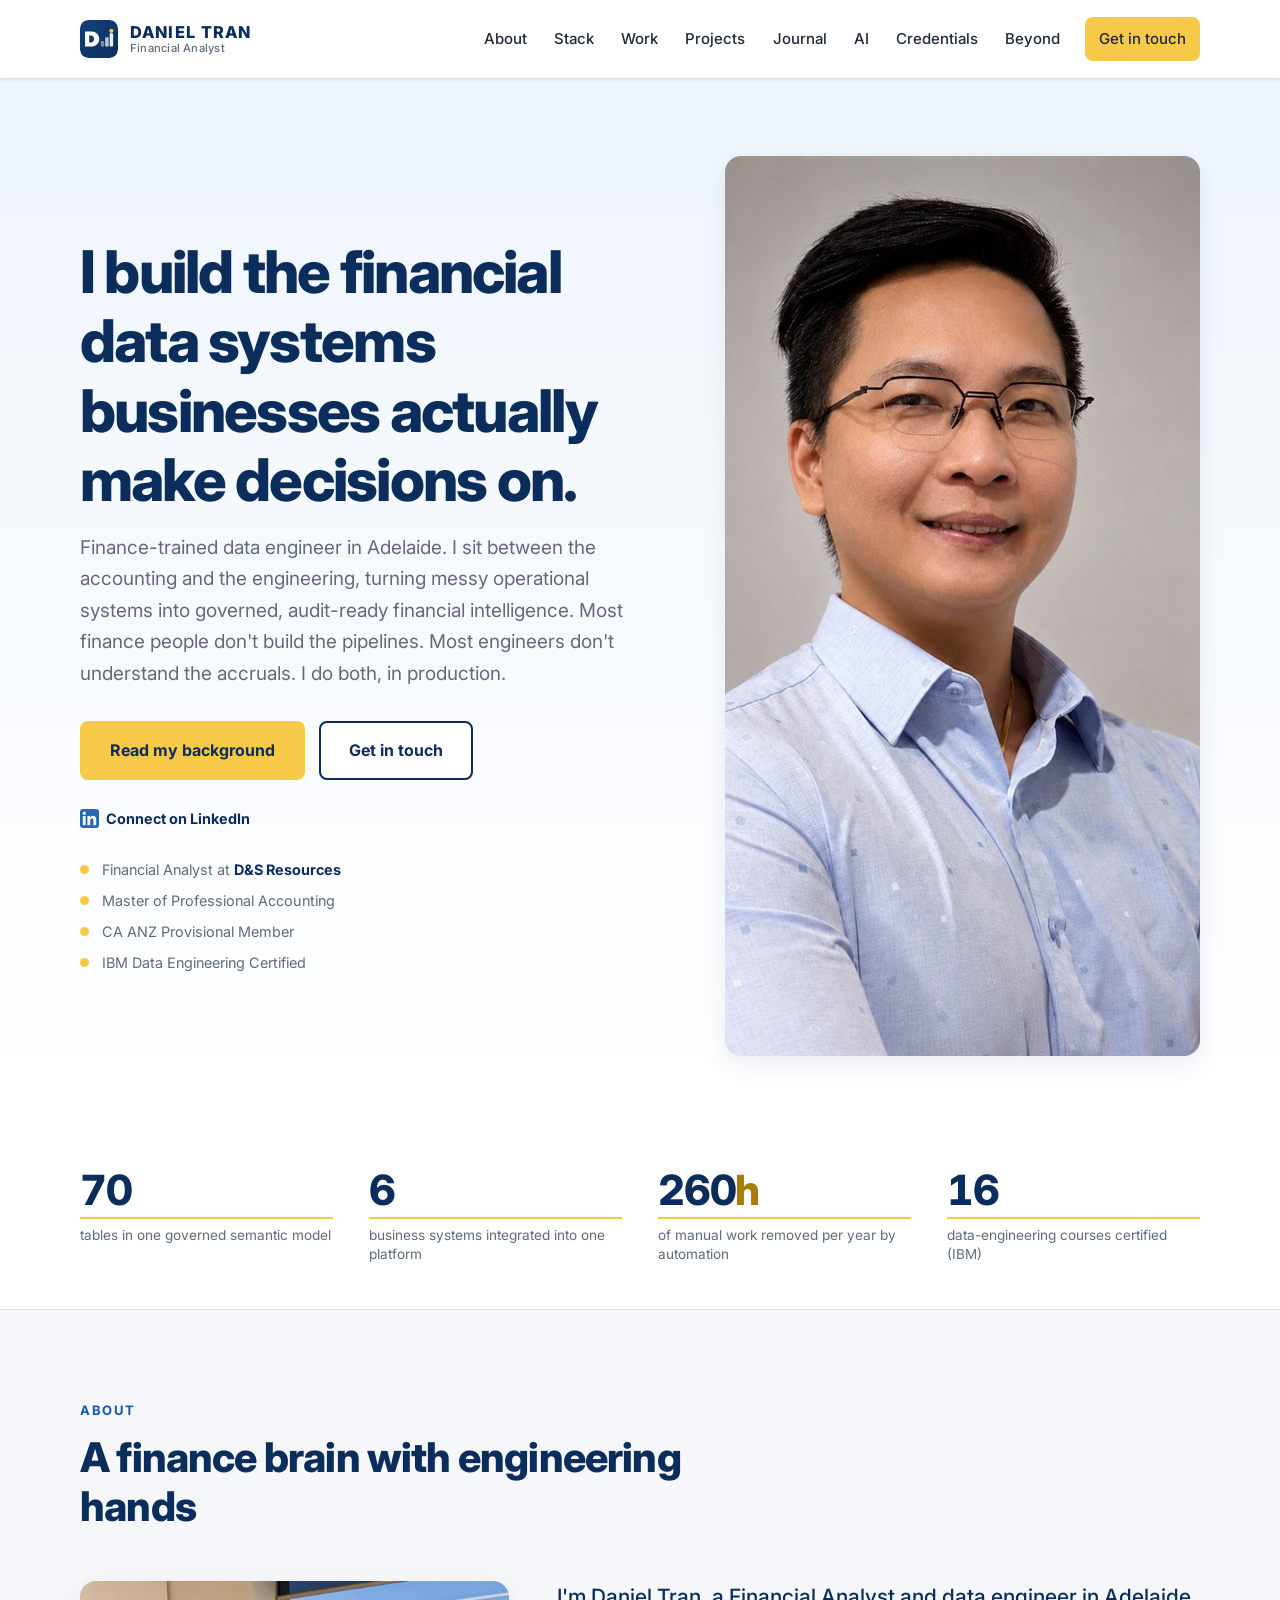
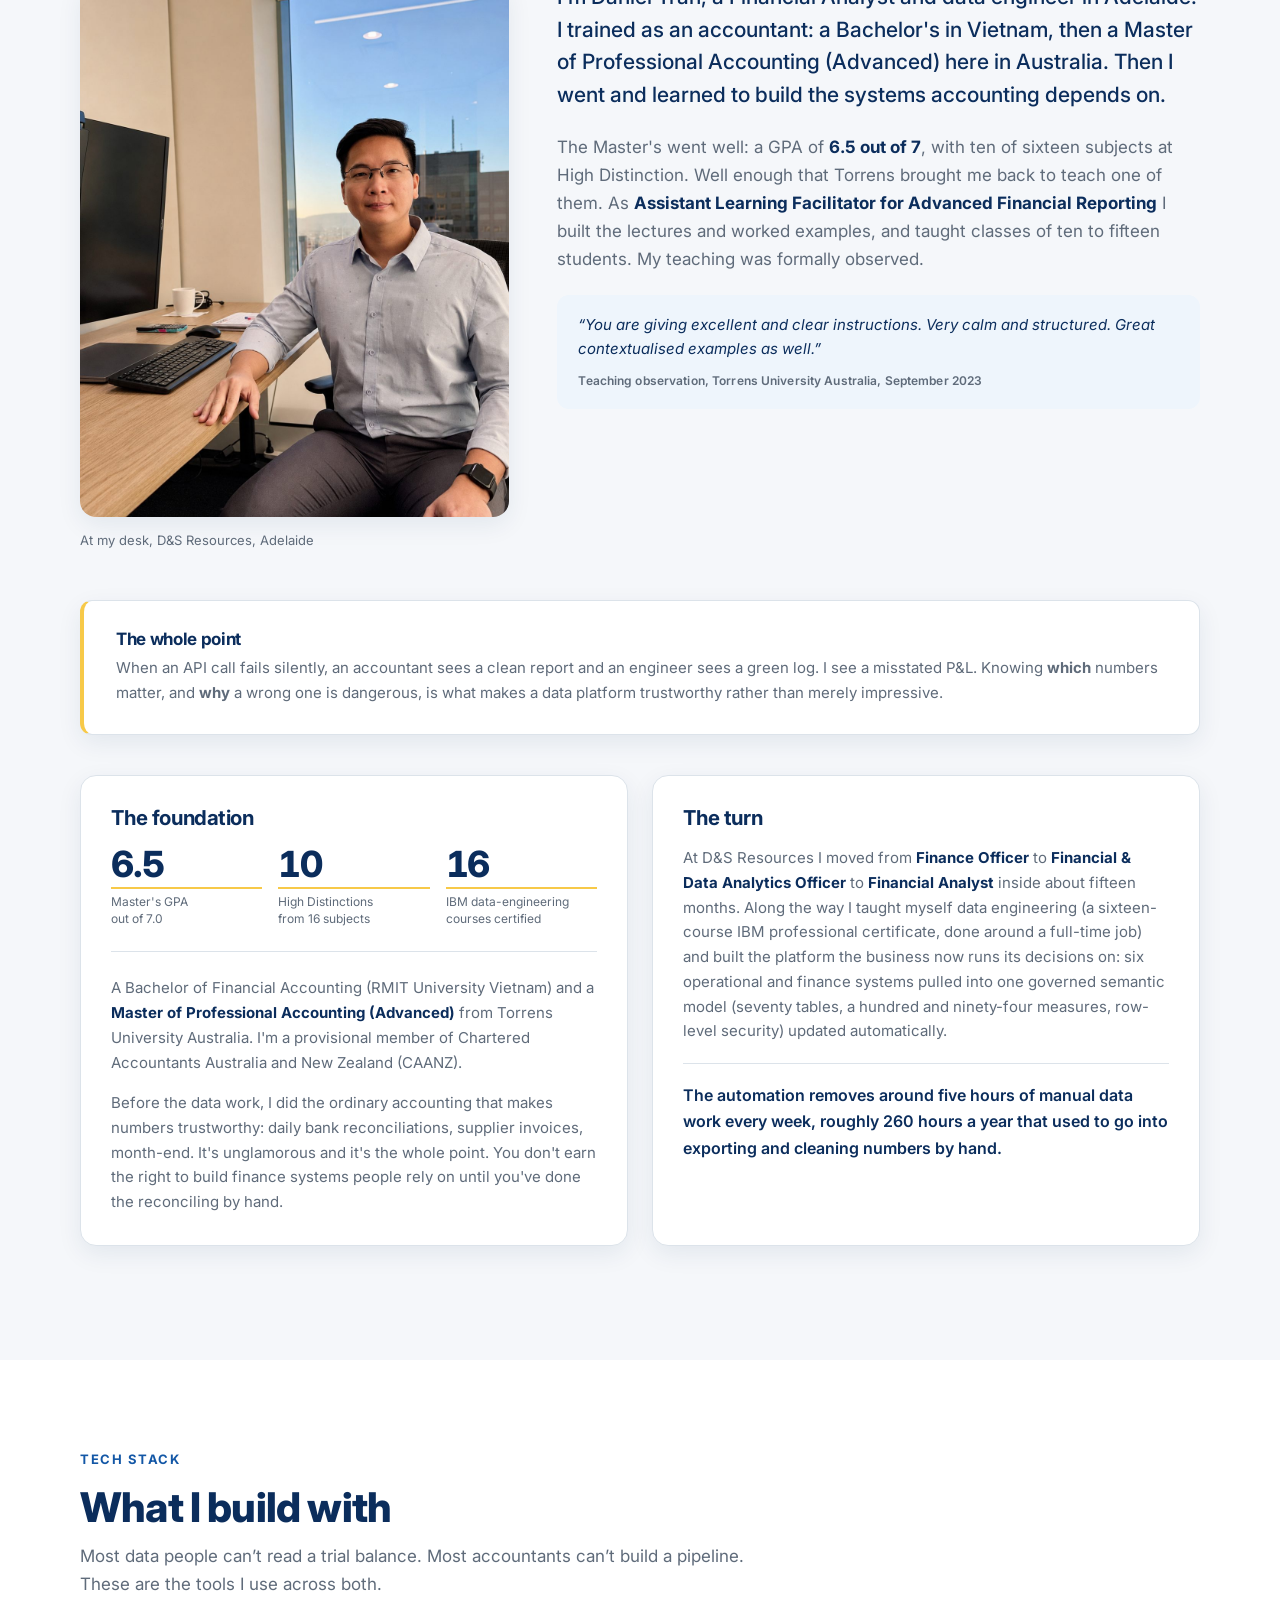
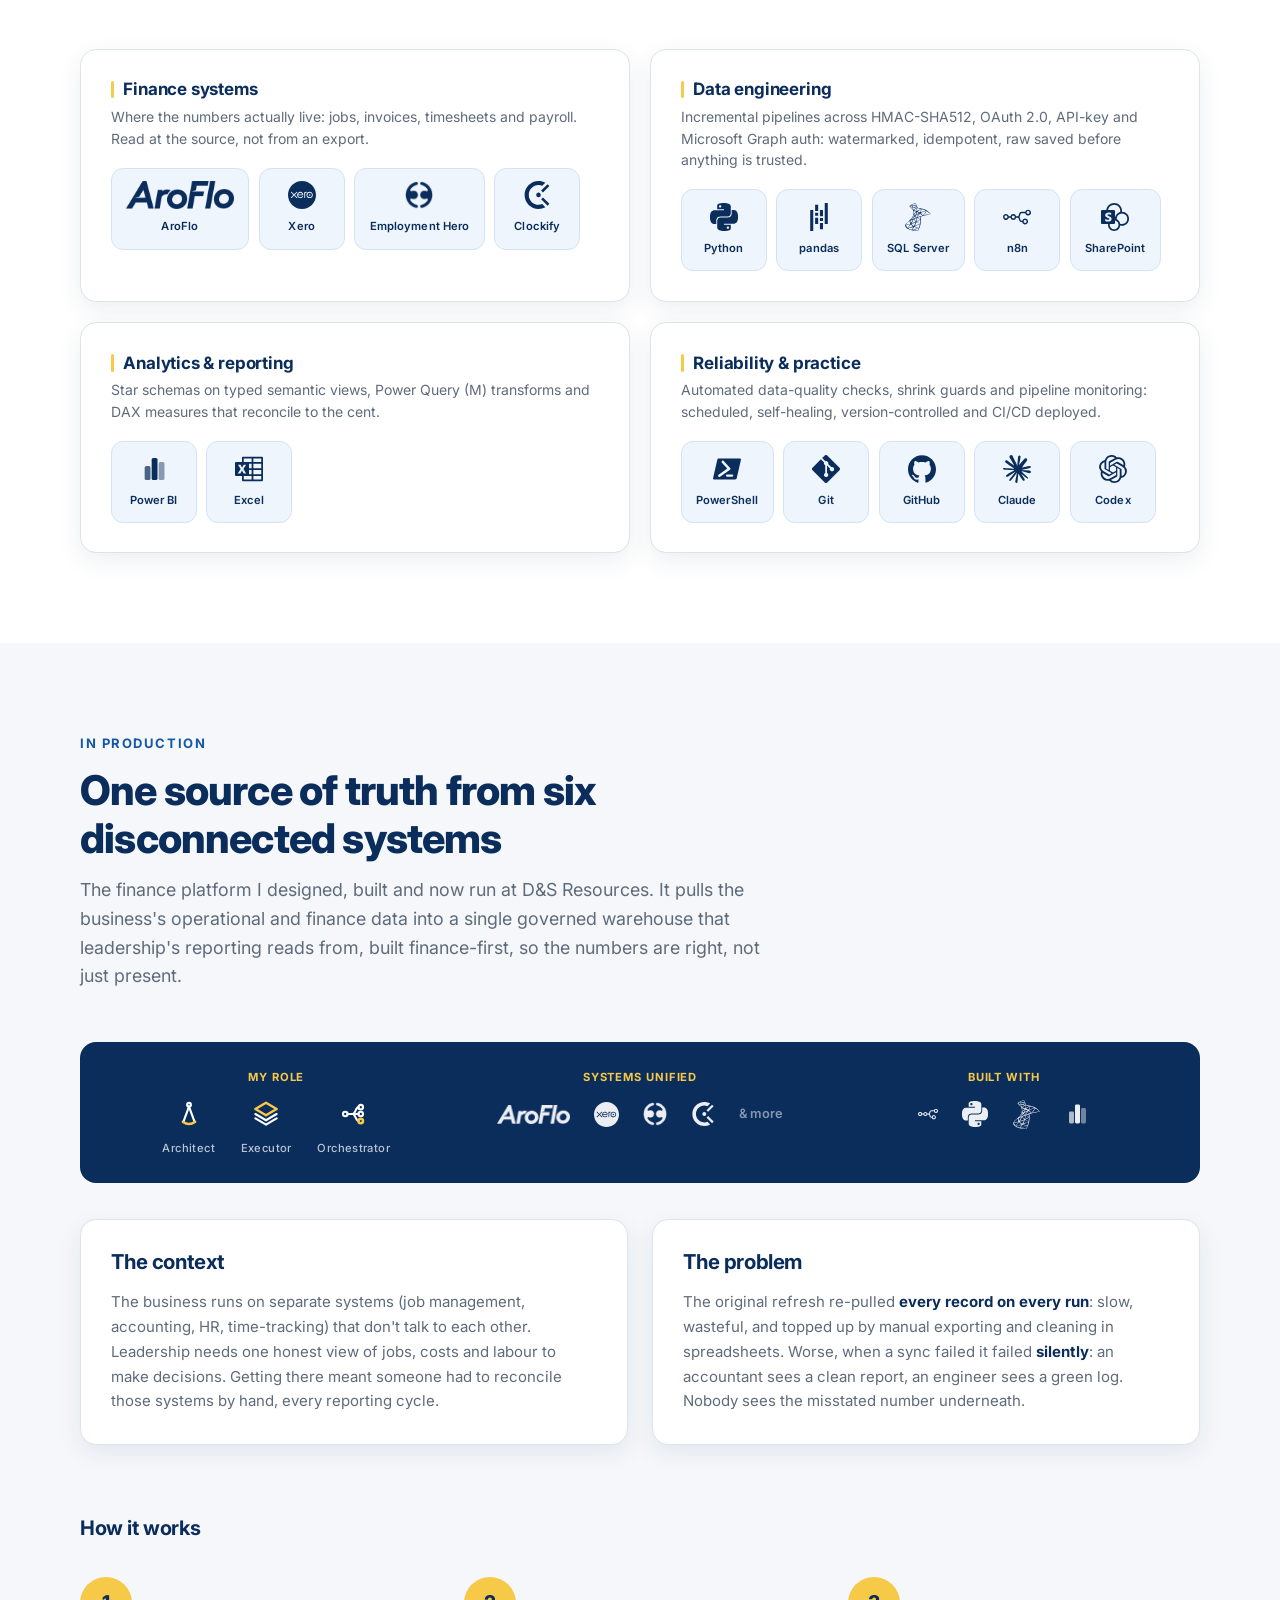
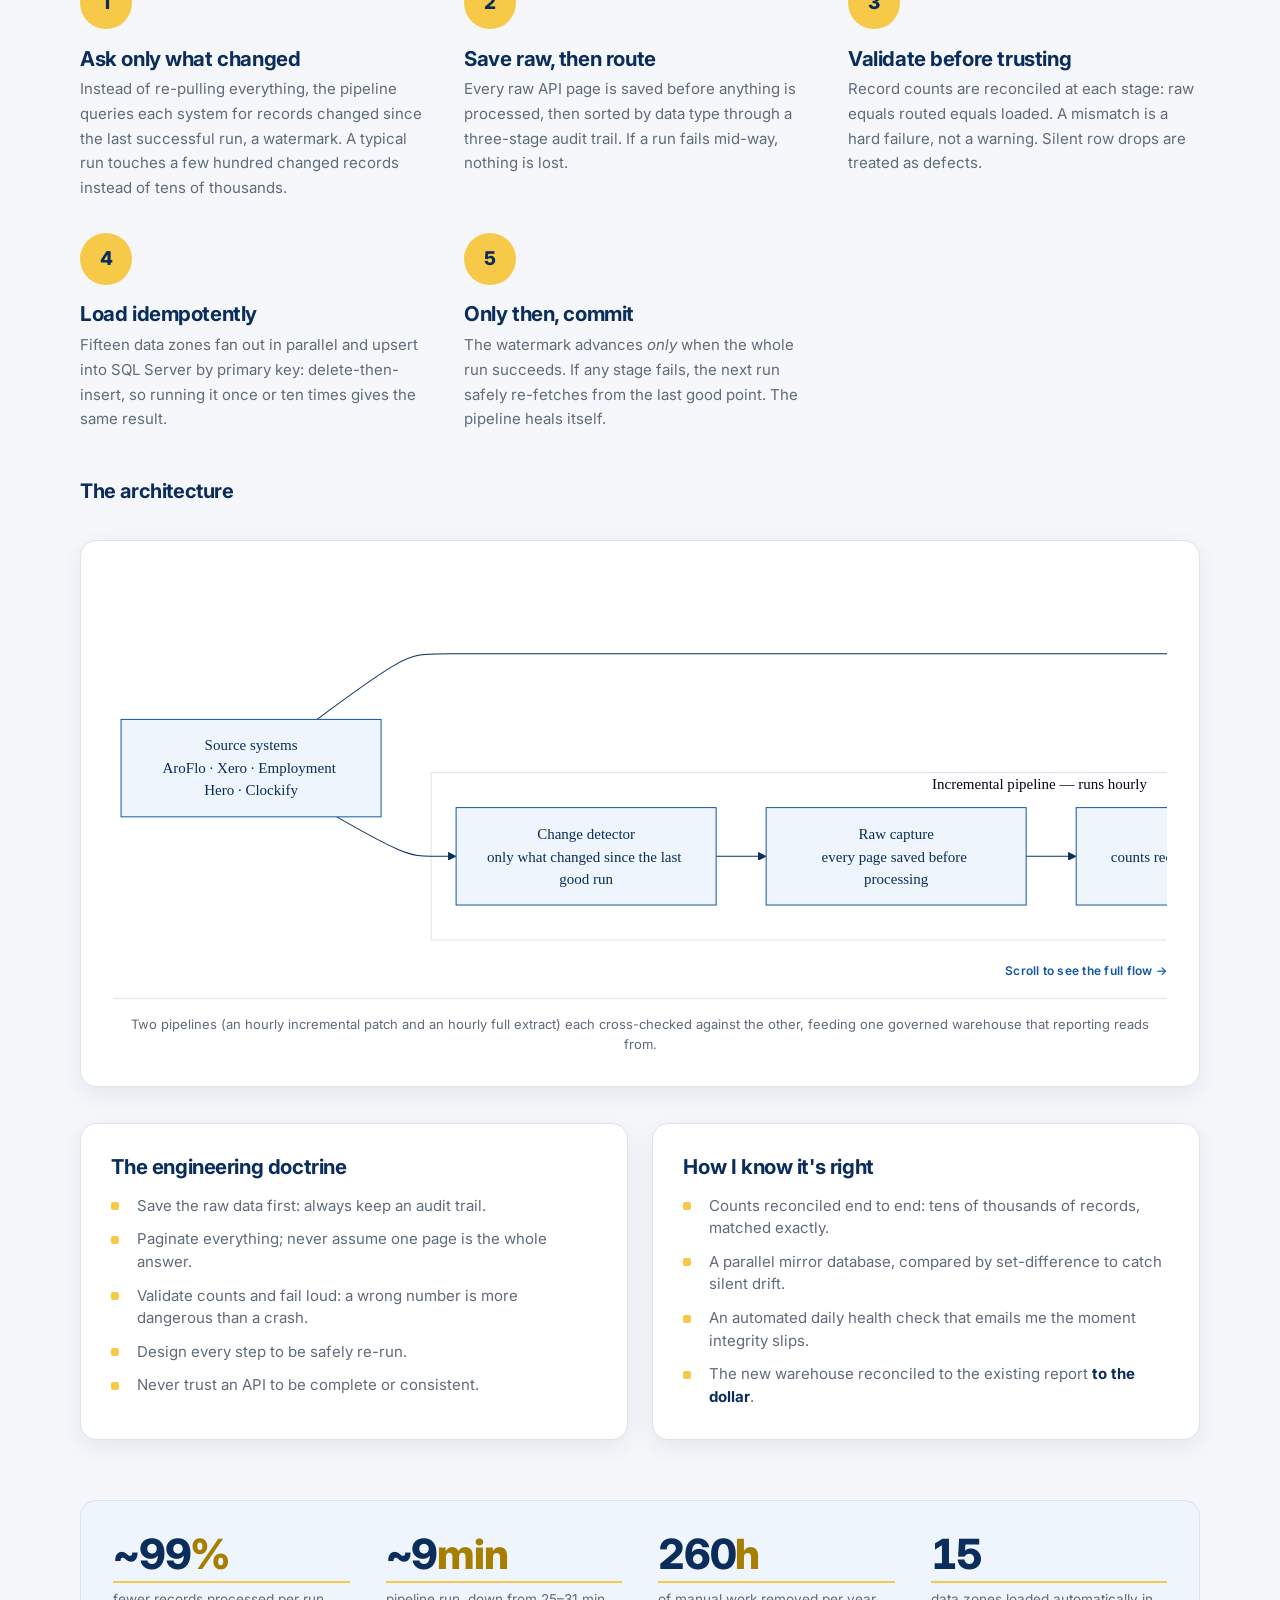
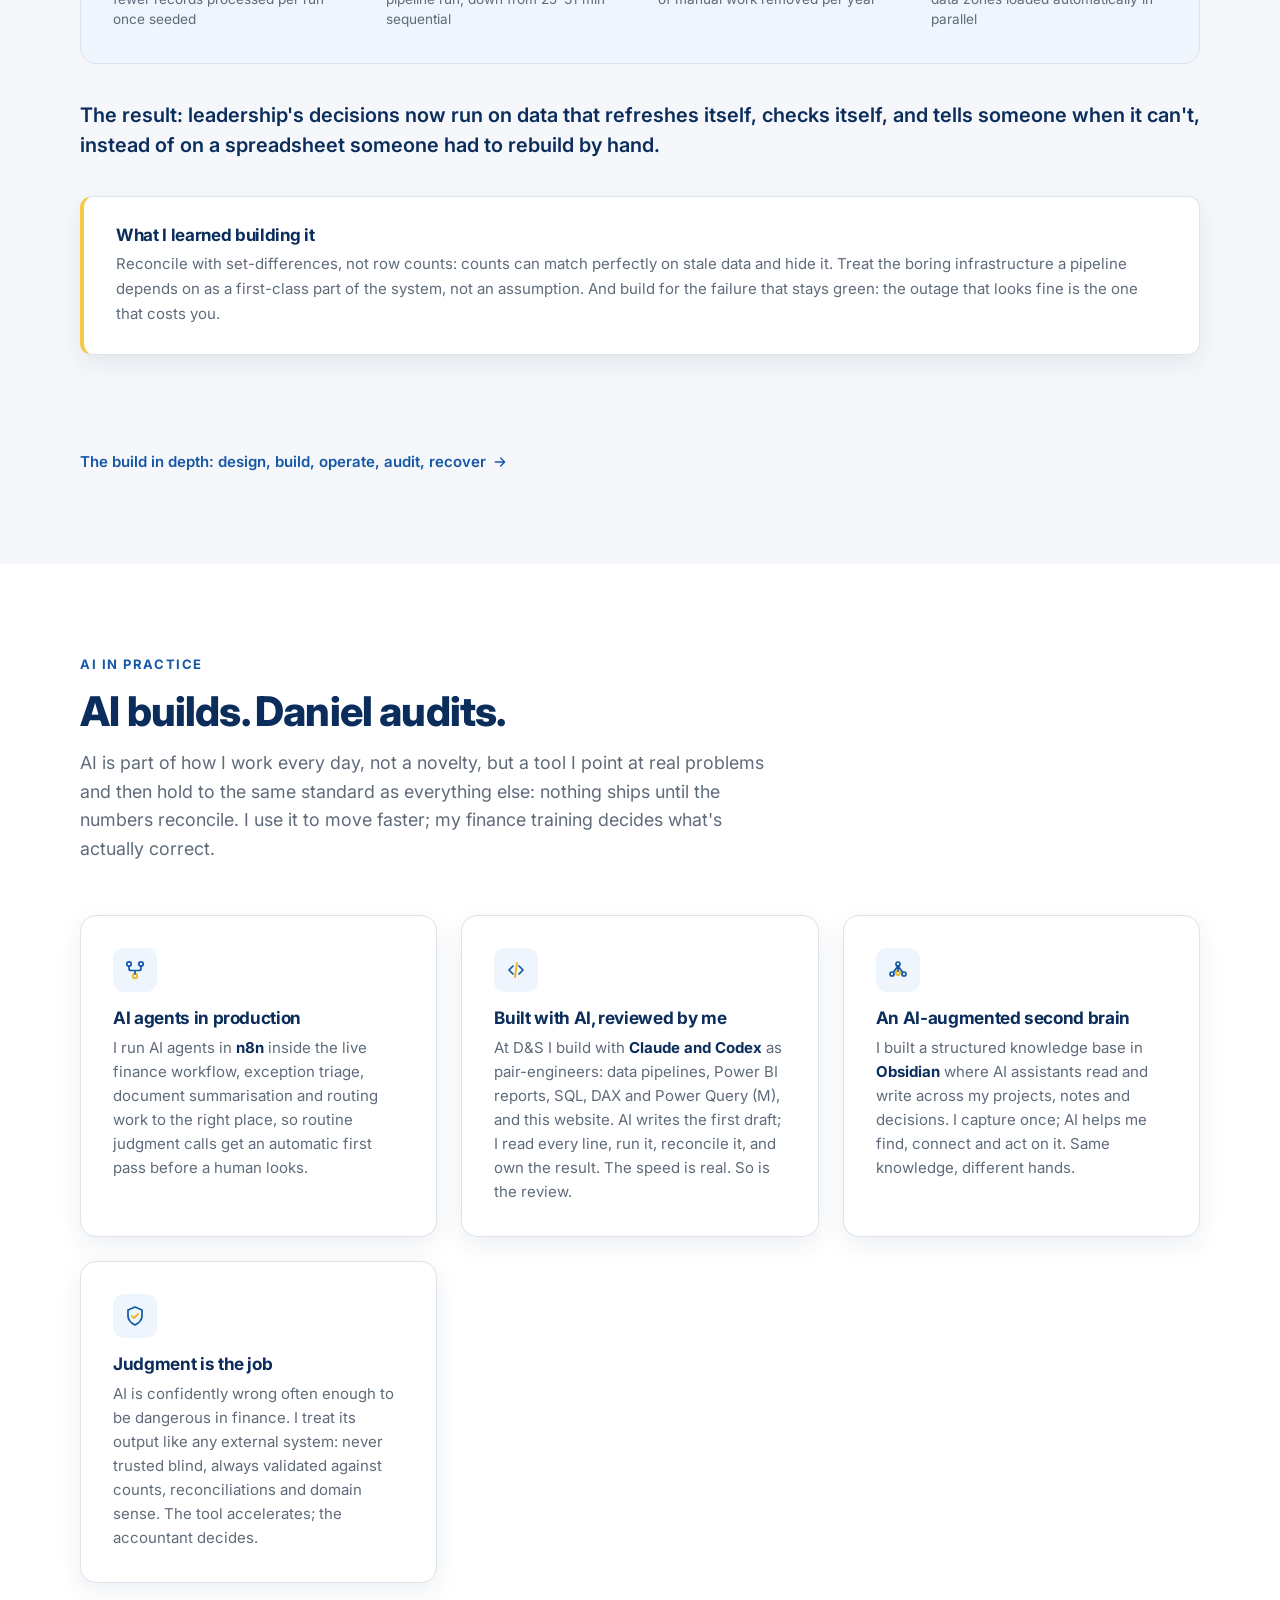
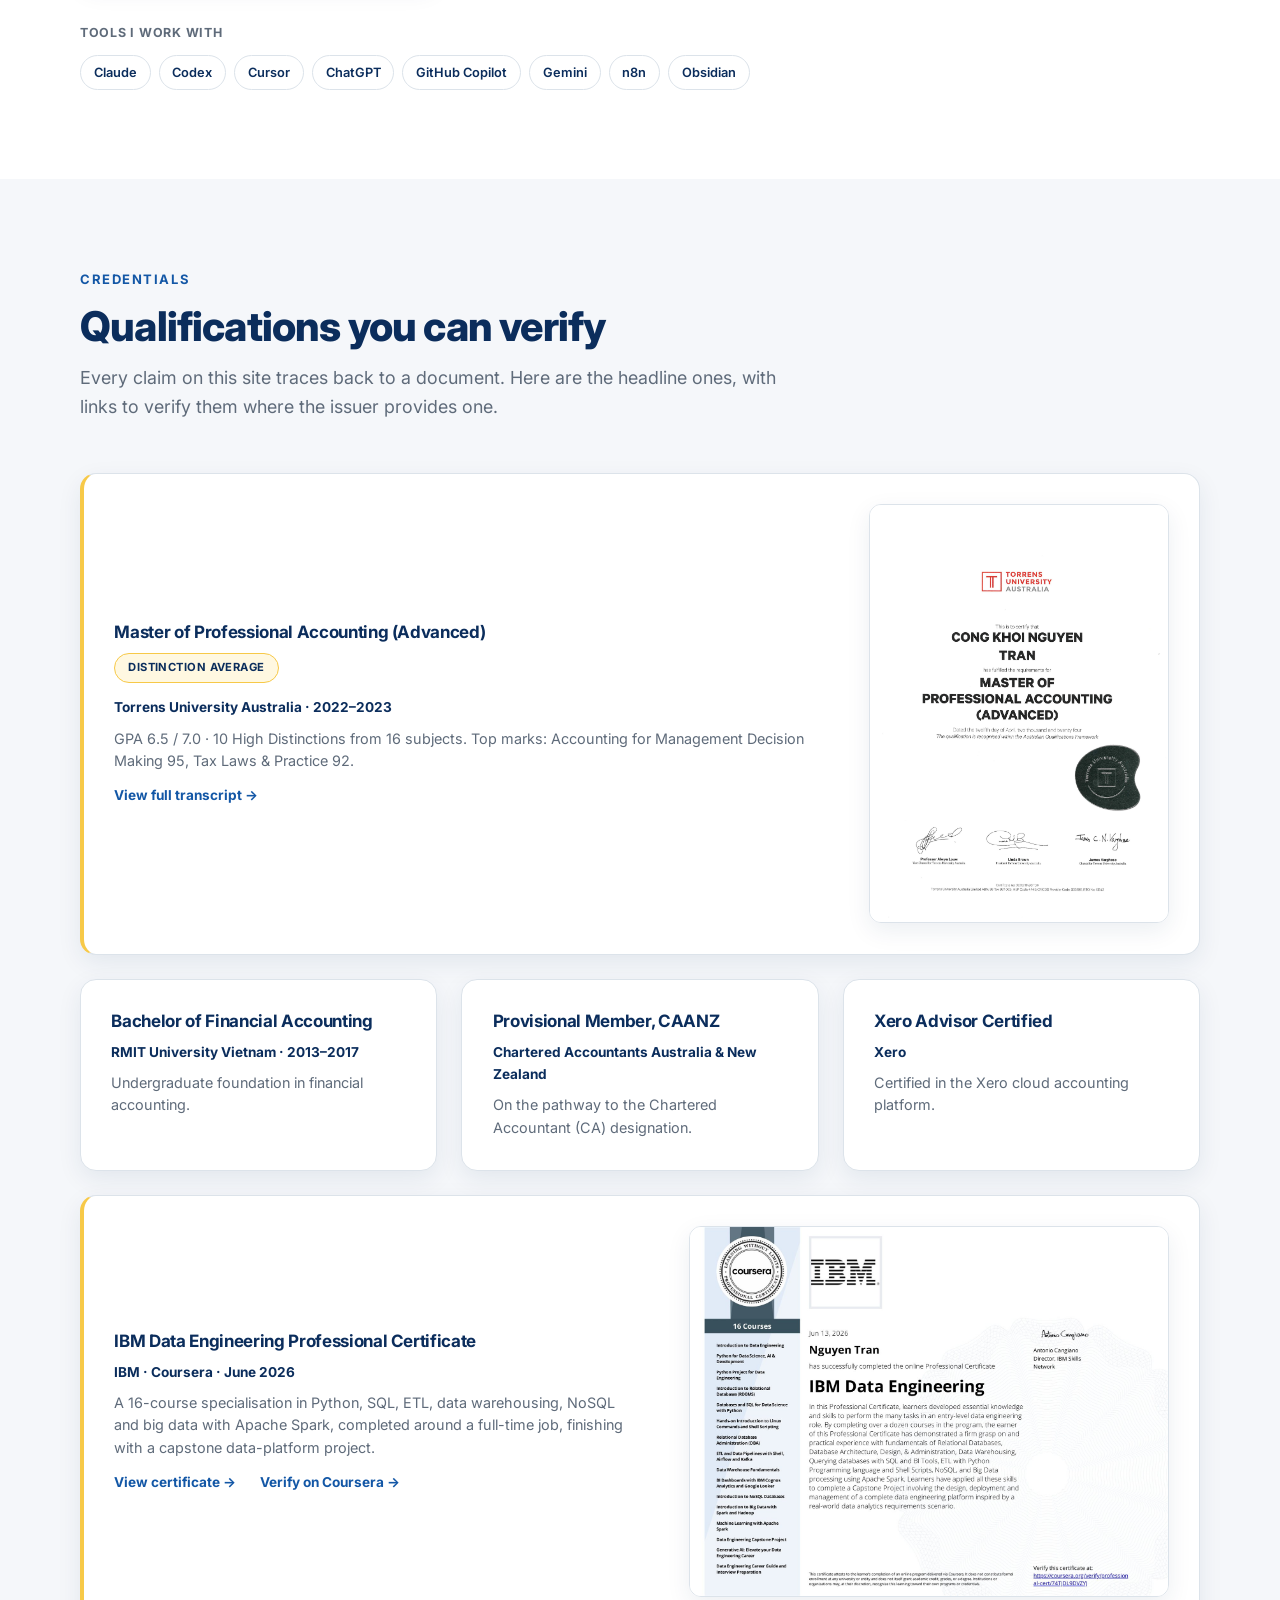
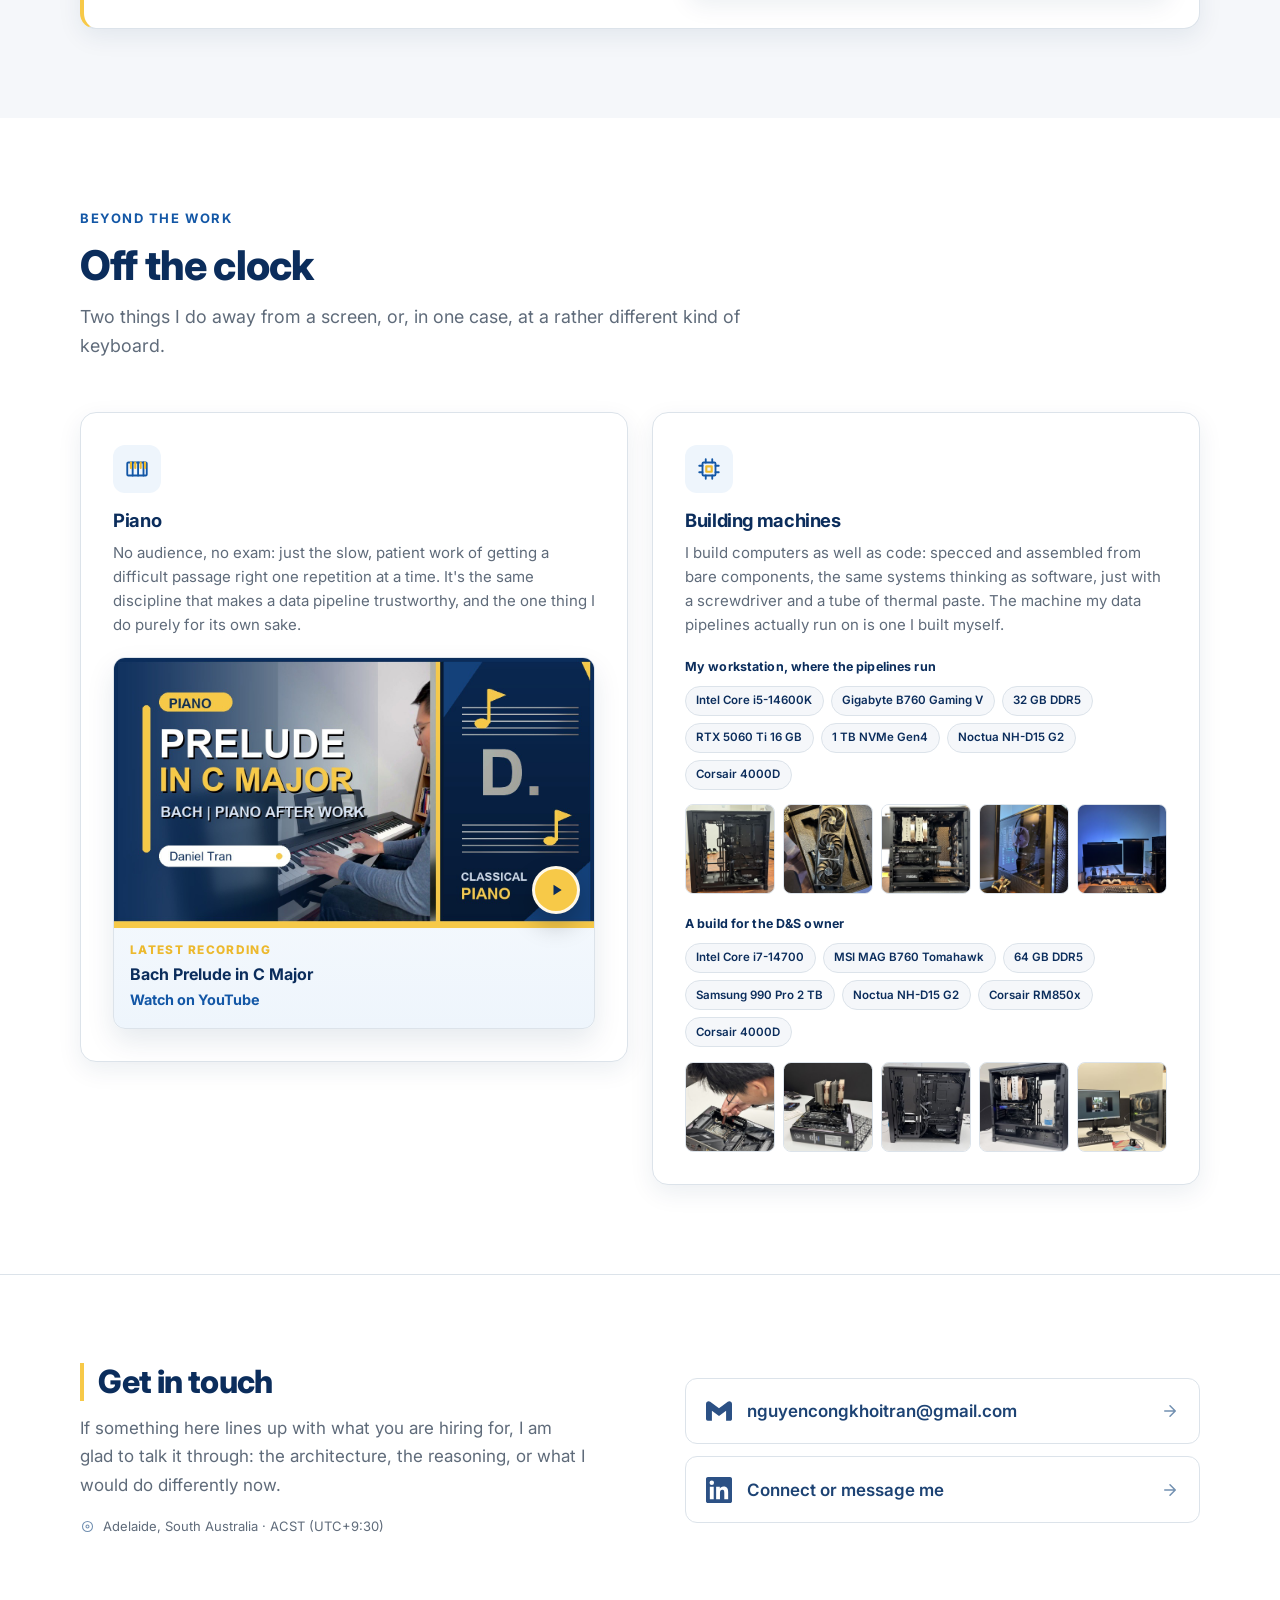
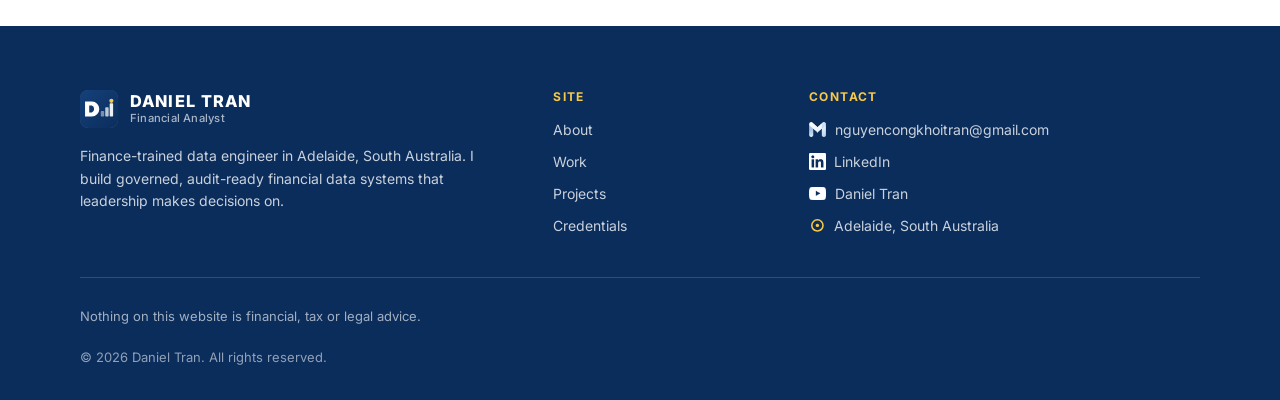
==== commit 71e573cf: "Add a Working Journal section, with the D&S Resources entry A new Journal section alongside Projects" ====
--- a/index.html
+++ b/index.html
@@ -39,7 +39,7 @@
   <link rel="preconnect" href="https://fonts.googleapis.com" />
   <link rel="preconnect" href="https://fonts.gstatic.com" crossorigin />
   <link href="https://fonts.googleapis.com/css2?family=Inter:wght@400;500;600;700;800&display=swap" rel="stylesheet" />
-  <link rel="stylesheet" href="assets/css/portfolio.css?v=26" />
+  <link rel="stylesheet" href="assets/css/portfolio.css?v=28" />
 
   <!-- Structured data: helps Google understand who this is -->
   <script type="application/ld+json">
@@ -81,6 +81,7 @@
           <li><a href="#stack">Stack</a></li>
           <li><a href="#work">Work</a></li>
           <li><a href="projects.html">Projects</a></li>
+          <li><a href="journal.html">Journal</a></li>
           <li><a href="#ai">AI</a></li>
           <li><a href="#credentials">Credentials</a></li>
           <li><a href="#beyond">Beyond</a></li>
@@ -150,7 +151,7 @@
           <span class="pstat-lab">tables in one governed semantic model</span>
         </div>
         <div class="pstat-item">
-          <span class="pstat-num">5</span>
+          <span class="pstat-num">6</span>
           <span class="pstat-lab">business systems integrated into one platform</span>
         </div>
         <div class="pstat-item">
@@ -252,7 +253,7 @@
               <strong>Financial &amp; Data Analytics Officer</strong> to
               <strong>Financial Analyst</strong> inside about fifteen months. Along the way I taught
               myself data engineering (a sixteen-course IBM professional certificate, done around a
-              full-time job) and built the platform the business now runs its decisions on: five
+              full-time job) and built the platform the business now runs its decisions on: six
               operational and finance systems pulled into one governed semantic model (seventy
               tables, a hundred and ninety-four measures, row-level security) updated
               automatically.
@@ -353,7 +354,7 @@
       <div class="wrap">
         <header class="sec-head">
           <p class="kicker">In production</p>
-          <h2>One source of truth from five disconnected systems</h2>
+          <h2>One source of truth from six disconnected systems</h2>
           <p class="sec-lead">
             The finance platform I designed, built and now run at D&amp;S Resources. It pulls the
             business's operational and finance data into a single governed warehouse that leadership's
--- a/assets/css/portfolio.css
+++ b/assets/css/portfolio.css
@@ -427,6 +427,56 @@
 @media (max-width: 1080px) { .pstat-grid { grid-template-columns: repeat(2, 1fr); } }
 @media (max-width: 480px)  { .pstat-grid { grid-template-columns: 1fr; } }
 
+/* Three evidence tiles, each one a link down to the table its number was
+   counted from. The number is the claim; the table is the receipt. */
+.pstat-grid--3 { grid-template-columns: repeat(3, 1fr); }
+@media (max-width: 1080px) { .pstat-grid--3 { grid-template-columns: repeat(2, 1fr); } }
+@media (max-width: 480px)  { .pstat-grid--3 { grid-template-columns: 1fr; } }
+a.pstat-item { text-decoration: none; }
+a.pstat-item .pstat-num, a.pstat-item .pstat-lab { transition: color .15s ease; }
+a.pstat-item:hover .pstat-num, a.pstat-item:focus-visible .pstat-num { color: var(--color-blue); }
+a.pstat-item:hover .pstat-lab, a.pstat-item:focus-visible .pstat-lab { color: var(--color-navy); }
+.pstat-go { font-size: .75rem; font-weight: 700; letter-spacing: .04em; color: var(--color-blue); }
+
+/* ---------- EVIDENCE TABLES ----------
+   The first tables on the site, so this is the pattern for any that follow.
+   Wrapped because a wide table must scroll rather than squash its columns. */
+.dtable-wrap {
+  overflow-x: auto;
+  -webkit-overflow-scrolling: touch;
+  border: 1px solid var(--color-border);
+  border-radius: var(--radius-medium);
+}
+.dtable { width: 100%; border-collapse: collapse; font-size: .875rem; line-height: 1.45; }
+.dtable th {
+  padding: .65rem .75rem;
+  text-align: left;
+  font-size: .7rem;
+  font-weight: 700;
+  letter-spacing: .08em;
+  text-transform: uppercase;
+  color: var(--color-white);
+  background: var(--color-navy);
+  white-space: nowrap;
+}
+.dtable td {
+  padding: .6rem .75rem;
+  border-bottom: 1px solid var(--color-border);
+  color: var(--color-text-secondary);
+  vertical-align: top;
+}
+.dtable tbody tr:nth-child(even) td { background: var(--color-blue-light); }
+.dtable td:first-child { color: var(--color-navy); font-weight: 600; }
+.dtable .num { text-align: right; font-variant-numeric: tabular-nums; white-space: nowrap; }
+.dtable tfoot td {
+  border-top: 2px solid var(--color-navy);
+  border-bottom: 0;
+  background: transparent;
+  font-weight: 800;
+  color: var(--color-navy);
+}
+.dtable-note { margin: .7rem 0 0; font-size: .75rem; color: var(--color-text-secondary); }
+
 /* ---------- WORK / CASE STUDY ---------- */
 .sec-lead {
   margin: .85rem 0 0;
@@ -935,6 +985,18 @@
 }
 .sec-head h2 { margin-bottom: .65rem; }
 .sec-sub { margin: 0; font-size: 1.0625rem; color: var(--color-text-secondary); }
+
+/* Working-journal section heads. The page h1 names the employer, so these sit a
+   clear step below it instead of competing with it: h1 tops out at 2.85rem, these
+   at 1.5rem. The section number is folded into the heading so it reads as one line
+   and the kicker is not needed. */
+.sec-head--compact { max-width: 52rem; margin-bottom: clamp(1.5rem, 3vw, 2.25rem); }
+.sec-head--compact h2 {
+  margin: 0;
+  font-size: clamp(1.15rem, 2.1vw, 1.5rem);
+  line-height: 1.3;
+  letter-spacing: -.01em;
+}
 
 /* ---------- CARDS ---------- */
 .card {
